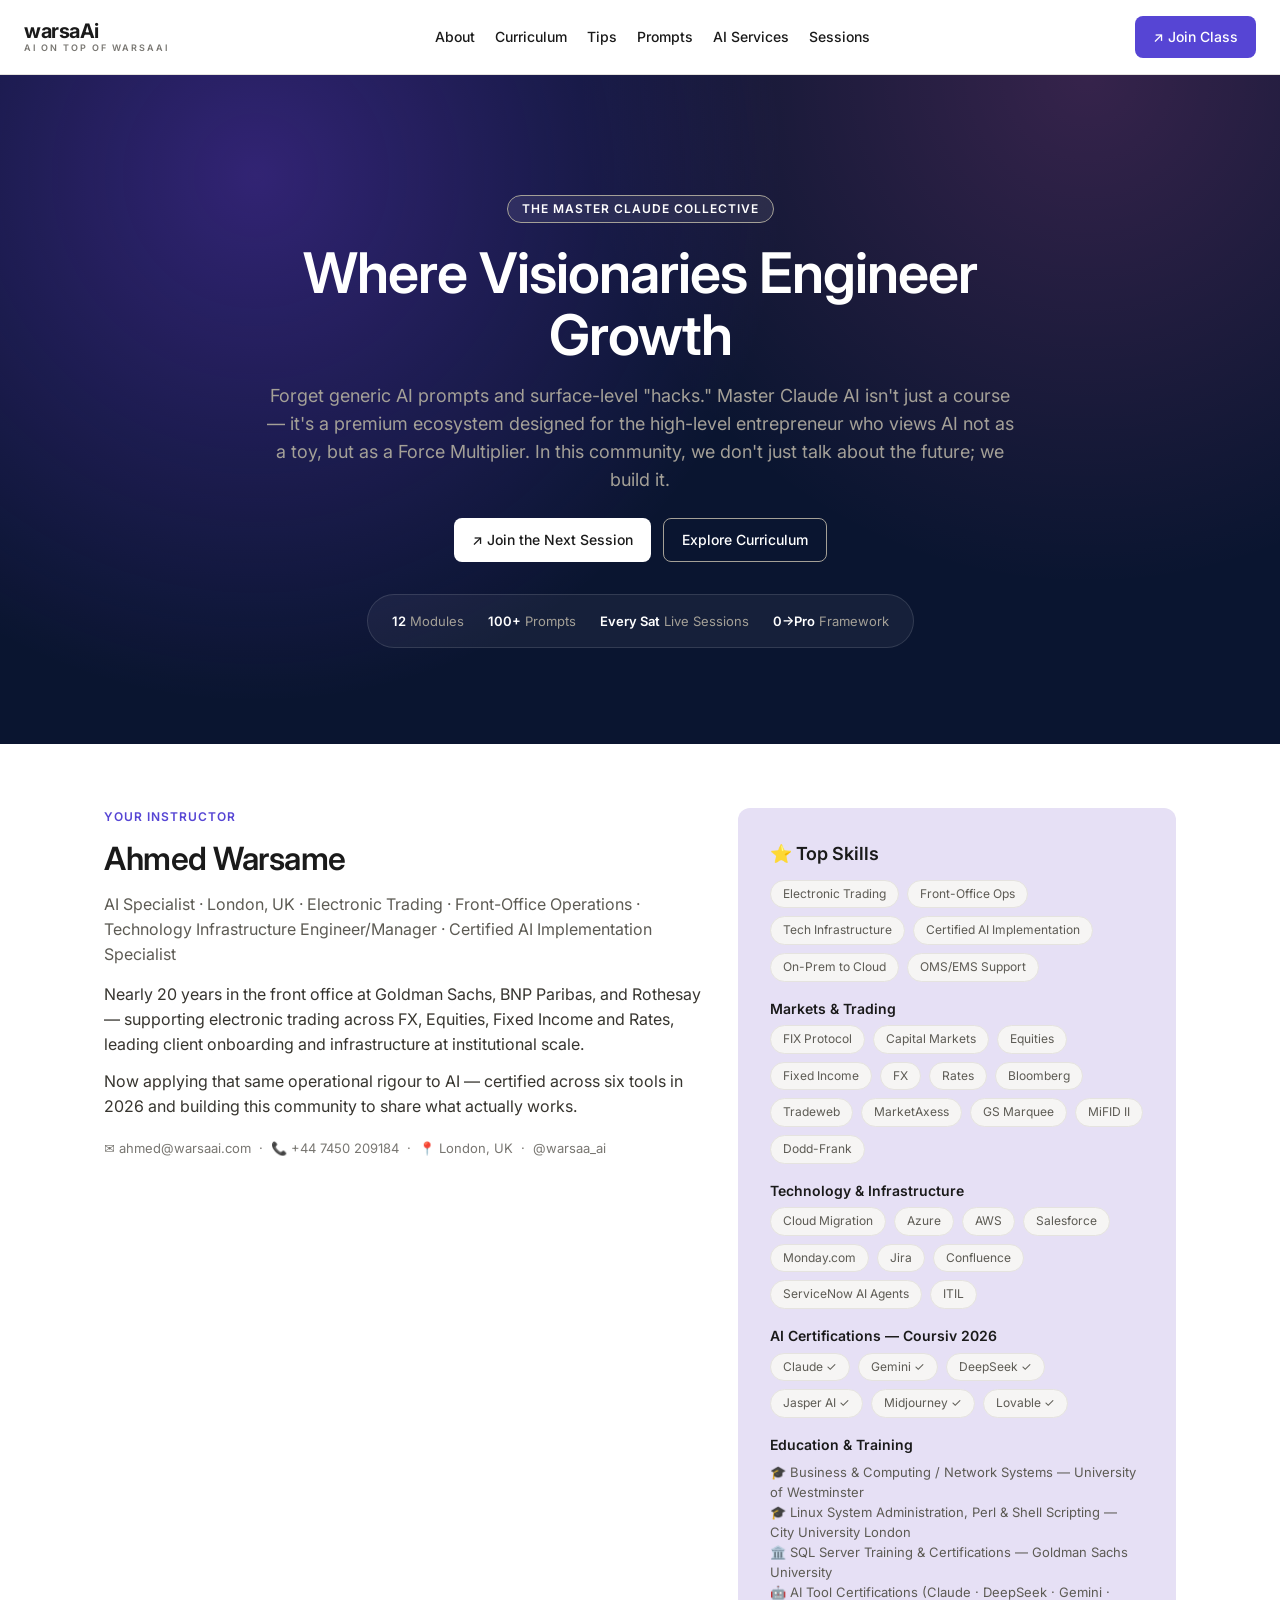
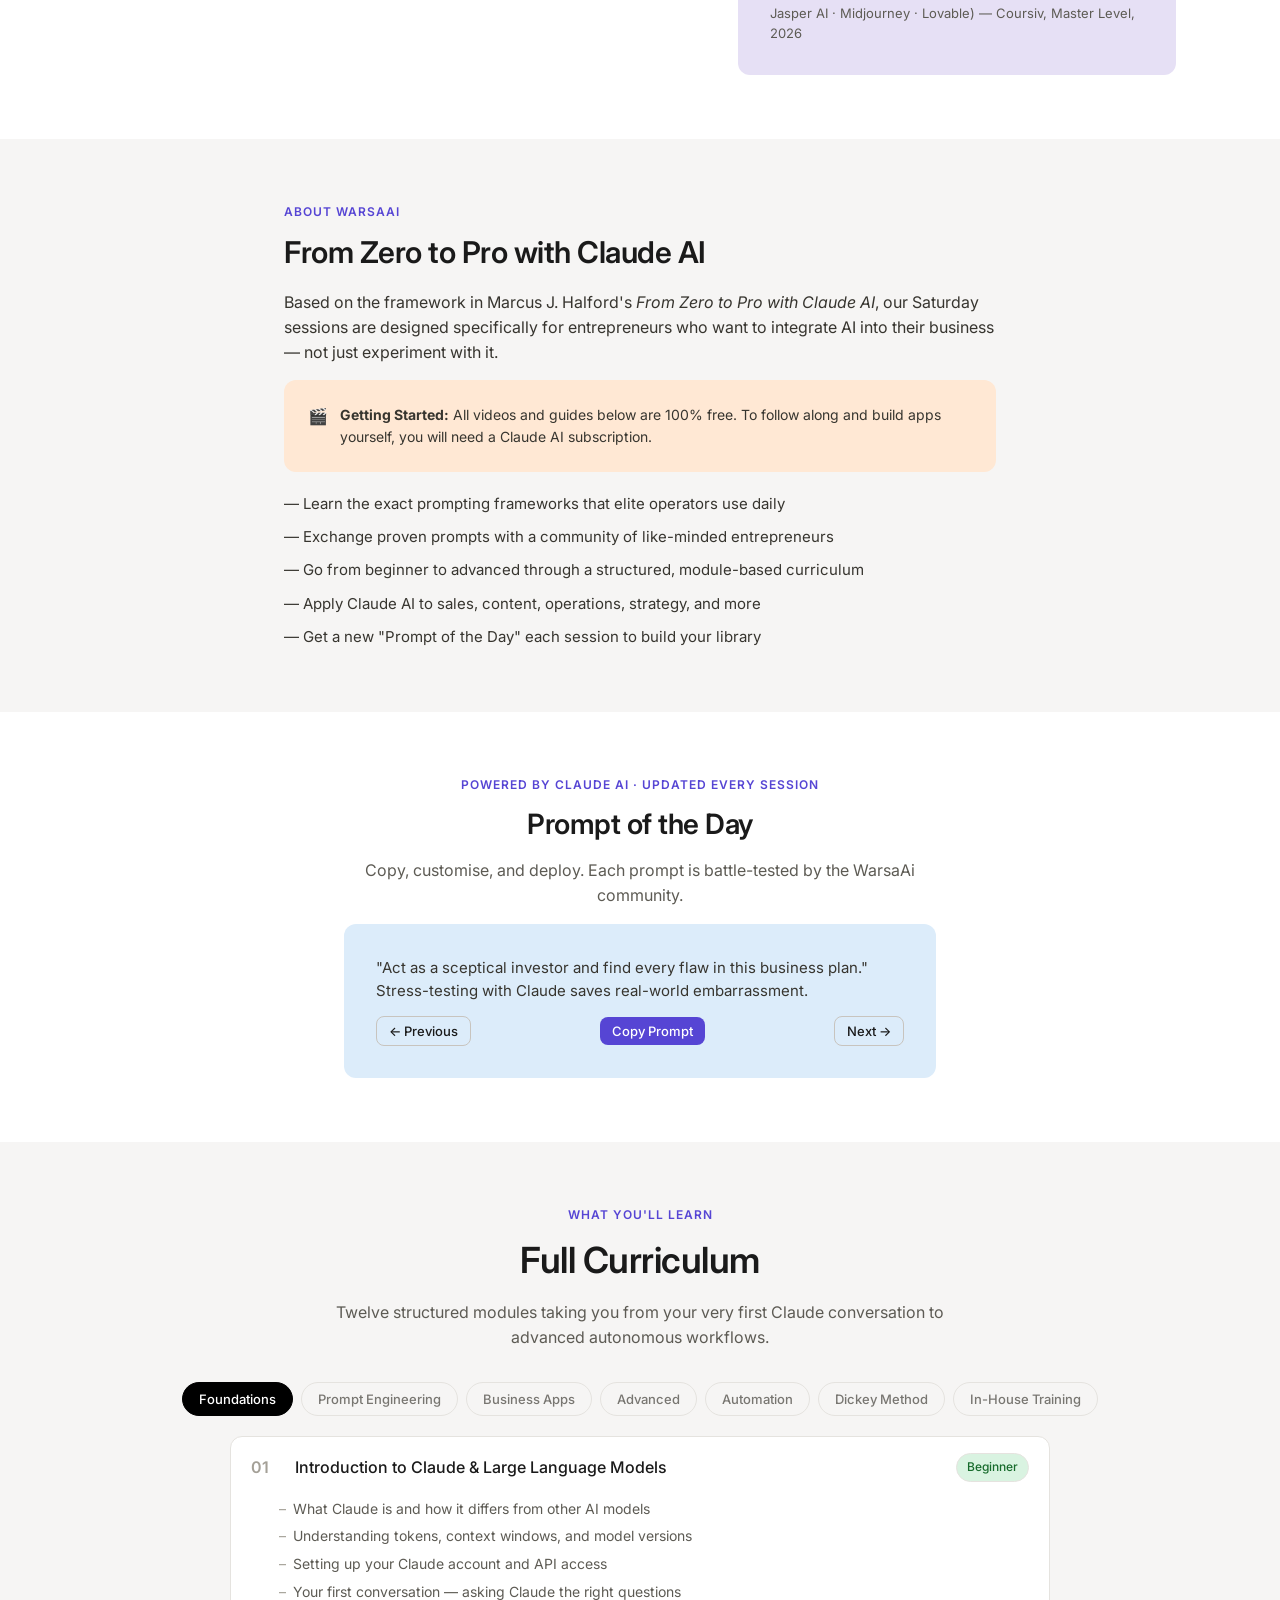
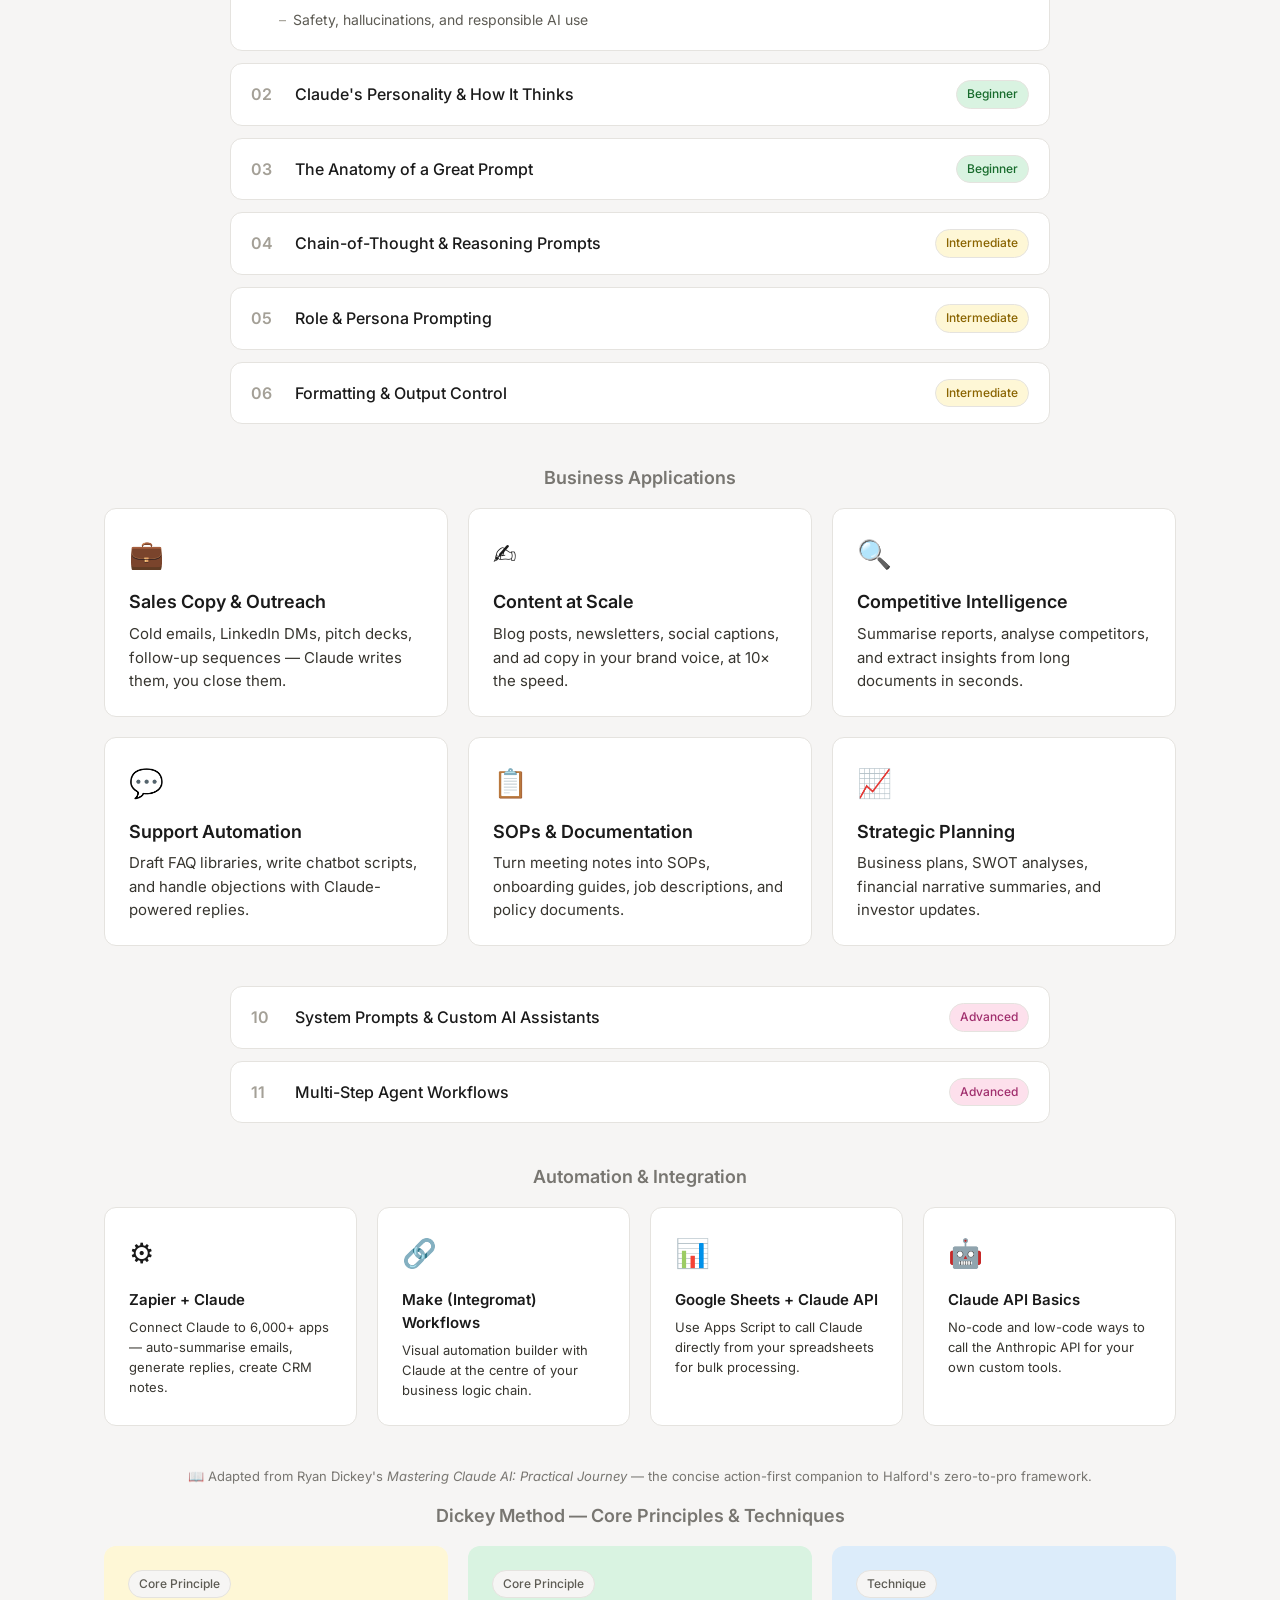
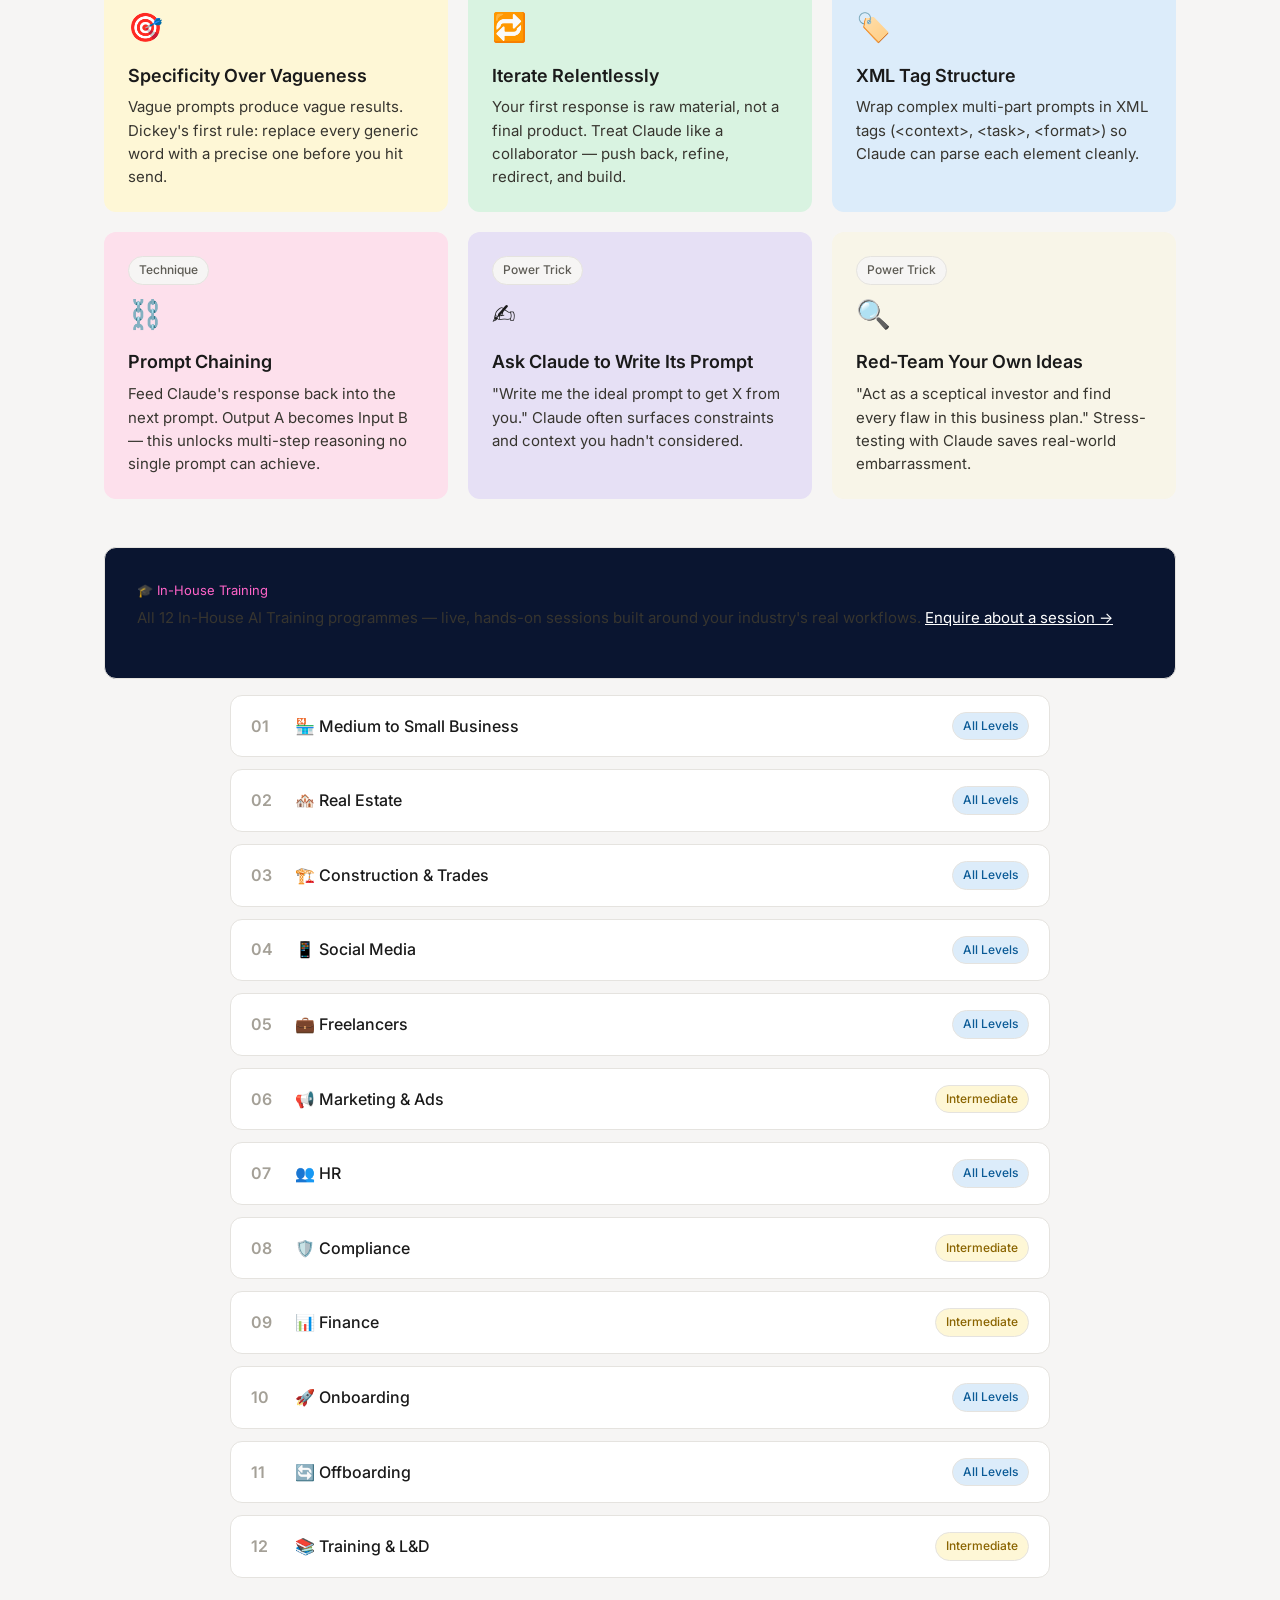
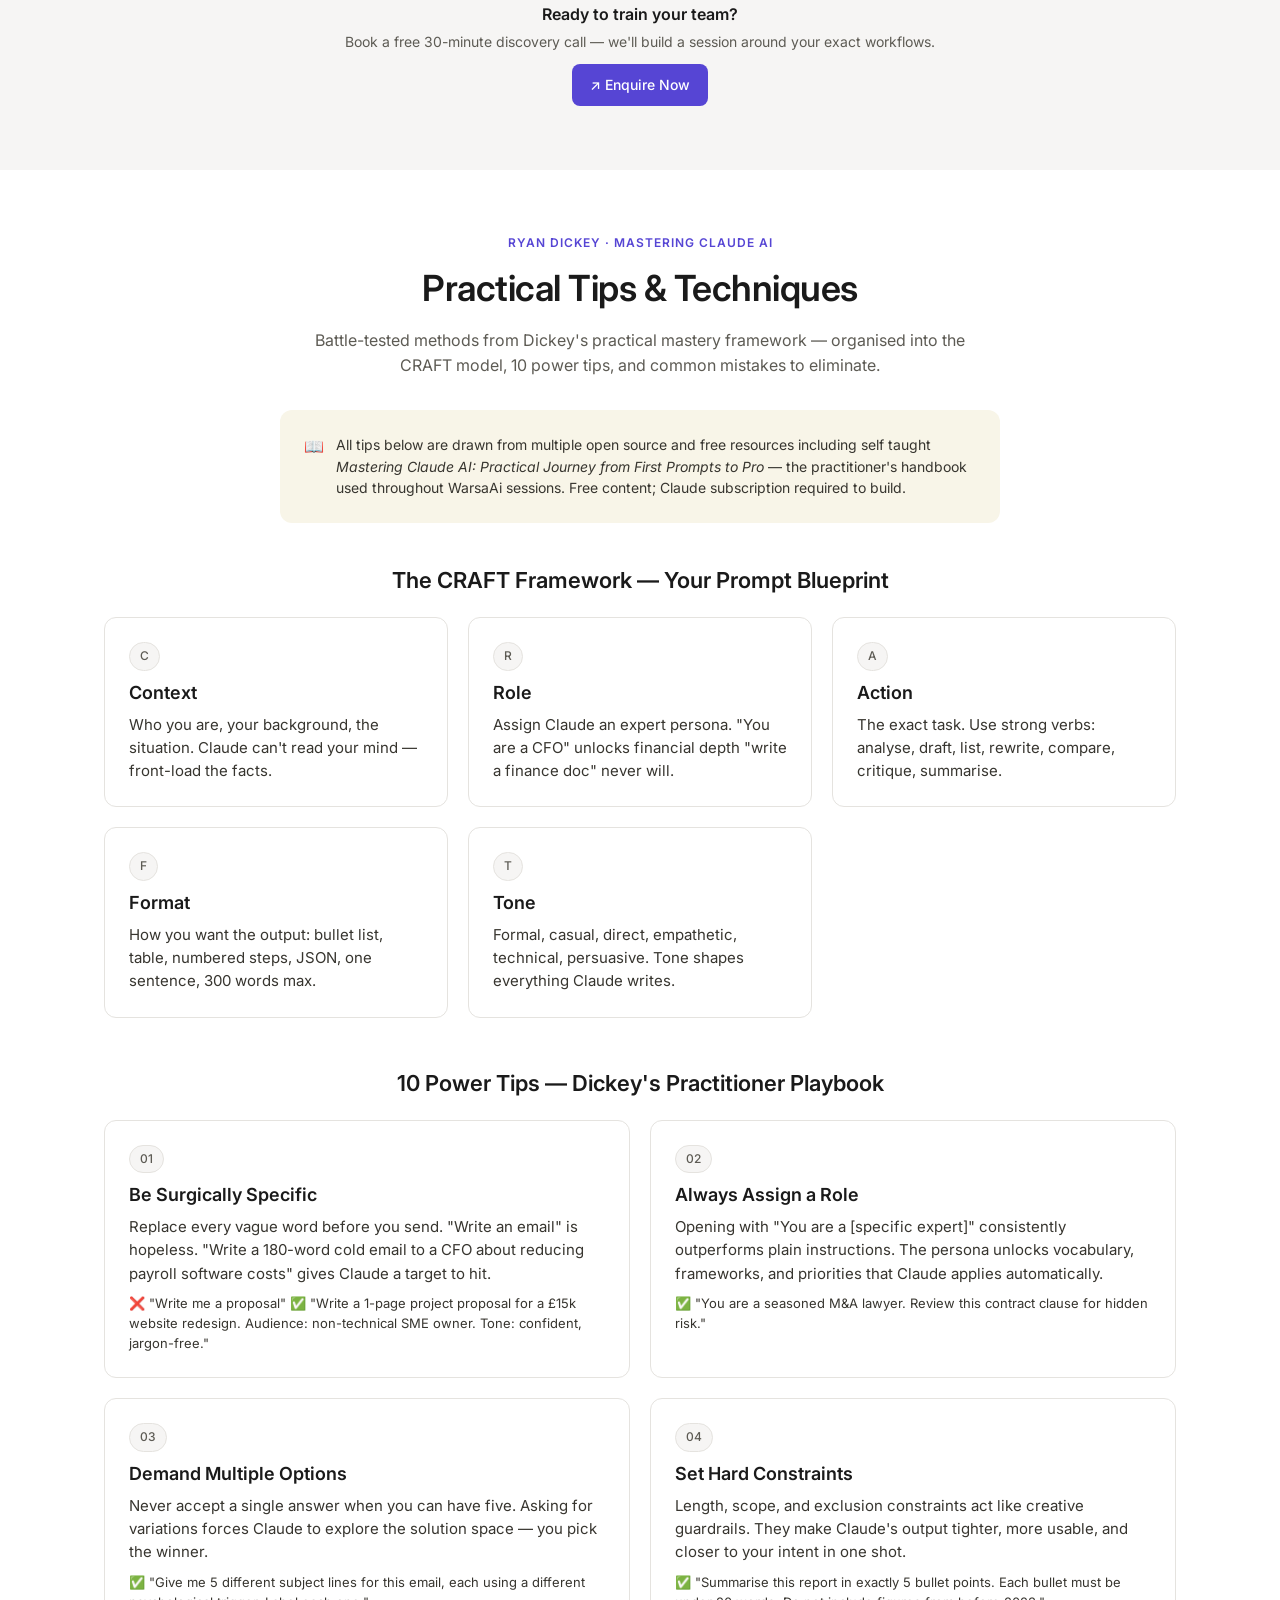
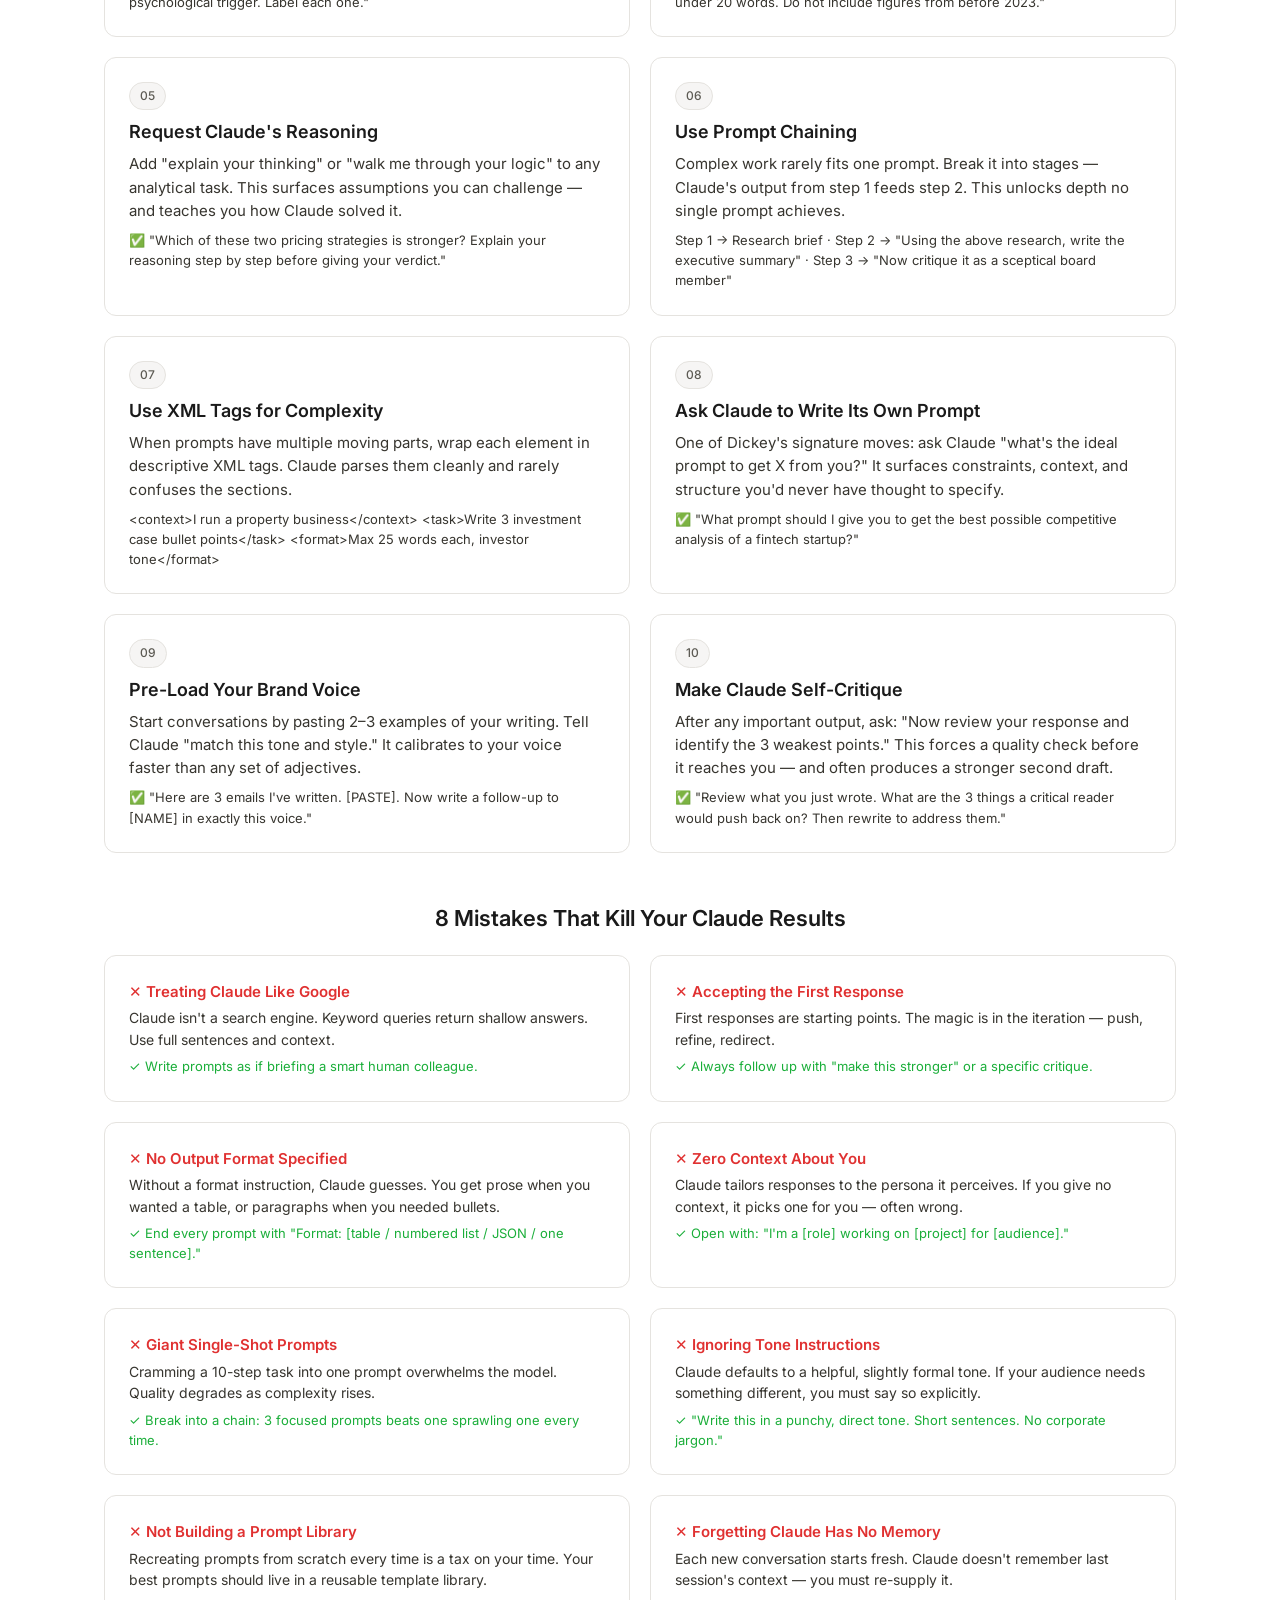
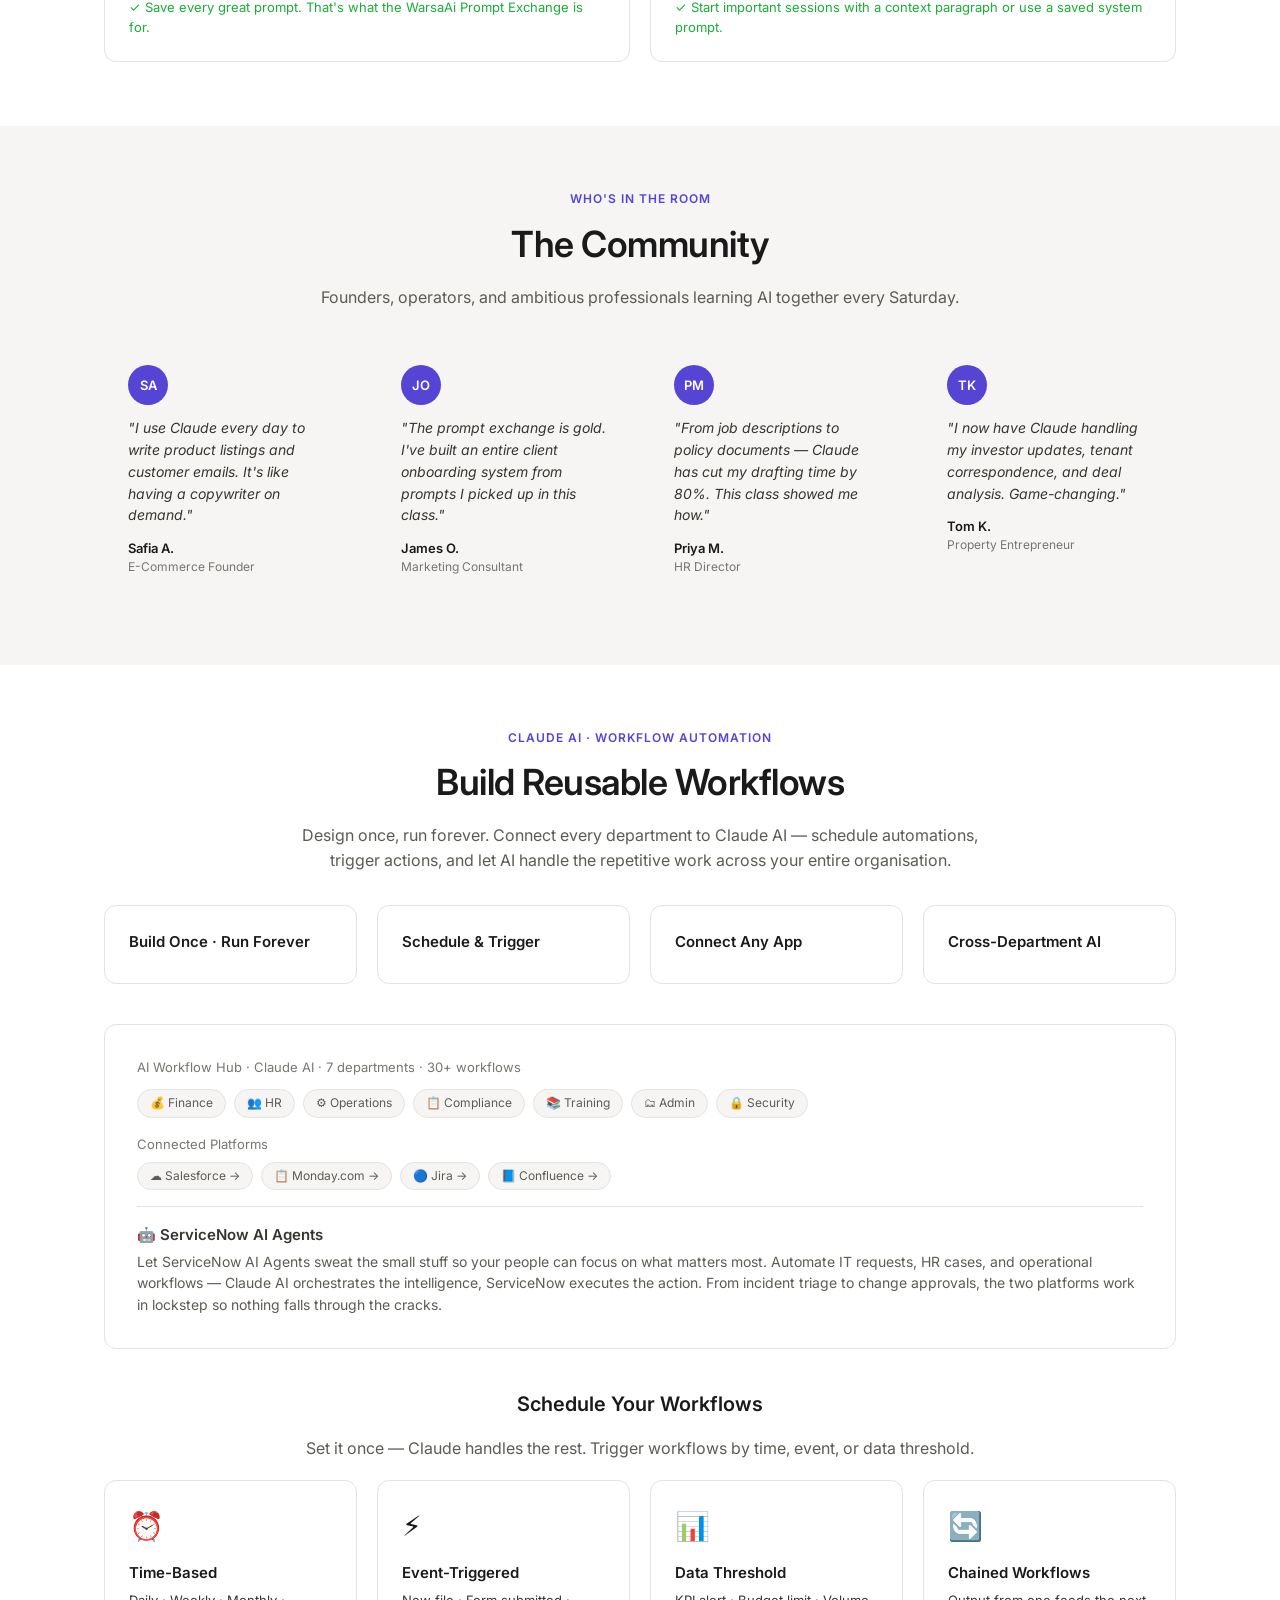
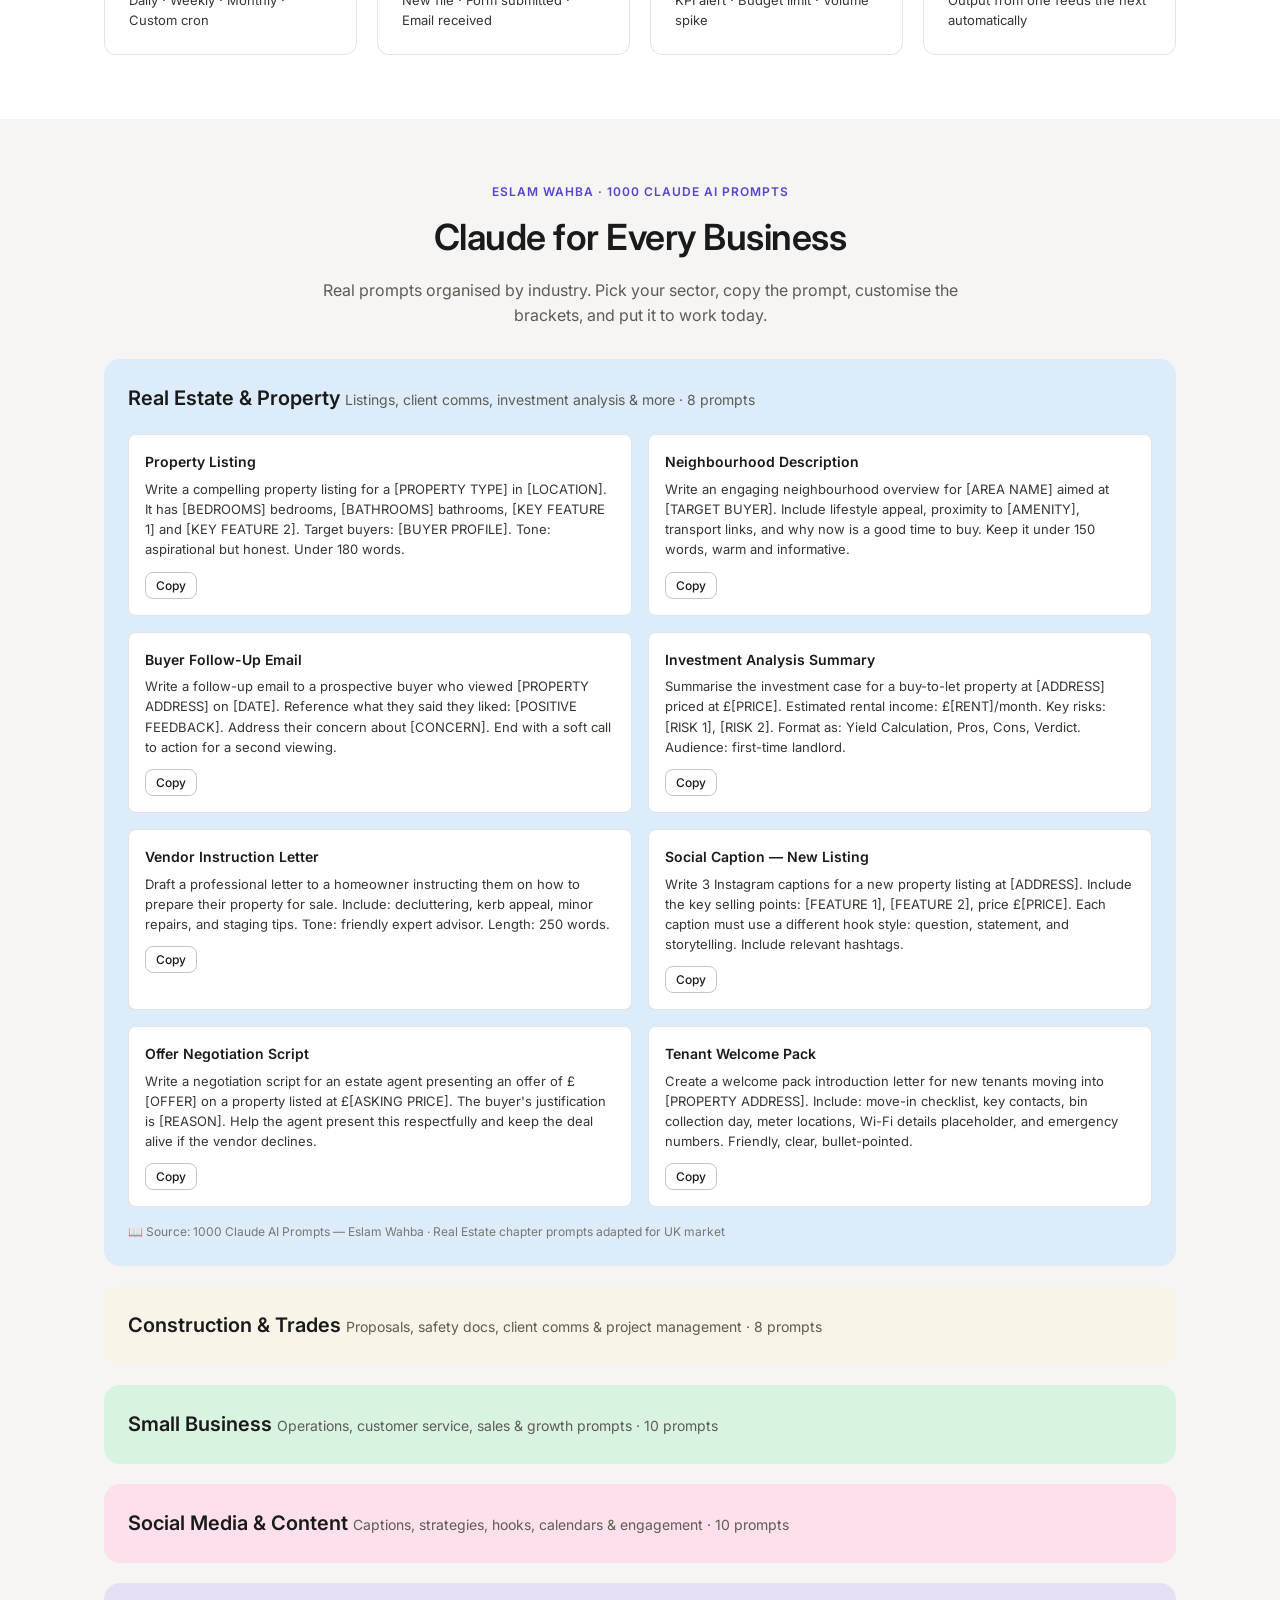
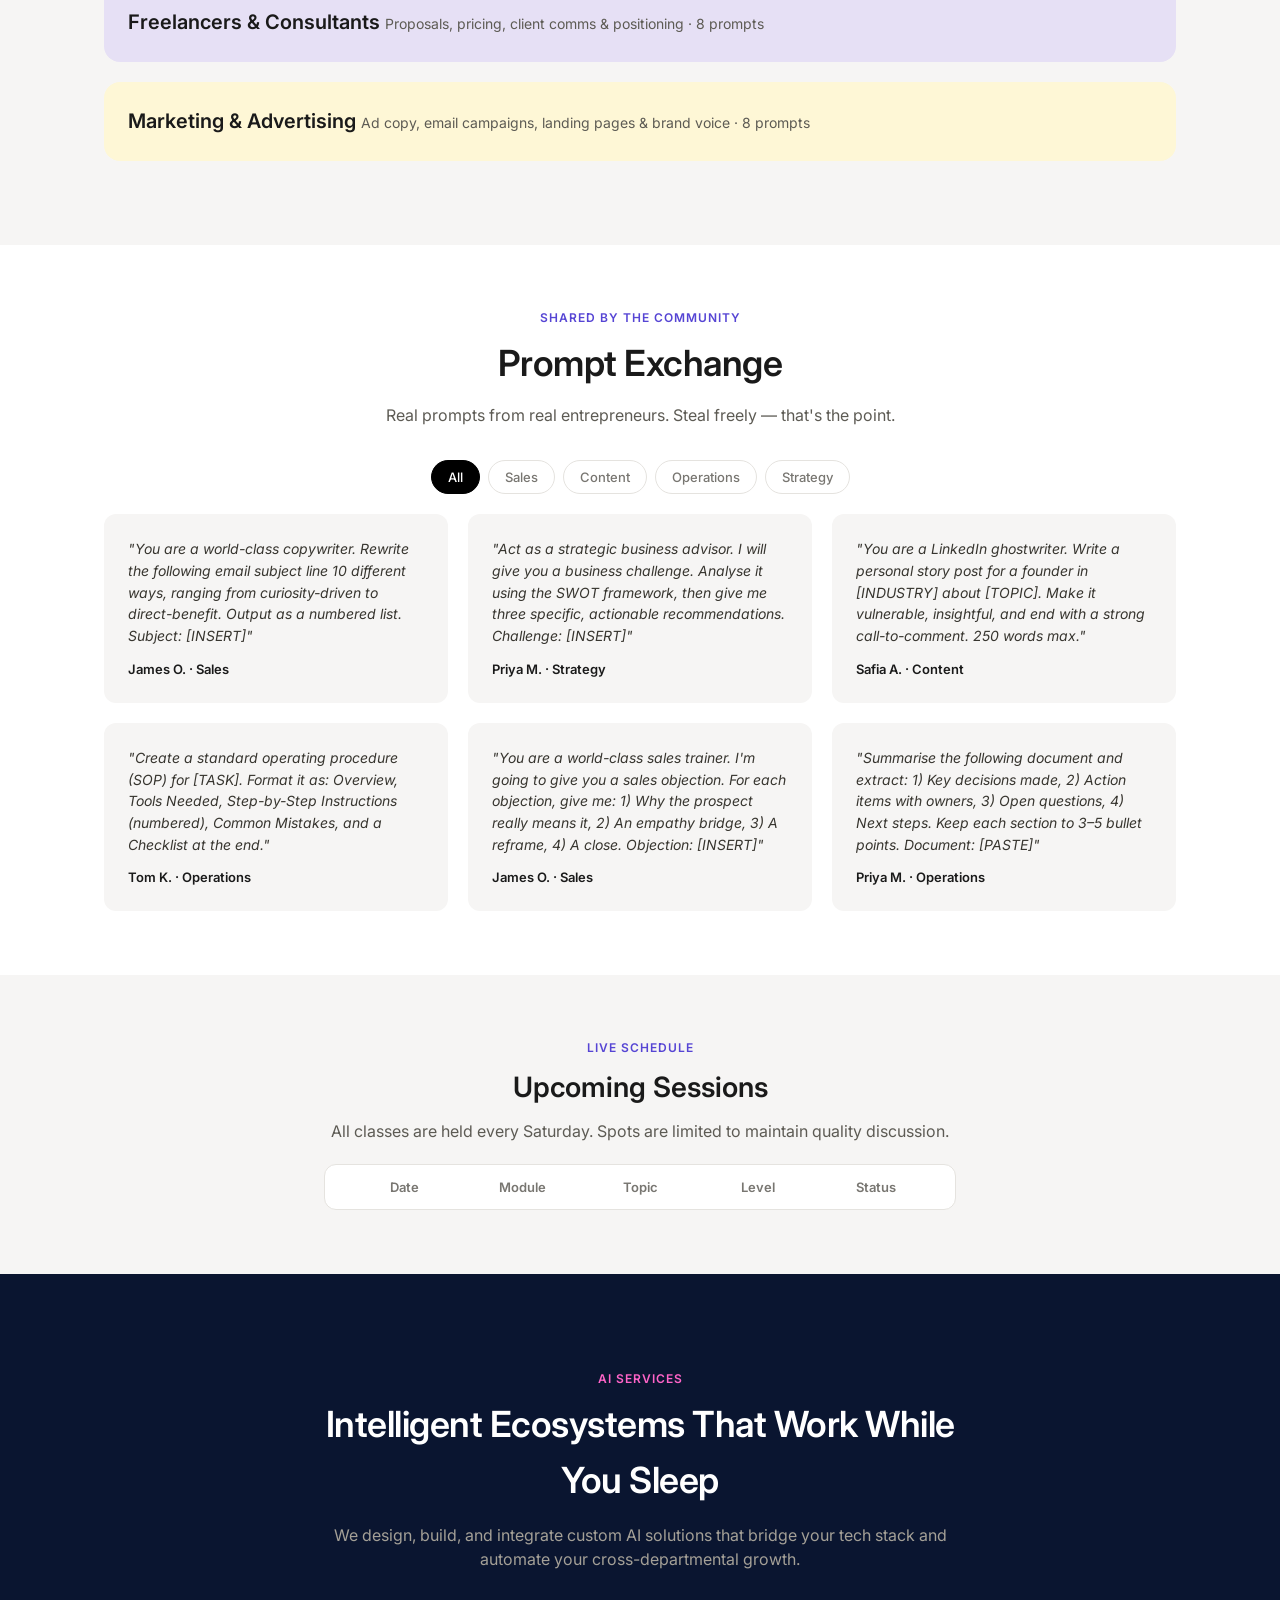
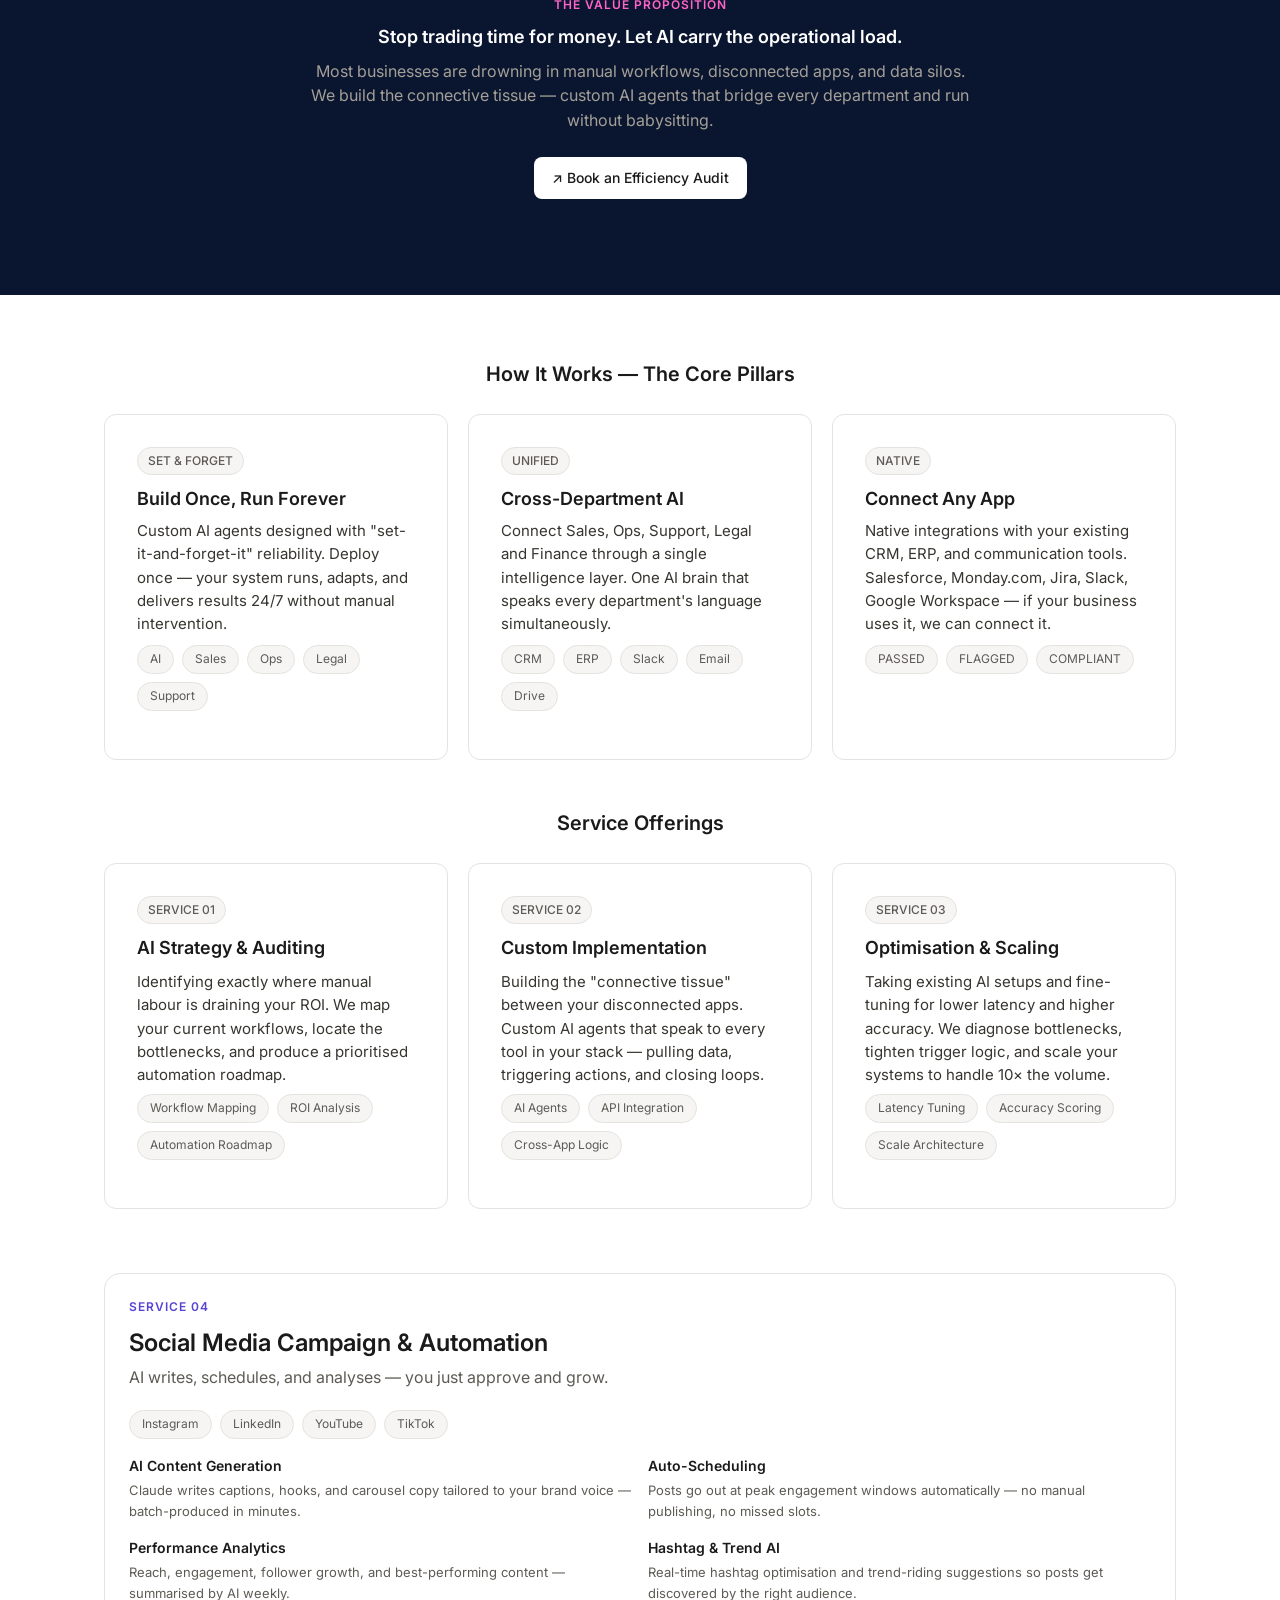
==== docs/index.html @ 32153e33 "Redesign test.warsaai.com against Notion DESIGN.md Full content-preserving redesign via the warsaai-" ====
<!DOCTYPE html>
<html lang="en">
<head>
<meta charset="UTF-8">
<meta name="viewport" content="width=device-width, initial-scale=1.0, viewport-fit=cover">
<link rel="preconnect" href="https://fonts.googleapis.com">
<link rel="preconnect" href="https://fonts.gstatic.com" crossorigin>
<link href="https://fonts.googleapis.com/css2?family=Inter:wght@400;500;600;700&display=swap" rel="stylesheet">
<title>WarsaAi — AI for Entrepreneurs (Notion redesign)</title>
<meta name="description" content="WarsaAi — live in-house AI training and custom automation services for entrepreneurs, small businesses, real estate, construction, HR, finance and more.">
<link rel="stylesheet" href="styles.css">
</head>
<body>

<nav class="nav">
  <div class="logo-lockup">
    <span class="l1">warsaAi</span>
    <span class="l2">AI on top of WarsaAi</span>
  </div>
  <div class="nav-links">
    <a href="#about">About</a>
    <a href="#curriculum">Curriculum</a>
    <a href="#tips">Tips</a>
    <a href="#usecases">Prompts</a>
    <a href="#aiservices">AI Services</a>
    <a href="#sessions">Sessions</a>
  </div>
  <div class="nav-right">
    <a href="#register" class="btn btn-primary">↗ Join Class</a>
  </div>
</nav>

<!-- HOME -->
<section id="home" class="hero">
  <div class="hero-inner">
    <span class="eyebrow-pill">The Master Claude Collective</span>
    <h1>Where Visionaries Engineer Growth</h1>
    <p class="subtitle">Forget generic AI prompts and surface-level "hacks." Master Claude AI isn't just a course — it's a premium ecosystem designed for the high-level entrepreneur who views AI not as a toy, but as a Force Multiplier. In this community, we don't just talk about the future; we build it.</p>
    <div class="hero-actions">
      <a href="#register" class="btn btn-on-dark">↗ Join the Next Session</a>
      <a href="#curriculum" class="btn btn-secondary-on-dark">Explore Curriculum</a>
    </div>
    <div class="stat-strip">
      <span><strong>12</strong> Modules</span>
      <span><strong>100+</strong> Prompts</span>
      <span><strong>Every Sat</strong> Live Sessions</span>
      <span><strong>0→Pro</strong> Framework</span>
    </div>
  </div>
</section>

<!-- MEET -->
<section id="meet" class="section">
  <div class="container grid grid-asym">
    <div>
      <div class="kicker">Your Instructor</div>
      <h2 style="font-size:32px;letter-spacing:-0.5px;margin-bottom:8px;">Ahmed Warsame</h2>
      <p style="color:var(--slate);margin-bottom:16px;">AI Specialist · London, UK · Electronic Trading · Front-Office Operations · Technology Infrastructure Engineer/Manager · Certified AI Implementation Specialist</p>
      <p style="color:var(--charcoal);margin-bottom:12px;">Nearly 20 years in the front office at Goldman Sachs, BNP Paribas, and Rothesay — supporting electronic trading across FX, Equities, Fixed Income and Rates, leading client onboarding and infrastructure at institutional scale.</p>
      <p style="color:var(--charcoal);margin-bottom:20px;">Now applying that same operational rigour to AI — certified across six tools in 2026 and building this community to share what actually works.</p>
      <p style="font-size:13px;color:var(--steel);">✉️ ahmed@warsaai.com &nbsp;·&nbsp; 📞 +44 7450 209184 &nbsp;·&nbsp; 📍 London, UK &nbsp;·&nbsp; @warsaa_ai</p>
    </div>
    <div class="card card-feature tint-lavender">
      <h3 style="margin-bottom:12px;">⭐ Top Skills</h3>
      <div class="chip-row">
        <span class="chip">Electronic Trading</span><span class="chip">Front-Office Ops</span>
        <span class="chip">Tech Infrastructure</span><span class="chip">Certified AI Implementation</span>
        <span class="chip">On-Prem to Cloud</span><span class="chip">OMS/EMS Support</span>
      </div>
      <h4 style="font-size:14px;margin:16px 0 6px;">Markets & Trading</h4>
      <div class="chip-row">
        <span class="chip">FIX Protocol</span><span class="chip">Capital Markets</span><span class="chip">Equities</span>
        <span class="chip">Fixed Income</span><span class="chip">FX</span><span class="chip">Rates</span>
        <span class="chip">Bloomberg</span><span class="chip">Tradeweb</span><span class="chip">MarketAxess</span>
        <span class="chip">GS Marquee</span><span class="chip">MiFID II</span><span class="chip">Dodd-Frank</span>
      </div>
      <h4 style="font-size:14px;margin:16px 0 6px;">Technology & Infrastructure</h4>
      <div class="chip-row">
        <span class="chip">Cloud Migration</span><span class="chip">Azure</span><span class="chip">AWS</span>
        <span class="chip">Salesforce</span><span class="chip">Monday.com</span><span class="chip">Jira</span>
        <span class="chip">Confluence</span><span class="chip">ServiceNow AI Agents</span><span class="chip">ITIL</span>
      </div>
      <h4 style="font-size:14px;margin:16px 0 6px;">AI Certifications — Coursiv 2026</h4>
      <div class="chip-row">
        <span class="chip">Claude ✓</span><span class="chip">Gemini ✓</span><span class="chip">DeepSeek ✓</span>
        <span class="chip">Jasper AI ✓</span><span class="chip">Midjourney ✓</span><span class="chip">Lovable ✓</span>
      </div>
      <h4 style="font-size:14px;margin:16px 0 6px;">Education & Training</h4>
      <p style="font-size:13px;color:var(--slate);">🎓 Business & Computing / Network Systems — University of Westminster<br>
      🎓 Linux System Administration, Perl & Shell Scripting — City University London<br>
      🏛️ SQL Server Training & Certifications — Goldman Sachs University<br>
      🤖 AI Tool Certifications (Claude · DeepSeek · Gemini · Jasper AI · Midjourney · Lovable) — Coursiv, Master Level, 2026</p>
    </div>
  </div>
</section>

<!-- ABOUT -->
<section id="about" class="section section-surface">
  <div class="container" style="max-width:760px;">
    <div class="kicker">About WarsaAi</div>
    <h2 style="font-size:30px;letter-spacing:-0.5px;margin-bottom:14px;">From Zero to Pro with Claude AI</h2>
    <p style="color:var(--charcoal);margin-bottom:16px;">Based on the framework in Marcus J. Halford's <em>From Zero to Pro with Claude AI</em>, our Saturday sessions are designed specifically for entrepreneurs who want to integrate AI into their business — not just experiment with it.</p>
    <div class="card tint-peach" style="margin-bottom:20px;display:flex;gap:12px;align-items:flex-start;">
      <span>🎬</span>
      <p style="font-size:14px;"><strong>Getting Started:</strong> All videos and guides below are 100% free. To follow along and build apps yourself, you will need a Claude AI subscription.</p>
    </div>
    <ul style="display:flex;flex-direction:column;gap:10px;font-size:15px;color:var(--charcoal);">
      <li>— Learn the exact prompting frameworks that elite operators use daily</li>
      <li>— Exchange proven prompts with a community of like-minded entrepreneurs</li>
      <li>— Go from beginner to advanced through a structured, module-based curriculum</li>
      <li>— Apply Claude AI to sales, content, operations, strategy, and more</li>
      <li>— Get a new "Prompt of the Day" each session to build your library</li>
    </ul>
  </div>
</section>

<!-- PROMPT OF THE DAY -->
<section id="prompt" class="section">
  <div class="container" style="max-width:640px;">
    <div class="section-head" style="margin-bottom:16px;">
      <div class="kicker">Powered by Claude AI · Updated Every Session</div>
      <h2 style="font-size:28px;">Prompt of the Day</h2>
      <p>Copy, customise, and deploy. Each prompt is battle-tested by the WarsaAi community.</p>
    </div>
    <div class="card card-feature tint-sky" id="potd-card">
      <p id="potd-text" style="font-size:15px;color:var(--charcoal);margin-bottom:14px;">"Act as a sceptical investor and find every flaw in this business plan." Stress-testing with Claude saves real-world embarrassment.</p>
      <div style="display:flex;justify-content:space-between;align-items:center;">
        <button class="btn btn-sm btn-secondary" onclick="potdShift(-1)">← Previous</button>
        <button class="btn btn-sm btn-primary copy-btn" data-copy="Act as a sceptical investor and find every flaw in this business plan.">Copy Prompt</button>
        <button class="btn btn-sm btn-secondary" onclick="potdShift(1)">Next →</button>
      </div>
    </div>
  </div>
</section>

<!-- CURRICULUM -->
<section id="curriculum" class="section section-surface">
  <div class="container">
    <div class="section-head">
      <div class="kicker">What You'll Learn</div>
      <h2>Full Curriculum</h2>
      <p>Twelve structured modules taking you from your very first Claude conversation to advanced autonomous workflows.</p>
    </div>
    <div class="tab-row">
      <span class="pill-tab active">Foundations</span><span class="pill-tab">Prompt Engineering</span>
      <span class="pill-tab">Business Apps</span><span class="pill-tab">Advanced</span>
      <span class="pill-tab">Automation</span><span class="pill-tab">Dickey Method</span>
      <span class="pill-tab">In-House Training</span>
    </div>

    <div class="module-list">
      <details class="module" open><summary><span class="num">01</span><span class="title">Introduction to Claude &amp; Large Language Models</span><span class="pill-tag level-beginner">Beginner</span></summary>
        <ul><li>What Claude is and how it differs from other AI models</li><li>Understanding tokens, context windows, and model versions</li><li>Setting up your Claude account and API access</li><li>Your first conversation — asking Claude the right questions</li><li>Safety, hallucinations, and responsible AI use</li></ul></details>
      <details class="module"><summary><span class="num">02</span><span class="title">Claude's Personality &amp; How It Thinks</span><span class="pill-tag level-beginner">Beginner</span></summary>
        <ul><li>Constitutional AI — Claude's values and guardrails explained</li><li>How Claude interprets ambiguity and fills in gaps</li><li>The role of tone, context, and persona in Claude's outputs</li><li>When Claude says "no" — and how to rephrase effectively</li></ul></details>
      <details class="module"><summary><span class="num">03</span><span class="title">The Anatomy of a Great Prompt</span><span class="pill-tag level-beginner">Beginner</span></summary>
        <ul><li>Role, task, context, format — the four building blocks</li><li>Why vague prompts produce vague results</li><li>Specificity drills — comparing weak vs. strong prompts</li><li>Giving Claude examples (few-shot prompting)</li></ul></details>
      <details class="module"><summary><span class="num">04</span><span class="title">Chain-of-Thought &amp; Reasoning Prompts</span><span class="pill-tag level-intermediate">Intermediate</span></summary>
        <ul><li>Asking Claude to "think step by step" and why it works</li><li>Decomposing complex problems into sequential tasks</li><li>Self-critique loops — making Claude check its own work</li><li>Tree-of-thought prompting for strategic decisions</li></ul></details>
      <details class="module"><summary><span class="num">05</span><span class="title">Role &amp; Persona Prompting</span><span class="pill-tag level-intermediate">Intermediate</span></summary>
        <ul><li>Assigning expert roles to unlock domain-specific depth</li><li>Creating custom AI advisors for your business</li><li>Maintaining persona consistency across long conversations</li><li>Red-team personas for stress-testing your strategy</li></ul></details>
      <details class="module"><summary><span class="num">06</span><span class="title">Formatting &amp; Output Control</span><span class="pill-tag level-intermediate">Intermediate</span></summary>
        <ul><li>Structuring outputs as tables, JSON, Markdown, or plain prose</li><li>Length control and response density</li><li>Asking Claude to produce templates you can reuse</li><li>Exporting and integrating Claude outputs into your workflow</li></ul></details>
    </div>

    <h3 style="text-align:center;font-size:18px;margin:40px 0 16px;color:var(--steel);">Business Applications</h3>
    <div class="grid grid-3" style="margin-bottom:40px;">
      <div class="card"><span class="card-icon">💼</span><h3>Sales Copy &amp; Outreach</h3><p>Cold emails, LinkedIn DMs, pitch decks, follow-up sequences — Claude writes them, you close them.</p></div>
      <div class="card"><span class="card-icon">✍️</span><h3>Content at Scale</h3><p>Blog posts, newsletters, social captions, and ad copy in your brand voice, at 10× the speed.</p></div>
      <div class="card"><span class="card-icon">🔍</span><h3>Competitive Intelligence</h3><p>Summarise reports, analyse competitors, and extract insights from long documents in seconds.</p></div>
      <div class="card"><span class="card-icon">💬</span><h3>Support Automation</h3><p>Draft FAQ libraries, write chatbot scripts, and handle objections with Claude-powered replies.</p></div>
      <div class="card"><span class="card-icon">📋</span><h3>SOPs &amp; Documentation</h3><p>Turn meeting notes into SOPs, onboarding guides, job descriptions, and policy documents.</p></div>
      <div class="card"><span class="card-icon">📈</span><h3>Strategic Planning</h3><p>Business plans, SWOT analyses, financial narrative summaries, and investor updates.</p></div>
    </div>

    <div class="module-list">
      <details class="module"><summary><span class="num">10</span><span class="title">System Prompts &amp; Custom AI Assistants</span><span class="pill-tag level-advanced">Advanced</span></summary>
        <ul><li>Writing system prompts that shape Claude's entire behaviour</li><li>Building your own branded AI assistant using the API</li><li>Injecting live data into prompts with retrieval patterns</li><li>Memory techniques — summarise and re-inject conversation history</li></ul></details>
      <details class="module"><summary><span class="num">11</span><span class="title">Multi-Step Agent Workflows</span><span class="pill-tag level-advanced">Advanced</span></summary>
        <ul><li>Agentic Claude — giving it tools and letting it plan</li><li>Tool use: web search, code execution, file reading</li><li>Orchestrating multiple Claude calls in sequence</li><li>Error handling and fallback strategies in agentic chains</li></ul></details>
    </div>

    <h3 style="text-align:center;font-size:18px;margin:40px 0 16px;color:var(--steel);">Automation &amp; Integration</h3>
    <div class="grid grid-4" style="margin-bottom:40px;">
      <div class="card"><span class="card-icon">⚙️</span><h3 style="font-size:15px;">Zapier + Claude</h3><p style="font-size:13px;">Connect Claude to 6,000+ apps — auto-summarise emails, generate replies, create CRM notes.</p></div>
      <div class="card"><span class="card-icon">🔗</span><h3 style="font-size:15px;">Make (Integromat) Workflows</h3><p style="font-size:13px;">Visual automation builder with Claude at the centre of your business logic chain.</p></div>
      <div class="card"><span class="card-icon">📊</span><h3 style="font-size:15px;">Google Sheets + Claude API</h3><p style="font-size:13px;">Use Apps Script to call Claude directly from your spreadsheets for bulk processing.</p></div>
      <div class="card"><span class="card-icon">🤖</span><h3 style="font-size:15px;">Claude API Basics</h3><p style="font-size:13px;">No-code and low-code ways to call the Anthropic API for your own custom tools.</p></div>
    </div>

    <p style="text-align:center;font-size:13px;color:var(--steel);margin-bottom:16px;">📖 Adapted from Ryan Dickey's <em>Mastering Claude AI: Practical Journey</em> — the concise action-first companion to Halford's zero-to-pro framework.</p>
    <h3 style="text-align:center;font-size:18px;margin-bottom:16px;color:var(--steel);">Dickey Method — Core Principles &amp; Techniques</h3>
    <div class="grid grid-3" style="margin-bottom:48px;">
      <div class="card tint-yellow"><div class="pill-tag" style="margin-bottom:8px;">Core Principle</div><span class="card-icon">🎯</span><h3>Specificity Over Vagueness</h3><p>Vague prompts produce vague results. Dickey's first rule: replace every generic word with a precise one before you hit send.</p></div>
      <div class="card tint-mint"><div class="pill-tag" style="margin-bottom:8px;">Core Principle</div><span class="card-icon">🔁</span><h3>Iterate Relentlessly</h3><p>Your first response is raw material, not a final product. Treat Claude like a collaborator — push back, refine, redirect, and build.</p></div>
      <div class="card tint-sky"><div class="pill-tag" style="margin-bottom:8px;">Technique</div><span class="card-icon">🏷️</span><h3>XML Tag Structure</h3><p>Wrap complex multi-part prompts in XML tags (&lt;context&gt;, &lt;task&gt;, &lt;format&gt;) so Claude can parse each element cleanly.</p></div>
      <div class="card tint-rose"><div class="pill-tag" style="margin-bottom:8px;">Technique</div><span class="card-icon">⛓️</span><h3>Prompt Chaining</h3><p>Feed Claude's response back into the next prompt. Output A becomes Input B — this unlocks multi-step reasoning no single prompt can achieve.</p></div>
      <div class="card tint-lavender"><div class="pill-tag" style="margin-bottom:8px;">Power Trick</div><span class="card-icon">✍️</span><h3>Ask Claude to Write Its Prompt</h3><p>"Write me the ideal prompt to get X from you." Claude often surfaces constraints and context you hadn't considered.</p></div>
      <div class="card tint-cream"><div class="pill-tag" style="margin-bottom:8px;">Power Trick</div><span class="card-icon">🔍</span><h3>Red-Team Your Own Ideas</h3><p>"Act as a sceptical investor and find every flaw in this business plan." Stress-testing with Claude saves real-world embarrassment.</p></div>
    </div>

    <div class="card card-feature" style="background:var(--brand-navy);color:var(--on-dark);margin-bottom:16px;">
      <p style="font-size:13px;color:var(--brand-pink);margin-bottom:6px;">🎓 In-House Training</p>
      <p style="margin-bottom:16px;">All 12 In-House AI Training programmes — live, hands-on sessions built around your industry's real workflows. <a href="#aiservices" style="color:var(--on-dark);text-decoration:underline;">Enquire about a session →</a></p>
    </div>
    <div class="module-list">
      <details class="module"><summary><span class="num">01</span><span class="title">🏪 Medium to Small Business</span><span class="pill-tag level-all">All Levels</span></summary>
        <ul><li>AI-powered customer reply and complaint handling</li><li>Quote, proposal and contract generation in minutes</li><li>Bookkeeping summary and cash-flow narration</li><li>Marketing copy — social posts, ads, newsletters</li><li>Competitor and pricing research using AI</li><li>Save 15+ hours per week on manual admin tasks</li></ul></details>
      <details class="module"><summary><span class="num">02</span><span class="title">🏘️ Real Estate</span><span class="pill-tag level-all">All Levels</span></summary>
        <ul><li>AI listing descriptions that convert — tailored per property</li><li>Market comp research and valuation narratives in minutes</li><li>Client communication drafts — follow-ups, offers, updates</li><li>Lead qualification and CRM automation workflows</li><li>Investment analysis and deal memo generation</li><li>Investor pitch decks and property report narration</li></ul></details>
      <details class="module"><summary><span class="num">03</span><span class="title">🏗️ Construction &amp; Trades</span><span class="pill-tag level-all">All Levels</span></summary>
        <ul><li>AI-assisted bid writing and cost estimation</li><li>RFP and subcontractor scope of work summaries</li><li>Safety checklist and compliance draft generation</li><li>Project update reports and client progress summaries</li><li>Supplier communication and purchase order automation</li><li>Punch list and snagging documentation in one click</li></ul></details>
      <details class="module"><summary><span class="num">04</span><span class="title">📱 Social Media</span><span class="pill-tag level-all">All Levels</span></summary>
        <ul><li>30-day content calendars — posts, captions, hashtags</li><li>DM and comment automation with context-aware AI replies</li><li>Viral hook and headline generation across platforms</li><li>Short-form video scripts for Reels, TikTok and Shorts</li><li>Brand voice training — teaching AI to sound like you</li><li>Trend research and competitor content analysis</li></ul></details>
      <details class="module"><summary><span class="num">05</span><span class="title">💼 Freelancers</span><span class="pill-tag level-all">All Levels</span></summary>
        <ul><li>Cold outreach emails that actually get replies</li><li>Tiered service package builder — Starter, Growth, Premium</li><li>Client onboarding automation and welcome pack generation</li><li>Project scoping and deliverable definition prompts</li><li>Invoice chasing and payment reminder sequences</li><li>Portfolio case study and testimonial writing</li></ul></details>
      <details class="module"><summary><span class="num">06</span><span class="title">📢 Marketing &amp; Ads</span><span class="pill-tag level-intermediate">Intermediate</span></summary>
        <ul><li>Meta, Google and LinkedIn ad copy — headlines, body, CTA</li><li>A/B creative testing framework and performance analysis</li><li>Landing page copy optimisation with AI</li><li>Campaign brief and creative direction documents</li><li>ROI reporting — turning numbers into clear narratives</li><li>Retargeting sequence and abandoned cart copy</li></ul></details>
      <details class="module"><summary><span class="num">07</span><span class="title">👥 HR</span><span class="pill-tag level-all">All Levels</span></summary>
        <ul><li>Job description generation — inclusive, compelling, precise</li><li>CV screening and candidate shortlisting with AI</li><li>Interview question banks and scoring rubrics per role</li><li>Employee survey analysis and sentiment summaries</li><li>Performance review frameworks and feedback drafts</li><li>HR policy drafting and employee handbook generation</li></ul></details>
      <details class="module"><summary><span class="num">08</span><span class="title">🛡️ Compliance</span><span class="pill-tag level-intermediate">Intermediate</span></summary>
        <ul><li>Policy and procedure drafting tailored to your sector</li><li>Regulatory change summaries — plain English, actionable</li><li>Risk assessment and control matrix generation</li><li>Audit checklist creation and evidence mapping</li><li>Incident report narration and root cause analysis</li><li>GDPR, ISO and sector-specific compliance document drafts</li></ul></details>
      <details class="module"><summary><span class="num">09</span><span class="title">📊 Finance</span><span class="pill-tag level-intermediate">Intermediate</span></summary>
        <ul><li>Financial report narration — turning data into insight</li><li>Variance and trend analysis explanations for non-finance teams</li><li>Board pack and executive summary generation</li><li>Budget commentary and forecast narrative drafts</li><li>Cash flow monitoring summaries and alert descriptions</li><li>Investor update and management accounts narration</li></ul></details>
      <details class="module"><summary><span class="num">10</span><span class="title">🚀 Onboarding</span><span class="pill-tag level-all">All Levels</span></summary>
        <ul><li>New hire welcome pack generation — personalised per role</li><li>First-week schedule and induction agenda creation</li><li>Role-specific guide and process documentation</li><li>30/60/90-day onboarding plan per department</li><li>Manager checklist and buddy programme guides</li><li>Automated welcome email sequence for new starters</li></ul></details>
      <details class="module"><summary><span class="num">11</span><span class="title">🔄 Offboarding</span><span class="pill-tag level-all">All Levels</span></summary>
        <ul><li>Handover document generation — structured, complete, fast</li><li>Exit interview analysis and insight summaries</li><li>Knowledge transfer pack creation per role</li><li>Process documentation from outgoing staff notes</li><li>Leaver checklist and system access revocation guide</li><li>Alumni communication and reference letter drafts</li></ul></details>
      <details class="module"><summary><span class="num">12</span><span class="title">📚 Training &amp; L&amp;D</span><span class="pill-tag level-intermediate">Intermediate</span></summary>
        <ul><li>Course and module content drafting at scale</li><li>Quiz bank and assessment generation per learning objective</li><li>Personalised learning path creation for different roles</li><li>Facilitator guide and trainer notes generation</li><li>Post-training evaluation and feedback form design</li><li>Skills gap analysis and training needs assessment</li></ul></details>
    </div>
    <div style="text-align:center;margin-top:24px;">
      <p style="font-weight:600;margin-bottom:4px;">Ready to train your team?</p>
      <p style="color:var(--slate);font-size:14px;margin-bottom:12px;">Book a free 30-minute discovery call — we'll build a session around your exact workflows.</p>
      <a href="#register" class="btn btn-primary">↗ Enquire Now</a>
    </div>
  </div>
</section>

<!-- TIPS -->
<section id="tips" class="section">
  <div class="container">
    <div class="section-head">
      <div class="kicker">Ryan Dickey · Mastering Claude AI</div>
      <h2>Practical Tips &amp; Techniques</h2>
      <p>Battle-tested methods from Dickey's practical mastery framework — organised into the CRAFT model, 10 power tips, and common mistakes to eliminate.</p>
    </div>
    <div class="card tint-cream" style="max-width:720px;margin:0 auto 40px;display:flex;gap:12px;">
      <span>📖</span>
      <p style="font-size:14px;">All tips below are drawn from multiple open source and free resources including self taught <em>Mastering Claude AI: Practical Journey from First Prompts to Pro</em> — the practitioner's handbook used throughout WarsaAi sessions. Free content; Claude subscription required to build.</p>
    </div>

    <h3 style="text-align:center;font-size:22px;margin-bottom:20px;">The CRAFT Framework — Your Prompt Blueprint</h3>
    <div class="grid grid-3" style="margin-bottom:48px;">
      <div class="card"><div class="pill-tag" style="margin-bottom:8px;">C</div><h3>Context</h3><p>Who you are, your background, the situation. Claude can't read your mind — front-load the facts.</p></div>
      <div class="card"><div class="pill-tag" style="margin-bottom:8px;">R</div><h3>Role</h3><p>Assign Claude an expert persona. "You are a CFO" unlocks financial depth "write a finance doc" never will.</p></div>
      <div class="card"><div class="pill-tag" style="margin-bottom:8px;">A</div><h3>Action</h3><p>The exact task. Use strong verbs: analyse, draft, list, rewrite, compare, critique, summarise.</p></div>
      <div class="card"><div class="pill-tag" style="margin-bottom:8px;">F</div><h3>Format</h3><p>How you want the output: bullet list, table, numbered steps, JSON, one sentence, 300 words max.</p></div>
      <div class="card"><div class="pill-tag" style="margin-bottom:8px;">T</div><h3>Tone</h3><p>Formal, casual, direct, empathetic, technical, persuasive. Tone shapes everything Claude writes.</p></div>
    </div>

    <h3 style="text-align:center;font-size:22px;margin-bottom:20px;">10 Power Tips — Dickey's Practitioner Playbook</h3>
    <div class="grid grid-2" style="margin-bottom:48px;">
      <div class="card"><div class="pill-tag" style="margin-bottom:8px;">01</div><h3>Be Surgically Specific</h3><p>Replace every vague word before you send. "Write an email" is hopeless. "Write a 180-word cold email to a CFO about reducing payroll software costs" gives Claude a target to hit.</p><p style="margin-top:8px;font-size:13px;">❌ "Write me a proposal" ✅ "Write a 1-page project proposal for a £15k website redesign. Audience: non-technical SME owner. Tone: confident, jargon-free."</p></div>
      <div class="card"><div class="pill-tag" style="margin-bottom:8px;">02</div><h3>Always Assign a Role</h3><p>Opening with "You are a [specific expert]" consistently outperforms plain instructions. The persona unlocks vocabulary, frameworks, and priorities that Claude applies automatically.</p><p style="margin-top:8px;font-size:13px;">✅ "You are a seasoned M&amp;A lawyer. Review this contract clause for hidden risk."</p></div>
      <div class="card"><div class="pill-tag" style="margin-bottom:8px;">03</div><h3>Demand Multiple Options</h3><p>Never accept a single answer when you can have five. Asking for variations forces Claude to explore the solution space — you pick the winner.</p><p style="margin-top:8px;font-size:13px;">✅ "Give me 5 different subject lines for this email, each using a different psychological trigger. Label each one."</p></div>
      <div class="card"><div class="pill-tag" style="margin-bottom:8px;">04</div><h3>Set Hard Constraints</h3><p>Length, scope, and exclusion constraints act like creative guardrails. They make Claude's output tighter, more usable, and closer to your intent in one shot.</p><p style="margin-top:8px;font-size:13px;">✅ "Summarise this report in exactly 5 bullet points. Each bullet must be under 20 words. Do not include figures from before 2023."</p></div>
      <div class="card"><div class="pill-tag" style="margin-bottom:8px;">05</div><h3>Request Claude's Reasoning</h3><p>Add "explain your thinking" or "walk me through your logic" to any analytical task. This surfaces assumptions you can challenge — and teaches you how Claude solved it.</p><p style="margin-top:8px;font-size:13px;">✅ "Which of these two pricing strategies is stronger? Explain your reasoning step by step before giving your verdict."</p></div>
      <div class="card"><div class="pill-tag" style="margin-bottom:8px;">06</div><h3>Use Prompt Chaining</h3><p>Complex work rarely fits one prompt. Break it into stages — Claude's output from step 1 feeds step 2. This unlocks depth no single prompt achieves.</p><p style="margin-top:8px;font-size:13px;">Step 1 → Research brief · Step 2 → "Using the above research, write the executive summary" · Step 3 → "Now critique it as a sceptical board member"</p></div>
      <div class="card"><div class="pill-tag" style="margin-bottom:8px;">07</div><h3>Use XML Tags for Complexity</h3><p>When prompts have multiple moving parts, wrap each element in descriptive XML tags. Claude parses them cleanly and rarely confuses the sections.</p><p style="margin-top:8px;font-size:13px;">&lt;context&gt;I run a property business&lt;/context&gt; &lt;task&gt;Write 3 investment case bullet points&lt;/task&gt; &lt;format&gt;Max 25 words each, investor tone&lt;/format&gt;</p></div>
      <div class="card"><div class="pill-tag" style="margin-bottom:8px;">08</div><h3>Ask Claude to Write Its Own Prompt</h3><p>One of Dickey's signature moves: ask Claude "what's the ideal prompt to get X from you?" It surfaces constraints, context, and structure you'd never have thought to specify.</p><p style="margin-top:8px;font-size:13px;">✅ "What prompt should I give you to get the best possible competitive analysis of a fintech startup?"</p></div>
      <div class="card"><div class="pill-tag" style="margin-bottom:8px;">09</div><h3>Pre-Load Your Brand Voice</h3><p>Start conversations by pasting 2–3 examples of your writing. Tell Claude "match this tone and style." It calibrates to your voice faster than any set of adjectives.</p><p style="margin-top:8px;font-size:13px;">✅ "Here are 3 emails I've written. [PASTE]. Now write a follow-up to [NAME] in exactly this voice."</p></div>
      <div class="card"><div class="pill-tag" style="margin-bottom:8px;">10</div><h3>Make Claude Self-Critique</h3><p>After any important output, ask: "Now review your response and identify the 3 weakest points." This forces a quality check before it reaches you — and often produces a stronger second draft.</p><p style="margin-top:8px;font-size:13px;">✅ "Review what you just wrote. What are the 3 things a critical reader would push back on? Then rewrite to address them."</p></div>
    </div>

    <h3 style="text-align:center;font-size:22px;margin-bottom:20px;">8 Mistakes That Kill Your Claude Results</h3>
    <div class="grid grid-2">
      <div class="card"><p style="color:var(--error);font-weight:600;margin-bottom:4px;">✕ Treating Claude Like Google</p><p style="font-size:14px;margin-bottom:6px;">Claude isn't a search engine. Keyword queries return shallow answers. Use full sentences and context.</p><p style="font-size:13px;color:var(--success);">✓ Write prompts as if briefing a smart human colleague.</p></div>
      <div class="card"><p style="color:var(--error);font-weight:600;margin-bottom:4px;">✕ Accepting the First Response</p><p style="font-size:14px;margin-bottom:6px;">First responses are starting points. The magic is in the iteration — push, refine, redirect.</p><p style="font-size:13px;color:var(--success);">✓ Always follow up with "make this stronger" or a specific critique.</p></div>
      <div class="card"><p style="color:var(--error);font-weight:600;margin-bottom:4px;">✕ No Output Format Specified</p><p style="font-size:14px;margin-bottom:6px;">Without a format instruction, Claude guesses. You get prose when you wanted a table, or paragraphs when you needed bullets.</p><p style="font-size:13px;color:var(--success);">✓ End every prompt with "Format: [table / numbered list / JSON / one sentence]."</p></div>
      <div class="card"><p style="color:var(--error);font-weight:600;margin-bottom:4px;">✕ Zero Context About You</p><p style="font-size:14px;margin-bottom:6px;">Claude tailors responses to the persona it perceives. If you give no context, it picks one for you — often wrong.</p><p style="font-size:13px;color:var(--success);">✓ Open with: "I'm a [role] working on [project] for [audience]."</p></div>
      <div class="card"><p style="color:var(--error);font-weight:600;margin-bottom:4px;">✕ Giant Single-Shot Prompts</p><p style="font-size:14px;margin-bottom:6px;">Cramming a 10-step task into one prompt overwhelms the model. Quality degrades as complexity rises.</p><p style="font-size:13px;color:var(--success);">✓ Break into a chain: 3 focused prompts beats one sprawling one every time.</p></div>
      <div class="card"><p style="color:var(--error);font-weight:600;margin-bottom:4px;">✕ Ignoring Tone Instructions</p><p style="font-size:14px;margin-bottom:6px;">Claude defaults to a helpful, slightly formal tone. If your audience needs something different, you must say so explicitly.</p><p style="font-size:13px;color:var(--success);">✓ "Write this in a punchy, direct tone. Short sentences. No corporate jargon."</p></div>
      <div class="card"><p style="color:var(--error);font-weight:600;margin-bottom:4px;">✕ Not Building a Prompt Library</p><p style="font-size:14px;margin-bottom:6px;">Recreating prompts from scratch every time is a tax on your time. Your best prompts should live in a reusable template library.</p><p style="font-size:13px;color:var(--success);">✓ Save every great prompt. That's what the WarsaAi Prompt Exchange is for.</p></div>
      <div class="card"><p style="color:var(--error);font-weight:600;margin-bottom:4px;">✕ Forgetting Claude Has No Memory</p><p style="font-size:14px;margin-bottom:6px;">Each new conversation starts fresh. Claude doesn't remember last session's context — you must re-supply it.</p><p style="font-size:13px;color:var(--success);">✓ Start important sessions with a context paragraph or use a saved system prompt.</p></div>
    </div>
  </div>
</section>

<!-- COMMUNITY -->
<section id="community" class="section section-surface">
  <div class="container">
    <div class="section-head">
      <div class="kicker">Who's In the Room</div>
      <h2>The Community</h2>
      <p>Founders, operators, and ambitious professionals learning AI together every Saturday.</p>
    </div>
    <div class="grid grid-4">
      <div class="quote-card"><div class="avatar">SA</div><p>"I use Claude every day to write product listings and customer emails. It's like having a copywriter on demand."</p><div class="who">Safia A.</div><div class="role">E-Commerce Founder</div></div>
      <div class="quote-card"><div class="avatar">JO</div><p>"The prompt exchange is gold. I've built an entire client onboarding system from prompts I picked up in this class."</p><div class="who">James O.</div><div class="role">Marketing Consultant</div></div>
      <div class="quote-card"><div class="avatar">PM</div><p>"From job descriptions to policy documents — Claude has cut my drafting time by 80%. This class showed me how."</p><div class="who">Priya M.</div><div class="role">HR Director</div></div>
      <div class="quote-card"><div class="avatar">TK</div><p>"I now have Claude handling my investor updates, tenant correspondence, and deal analysis. Game-changing."</p><div class="who">Tom K.</div><div class="role">Property Entrepreneur</div></div>
    </div>
  </div>
</section>

<!-- WORKFLOWS -->
<section id="workflows" class="section">
  <div class="container">
    <div class="section-head">
      <div class="kicker">Claude AI · Workflow Automation</div>
      <h2>Build Reusable Workflows</h2>
      <p>Design once, run forever. Connect every department to Claude AI — schedule automations, trigger actions, and let AI handle the repetitive work across your entire organisation.</p>
    </div>
    <div class="grid grid-4" style="margin-bottom:40px;">
      <div class="card"><h3 style="font-size:15px;">Build Once · Run Forever</h3></div>
      <div class="card"><h3 style="font-size:15px;">Schedule &amp; Trigger</h3></div>
      <div class="card"><h3 style="font-size:15px;">Connect Any App</h3></div>
      <div class="card"><h3 style="font-size:15px;">Cross-Department AI</h3></div>
    </div>
    <div class="card card-feature" style="margin-bottom:40px;">
      <p style="font-size:13px;color:var(--steel);margin-bottom:12px;">AI Workflow Hub · Claude AI · 7 departments · 30+ workflows</p>
      <div class="chip-row">
        <span class="chip">💰 Finance</span><span class="chip">👥 HR</span><span class="chip">⚙ Operations</span>
        <span class="chip">📋 Compliance</span><span class="chip">📚 Training</span><span class="chip">🗂 Admin</span><span class="chip">🔒 Security</span>
      </div>
      <p style="font-size:13px;color:var(--steel);margin:16px 0 8px;">Connected Platforms</p>
      <div class="chip-row">
        <span class="chip">☁️ Salesforce →</span><span class="chip">📋 Monday.com →</span><span class="chip">🔵 Jira →</span><span class="chip">📘 Confluence →</span>
      </div>
      <div style="margin-top:16px;padding-top:16px;border-top:1px solid var(--hairline);">
        <p style="font-weight:600;margin-bottom:4px;">🤖 ServiceNow AI Agents</p>
        <p style="font-size:14px;color:var(--slate);">Let ServiceNow AI Agents sweat the small stuff so your people can focus on what matters most. Automate IT requests, HR cases, and operational workflows — Claude AI orchestrates the intelligence, ServiceNow executes the action. From incident triage to change approvals, the two platforms work in lockstep so nothing falls through the cracks.</p>
      </div>
    </div>
    <h3 style="text-align:center;font-size:20px;margin-bottom:16px;">Schedule Your Workflows</h3>
    <p style="text-align:center;color:var(--slate);margin-bottom:20px;">Set it once — Claude handles the rest. Trigger workflows by time, event, or data threshold.</p>
    <div class="grid grid-4">
      <div class="card"><span class="card-icon">⏰</span><h3 style="font-size:15px;">Time-Based</h3><p style="font-size:13px;">Daily · Weekly · Monthly · Custom cron</p></div>
      <div class="card"><span class="card-icon">⚡</span><h3 style="font-size:15px;">Event-Triggered</h3><p style="font-size:13px;">New file · Form submitted · Email received</p></div>
      <div class="card"><span class="card-icon">📊</span><h3 style="font-size:15px;">Data Threshold</h3><p style="font-size:13px;">KPI alert · Budget limit · Volume spike</p></div>
      <div class="card"><span class="card-icon">🔄</span><h3 style="font-size:15px;">Chained Workflows</h3><p style="font-size:13px;">Output from one feeds the next automatically</p></div>
    </div>
  </div>
</section>

<!-- USECASES: prompt library by industry -->
<section id="usecases" class="section section-surface">
  <div class="container">
    <div class="section-head">
      <div class="kicker">Eslam Wahba · 1000 Claude AI Prompts</div>
      <h2>Claude for Every Business</h2>
      <p>Real prompts organised by industry. Pick your sector, copy the prompt, customise the brackets, and put it to work today.</p>
    </div>

    <details class="industry-block tint-sky" open>
      <summary>Real Estate &amp; Property <span class="industry-sub">Listings, client comms, investment analysis &amp; more · 8 prompts</span></summary>
      <div class="prompt-grid">
        <div class="prompt-card"><h4>Property Listing</h4><p>Write a compelling property listing for a [PROPERTY TYPE] in [LOCATION]. It has [BEDROOMS] bedrooms, [BATHROOMS] bathrooms, [KEY FEATURE 1] and [KEY FEATURE 2]. Target buyers: [BUYER PROFILE]. Tone: aspirational but honest. Under 180 words.</p><button class="btn btn-sm btn-secondary copy-btn" data-copy="Write a compelling property listing for a [PROPERTY TYPE] in [LOCATION]. It has [BEDROOMS] bedrooms, [BATHROOMS] bathrooms, [KEY FEATURE 1] and [KEY FEATURE 2]. Target buyers: [BUYER PROFILE]. Tone: aspirational but honest. Under 180 words.">Copy</button></div>
        <div class="prompt-card"><h4>Neighbourhood Description</h4><p>Write an engaging neighbourhood overview for [AREA NAME] aimed at [TARGET BUYER]. Include lifestyle appeal, proximity to [AMENITY], transport links, and why now is a good time to buy. Keep it under 150 words, warm and informative.</p><button class="btn btn-sm btn-secondary copy-btn" data-copy="Write an engaging neighbourhood overview for [AREA NAME] aimed at [TARGET BUYER]. Include lifestyle appeal, proximity to [AMENITY], transport links, and why now is a good time to buy. Keep it under 150 words, warm and informative.">Copy</button></div>
        <div class="prompt-card"><h4>Buyer Follow-Up Email</h4><p>Write a follow-up email to a prospective buyer who viewed [PROPERTY ADDRESS] on [DATE]. Reference what they said they liked: [POSITIVE FEEDBACK]. Address their concern about [CONCERN]. End with a soft call to action for a second viewing.</p><button class="btn btn-sm btn-secondary copy-btn" data-copy="Write a follow-up email to a prospective buyer who viewed [PROPERTY ADDRESS] on [DATE]. Reference what they said they liked: [POSITIVE FEEDBACK]. Address their concern about [CONCERN]. End with a soft call to action for a second viewing.">Copy</button></div>
        <div class="prompt-card"><h4>Investment Analysis Summary</h4><p>Summarise the investment case for a buy-to-let property at [ADDRESS] priced at £[PRICE]. Estimated rental income: £[RENT]/month. Key risks: [RISK 1], [RISK 2]. Format as: Yield Calculation, Pros, Cons, Verdict. Audience: first-time landlord.</p><button class="btn btn-sm btn-secondary copy-btn" data-copy="Summarise the investment case for a buy-to-let property at [ADDRESS] priced at £[PRICE]. Estimated rental income: £[RENT]/month. Key risks: [RISK 1], [RISK 2]. Format as: Yield Calculation, Pros, Cons, Verdict. Audience: first-time landlord.">Copy</button></div>
        <div class="prompt-card"><h4>Vendor Instruction Letter</h4><p>Draft a professional letter to a homeowner instructing them on how to prepare their property for sale. Include: decluttering, kerb appeal, minor repairs, and staging tips. Tone: friendly expert advisor. Length: 250 words.</p><button class="btn btn-sm btn-secondary copy-btn" data-copy="Draft a professional letter to a homeowner instructing them on how to prepare their property for sale. Include: decluttering, kerb appeal, minor repairs, and staging tips. Tone: friendly expert advisor. Length: 250 words.">Copy</button></div>
        <div class="prompt-card"><h4>Social Caption — New Listing</h4><p>Write 3 Instagram captions for a new property listing at [ADDRESS]. Include the key selling points: [FEATURE 1], [FEATURE 2], price £[PRICE]. Each caption must use a different hook style: question, statement, and storytelling. Include relevant hashtags.</p><button class="btn btn-sm btn-secondary copy-btn" data-copy="Write 3 Instagram captions for a new property listing at [ADDRESS]. Include the key selling points: [FEATURE 1], [FEATURE 2], price £[PRICE]. Each caption must use a different hook style: question, statement, and storytelling. Include relevant hashtags.">Copy</button></div>
        <div class="prompt-card"><h4>Offer Negotiation Script</h4><p>Write a negotiation script for an estate agent presenting an offer of £[OFFER] on a property listed at £[ASKING PRICE]. The buyer's justification is [REASON]. Help the agent present this respectfully and keep the deal alive if the vendor declines.</p><button class="btn btn-sm btn-secondary copy-btn" data-copy="Write a negotiation script for an estate agent presenting an offer of £[OFFER] on a property listed at £[ASKING PRICE]. The buyer's justification is [REASON]. Help the agent present this respectfully and keep the deal alive if the vendor declines.">Copy</button></div>
        <div class="prompt-card"><h4>Tenant Welcome Pack</h4><p>Create a welcome pack introduction letter for new tenants moving into [PROPERTY ADDRESS]. Include: move-in checklist, key contacts, bin collection day, meter locations, Wi-Fi details placeholder, and emergency numbers. Friendly, clear, bullet-pointed.</p><button class="btn btn-sm btn-secondary copy-btn" data-copy="Create a welcome pack introduction letter for new tenants moving into [PROPERTY ADDRESS]. Include: move-in checklist, key contacts, bin collection day, meter locations, Wi-Fi details placeholder, and emergency numbers. Friendly, clear, bullet-pointed.">Copy</button></div>
      </div>
      <p class="industry-source">📖 Source: 1000 Claude AI Prompts — Eslam Wahba · Real Estate chapter prompts adapted for UK market</p>
    </details>

    <details class="industry-block tint-cream">
      <summary>Construction &amp; Trades <span class="industry-sub">Proposals, safety docs, client comms &amp; project management · 8 prompts</span></summary>
      <div class="prompt-grid">
        <div class="prompt-card"><h4>Project Proposal</h4><p>Write a professional project proposal for a [TYPE OF WORK] at [CLIENT ADDRESS]. Scope: [SCOPE SUMMARY]. Timeline: [X weeks]. Quote: £[AMOUNT]. Include: overview, what's included, what's excluded, payment terms, and a call to action. Client name: [NAME].</p><button class="btn btn-sm btn-secondary copy-btn" data-copy="Write a professional project proposal for a [TYPE OF WORK] at [CLIENT ADDRESS]. Scope: [SCOPE SUMMARY]. Timeline: [X weeks]. Quote: £[AMOUNT]. Include: overview, what's included, what's excluded, payment terms, and a call to action. Client name: [NAME].">Copy</button></div>
        <div class="prompt-card"><h4>Site Safety Briefing</h4><p>Write a daily site safety briefing for a [TYPE OF PROJECT] site. Include: PPE requirements, hazards for today ([HAZARD 1], [HAZARD 2]), emergency procedures, and a reminder of the welfare facilities. Short, clear, suitable for reading aloud at 7am.</p><button class="btn btn-sm btn-secondary copy-btn" data-copy="Write a daily site safety briefing for a [TYPE OF PROJECT] site. Include: PPE requirements, hazards for today ([HAZARD 1], [HAZARD 2]), emergency procedures, and a reminder of the welfare facilities. Short, clear, suitable for reading aloud at 7am.">Copy</button></div>
        <div class="prompt-card"><h4>Delay Notification Letter</h4><p>Draft a professional letter to a client explaining a project delay caused by [REASON]. Original completion date: [DATE]. New estimated date: [DATE]. Include an apology, the cause, what we're doing to recover, and a commitment to keep them updated weekly.</p><button class="btn btn-sm btn-secondary copy-btn" data-copy="Draft a professional letter to a client explaining a project delay caused by [REASON]. Original completion date: [DATE]. New estimated date: [DATE]. Include an apology, the cause, what we're doing to recover, and a commitment to keep them updated weekly.">Copy</button></div>
        <div class="prompt-card"><h4>Subcontractor Brief</h4><p>Write a clear subcontractor work brief for [TRADE] on site at [ADDRESS]. Their scope: [TASK]. Start date: [DATE]. Key contacts: [NAME/ROLE]. Site rules: [RULE 1], [RULE 2]. Deliverables and sign-off process. Professional, no jargon.</p><button class="btn btn-sm btn-secondary copy-btn" data-copy="Write a clear subcontractor work brief for [TRADE] on site at [ADDRESS]. Their scope: [TASK]. Start date: [DATE]. Key contacts: [NAME/ROLE]. Site rules: [RULE 1], [RULE 2]. Deliverables and sign-off process. Professional, no jargon.">Copy</button></div>
        <div class="prompt-card"><h4>Client Progress Update</h4><p>Write a weekly client progress update for [PROJECT NAME]. Completed this week: [TASKS]. In progress: [TASKS]. Issues encountered: [ISSUE] — resolved by [SOLUTION]. Next week's plan: [PLAN]. Reassure the client that the project is on track. Friendly, professional.</p><button class="btn btn-sm btn-secondary copy-btn" data-copy="Write a weekly client progress update for [PROJECT NAME]. Completed this week: [TASKS]. In progress: [TASKS]. Issues encountered: [ISSUE] — resolved by [SOLUTION]. Next week's plan: [PLAN]. Reassure the client that the project is on track. Friendly, professional.">Copy</button></div>
        <div class="prompt-card"><h4>Google Review Response</h4><p>Write a professional reply to a [POSITIVE / NEGATIVE] Google review left by [CUSTOMER NAME] about our [TRADE] services. Their comment: "[REVIEW TEXT]". Thank them, address any concerns raised, and invite them to contact us directly at [PHONE/EMAIL].</p><button class="btn btn-sm btn-secondary copy-btn" data-copy="Write a professional reply to a [POSITIVE / NEGATIVE] Google review left by [CUSTOMER NAME] about our [TRADE] services. Their comment: [REVIEW TEXT]. Thank them, address any concerns raised, and invite them to contact us directly at [PHONE/EMAIL].">Copy</button></div>
        <div class="prompt-card"><h4>Quote Follow-Up</h4><p>Write a follow-up email to a client who received our quote for [JOB TYPE] 5 days ago and hasn't responded. Politely check in, reiterate our key differentiators ([DIFFERENTIATOR 1], [DIFFERENTIATOR 2]), and offer to answer any questions. Keep it under 120 words.</p><button class="btn btn-sm btn-secondary copy-btn" data-copy="Write a follow-up email to a client who received our quote for [JOB TYPE] 5 days ago and hasn't responded. Politely check in, reiterate our key differentiators ([DIFFERENTIATOR 1], [DIFFERENTIATOR 2]), and offer to answer any questions. Keep it under 120 words.">Copy</button></div>
        <div class="prompt-card"><h4>Method Statement</h4><p>Write a basic method statement for [TASK, e.g. flat roof replacement] at [ADDRESS]. Include: sequence of work, plant and equipment needed, hazards and controls, competency requirements, and waste disposal plan. Plain English, structured with numbered steps.</p><button class="btn btn-sm btn-secondary copy-btn" data-copy="Write a basic method statement for [TASK] at [ADDRESS]. Include: sequence of work, plant and equipment needed, hazards and controls, competency requirements, and waste disposal plan. Plain English, structured with numbered steps.">Copy</button></div>
      </div>
      <p class="industry-source">📖 Source: 1000 Claude AI Prompts — Eslam Wahba · Construction &amp; Operations chapter</p>
    </details>

    <details class="industry-block tint-mint">
      <summary>Small Business <span class="industry-sub">Operations, customer service, sales &amp; growth prompts · 10 prompts</span></summary>
      <div class="prompt-grid">
        <div class="prompt-card"><h4>Business Plan Executive Summary</h4><p>Write a 300-word executive summary for a business plan for [BUSINESS NAME], a [BUSINESS TYPE] based in [LOCATION]. We serve [TARGET CUSTOMER]. Revenue model: [MODEL]. Our key differentiator is [USP]. Current stage: [STAGE]. Seeking £[AMOUNT] in funding for [PURPOSE].</p><button class="btn btn-sm btn-secondary copy-btn" data-copy="Write a 300-word executive summary for a business plan for [BUSINESS NAME], a [BUSINESS TYPE] based in [LOCATION]. We serve [TARGET CUSTOMER]. Revenue model: [MODEL]. Our key differentiator is [USP]. Current stage: [STAGE]. Seeking £[AMOUNT] in funding for [PURPOSE].">Copy</button></div>
        <div class="prompt-card"><h4>Customer Complaint Response</h4><p>Write a professional email response to a customer complaint about [ISSUE]. Customer name: [NAME]. Their complaint: [COMPLAINT SUMMARY]. Our position: [RESPONSE]. Resolution offered: [RESOLUTION]. Tone: empathetic, calm, solution-focused. End with a retention offer if appropriate.</p><button class="btn btn-sm btn-secondary copy-btn" data-copy="Write a professional email response to a customer complaint about [ISSUE]. Customer name: [NAME]. Their complaint: [COMPLAINT SUMMARY]. Our position: [RESPONSE]. Resolution offered: [RESOLUTION]. Tone: empathetic, calm, solution-focused. End with a retention offer if appropriate.">Copy</button></div>
        <div class="prompt-card"><h4>FAQ Page Content</h4><p>Create 10 FAQs and clear answers for a [BUSINESS TYPE] business. Topics to cover: pricing, delivery/turnaround time, refund policy, how to get started, and what makes us different from [COMPETITOR TYPE]. Write in a friendly, conversational tone. Format: Q&amp;A pairs.</p><button class="btn btn-sm btn-secondary copy-btn" data-copy="Create 10 FAQs and clear answers for a [BUSINESS TYPE] business. Topics to cover: pricing, delivery/turnaround time, refund policy, how to get started, and what makes us different from [COMPETITOR TYPE]. Write in a friendly, conversational tone. Format: Q&A pairs.">Copy</button></div>
        <div class="prompt-card"><h4>Product / Service Description</h4><p>Write a persuasive product description for [PRODUCT/SERVICE NAME] priced at £[PRICE]. Key benefits: [BENEFIT 1], [BENEFIT 2], [BENEFIT 3]. Target customer: [PROFILE]. Include a headline, 3-sentence body, and a call-to-action. Tone: confident and benefit-led.</p><button class="btn btn-sm btn-secondary copy-btn" data-copy="Write a persuasive product description for [PRODUCT/SERVICE NAME] priced at £[PRICE]. Key benefits: [BENEFIT 1], [BENEFIT 2], [BENEFIT 3]. Target customer: [PROFILE]. Include a headline, 3-sentence body, and a call-to-action. Tone: confident and benefit-led.">Copy</button></div>
        <div class="prompt-card"><h4>Referral Programme Script</h4><p>Write an email to existing customers introducing our new referral programme. For every friend they refer who makes a purchase, they get [REWARD]. Their friend gets [FRIEND REWARD]. Include: how it works in 3 steps, the incentive, and a referral link placeholder. Warm, enthusiastic tone.</p><button class="btn btn-sm btn-secondary copy-btn" data-copy="Write an email to existing customers introducing our new referral programme. For every friend they refer who makes a purchase, they get [REWARD]. Their friend gets [FRIEND REWARD]. Include: how it works in 3 steps, the incentive, and a referral link placeholder. Warm, enthusiastic tone.">Copy</button></div>
        <div class="prompt-card"><h4>SOP Template</h4><p>Write a standard operating procedure (SOP) for [TASK, e.g. handling a new customer enquiry]. Format: Purpose, Who This Applies To, Step-by-Step Process (numbered), Common Mistakes, and a Checklist. Plain English. Suitable for onboarding a new staff member with no experience.</p><button class="btn btn-sm btn-secondary copy-btn" data-copy="Write a standard operating procedure (SOP) for [TASK]. Format: Purpose, Who This Applies To, Step-by-Step Process (numbered), Common Mistakes, and a Checklist. Plain English. Suitable for onboarding a new staff member with no experience.">Copy</button></div>
        <div class="prompt-card"><h4>Pricing Increase Announcement</h4><p>Write a customer email announcing a price increase from £[OLD PRICE] to £[NEW PRICE] for [PRODUCT/SERVICE], effective [DATE]. Explain the reason (rising costs, investment in quality). Offer a grace period for existing customers to lock in current pricing until [DATE]. Honest, respectful tone.</p><button class="btn btn-sm btn-secondary copy-btn" data-copy="Write a customer email announcing a price increase from £[OLD PRICE] to £[NEW PRICE] for [PRODUCT/SERVICE], effective [DATE]. Explain the reason (rising costs, investment in quality). Offer a grace period for existing customers to lock in current pricing until [DATE]. Honest, respectful tone.">Copy</button></div>
        <div class="prompt-card"><h4>Competitor Comparison</h4><p>I run a [BUSINESS TYPE]. My three main competitors are [COMPETITOR 1], [COMPETITOR 2], [COMPETITOR 3]. Analyse their likely strengths and weaknesses, then identify 3 specific gaps in the market I could exploit. Format as a table followed by 3 strategic recommendations.</p><button class="btn btn-sm btn-secondary copy-btn" data-copy="I run a [BUSINESS TYPE]. My three main competitors are [COMPETITOR 1], [COMPETITOR 2], [COMPETITOR 3]. Analyse their likely strengths and weaknesses, then identify 3 specific gaps in the market I could exploit. Format as a table followed by 3 strategic recommendations.">Copy</button></div>
        <div class="prompt-card"><h4>Job Description</h4><p>Write a job description for a [JOB TITLE] at [COMPANY NAME], a [BUSINESS TYPE]. Salary: £[RANGE]. Location: [LOCATION / Remote]. Key responsibilities: [3-5 bullet points]. Requirements: [SKILLS/EXPERIENCE]. Include a short company culture paragraph. Tone: welcoming and professional.</p><button class="btn btn-sm btn-secondary copy-btn" data-copy="Write a job description for a [JOB TITLE] at [COMPANY NAME], a [BUSINESS TYPE]. Salary: £[RANGE]. Location: [LOCATION / Remote]. Key responsibilities: [3-5 bullet points]. Requirements: [SKILLS/EXPERIENCE]. Include a short company culture paragraph. Tone: welcoming and professional.">Copy</button></div>
        <div class="prompt-card"><h4>Newsletter — Monthly Roundup</h4><p>Write a monthly email newsletter for [BUSINESS NAME]. This month's news: [UPDATE 1], [UPDATE 2]. Featured product/service: [NAME]. Customer spotlight: [BRIEF]. Upcoming offer: [OFFER]. Sign-off from [OWNER NAME]. Friendly, 300 words, with a clear CTA button text.</p><button class="btn btn-sm btn-secondary copy-btn" data-copy="Write a monthly email newsletter for [BUSINESS NAME]. This month's news: [UPDATE 1], [UPDATE 2]. Featured product/service: [NAME]. Customer spotlight: [BRIEF]. Upcoming offer: [OFFER]. Sign-off from [OWNER NAME]. Friendly, 300 words, with a clear CTA button text.">Copy</button></div>
      </div>
      <p class="industry-source">📖 Source: 1000 Claude AI Prompts — Eslam Wahba · Small Business &amp; Operations chapter</p>
    </details>

    <details class="industry-block tint-rose">
      <summary>Social Media &amp; Content <span class="industry-sub">Captions, strategies, hooks, calendars &amp; engagement · 10 prompts</span></summary>
      <div class="prompt-grid">
        <div class="prompt-card"><h4>LinkedIn Post — Thought Leadership</h4><p>Write a LinkedIn thought leadership post from the perspective of a [JOB TITLE] in [INDUSTRY] on the topic of [TOPIC]. Hook: a bold or surprising statement. Body: 3 short insights. Ending: a question to drive comments. 200 words max. No hashtag spam — max 3 relevant tags.</p><button class="btn btn-sm btn-secondary copy-btn" data-copy="Write a LinkedIn thought leadership post from the perspective of a [JOB TITLE] in [INDUSTRY] on the topic of [TOPIC]. Hook: a bold or surprising statement. Body: 3 short insights. Ending: a question to drive comments. 200 words max. No hashtag spam — max 3 relevant tags.">Copy</button></div>
        <div class="prompt-card"><h4>30-Day Content Calendar</h4><p>Create a 30-day social media content calendar for a [BUSINESS TYPE] on [PLATFORM]. Mix of content types: educational (40%), promotional (20%), behind-the-scenes (20%), testimonials (10%), personal/story (10%). Format as a table: Day | Content Type | Caption Idea | Hashtag Theme.</p><button class="btn btn-sm btn-secondary copy-btn" data-copy="Create a 30-day social media content calendar for a [BUSINESS TYPE] on [PLATFORM]. Mix of content types: educational (40%), promotional (20%), behind-the-scenes (20%), testimonials (10%), personal/story (10%). Format as a table: Day | Content Type | Caption Idea | Hashtag Theme.">Copy</button></div>
        <div class="prompt-card"><h4>Instagram Caption — Product Launch</h4><p>Write 3 Instagram captions for the launch of [PRODUCT/SERVICE NAME] by [BRAND NAME]. Each caption uses a different style: 1) storytelling, 2) problem-solution, 3) social proof. Include relevant emojis, a CTA, and 5 targeted hashtags per caption.</p><button class="btn btn-sm btn-secondary copy-btn" data-copy="Write 3 Instagram captions for the launch of [PRODUCT/SERVICE NAME] by [BRAND NAME]. Each caption uses a different style: 1) storytelling, 2) problem-solution, 3) social proof. Include relevant emojis, a CTA, and 5 targeted hashtags per caption.">Copy</button></div>
        <div class="prompt-card"><h4>Comment Reply Templates</h4><p>Write 10 short, friendly reply templates for common social media comments on a [BUSINESS TYPE] page. Cover: thank you, question about price, complaint, compliment, asking for DM, off-topic comment, competitor mention, spam, delivery question, and a general enquiry. Keep each under 40 words.</p><button class="btn btn-sm btn-secondary copy-btn" data-copy="Write 10 short, friendly reply templates for common social media comments on a [BUSINESS TYPE] page. Cover: thank you, question about price, complaint, compliment, asking for DM, off-topic comment, competitor mention, spam, delivery question, and a general enquiry. Keep each under 40 words.">Copy</button></div>
        <div class="prompt-card"><h4>Viral Hook Generator</h4><p>Generate 10 scroll-stopping opening hooks for social media posts about [TOPIC] aimed at [AUDIENCE]. Use a different format for each: question, bold claim, statistic, controversy, personal story opener, "most people don't know...", "here's what [X] won't tell you...", and three more.</p><button class="btn btn-sm btn-secondary copy-btn" data-copy="Generate 10 scroll-stopping opening hooks for social media posts about [TOPIC] aimed at [AUDIENCE]. Use a different format for each: question, bold claim, statistic, controversy, personal story opener, most people don't know..., here's what [X] won't tell you..., and three more.">Copy</button></div>
        <div class="prompt-card"><h4>Bio Rewrite</h4><p>Rewrite my [PLATFORM] bio for maximum impact. Current bio: [PASTE CURRENT BIO]. My audience is [TARGET AUDIENCE]. My main goal from this platform is [GOAL]. Make it clear what I do, who I help, and end with a CTA. Keep it under [CHARACTER LIMIT] characters.</p><button class="btn btn-sm btn-secondary copy-btn" data-copy="Rewrite my [PLATFORM] bio for maximum impact. Current bio: [PASTE CURRENT BIO]. My audience is [TARGET AUDIENCE]. My main goal from this platform is [GOAL]. Make it clear what I do, who I help, and end with a CTA. Keep it under [CHARACTER LIMIT] characters.">Copy</button></div>
        <div class="prompt-card"><h4>Reel / TikTok Script</h4><p>Write a 60-second script for a [PLATFORM] video on the topic [TOPIC] for [AUDIENCE]. Structure: hook (0–5s), main content with 3 quick points (5–50s), CTA (50–60s). Include on-screen text suggestions and speaking notes separately. Energy: [TONE].</p><button class="btn btn-sm btn-secondary copy-btn" data-copy="Write a 60-second script for a [PLATFORM] video on the topic [TOPIC] for [AUDIENCE]. Structure: hook (0-5s), main content with 3 quick points (5-50s), CTA (50-60s). Include on-screen text suggestions and speaking notes separately. Energy: [TONE].">Copy</button></div>
        <div class="prompt-card"><h4>Hashtag Strategy</h4><p>Build a hashtag strategy for a [BUSINESS TYPE] on [PLATFORM]. Provide: 5 broad awareness hashtags, 10 niche community hashtags, 5 branded hashtag ideas, and 5 location-specific hashtags for [CITY/REGION]. Explain the mix strategy and recommended hashtags per post.</p><button class="btn btn-sm btn-secondary copy-btn" data-copy="Build a hashtag strategy for a [BUSINESS TYPE] on [PLATFORM]. Provide: 5 broad awareness hashtags, 10 niche community hashtags, 5 branded hashtag ideas, and 5 location-specific hashtags for [CITY/REGION]. Explain the mix strategy and recommended hashtags per post.">Copy</button></div>
        <div class="prompt-card"><h4>DM Outreach — Collaboration</h4><p>Write a DM to [INFLUENCER/BRAND] proposing a collaboration. Our brand: [BRAND NAME], [BRIEF DESCRIPTION]. What we're offering: [OFFER]. What we'd like from them: [ASK]. Keep it under 100 words, genuine and specific — not a copy-paste blast. Make them feel it's personal.</p><button class="btn btn-sm btn-secondary copy-btn" data-copy="Write a DM to [INFLUENCER/BRAND] proposing a collaboration. Our brand: [BRAND NAME], [BRIEF DESCRIPTION]. What we're offering: [OFFER]. What we'd like from them: [ASK]. Keep it under 100 words, genuine and specific — not a copy-paste blast. Make them feel it's personal.">Copy</button></div>
        <div class="prompt-card"><h4>Weekly Analytics Review</h4><p>Act as a social media analyst. I'll give you last week's metrics: [PASTE METRICS]. Identify: top performing content and why, underperforming content and why, 3 actionable improvements for next week, and whether I'm on track for my goal of [GOAL]. Format as a concise report.</p><button class="btn btn-sm btn-secondary copy-btn" data-copy="Act as a social media analyst. I'll give you last week's metrics: [PASTE METRICS]. Identify: top performing content and why, underperforming content and why, 3 actionable improvements for next week, and whether I'm on track for my goal of [GOAL]. Format as a concise report.">Copy</button></div>
      </div>
      <p class="industry-source">📖 Source: 1000 Claude AI Prompts — Eslam Wahba · Social Media &amp; Content Marketing chapter</p>
    </details>

    <details class="industry-block tint-lavender">
      <summary>Freelancers &amp; Consultants <span class="industry-sub">Proposals, pricing, client comms &amp; positioning · 8 prompts</span></summary>
      <div class="prompt-grid">
        <div class="prompt-card"><h4>Project Proposal</h4><p>Write a freelance project proposal for [CLIENT NAME] for [PROJECT TYPE]. Scope: [SCOPE]. Timeline: [DURATION]. Rate: £[AMOUNT] — [FIXED / HOURLY]. Deliverables: [LIST]. Include: my approach, why I'm the right fit, payment milestones, and a clear acceptance call-to-action.</p><button class="btn btn-sm btn-secondary copy-btn" data-copy="Write a freelance project proposal for [CLIENT NAME] for [PROJECT TYPE]. Scope: [SCOPE]. Timeline: [DURATION]. Rate: £[AMOUNT] — [FIXED / HOURLY]. Deliverables: [LIST]. Include: my approach, why I'm the right fit, payment milestones, and a clear acceptance call-to-action.">Copy</button></div>
        <div class="prompt-card"><h4>Rate Increase Email</h4><p>Write a professional email to an existing client informing them my rate is increasing from £[OLD] to £[NEW] per [hour/day/project] from [DATE]. Give a clear rationale, acknowledge the relationship, offer them a transition arrangement, and keep the tone warm and confident — not apologetic.</p><button class="btn btn-sm btn-secondary copy-btn" data-copy="Write a professional email to an existing client informing them my rate is increasing from £[OLD] to £[NEW] per [hour/day/project] from [DATE]. Give a clear rationale, acknowledge the relationship, offer them a transition arrangement, and keep the tone warm and confident — not apologetic.">Copy</button></div>
        <div class="prompt-card"><h4>Difficult Client Boundary Email</h4><p>Write a professional email setting a boundary with a client who has been [ISSUE]. Firm but relationship-preserving. No blame, just clarity and a path forward.</p><button class="btn btn-sm btn-secondary copy-btn" data-copy="Write a professional email setting a boundary with a client who has been [ISSUE]. Firm but relationship-preserving. No blame, just clarity and a path forward.">Copy</button></div>
        <div class="prompt-card"><h4>Case Study</h4><p>Write a freelance case study for my portfolio about a project for [CLIENT TYPE] in [INDUSTRY]. The challenge was [PROBLEM]. My approach: [APPROACH]. The outcome: [RESULT]. Format: Challenge → Approach → Result → Testimonial placeholder. 250 words, confident and specific.</p><button class="btn btn-sm btn-secondary copy-btn" data-copy="Write a freelance case study for my portfolio about a project for [CLIENT TYPE] in [INDUSTRY]. The challenge was [PROBLEM]. My approach: [APPROACH]. The outcome: [RESULT]. Format: Challenge -> Approach -> Result -> Testimonial placeholder. 250 words, confident and specific.">Copy</button></div>
        <div class="prompt-card"><h4>Cold Outreach — New Lead</h4><p>Write a cold outreach email to [COMPANY TYPE] offering my [SERVICE] freelance services. My specialism: [NICHE]. One relevant result I've achieved: [PROOF]. I've noticed they might need help with [SPECIFIC OBSERVATION]. CTA: a 20-min call. Under 120 words. Personalised, not salesy.</p><button class="btn btn-sm btn-secondary copy-btn" data-copy="Write a cold outreach email to [COMPANY TYPE] offering my [SERVICE] freelance services. My specialism: [NICHE]. One relevant result I've achieved: [PROOF]. I've noticed they might need help with [SPECIFIC OBSERVATION]. CTA: a 20-min call. Under 120 words. Personalised, not salesy.">Copy</button></div>
        <div class="prompt-card"><h4>Service Package Builder</h4><p>Help me build 3 tiered service packages for a freelance [SERVICE TYPE] business. Target client: [CLIENT PROFILE]. Create Starter, Growth, and Premium packages. For each: name, price point, what's included, who it's for, and a one-line value statement. Make the middle tier the most attractive.</p><button class="btn btn-sm btn-secondary copy-btn" data-copy="Help me build 3 tiered service packages for a freelance [SERVICE TYPE] business. Target client: [CLIENT PROFILE]. Create Starter, Growth, and Premium packages. For each: name, price point, what's included, who it's for, and a one-line value statement. Make the middle tier the most attractive.">Copy</button></div>
        <div class="prompt-card"><h4>LinkedIn About Section</h4><p>Rewrite my LinkedIn About section as a freelance [JOB TITLE]. My specialism: [NICHE]. Clients I've worked with: [CLIENT TYPES]. A key result: [RESULT]. What I'm looking for now: [GOAL]. Write in first person, conversational but professional. End with a clear CTA. Under 300 words.</p><button class="btn btn-sm btn-secondary copy-btn" data-copy="Rewrite my LinkedIn About section as a freelance [JOB TITLE]. My specialism: [NICHE]. Clients I've worked with: [CLIENT TYPES]. A key result: [RESULT]. What I'm looking for now: [GOAL]. Write in first person, conversational but professional. End with a clear CTA. Under 300 words.">Copy</button></div>
        <div class="prompt-card"><h4>Testimonial Request Email</h4><p>Write a short, friendly email to a happy client asking for a LinkedIn recommendation or Google review. Project: [PROJECT NAME]. Reference what they said they were pleased with: [FEEDBACK]. Keep it easy for them — offer a draft or bullet points they can edit. Under 80 words.</p><button class="btn btn-sm btn-secondary copy-btn" data-copy="Write a short, friendly email to a happy client asking for a LinkedIn recommendation or Google review. Project: [PROJECT NAME]. Reference what they said they were pleased with: [FEEDBACK]. Keep it easy for them — offer a draft or bullet points they can edit. Under 80 words.">Copy</button></div>
      </div>
      <p class="industry-source">📖 Source: 1000 Claude AI Prompts — Eslam Wahba · Freelance &amp; Consulting chapter</p>
    </details>

    <details class="industry-block tint-yellow">
      <summary>Marketing &amp; Advertising <span class="industry-sub">Ad copy, email campaigns, landing pages &amp; brand voice · 8 prompts</span></summary>
      <div class="prompt-grid">
        <div class="prompt-card"><h4>Google Ad Copy</h4><p>Write 5 Google Search ad variations for [PRODUCT/SERVICE] targeting the keyword "[KEYWORD]". For each ad: Headline 1 (30 chars), Headline 2 (30 chars), Headline 3 (30 chars), Description 1 (90 chars), Description 2 (90 chars). Include at least one with a price, one with urgency, one with social proof.</p><button class="btn btn-sm btn-secondary copy-btn" data-copy="Write 5 Google Search ad variations for [PRODUCT/SERVICE] targeting the keyword [KEYWORD]. For each ad: Headline 1 (30 chars), Headline 2 (30 chars), Headline 3 (30 chars), Description 1 (90 chars), Description 2 (90 chars). Include at least one with a price, one with urgency, one with social proof.">Copy</button></div>
        <div class="prompt-card"><h4>Email Campaign Sequence</h4><p>Write a 5-email welcome sequence for new subscribers of [BRAND NAME], a [BUSINESS TYPE]. Email 1: Welcome + what to expect. Email 2: Brand story. Email 3: Most popular product/service + social proof. Email 4: Overcome top objection. Email 5: Limited offer CTA. Friendly, value-first tone throughout.</p><button class="btn btn-sm btn-secondary copy-btn" data-copy="Write a 5-email welcome sequence for new subscribers of [BRAND NAME], a [BUSINESS TYPE]. Email 1: Welcome + what to expect. Email 2: Brand story. Email 3: Most popular product/service + social proof. Email 4: Overcome top objection. Email 5: Limited offer CTA. Friendly, value-first tone throughout.">Copy</button></div>
        <div class="prompt-card"><h4>Landing Page Copy</h4><p>Write a high-converting landing page for [PRODUCT/SERVICE] aimed at [TARGET AUDIENCE]. Structure: Hero headline + subheadline, Problem statement, Solution overview, 3 key benefits, Social proof section (placeholder), FAQ (3 questions), and CTA. Conversion-focused, clear hierarchy, no fluff.</p><button class="btn btn-sm btn-secondary copy-btn" data-copy="Write a high-converting landing page for [PRODUCT/SERVICE] aimed at [TARGET AUDIENCE]. Structure: Hero headline + subheadline, Problem statement, Solution overview, 3 key benefits, Social proof section (placeholder), FAQ (3 questions), and CTA. Conversion-focused, clear hierarchy, no fluff.">Copy</button></div>
        <div class="prompt-card"><h4>Brand Voice Guide</h4><p>Create a brand voice guide for [BRAND NAME]. Audience: [AUDIENCE]. What we are: [3 adjectives]. What we are not: [3 adjectives]. Tone examples: take [PHRASE] and rewrite it in our voice. Include: do's, don'ts, 5 example phrases, and guidance on emoji and punctuation use.</p><button class="btn btn-sm btn-secondary copy-btn" data-copy="Create a brand voice guide for [BRAND NAME]. Audience: [AUDIENCE]. What we are: [3 adjectives]. What we are not: [3 adjectives]. Tone examples: take [PHRASE] and rewrite it in our voice. Include: do's, don'ts, 5 example phrases, and guidance on emoji and punctuation use.">Copy</button></div>
        <div class="prompt-card"><h4>Meta / Facebook Ad</h4><p>Write 3 Facebook/Instagram ad variations for [PRODUCT/SERVICE] with a budget of £[DAILY BUDGET]. Target audience: [AUDIENCE DESCRIPTION]. For each: Primary text (125 chars), Headline (40 chars), Description (30 chars), and a recommended CTA button. Use pain point, benefit, and curiosity angles respectively.</p><button class="btn btn-sm btn-secondary copy-btn" data-copy="Write 3 Facebook/Instagram ad variations for [PRODUCT/SERVICE] with a budget of £[DAILY BUDGET]. Target audience: [AUDIENCE DESCRIPTION]. For each: Primary text (125 chars), Headline (40 chars), Description (30 chars), and a recommended CTA button. Use pain point, benefit, and curiosity angles respectively.">Copy</button></div>
        <div class="prompt-card"><h4>Abandoned Cart Email</h4><p>Write an abandoned cart recovery email for [BRAND NAME]. The customer left [PRODUCT NAME] in their cart. Include: a friendly subject line, acknowledgement of what they left behind, a compelling reason to return (value reminder), a limited-time incentive: [OFFER], and a clear CTA. 150 words max.</p><button class="btn btn-sm btn-secondary copy-btn" data-copy="Write an abandoned cart recovery email for [BRAND NAME]. The customer left [PRODUCT NAME] in their cart. Include: a friendly subject line, acknowledgement of what they left behind, a compelling reason to return (value reminder), a limited-time incentive: [OFFER], and a clear CTA. 150 words max.">Copy</button></div>
        <div class="prompt-card"><h4>Press Release</h4><p>Write a press release for [COMPANY NAME] announcing [NEWS]. Include: headline, dateline, opening paragraph (who, what, where, when, why), quote from [SPOKESPERSON NAME, TITLE], supporting detail, boilerplate about the company, and contact info placeholder.</p><button class="btn btn-sm btn-secondary copy-btn" data-copy="Write a press release for [COMPANY NAME] announcing [NEWS]. Include: headline, dateline, opening paragraph (who, what, where, when, why), quote from [SPOKESPERSON NAME, TITLE], supporting detail, boilerplate about the company, and contact info placeholder.">Copy</button></div>
        <div class="prompt-card"><h4>Offer / Promotion Copy</h4><p>Write promotional copy for a [% or £ DISCOUNT] offer on [PRODUCT/SERVICE] running from [START DATE] to [END DATE]. Create: 1 email subject line, 1 SMS (under 160 chars), 1 social media caption, and 1 website banner headline. Use urgency, value, and clarity. Brand tone: [TONE].</p><button class="btn btn-sm btn-secondary copy-btn" data-copy="Write promotional copy for a [% or £ DISCOUNT] offer on [PRODUCT/SERVICE] running from [START DATE] to [END DATE]. Create: 1 email subject line, 1 SMS (under 160 chars), 1 social media caption, and 1 website banner headline. Use urgency, value, and clarity. Brand tone: [TONE].">Copy</button></div>
      </div>
      <p class="industry-source">📖 Source: 1000 Claude AI Prompts — Eslam Wahba · Marketing, Copywriting &amp; Advertising chapter</p>
    </details>
  </div>
</section>

<!-- EXCHANGE -->
<section id="exchange" class="section">
  <div class="container">
    <div class="section-head">
      <div class="kicker">Shared by the Community</div>
      <h2>Prompt Exchange</h2>
      <p>Real prompts from real entrepreneurs. Steal freely — that's the point.</p>
    </div>
    <div class="tab-row">
      <span class="pill-tab active">All</span><span class="pill-tab">Sales</span><span class="pill-tab">Content</span>
      <span class="pill-tab">Operations</span><span class="pill-tab">Strategy</span>
    </div>
    <div class="grid grid-3">
      <div class="quote-card"><p>"You are a world-class copywriter. Rewrite the following email subject line 10 different ways, ranging from curiosity-driven to direct-benefit. Output as a numbered list. Subject: [INSERT]"</p><div class="who">James O. · Sales</div></div>
      <div class="quote-card"><p>"Act as a strategic business advisor. I will give you a business challenge. Analyse it using the SWOT framework, then give me three specific, actionable recommendations. Challenge: [INSERT]"</p><div class="who">Priya M. · Strategy</div></div>
      <div class="quote-card"><p>"You are a LinkedIn ghostwriter. Write a personal story post for a founder in [INDUSTRY] about [TOPIC]. Make it vulnerable, insightful, and end with a strong call-to-comment. 250 words max."</p><div class="who">Safia A. · Content</div></div>
      <div class="quote-card"><p>"Create a standard operating procedure (SOP) for [TASK]. Format it as: Overview, Tools Needed, Step-by-Step Instructions (numbered), Common Mistakes, and a Checklist at the end."</p><div class="who">Tom K. · Operations</div></div>
      <div class="quote-card"><p>"You are a world-class sales trainer. I'm going to give you a sales objection. For each objection, give me: 1) Why the prospect really means it, 2) An empathy bridge, 3) A reframe, 4) A close. Objection: [INSERT]"</p><div class="who">James O. · Sales</div></div>
      <div class="quote-card"><p>"Summarise the following document and extract: 1) Key decisions made, 2) Action items with owners, 3) Open questions, 4) Next steps. Keep each section to 3–5 bullet points. Document: [PASTE]"</p><div class="who">Priya M. · Operations</div></div>
    </div>
  </div>
</section>

<!-- SESSIONS -->
<section id="sessions" class="section section-surface">
  <div class="container" style="max-width:680px;text-align:center;">
    <div class="kicker">Live Schedule</div>
    <h2 style="font-size:28px;margin-bottom:10px;">Upcoming Sessions</h2>
    <p style="color:var(--slate);margin-bottom:20px;">All classes are held every Saturday. Spots are limited to maintain quality discussion.</p>
    <div class="card" style="display:grid;grid-template-columns:1fr 1fr 1fr 1fr 1fr;font-size:13px;color:var(--steel);font-weight:600;padding:12px 20px;">
      <span>Date</span><span>Module</span><span>Topic</span><span>Level</span><span>Status</span>
    </div>
  </div>
</section>

<!-- AI SERVICES -->
<section id="aiservices" class="section-dark section-lg">
  <div class="container" style="max-width:720px;text-align:center;">
    <div class="kicker">AI Services</div>
    <h2 style="font-size:36px;letter-spacing:-0.5px;margin-bottom:14px;">Intelligent Ecosystems That Work While You Sleep</h2>
    <p style="color:var(--on-dark-muted);margin-bottom:24px;">We design, build, and integrate custom AI solutions that bridge your tech stack and automate your cross-departmental growth.</p>
    <div class="kicker" style="color:var(--brand-pink);">The Value Proposition</div>
    <p style="font-size:18px;font-weight:600;margin-bottom:8px;">Stop trading time for money. Let AI carry the operational load.</p>
    <p style="color:var(--on-dark-muted);margin-bottom:24px;">Most businesses are drowning in manual workflows, disconnected apps, and data silos. We build the connective tissue — custom AI agents that bridge every department and run without babysitting.</p>
    <a href="#register" class="btn btn-on-dark">↗ Book an Efficiency Audit</a>
  </div>
</section>

<section class="section">
  <div class="container">
    <h3 style="text-align:center;font-size:20px;margin-bottom:24px;">How It Works — The Core Pillars</h3>
    <div class="grid grid-3" style="margin-bottom:48px;">
      <div class="card card-feature"><div class="pill-tag" style="margin-bottom:10px;">SET &amp; FORGET</div><h3>Build Once, Run Forever</h3><p style="margin-top:6px;">Custom AI agents designed with "set-it-and-forget-it" reliability. Deploy once — your system runs, adapts, and delivers results 24/7 without manual intervention.</p><div class="chip-row" style="margin-top:10px;"><span class="chip">AI</span><span class="chip">Sales</span><span class="chip">Ops</span><span class="chip">Legal</span><span class="chip">Support</span></div></div>
      <div class="card card-feature"><div class="pill-tag" style="margin-bottom:10px;">UNIFIED</div><h3>Cross-Department AI</h3><p style="margin-top:6px;">Connect Sales, Ops, Support, Legal and Finance through a single intelligence layer. One AI brain that speaks every department's language simultaneously.</p><div class="chip-row" style="margin-top:10px;"><span class="chip">CRM</span><span class="chip">ERP</span><span class="chip">Slack</span><span class="chip">Email</span><span class="chip">Drive</span></div></div>
      <div class="card card-feature"><div class="pill-tag" style="margin-bottom:10px;">NATIVE</div><h3>Connect Any App</h3><p style="margin-top:6px;">Native integrations with your existing CRM, ERP, and communication tools. Salesforce, Monday.com, Jira, Slack, Google Workspace — if your business uses it, we can connect it.</p><div class="chip-row" style="margin-top:10px;"><span class="chip">PASSED</span><span class="chip">FLAGGED</span><span class="chip">COMPLIANT</span></div></div>
    </div>

    <h3 style="text-align:center;font-size:20px;margin-bottom:24px;">Service Offerings</h3>
    <div class="grid grid-3" style="margin-bottom:64px;">
      <div class="card card-feature"><div class="pill-tag" style="margin-bottom:10px;">SERVICE 01</div><h3>AI Strategy &amp; Auditing</h3><p style="margin:8px 0;">Identifying exactly where manual labour is draining your ROI. We map your current workflows, locate the bottlenecks, and produce a prioritised automation roadmap.</p><div class="chip-row"><span class="chip">Workflow Mapping</span><span class="chip">ROI Analysis</span><span class="chip">Automation Roadmap</span></div></div>
      <div class="card card-feature"><div class="pill-tag" style="margin-bottom:10px;">SERVICE 02</div><h3>Custom Implementation</h3><p style="margin:8px 0;">Building the "connective tissue" between your disconnected apps. Custom AI agents that speak to every tool in your stack — pulling data, triggering actions, and closing loops.</p><div class="chip-row"><span class="chip">AI Agents</span><span class="chip">API Integration</span><span class="chip">Cross-App Logic</span></div></div>
      <div class="card card-feature"><div class="pill-tag" style="margin-bottom:10px;">SERVICE 03</div><h3>Optimisation &amp; Scaling</h3><p style="margin:8px 0;">Taking existing AI setups and fine-tuning for lower latency and higher accuracy. We diagnose bottlenecks, tighten trigger logic, and scale your systems to handle 10× the volume.</p><div class="chip-row"><span class="chip">Latency Tuning</span><span class="chip">Accuracy Scoring</span><span class="chip">Scale Architecture</span></div></div>
    </div>

    <div class="service-row" style="margin-bottom:64px;">
      <div class="feature-detail">
        <div class="service-label">Service 04</div>
        <h3>Social Media Campaign &amp; Automation</h3>
        <p class="desc">AI writes, schedules, and analyses — you just approve and grow.</p>
        <div class="chip-row"><span class="chip">Instagram</span><span class="chip">LinkedIn</span><span class="chip">YouTube</span><span class="chip">TikTok</span></div>
        <div class="subfeature-grid">
          <div class="sf"><h5>AI Content Generation</h5><p>Claude writes captions, hooks, and carousel copy tailored to your brand voice — batch-produced in minutes.</p></div>
          <div class="sf"><h5>Auto-Scheduling</h5><p>Posts go out at peak engagement windows automatically — no manual publishing, no missed slots.</p></div>
          <div class="sf"><h5>Performance Analytics</h5><p>Reach, engagement, follower growth, and best-performing content — summarised by AI weekly.</p></div>
          <div class="sf"><h5>Hashtag &amp; Trend AI</h5><p>Real-time hashtag optimisation and trend-riding suggestions so posts get discovered by the right audience.</p></div>
          <div class="sf"><h5>Cross-Platform Posting</h5><p>One piece of content, auto-reformatted for Instagram, LinkedIn, TikTok, and YouTube Shorts.</p></div>
          <div class="sf"><h5>DM &amp; Comment Automation</h5><p>Auto-respond to common DMs and comments with context-aware AI replies.</p></div>
          <div class="sf"><h5>Audience Growth Agent</h5><p>AI identifies and engages with your ideal followers — growing your presence organically.</p></div>
        </div>
      </div>
      <div class="feature-detail">
        <div class="service-label">Service 05</div>
        <h3>Email Campaign &amp; Client Outreach</h3>
        <p class="desc">Hyper-personalised sequences that land in inboxes, not spam — and follow up automatically until they respond.</p>
        <div class="chip-row"><span class="chip">Personalised</span><span class="chip">Automated</span><span class="chip">CRM-Connected</span></div>
        <div class="subfeature-grid">
          <div class="sf"><h5>Hyper-Personalisation</h5><p>Every email addressed by first name, company, and specific pain point — pulled straight from CRM data.</p></div>
          <div class="sf"><h5>Drip Sequences</h5><p>Multi-step outreach that triggers automatically — intro, follow-up day 3, value day 7, close day 14.</p></div>
          <div class="sf"><h5>A/B Subject Testing</h5><p>AI tests subject lines, send times, and CTAs — automatically promotes the winner to the full list.</p></div>
          <div class="sf"><h5>CRM Integration</h5><p>Syncs with Salesforce, HubSpot, or Monday.com — new leads auto-enter the sequence.</p></div>
          <div class="sf"><h5>Deliverability Optimisation</h5><p>AI monitors bounce rates and spam scores — warming domains and rotating senders.</p></div>
          <div class="sf"><h5>Smart Follow-Up Timing</h5><p>AI reads open signals to trigger follow-ups at exactly the right moment.</p></div>
          <div class="sf"><h5>Conversion Reporting</h5><p>Open, click, reply, and booked-call rates — tracked weekly and summarised automatically.</p></div>
        </div>
      </div>
    </div>

    <div class="feature-detail" style="margin-bottom:48px;">
      <div class="service-label">Service 06</div>
      <h3>🎓 In-House AI Training</h3>
      <p class="desc">Wall Street-grade AI training brought to your team — live, hands-on sessions built around your real workflows, documents, and industry. Your counterparties and competitors are already using AI. Let's help you get there smartly and compliantly.</p>
      <div class="chip-row"><span class="chip">📅 Live Sessions</span><span class="chip">✦ 8 Prompts Included</span><span class="chip">🏭 12 Industries</span></div>
      <div class="stat-tiles">
        <div class="stat-tile"><strong>12</strong><span>Industries</span></div>
        <div class="stat-tile"><strong>8</strong><span>Prompts / Session</span></div>
        <div class="stat-tile"><strong>10×</strong><span>Faster Workflows</span></div>
        <div class="stat-tile"><strong>100%</strong><span>Hands-On</span></div>
      </div>
      <h4 style="text-align:center;margin:28px 0 16px;">How a Training Session Works</h4>
      <div class="step-row" style="margin-bottom:28px;">
        <div class="step-card"><div class="num">01</div><h4>Discovery Call</h4><div class="meta">30 minutes · Free</div><p>We learn your business, your team's tech comfort, and where you're losing the most time. No pitch — just listening.</p></div>
        <div class="step-card"><div class="num">02</div><h4>Custom Curriculum</h4><div class="meta">Built around your workflows</div><p>We build a training day using your real documents, your actual processes — not generic demos. Every example is yours.</p></div>
        <div class="step-card"><div class="num">03</div><h4>Live Training Day</h4><div class="meta">On-site or virtual · Hands-on</div><p>Every attendee walks away with AI tools they can use the next morning. No theory-only slides — real outputs, real results.</p></div>
        <div class="step-card"><div class="num">04</div><h4>Follow-Up System</h4><div class="meta">30-day prompt library included</div><p>30-day prompt library + check-in call included. We measure what changed and outline what to tackle next.</p></div>
      </div>
      <div class="chip-row" style="justify-content:center;">
        <span class="chip">🏢 On-Site — We come to you</span><span class="chip">💻 Virtual — Zoom/Teams/Meet</span>
        <span class="chip">⏱️ 4–8 Hours</span><span class="chip">👥 1–20 People</span>
      </div>

      <h4 style="text-align:center;margin:28px 0 16px;">8 Prompts Included — Every Full Day Workshop</h4>
      <div class="grid grid-4">
        <div class="card"><span class="card-icon">✉️</span><h3 style="font-size:14px;">Customer Reply</h3><p style="font-size:12px;">Professional, on-brand responses to any customer message.</p></div>
        <div class="card"><span class="card-icon">📄</span><h3 style="font-size:14px;">Proposal Generator</h3><p style="font-size:12px;">Full client proposals including scope, timeline and investment.</p></div>
        <div class="card"><span class="card-icon">🔍</span><h3 style="font-size:14px;">Market Research</h3><p style="font-size:12px;">Competitor analysis as a ready-to-share comparison table.</p></div>
        <div class="card"><span class="card-icon">📱</span><h3 style="font-size:14px;">Content Calendar</h3><p style="font-size:12px;">A full 30-day social media plan with captions and hashtags.</p></div>
        <div class="card"><span class="card-icon">📧</span><h3 style="font-size:14px;">Email Sequence</h3><p style="font-size:12px;">5-email welcome or nurture sequence that converts.</p></div>
        <div class="card"><span class="card-icon">📝</span><h3 style="font-size:14px;">Meeting Summary</h3><p style="font-size:12px;">Turns raw meeting notes into action items and next steps.</p></div>
        <div class="card"><span class="card-icon">👤</span><h3 style="font-size:14px;">Job Description</h3><p style="font-size:12px;">Compelling, bias-aware job descriptions at scale.</p></div>
        <div class="card"><span class="card-icon">📊</span><h3 style="font-size:14px;">Report Narration</h3><p style="font-size:12px;">Turns raw numbers into a clear executive summary.</p></div>
      </div>
    </div>

    <h3 style="text-align:center;font-size:20px;margin-bottom:24px;">Industries We Train</h3>
    <div class="grid grid-3" style="margin-bottom:48px;">
      <div class="card"><span class="card-icon">🏪</span><h3>Medium to Small Business</h3><p style="font-weight:600;font-size:14px;margin:4px 0;">Stop Doing Everything Manually</p><p>AI-powered replies, proposals, bookkeeping summaries &amp; marketing copy — save 15+ hours every week.</p></div>
      <div class="card"><span class="card-icon">🏘️</span><h3>Real Estate</h3><p style="font-weight:600;font-size:14px;margin:4px 0;">Close Faster. Research Smarter.</p><p>Listings, client comms, investment analysis &amp; more — agents who use AI correctly win more deals, faster.</p></div>
      <div class="card"><span class="card-icon">🏗️</span><h3>Construction &amp; Trades</h3><p style="font-weight:600;font-size:14px;margin:4px 0;">Win More Bids. Waste Less Time.</p><p>AI-assisted bids, RFP summaries, safety checklists &amp; project reports — built around your real projects.</p></div>
      <div class="card"><span class="card-icon">📱</span><h3>Social Media</h3><p style="font-weight:600;font-size:14px;margin:4px 0;">Content That Converts, Automatically</p><p>AI-generated posts, captions, DM automation &amp; trend-aligned content calendars across every platform.</p></div>
      <div class="card"><span class="card-icon">💼</span><h3>Freelancers</h3><p style="font-weight:600;font-size:14px;margin:4px 0;">Charge More. Deliver Faster.</p><p>Build service packages, automate client onboarding, write cold outreach &amp; deliver higher-quality work in less time.</p></div>
      <div class="card"><span class="card-icon">📢</span><h3>Marketing &amp; Ads</h3><p style="font-weight:600;font-size:14px;margin:4px 0;">Ad Copy That Actually Converts</p><p>Meta, Google &amp; LinkedIn ad copy, A/B testing frameworks, landing page optimisation &amp; campaign analysis.</p></div>
      <div class="card"><span class="card-icon">👥</span><h3>HR</h3><p style="font-weight:600;font-size:14px;margin:4px 0;">Hire Smarter. Retain Better.</p><p>AI-powered job descriptions, CV screening, interview question generation &amp; employee feedback drafting at scale.</p></div>
      <div class="card"><span class="card-icon">🛡️</span><h3>Compliance</h3><p style="font-weight:600;font-size:14px;margin:4px 0;">Stay Audit-Ready, Always.</p><p>AI-drafted policies, regulatory summaries, risk assessments &amp; audit checklists tailored to your sector.</p></div>
      <div class="card"><span class="card-icon">📊</span><h3>Finance</h3><p style="font-weight:600;font-size:14px;margin:4px 0;">Analyse Faster. Report Smarter.</p><p>AI-generated financial summaries, variance analysis, board reports &amp; forecasting narratives in minutes.</p></div>
      <div class="card"><span class="card-icon">🚀</span><h3>Onboarding</h3><p style="font-weight:600;font-size:14px;margin:4px 0;">First Day Ready, Every Time.</p><p>Automate new hire packs, welcome sequences, role guides &amp; first-week schedules — personalised per role.</p></div>
      <div class="card"><span class="card-icon">🔄</span><h3>Offboarding</h3><p style="font-weight:600;font-size:14px;margin:4px 0;">Clean Exits. Zero Knowledge Loss.</p><p>AI-generated handover documents, exit interview summaries &amp; knowledge transfer packs.</p></div>
      <div class="card"><span class="card-icon">📚</span><h3>Training</h3><p style="font-weight:600;font-size:14px;margin:4px 0;">Build Skills at Scale.</p><p>AI-generated training materials, quiz banks, learning paths &amp; post-training assessments — for any skill level.</p></div>
    </div>

    <div class="quote-card" style="max-width:600px;margin:0 auto 48px;text-align:center;">
      <p>"The training completely changed how we operate. We're saving hours daily on comms and proposals alone — genuinely transformative."</p>
      <div class="who">Wahba</div><div class="role">★★★★★★★★★★ 10 / 10</div>
    </div>

    <h3 style="text-align:center;font-size:20px;margin-bottom:24px;">Training Packages</h3>
    <div class="pricing-grid" style="margin-bottom:64px;">
      <div class="pricing-card"><h4>Starter Session</h4><p class="meta">1–5 people · 4 hours</p><a href="#register" class="btn btn-secondary">Enquire →</a></div>
      <div class="pricing-card featured"><div class="badge">MOST POPULAR</div><h4>Full Day Workshop</h4><p class="meta">Up to 20 people · 8 hours · 8 curated industry prompts included</p><a href="#register" class="btn btn-primary">Enquire →</a></div>
      <div class="pricing-card"><h4>Monthly Retainer</h4><p class="meta">Ongoing AI strategy · Monthly sessions</p><a href="#register" class="btn btn-secondary">Enquire →</a></div>
      <div class="pricing-card"><h4>Enterprise Custom</h4><p class="meta">Multi-location · Custom curriculum</p><a href="#register" class="btn btn-secondary">Enquire →</a></div>
    </div>
    <p style="text-align:center;color:var(--slate);margin-bottom:64px;">↗ <a href="#register">Book a Free Discovery Call</a> &nbsp;·&nbsp; ✉ ahmed@warsaai.com</p>

    <h3 style="text-align:center;font-size:20px;margin-bottom:16px;">Live Business Intelligence — Your Business Dashboard</h3>
    <p style="text-align:center;color:var(--slate);max-width:600px;margin:0 auto 24px;">See revenue trends, pipeline value, lead flow, and recent transactions at a glance. Know exactly where your business stands — every morning.</p>
    <div class="dash-mockup" style="margin-bottom:64px;">
      <p style="font-size:12px;color:var(--on-dark-muted);margin-bottom:12px;">Business Overview · app.warsaai.co.uk/dashboard · Last updated: just now</p>
      <div class="dash-kpis">
        <div class="dash-kpi"><strong>0</strong><span>Contacts</span><div class="delta">▲ 12% vs prev period</div></div>
        <div class="dash-kpi"><strong>0</strong><span>New Leads</span><div class="delta">▲ 24% vs prev period</div></div>
        <div class="dash-kpi"><strong>£0</strong><span>Pipeline</span><div class="delta">▲ 8% vs prev period</div></div>
        <div class="dash-kpi"><strong>£0</strong><span>Revenue</span><div class="delta">▲ 31% vs prev period</div></div>
      </div>
      <p style="font-size:12px;color:var(--on-dark-muted);margin-bottom:8px;">Rolling 90-Day Revenue — this period vs. prior period (0 / 5k / 10k / 15k)</p>
      <div class="dash-funnel">
        <div><strong>Content Engine</strong>0 posts published</div>
        <div><strong>&nbsp;</strong>0 emails sent</div>
        <div><strong>&nbsp;</strong>0% open rate</div>
        <div><strong>&nbsp;</strong>0% click rate</div>
      </div>
      <p style="font-size:12px;color:var(--on-dark-muted);margin:16px 0 8px;">Conversion Funnel</p>
      <div class="dash-funnel">
        <div><strong>100%</strong>Visitors</div><div><strong>38%</strong>Leads</div><div><strong>21%</strong>Qualified</div><div><strong>14%</strong>Proposals</div><div><strong>7%</strong>Closed</div>
      </div>
    </div>

    <h3 style="text-align:center;font-size:20px;margin-bottom:8px;">Technical Peace of Mind</h3>
    <p style="text-align:center;color:var(--slate);max-width:600px;margin:0 auto 24px;">Businesses are often scared of AI because it feels like a "black box." Every system we build addresses this head-on — full transparency, precision logic, and humans always in control.</p>
    <div class="trust-grid">
      <div class="card card-feature"><h3>Security First</h3><p style="margin-top:6px;">Enterprise-grade encryption for all data handling. Your workflows, credentials, and client data are protected at every layer of the stack.</p></div>
      <div class="card card-feature"><h3>Trigger-Based Logic <span style="color:var(--steel);font-size:12px;font-weight:400;">(Event-Driven Intelligence)</span></h3><p style="margin-top:6px;">High-precision scheduling so AI only fires when needed. Event-driven intelligence — no wasted compute, no false triggers, no runaway automation.</p></div>
      <div class="card card-feature"><h3>Human-in-the-Loop</h3><p style="margin-top:6px;">Systems flag complex cases for human review, ensuring 100% accuracy on decisions that matter. AI handles volume; humans handle judgement.</p></div>
    </div>
  </div>
</section>

<!-- REGISTER -->
<section id="register" class="section section-dark" style="text-align:center;">
  <div class="container" style="max-width:480px;">
    <div class="kicker" style="color:var(--brand-pink);">Secure Your Spot</div>
    <h2 style="margin-bottom:10px;">Secure Your Spot</h2>
    <p style="color:var(--on-dark-muted);margin-bottom:8px;">Classes fill up fast. Enter your email and we'll send you a registration link for the next available Saturday session.</p>
    <form class="register-form" onsubmit="event.preventDefault();alert('Thanks — check your inbox for the registration link.');">
      <input type="email" placeholder="Your email address" required>
      <button type="submit" class="btn btn-on-dark">↗ Register</button>
    </form>
    <p style="font-size:12px;color:var(--on-dark-muted);margin-top:14px;">Every Saturday · Limited to 20 seats · Free intro session available</p>
  </div>
</section>

<footer class="footer">
  <div class="logo-lockup" style="align-items:center;margin:0 auto 8px;">
    <span class="l1">warsaAi</span>
  </div>
  <div class="footer-links">
    <a href="#meet">Meet Ahmed</a><a href="#about">About</a><a href="#curriculum">Curriculum</a>
    <a href="#tips">Practical Tips</a><a href="#usecases">Use Cases</a><a href="#exchange">Prompt Exchange</a>
    <a href="#sessions">Sessions</a><a href="#register">Register</a>
  </div>
  <small>© 2025 WarsaAi · warsaai.co.uk · This is a redesigned test build at test.warsaai.com (Notion DESIGN.md) — not the production site.</small>
</footer>

<script>
  document.querySelectorAll('.copy-btn').forEach(function(btn){
    btn.addEventListener('click', function(){
      var text = btn.getAttribute('data-copy');
      navigator.clipboard && navigator.clipboard.writeText(text).then(function(){
        var original = btn.textContent;
        btn.textContent = 'Copied!';
        setTimeout(function(){ btn.textContent = original; }, 1500);
      });
    });
  });

  var potdPrompts = [
    "Act as a sceptical investor and find every flaw in this business plan.",
    "Write me the ideal prompt to get X from you.",
    "You are a world-class copywriter. Rewrite the following email subject line 10 different ways, ranging from curiosity-driven to direct-benefit. Output as a numbered list. Subject: [INSERT]",
    "Act as a strategic business advisor. Analyse this challenge using the SWOT framework, then give me three specific, actionable recommendations. Challenge: [INSERT]",
    "Summarise this report in exactly 5 bullet points. Each bullet must be under 20 words."
  ];
  var potdIndex = 0;
  function potdShift(delta){
    potdIndex = (potdIndex + delta + potdPrompts.length) % potdPrompts.length;
    var text = potdPrompts[potdIndex];
    document.getElementById('potd-text').textContent = '"' + text + '"';
    var copyBtn = document.querySelector('#potd-card .copy-btn');
    copyBtn.setAttribute('data-copy', text);
  }
</script>

</body>
</html>
---- docs/styles.css ----
:root {
  --primary: #5645d4;
  --primary-pressed: #4534b3;
  --primary-deep: #3a2a99;
  --on-primary: #ffffff;
  --brand-navy: #0a1530;
  --brand-navy-deep: #070f24;
  --brand-navy-mid: #1a2a52;
  --link-blue: #0075de;
  --brand-orange: #dd5b00;
  --brand-pink: #ff64c8;
  --brand-purple: #7b3ff2;
  --brand-teal: #2a9d99;
  --brand-green: #1aae39;
  --brand-yellow: #f5d75e;

  --tint-peach: #ffe8d4;
  --tint-rose: #fde0ec;
  --tint-mint: #d9f3e1;
  --tint-lavender: #e6e0f5;
  --tint-sky: #dcecfa;
  --tint-yellow: #fef7d6;
  --tint-yellow-bold: #f9e79f;
  --tint-cream: #f8f5e8;
  --tint-gray: #f0eeec;

  --canvas: #ffffff;
  --surface: #f6f5f4;
  --surface-soft: #fafaf9;
  --hairline: #e5e3df;
  --hairline-soft: #ede9e4;
  --hairline-strong: #c8c4be;

  --ink-deep: #000000;
  --ink: #1a1a1a;
  --charcoal: #37352f;
  --slate: #5d5b54;
  --steel: #787671;
  --stone: #a4a097;
  --on-dark: #ffffff;
  --on-dark-muted: #a4a097;

  --success: #1aae39;
  --warning: #dd5b00;
  --error: #e03131;

  --r-xs: 4px; --r-sm: 6px; --r-md: 8px; --r-lg: 12px; --r-xl: 16px; --r-xxl: 20px; --r-full: 9999px;

  --sp-xxs: 4px; --sp-xs: 8px; --sp-sm: 12px; --sp-md: 16px; --sp-lg: 20px;
  --sp-xl: 24px; --sp-xxl: 32px; --sp-xxxl: 40px;
  --sp-section-sm: 48px; --sp-section: 64px; --sp-section-lg: 96px; --sp-hero: 120px;
}

* { box-sizing: border-box; }
html, body { margin: 0; padding: 0; }
body {
  background: var(--canvas);
  color: var(--ink);
  font-family: "Inter", "Notion Sans", system-ui, -apple-system, sans-serif;
  font-size: 16px;
  line-height: 1.55;
}
a { color: var(--link-blue); text-decoration: none; }
.container { max-width: 1120px; margin: 0 auto; padding: 0 var(--sp-xl); }

h1, h2, h3, h4, h5 { margin: 0; font-weight: 600; }
p { margin: 0; }
ul { margin: 0; padding: 0; list-style: none; }

/* Buttons */
.btn {
  display: inline-flex;
  align-items: center;
  gap: 6px;
  font-size: 14px;
  font-weight: 500;
  padding: 10px 18px;
  border-radius: var(--r-md);
  border: none;
  cursor: pointer;
  font-family: inherit;
}
.btn-primary { background: var(--primary); color: var(--on-primary); }
.btn-primary:hover { background: var(--primary-pressed); }
.btn-dark { background: var(--ink-deep); color: var(--on-dark); }
.btn-secondary { background: transparent; color: var(--ink); border: 1px solid var(--hairline-strong); }
.btn-on-dark { background: var(--on-dark); color: var(--ink); }
.btn-secondary-on-dark { background: transparent; color: var(--on-dark); border: 1px solid var(--on-dark-muted); }
.btn-ghost { background: transparent; color: var(--ink); border-radius: var(--r-sm); padding: 8px 12px; }
.btn-sm { padding: 6px 12px; font-size: 13px; }

/* Nav */
.nav {
  display: flex;
  align-items: center;
  justify-content: space-between;
  padding: var(--sp-md) var(--sp-xl);
  border-bottom: 1px solid var(--hairline);
  position: sticky;
  top: 0;
  background: rgba(255,255,255,0.92);
  backdrop-filter: blur(6px);
  z-index: 10;
}
.logo-lockup {
  display: flex;
  flex-direction: column;
  align-items: flex-start;
  line-height: 1;
}
.logo-lockup .l1 { font-size: 20px; font-weight: 700; letter-spacing: -0.5px; color: var(--ink); }
.logo-lockup .l2 { font-size: 9px; font-weight: 600; letter-spacing: 2px; color: var(--steel); text-transform: uppercase; margin-top: 2px; }
.nav-links { display: flex; gap: var(--sp-lg); font-size: 14px; font-weight: 500; }
.nav-links a { color: var(--ink); }
.nav-right { display: flex; align-items: center; gap: var(--sp-sm); }

/* Hero */
.hero {
  background: var(--brand-navy);
  color: var(--on-dark);
  padding: var(--sp-hero) var(--sp-xl) var(--sp-section-lg);
  position: relative;
  overflow: hidden;
}
.hero::before {
  content: "";
  position: absolute;
  inset: 0;
  background:
    radial-gradient(circle at 20% 15%, rgba(123,63,242,0.35), transparent 45%),
    radial-gradient(circle at 85% 0%, rgba(255,100,200,0.18), transparent 40%);
}
.hero-inner { position: relative; z-index: 1; max-width: 760px; margin: 0 auto; text-align: center; }
.eyebrow-pill {
  display: inline-block;
  background: rgba(255,255,255,0.08);
  border: 1px solid var(--on-dark-muted);
  color: var(--on-dark);
  font-size: 12px;
  font-weight: 600;
  letter-spacing: 1px;
  text-transform: uppercase;
  padding: 4px 14px;
  border-radius: var(--r-full);
  margin-bottom: var(--sp-lg);
}
.hero h1 {
  font-size: 56px;
  font-weight: 600;
  line-height: 1.1;
  letter-spacing: -1px;
  margin-bottom: var(--sp-md);
}
.hero .subtitle { font-size: 18px; color: var(--on-dark-muted); margin-bottom: var(--sp-xl); }
.hero-actions { display: flex; gap: var(--sp-sm); justify-content: center; flex-wrap: wrap; margin-bottom: var(--sp-xxl); }
.stat-strip {
  display: flex;
  justify-content: center;
  gap: var(--sp-xl);
  flex-wrap: wrap;
  padding: var(--sp-md) var(--sp-xl);
  background: rgba(255,255,255,0.05);
  border: 1px solid rgba(255,255,255,0.12);
  border-radius: var(--r-full);
  width: fit-content;
  margin: 0 auto;
}
.stat-strip span { font-size: 13px; color: var(--on-dark-muted); }
.stat-strip strong { color: var(--on-dark); font-weight: 600; }

/* Sections */
.section { padding: var(--sp-section) var(--sp-xl); }
.section-lg { padding: var(--sp-section-lg) var(--sp-xl); }
.section-sm { padding: var(--sp-section-sm) var(--sp-xl); }
.section-dark { background: var(--brand-navy); color: var(--on-dark); }
.section-surface { background: var(--surface); }
.section-head { max-width: 680px; margin: 0 auto var(--sp-xxl); text-align: center; }
.kicker { font-size: 12px; font-weight: 600; letter-spacing: 1px; text-transform: uppercase; color: var(--primary); margin-bottom: var(--sp-xs); }
.section-dark .kicker { color: var(--brand-pink); }
.section-head h2 { font-size: 36px; letter-spacing: -0.5px; margin-bottom: var(--sp-sm); }
.section-head p { color: var(--slate); font-size: 16px; }
.section-dark .section-head p { color: var(--on-dark-muted); }

/* Grids */
.grid { display: grid; gap: var(--sp-lg); }
.grid-2 { grid-template-columns: repeat(2, 1fr); }
.grid-3 { grid-template-columns: repeat(3, 1fr); }
.grid-4 { grid-template-columns: repeat(4, 1fr); }
.grid-asym { grid-template-columns: 1.4fr 1fr; }

/* Cards */
.card {
  background: var(--canvas);
  border-radius: var(--r-lg);
  border: 1px solid var(--hairline);
  padding: var(--sp-xl);
}
.card-feature { padding: var(--sp-xxl); }
.tint-peach { background: var(--tint-peach); border: none; }
.tint-rose { background: var(--tint-rose); border: none; }
.tint-mint { background: var(--tint-mint); border: none; }
.tint-lavender { background: var(--tint-lavender); border: none; }
.tint-sky { background: var(--tint-sky); border: none; }
.tint-yellow { background: var(--tint-yellow); border: none; }
.tint-cream { background: var(--tint-cream); border: none; }
.card h3 { font-size: 18px; margin-bottom: 6px; }
.card .meta { font-size: 13px; color: var(--steel); margin-bottom: var(--sp-sm); }
.card p { color: var(--charcoal); font-size: 15px; }
.card-icon { font-size: 28px; margin-bottom: var(--sp-sm); display: block; }

/* Pills / tags */
.pill-tag {
  display: inline-block;
  background: var(--surface);
  color: var(--slate);
  font-size: 12px;
  font-weight: 500;
  padding: 4px 10px;
  border-radius: var(--r-full);
  border: 1px solid var(--hairline);
}
.level-beginner { background: var(--tint-mint); color: #176b2c; }
.level-intermediate { background: var(--tint-yellow); color: #8a6400; }
.level-advanced { background: var(--tint-rose); color: #a02e6d; }
.level-all { background: var(--tint-sky); color: #0a5a96; }

/* Curriculum */
.module-list { display: flex; flex-direction: column; gap: var(--sp-sm); max-width: 820px; margin: 0 auto; }
.module { border: 1px solid var(--hairline); border-radius: var(--r-lg); background: var(--canvas); overflow: hidden; }
.module summary {
  display: flex;
  align-items: center;
  gap: var(--sp-md);
  padding: var(--sp-md) var(--sp-lg);
  cursor: pointer;
  list-style: none;
  font-weight: 500;
}
.module summary::-webkit-details-marker { display: none; }
.module .num { color: var(--stone); font-weight: 600; width: 28px; }
.module .title { flex: 1; }
.module ul { padding: 0 var(--sp-lg) var(--sp-lg) calc(var(--sp-lg) + 28px); display: flex; flex-direction: column; gap: 6px; }
.module li { font-size: 14px; color: var(--slate); position: relative; padding-left: 14px; }
.module li::before { content: "–"; position: absolute; left: 0; color: var(--stone); }

/* Industry prompt library */
.industry-block { border-radius: var(--r-xl); padding: var(--sp-xl); margin-bottom: var(--sp-lg); }
.industry-block summary { cursor: pointer; list-style: none; font-size: 20px; font-weight: 600; }
.industry-block summary::-webkit-details-marker { display: none; }
.industry-block .industry-sub { font-size: 14px; color: var(--slate); font-weight: 400; margin-top: 4px; }
.prompt-grid { display: grid; grid-template-columns: repeat(2, 1fr); gap: var(--sp-md); margin-top: var(--sp-lg); }
.prompt-card { background: var(--canvas); border-radius: var(--r-md); padding: var(--sp-md); border: 1px solid var(--hairline); }
.prompt-card h4 { font-size: 14px; margin-bottom: 6px; }
.prompt-card p { font-size: 13px; color: var(--charcoal); margin-bottom: var(--sp-sm); }
.prompt-card button { font-size: 12px; padding: 5px 10px; }
.industry-source { font-size: 12px; color: var(--steel); margin-top: var(--sp-md); }

/* Tabs */
.tab-row { display: flex; gap: var(--sp-xs); margin-bottom: var(--sp-lg); flex-wrap: wrap; justify-content: center; }
.pill-tab { background: transparent; color: var(--steel); font-size: 13px; font-weight: 500; border-radius: var(--r-full); padding: 6px 16px; border: 1px solid var(--hairline); cursor: pointer; }
.pill-tab.active { background: var(--ink-deep); color: var(--on-dark); border-color: var(--ink-deep); }

/* Community quotes */
.quote-card { background: var(--surface); border-radius: var(--r-lg); padding: var(--sp-xl); }
.quote-card .avatar { width: 40px; height: 40px; border-radius: 50%; background: var(--primary); color: var(--on-primary); display: flex; align-items: center; justify-content: center; font-weight: 600; font-size: 13px; margin-bottom: var(--sp-sm); }
.quote-card p { font-size: 14px; color: var(--charcoal); margin-bottom: var(--sp-sm); font-style: italic; }
.quote-card .who { font-size: 13px; font-weight: 600; }
.quote-card .role { font-size: 12px; color: var(--steel); }

/* Services */
.service-row { display: flex; flex-direction: column; gap: var(--sp-xxxl); }
.service-item { display: grid; grid-template-columns: 1fr 1fr; gap: var(--sp-xxl); align-items: center; }
.service-item.reverse { direction: rtl; }
.service-item.reverse > * { direction: ltr; }
.service-label { font-size: 12px; font-weight: 600; color: var(--primary); letter-spacing: 1px; text-transform: uppercase; margin-bottom: var(--sp-xs); }
.service-item h3 { font-size: 26px; margin-bottom: var(--sp-sm); }
.service-item p.desc { color: var(--slate); margin-bottom: var(--sp-md); }
.chip-row { display: flex; gap: 8px; flex-wrap: wrap; margin-bottom: var(--sp-md); }
.chip { background: var(--surface); border: 1px solid var(--hairline); border-radius: var(--r-full); padding: 4px 12px; font-size: 12px; color: var(--slate); }
.service-visual { background: var(--surface); border-radius: var(--r-xl); padding: var(--sp-xl); border: 1px solid var(--hairline); min-height: 180px; display: flex; align-items: center; justify-content: center; font-size: 13px; color: var(--steel); text-align: center; }

.feature-detail { border: 1px solid var(--hairline); border-radius: var(--r-xl); padding: var(--sp-xl); background: var(--canvas); }
.feature-detail h3 { font-size: 24px; margin-bottom: 4px; }
.feature-detail .desc { color: var(--slate); margin-bottom: var(--sp-lg); }
.subfeature-grid { display: grid; grid-template-columns: repeat(2, 1fr); gap: var(--sp-md); }
.subfeature-grid .sf h5 { font-size: 14px; margin-bottom: 4px; }
.subfeature-grid .sf p { font-size: 13px; color: var(--slate); }

/* Stat tiles */
.stat-tiles { display: grid; grid-template-columns: repeat(4, 1fr); gap: var(--sp-md); margin: var(--sp-xl) 0; }
.stat-tile { text-align: center; padding: var(--sp-lg); background: var(--surface); border-radius: var(--r-lg); }
.stat-tile strong { display: block; font-size: 28px; color: var(--primary); }
.stat-tile span { font-size: 13px; color: var(--steel); }

/* How it works steps */
.step-row { display: grid; grid-template-columns: repeat(4, 1fr); gap: var(--sp-md); }
.step-card { padding: var(--sp-lg); border: 1px solid var(--hairline); border-radius: var(--r-lg); }
.step-card .num { font-size: 13px; color: var(--primary); font-weight: 600; margin-bottom: var(--sp-xs); }
.step-card h4 { font-size: 16px; margin-bottom: 4px; }
.step-card .meta { font-size: 12px; color: var(--steel); margin-bottom: var(--sp-sm); }
.step-card p { font-size: 13px; color: var(--slate); }

/* Pricing */
.pricing-grid { display: grid; grid-template-columns: repeat(4, 1fr); gap: var(--sp-md); }
.pricing-card { background: var(--canvas); border: 1px solid var(--hairline); border-radius: var(--r-lg); padding: var(--sp-xl); display: flex; flex-direction: column; }
.pricing-card.featured { border: 2px solid var(--primary); background: var(--surface); position: relative; }
.pricing-card .badge { position: absolute; top: -12px; left: 50%; transform: translateX(-50%); background: var(--primary); color: var(--on-primary); font-size: 11px; font-weight: 600; padding: 3px 10px; border-radius: var(--r-full); }
.pricing-card h4 { font-size: 17px; margin-bottom: 4px; }
.pricing-card .meta { font-size: 13px; color: var(--steel); margin-bottom: var(--sp-md); flex: 1; }

/* Dashboard mockup */
.dash-mockup { background: var(--ink-deep); color: var(--on-dark); border-radius: var(--r-xl); padding: var(--sp-xl); }
.dash-kpis { display: grid; grid-template-columns: repeat(4, 1fr); gap: var(--sp-md); margin-bottom: var(--sp-lg); }
.dash-kpi strong { display: block; font-size: 22px; }
.dash-kpi span { font-size: 12px; color: var(--on-dark-muted); }
.dash-kpi .delta { font-size: 11px; color: var(--success); }
.dash-funnel { display: flex; gap: var(--sp-sm); justify-content: space-between; margin-top: var(--sp-lg); }
.dash-funnel div { text-align: center; font-size: 12px; color: var(--on-dark-muted); }
.dash-funnel strong { display: block; color: var(--on-dark); font-size: 16px; }

/* Trust pillars */
.trust-grid { display: grid; grid-template-columns: repeat(3, 1fr); gap: var(--sp-lg); }

/* Register / footer */
.register-form { display: flex; gap: var(--sp-sm); max-width: 420px; margin: var(--sp-lg) auto 0; }
.register-form input { flex: 1; padding: 10px 14px; border-radius: var(--r-md); border: 1px solid var(--hairline-strong); font-size: 14px; }
.footer { border-top: 1px solid var(--hairline); padding: var(--sp-xxl) var(--sp-xl); text-align: center; }
.footer-links { display: flex; gap: var(--sp-lg); justify-content: center; flex-wrap: wrap; font-size: 13px; margin: var(--sp-md) 0; }
.footer-links a { color: var(--slate); }
.footer small { color: var(--steel); }

@media (max-width: 960px) {
  .grid-2, .grid-3, .grid-4, .grid-asym, .service-item, .subfeature-grid, .step-row, .pricing-grid, .dash-kpis, .trust-grid, .prompt-grid, .stat-tiles { grid-template-columns: repeat(2, 1fr); }
}
@media (max-width: 640px) {
  .nav-links { display: none; }
  .hero h1 { font-size: 36px; }
  .grid-2, .grid-3, .grid-4, .grid-asym, .service-item, .subfeature-grid, .step-row, .pricing-grid, .dash-kpis, .trust-grid, .prompt-grid, .stat-tiles { grid-template-columns: 1fr; }
}
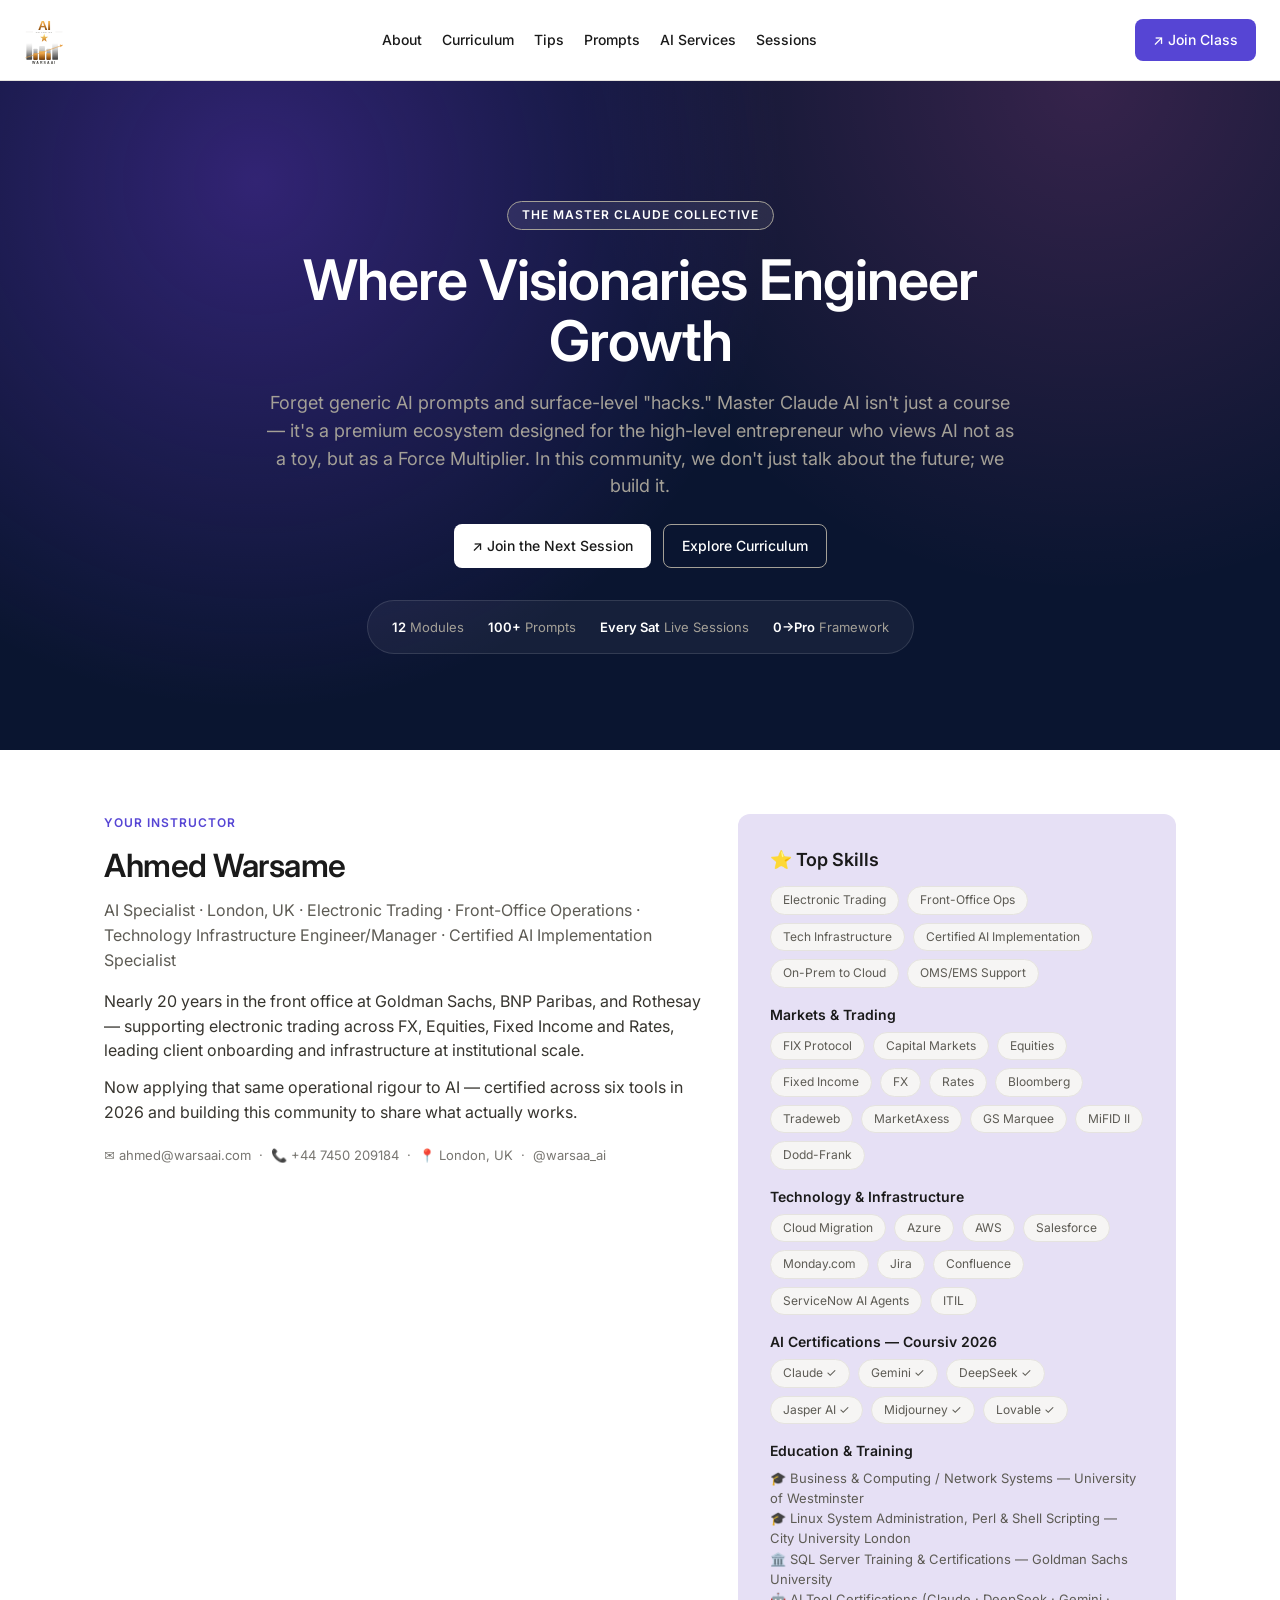
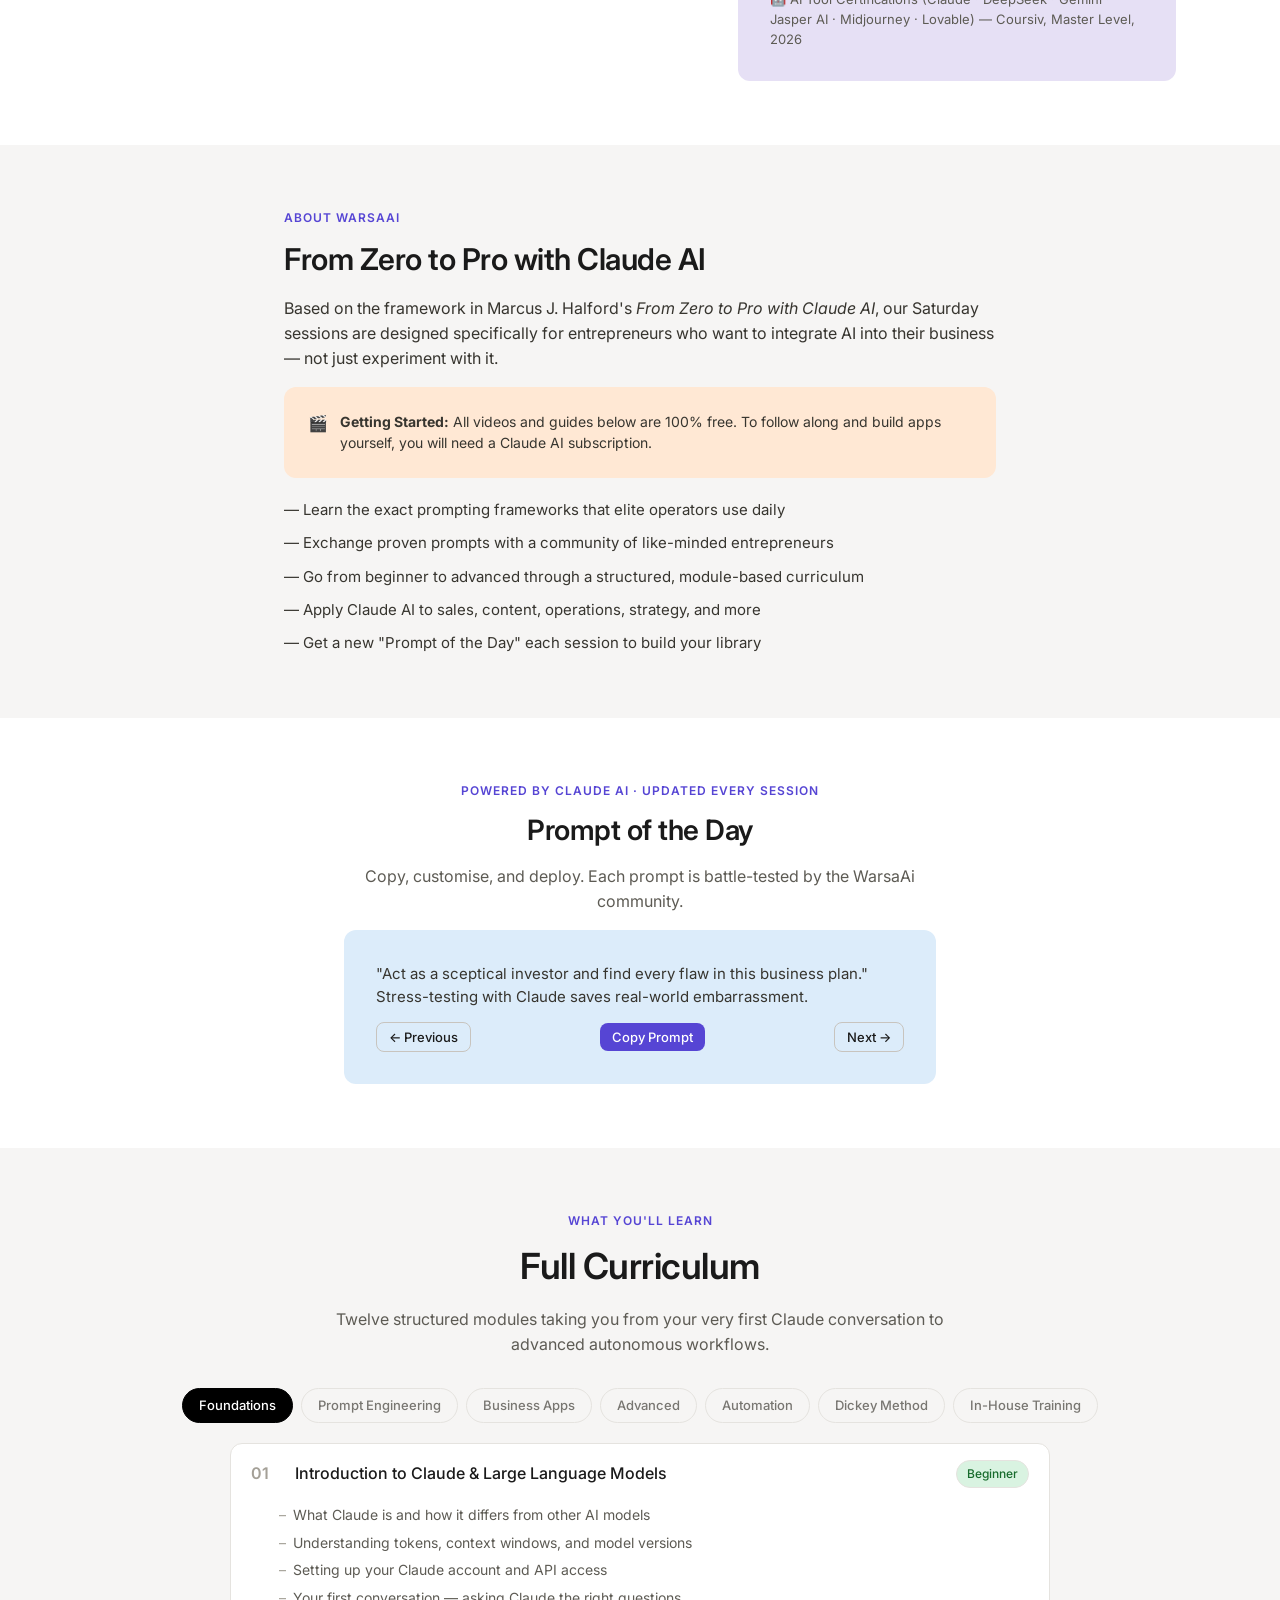
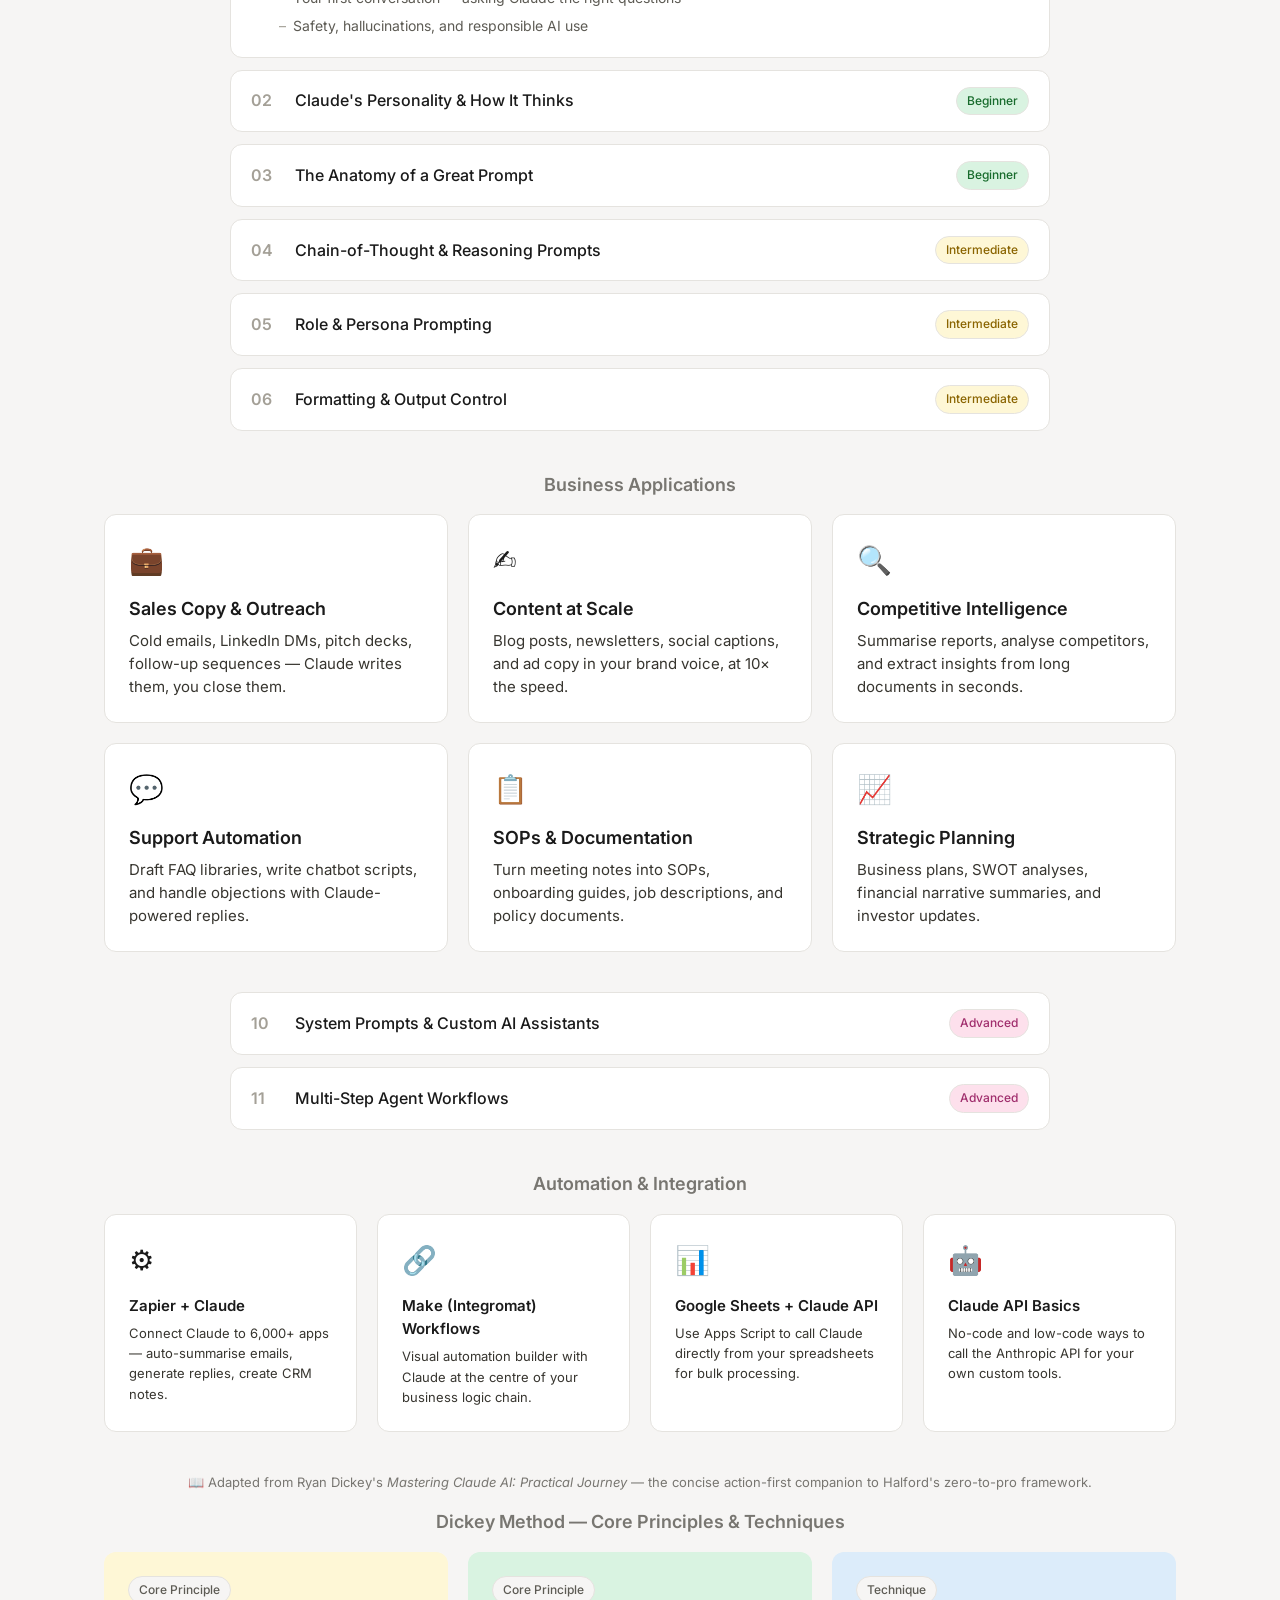
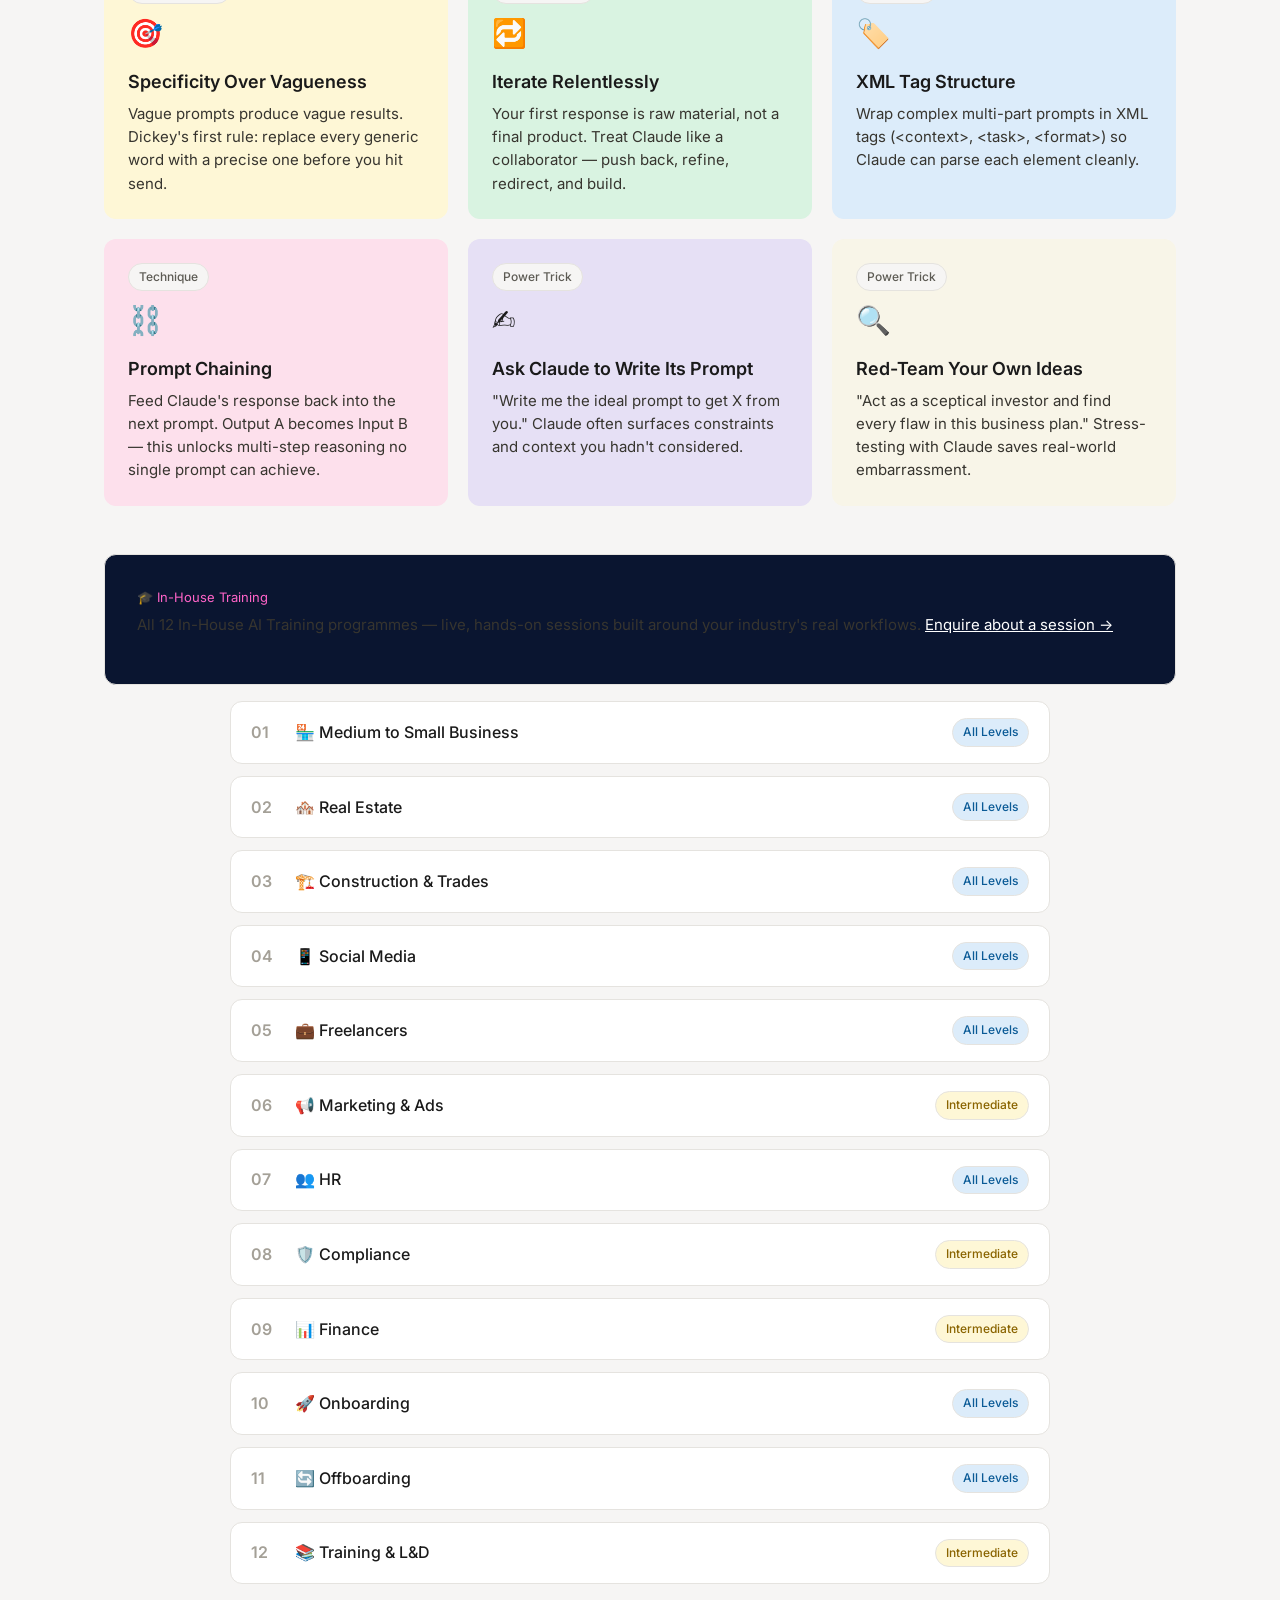
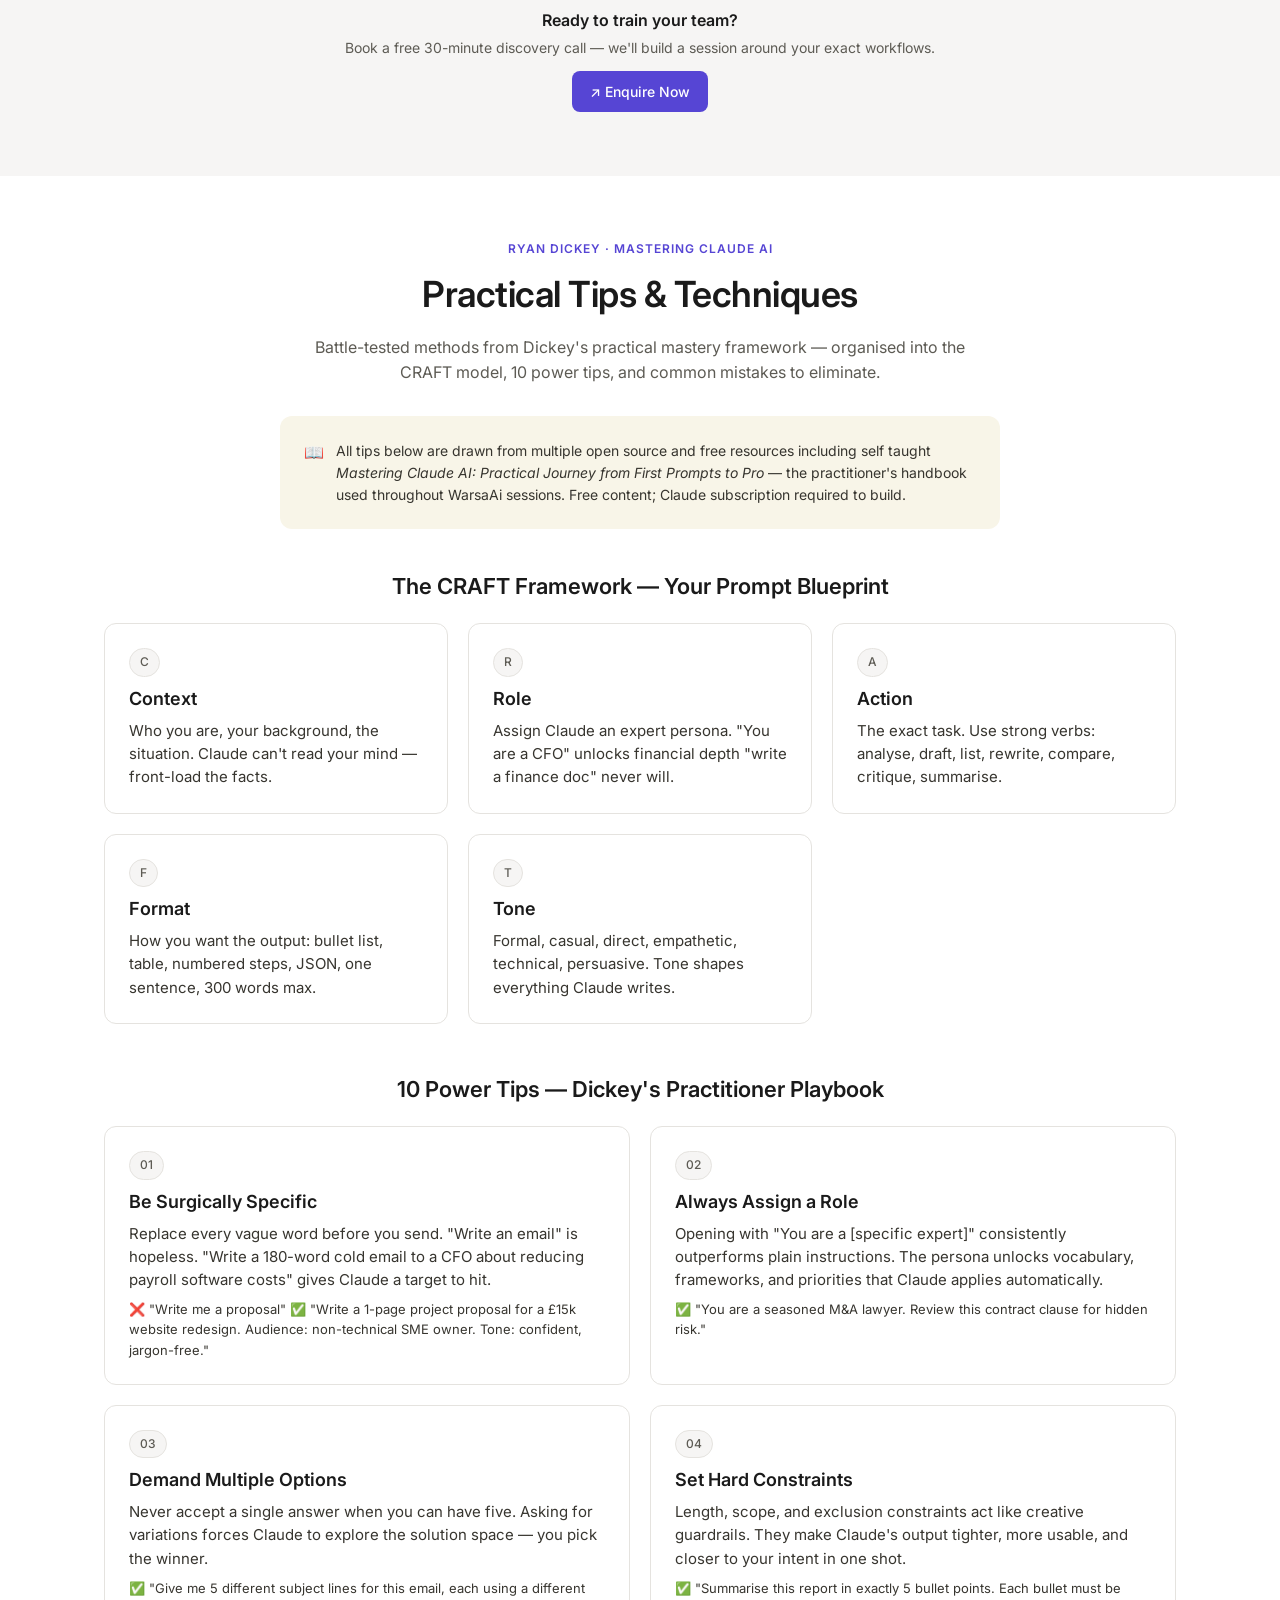
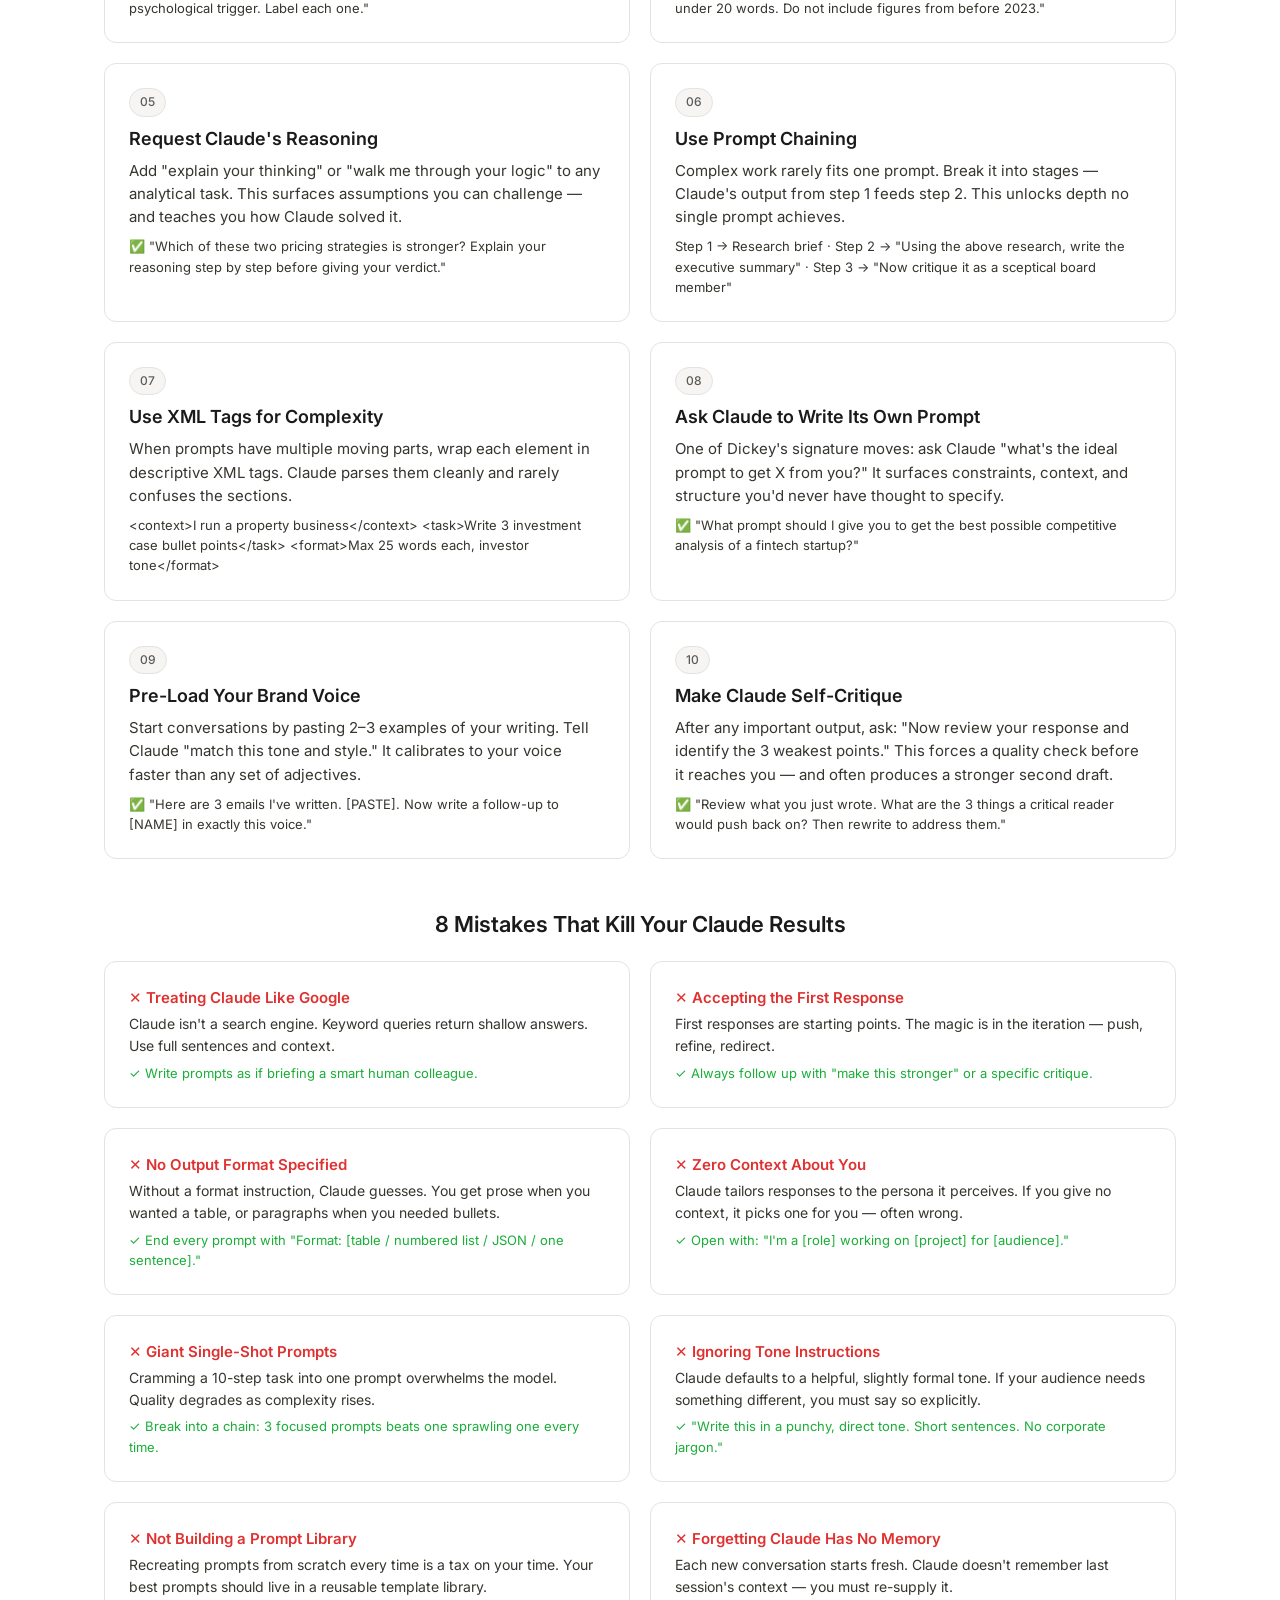
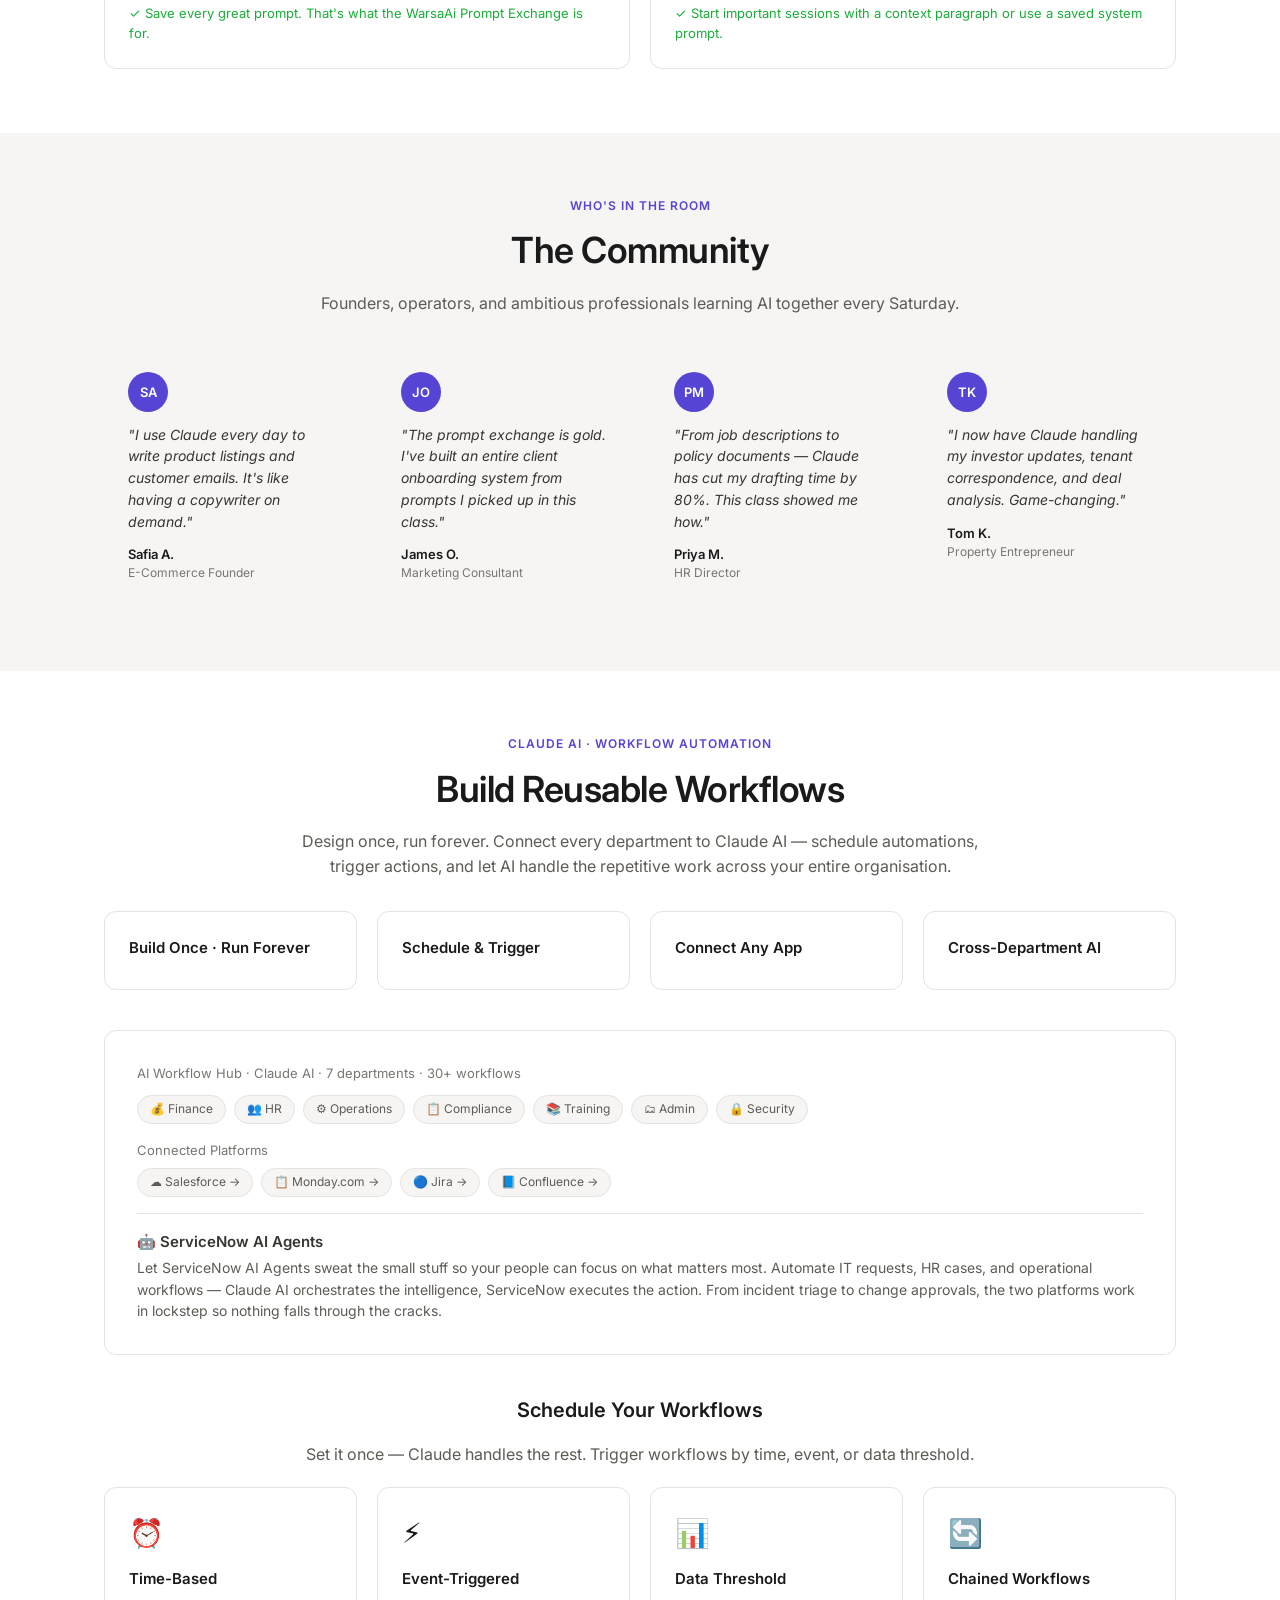
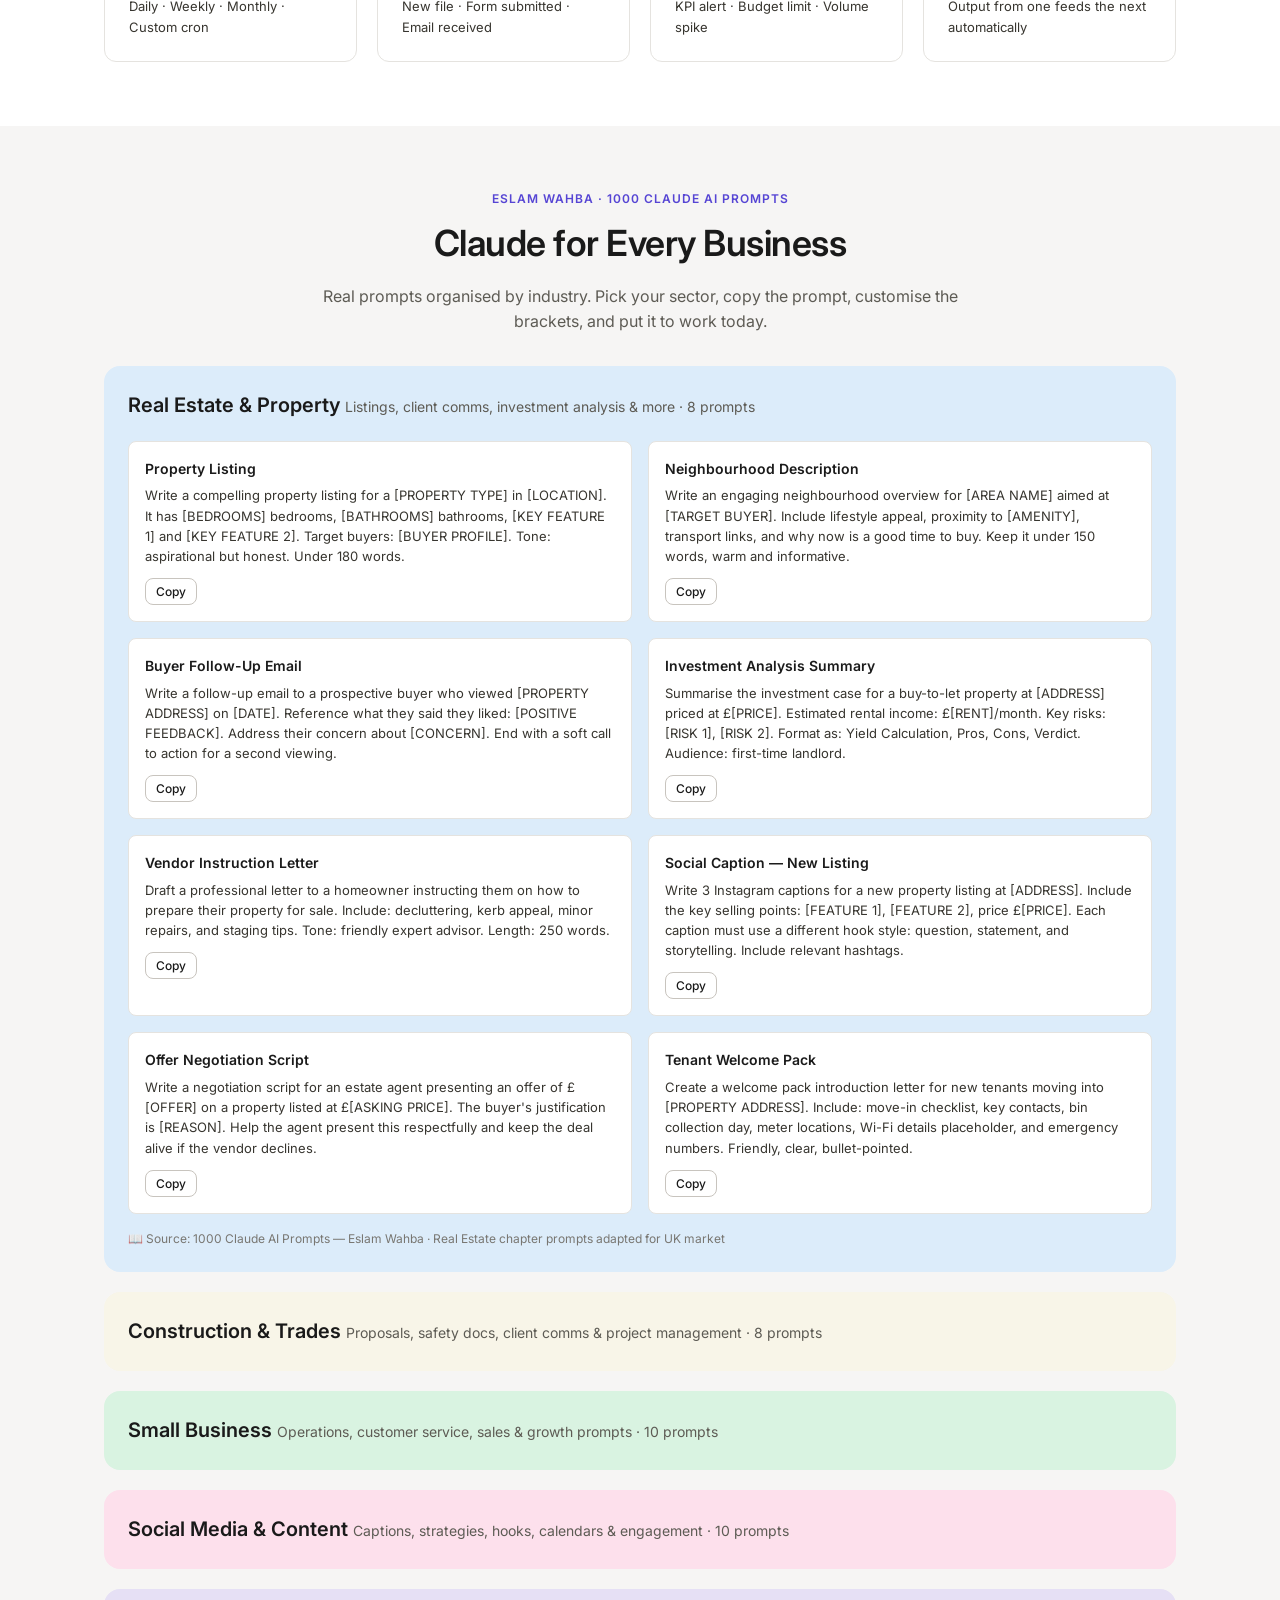
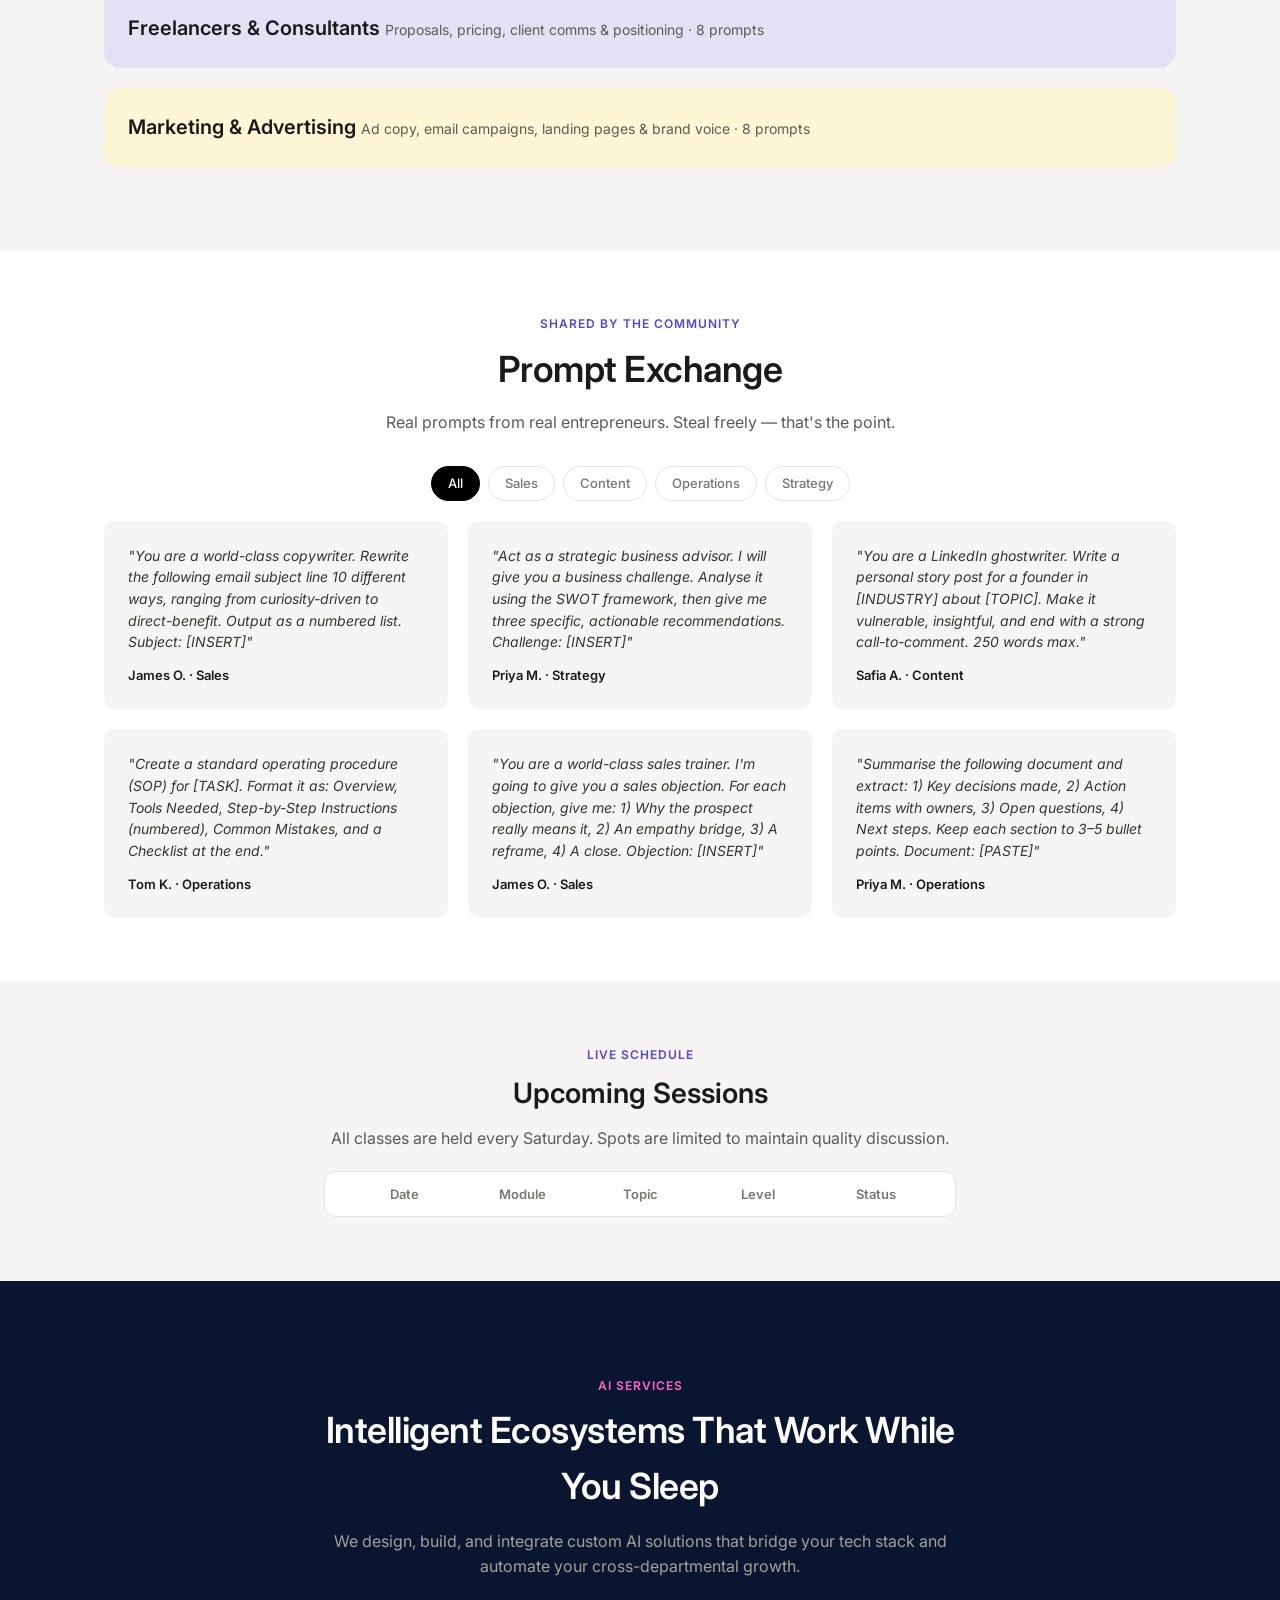
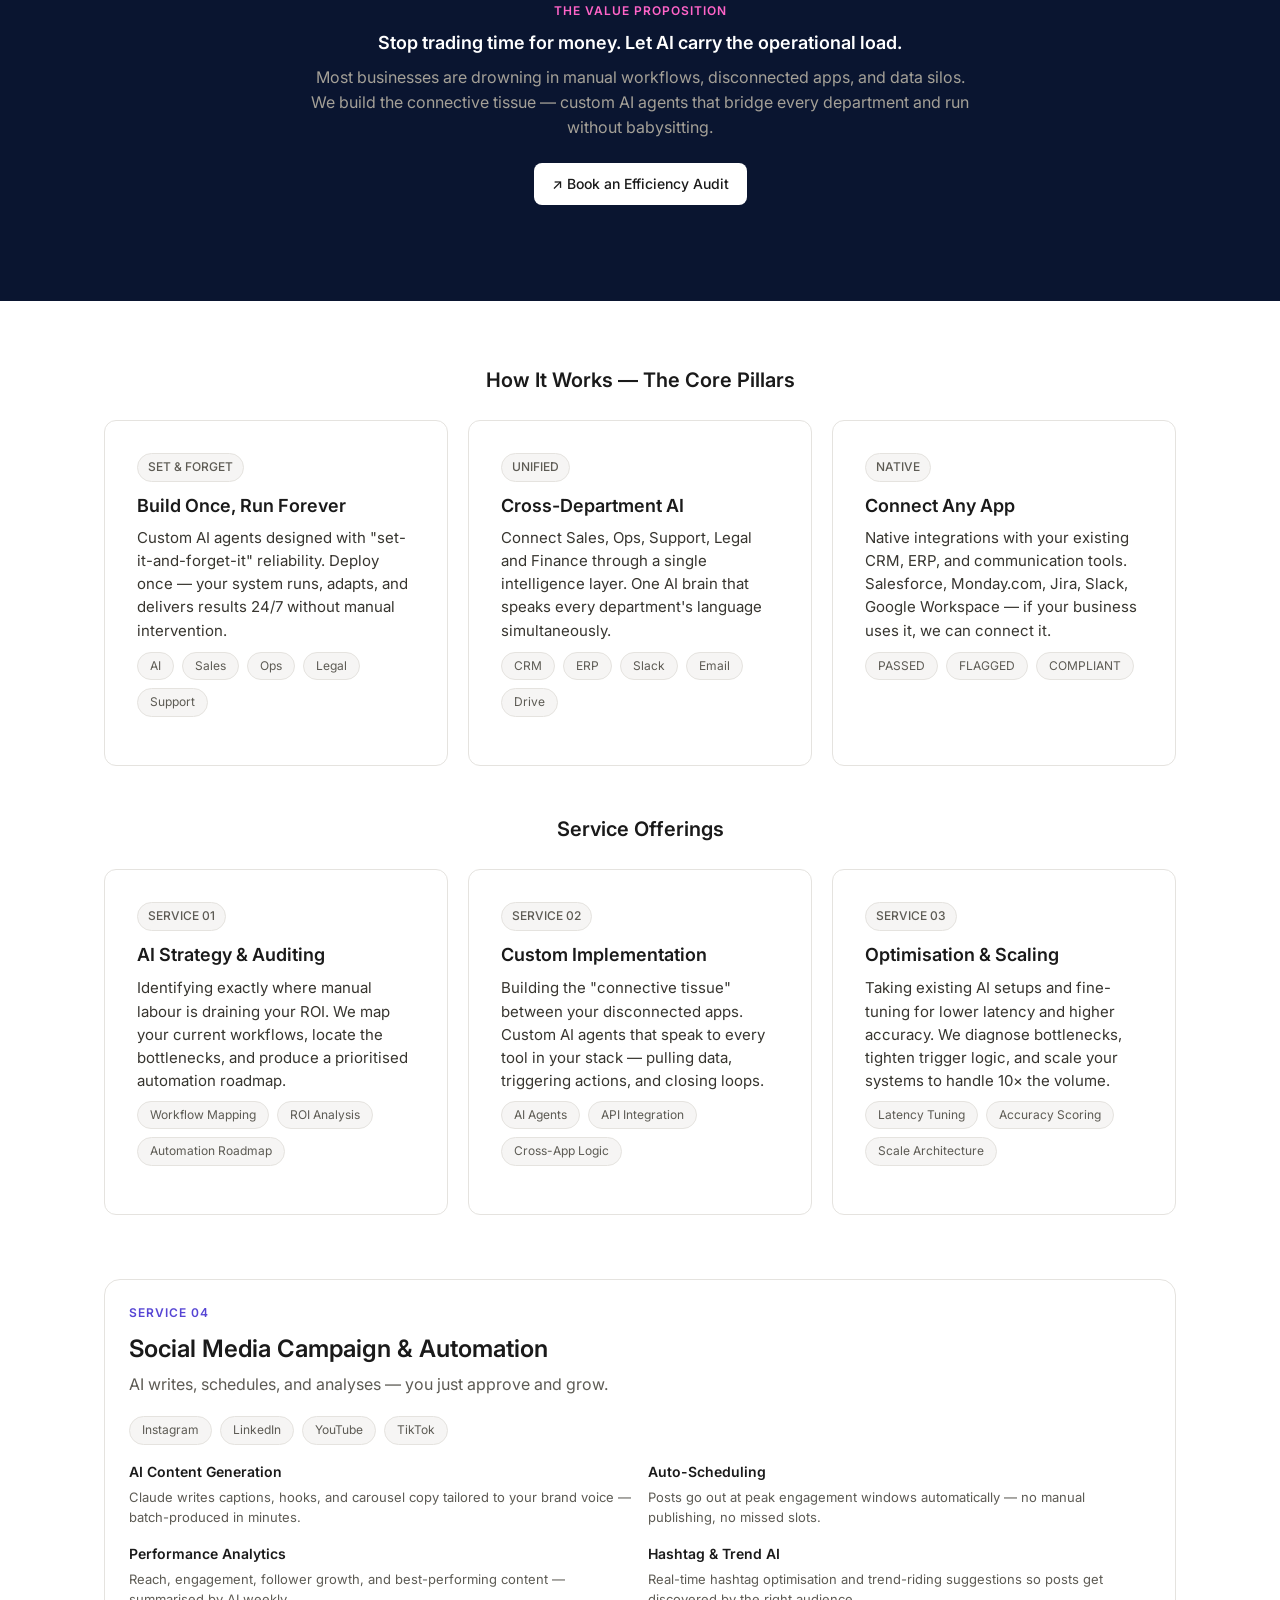
==== commit f2d94a33: "Restore real WARSAAI brand mark (compact SVG) in nav and footer The production logo is actually a le" ====
--- a/docs/index.html
+++ b/docs/index.html
@@ -13,10 +13,33 @@
 <body>
 
 <nav class="nav">
-  <div class="logo-lockup">
-    <span class="l1">warsaAi</span>
-    <span class="l2">AI on top of WarsaAi</span>
-  </div>
+  <a href="#home" class="logo-lockup">
+    <svg class="brand-mark" viewBox="0 0 170 202" fill="none" xmlns="http://www.w3.org/2000/svg">
+      <defs>
+        <linearGradient id="nav-ai" x1="0" y1="5" x2="0" y2="62" gradientUnits="userSpaceOnUse"><stop offset="0%" stop-color="#FFE87A"/><stop offset="48%" stop-color="#E8A045"/><stop offset="100%" stop-color="#7A3C00"/></linearGradient>
+        <linearGradient id="nav-star" x1="0" y1="75" x2="0" y2="112" gradientUnits="userSpaceOnUse"><stop offset="0%" stop-color="#FFE87A"/><stop offset="100%" stop-color="#C46B1A"/></linearGradient>
+        <linearGradient id="nav-silver" x1="0" y1="114" x2="0" y2="184" gradientUnits="userSpaceOnUse"><stop offset="0%" stop-color="#FFFFFF"/><stop offset="38%" stop-color="#CCCCCC"/><stop offset="100%" stop-color="#3A3A3A"/></linearGradient>
+        <linearGradient id="nav-gold" x1="0" y1="130" x2="0" y2="184" gradientUnits="userSpaceOnUse"><stop offset="0%" stop-color="#FFE87A"/><stop offset="52%" stop-color="#E8A045"/><stop offset="100%" stop-color="#7A3C00"/></linearGradient>
+        <linearGradient id="nav-wtext" x1="0" y1="187" x2="0" y2="202" gradientUnits="userSpaceOnUse"><stop offset="0%" stop-color="#1a1a1a"/><stop offset="100%" stop-color="#5d5b54"/></linearGradient>
+      </defs>
+      <text x="85" y="58" text-anchor="middle" font-family="'Arial Black',Impact,'Helvetica Neue',sans-serif" font-size="56" font-weight="900" fill="url(#nav-ai)" letter-spacing="-2">AI</text>
+      <line x1="8" y1="67" x2="38" y2="67" stroke="#c8c4be" stroke-width="0.8"/>
+      <text x="85" y="71" text-anchor="middle" font-family="Arial,sans-serif" font-size="9" fill="#787671" letter-spacing="2.5">ON TOP OF</text>
+      <line x1="132" y1="67" x2="162" y2="67" stroke="#c8c4be" stroke-width="0.8"/>
+      <polygon points="85,74 89,87 102,87 92,95 95,108 85,101 75,108 78,95 68,87 81,87" fill="url(#nav-star)"/>
+      <rect x="10" y="114" width="24" height="70" rx="2" fill="url(#nav-silver)"/>
+      <rect x="40" y="138" width="17" height="46" rx="2" fill="url(#nav-silver)"/>
+      <rect x="64" y="126" width="24" height="58" rx="2" fill="url(#nav-silver)"/>
+      <rect x="95" y="138" width="17" height="46" rx="2" fill="url(#nav-silver)"/>
+      <rect x="119" y="114" width="24" height="70" rx="2" fill="url(#nav-silver)"/>
+      <rect x="40" y="157" width="17" height="27" rx="1.5" fill="url(#nav-gold)"/>
+      <rect x="64" y="148" width="24" height="36" rx="1.5" fill="url(#nav-gold)"/>
+      <rect x="95" y="157" width="17" height="27" rx="1.5" fill="url(#nav-gold)"/>
+      <path d="M8,175 Q85,151 162,123" stroke="#E8A045" stroke-width="2.5" stroke-linecap="round"/>
+      <polygon points="162,123 151,120 154,131" fill="#E8A045"/>
+      <text x="85" y="200" text-anchor="middle" font-family="'Arial Black',Impact,'Helvetica Neue',sans-serif" font-size="15" font-weight="900" fill="url(#nav-wtext)" letter-spacing="4.5">WARSAAI</text>
+    </svg>
+  </a>
   <div class="nav-links">
     <a href="#about">About</a>
     <a href="#curriculum">Curriculum</a>
@@ -660,9 +683,33 @@
 </section>
 
 <footer class="footer">
-  <div class="logo-lockup" style="align-items:center;margin:0 auto 8px;">
-    <span class="l1">warsaAi</span>
-  </div>
+  <a href="#home" class="logo-lockup" style="align-items:center;margin:0 auto 8px;justify-content:center;">
+    <svg class="brand-mark" viewBox="0 0 170 202" fill="none" xmlns="http://www.w3.org/2000/svg">
+      <defs>
+        <linearGradient id="ftr-ai" x1="0" y1="5" x2="0" y2="62" gradientUnits="userSpaceOnUse"><stop offset="0%" stop-color="#FFE87A"/><stop offset="48%" stop-color="#E8A045"/><stop offset="100%" stop-color="#7A3C00"/></linearGradient>
+        <linearGradient id="ftr-star" x1="0" y1="75" x2="0" y2="112" gradientUnits="userSpaceOnUse"><stop offset="0%" stop-color="#FFE87A"/><stop offset="100%" stop-color="#C46B1A"/></linearGradient>
+        <linearGradient id="ftr-silver" x1="0" y1="114" x2="0" y2="184" gradientUnits="userSpaceOnUse"><stop offset="0%" stop-color="#FFFFFF"/><stop offset="38%" stop-color="#CCCCCC"/><stop offset="100%" stop-color="#3A3A3A"/></linearGradient>
+        <linearGradient id="ftr-gold" x1="0" y1="130" x2="0" y2="184" gradientUnits="userSpaceOnUse"><stop offset="0%" stop-color="#FFE87A"/><stop offset="52%" stop-color="#E8A045"/><stop offset="100%" stop-color="#7A3C00"/></linearGradient>
+        <linearGradient id="ftr-wtext" x1="0" y1="187" x2="0" y2="202" gradientUnits="userSpaceOnUse"><stop offset="0%" stop-color="#1a1a1a"/><stop offset="100%" stop-color="#5d5b54"/></linearGradient>
+      </defs>
+      <text x="85" y="58" text-anchor="middle" font-family="'Arial Black',Impact,'Helvetica Neue',sans-serif" font-size="56" font-weight="900" fill="url(#ftr-ai)" letter-spacing="-2">AI</text>
+      <line x1="8" y1="67" x2="38" y2="67" stroke="#c8c4be" stroke-width="0.8"/>
+      <text x="85" y="71" text-anchor="middle" font-family="Arial,sans-serif" font-size="9" fill="#787671" letter-spacing="2.5">ON TOP OF</text>
+      <line x1="132" y1="67" x2="162" y2="67" stroke="#c8c4be" stroke-width="0.8"/>
+      <polygon points="85,74 89,87 102,87 92,95 95,108 85,101 75,108 78,95 68,87 81,87" fill="url(#ftr-star)"/>
+      <rect x="10" y="114" width="24" height="70" rx="2" fill="url(#ftr-silver)"/>
+      <rect x="40" y="138" width="17" height="46" rx="2" fill="url(#ftr-silver)"/>
+      <rect x="64" y="126" width="24" height="58" rx="2" fill="url(#ftr-silver)"/>
+      <rect x="95" y="138" width="17" height="46" rx="2" fill="url(#ftr-silver)"/>
+      <rect x="119" y="114" width="24" height="70" rx="2" fill="url(#ftr-silver)"/>
+      <rect x="40" y="157" width="17" height="27" rx="1.5" fill="url(#ftr-gold)"/>
+      <rect x="64" y="148" width="24" height="36" rx="1.5" fill="url(#ftr-gold)"/>
+      <rect x="95" y="157" width="17" height="27" rx="1.5" fill="url(#ftr-gold)"/>
+      <path d="M8,175 Q85,151 162,123" stroke="#E8A045" stroke-width="2.5" stroke-linecap="round"/>
+      <polygon points="162,123 151,120 154,131" fill="#E8A045"/>
+      <text x="85" y="200" text-anchor="middle" font-family="'Arial Black',Impact,'Helvetica Neue',sans-serif" font-size="15" font-weight="900" fill="url(#ftr-wtext)" letter-spacing="4.5">WARSAAI</text>
+    </svg>
+  </a>
   <div class="footer-links">
     <a href="#meet">Meet Ahmed</a><a href="#about">About</a><a href="#curriculum">Curriculum</a>
     <a href="#tips">Practical Tips</a><a href="#usecases">Use Cases</a><a href="#exchange">Prompt Exchange</a>
--- a/docs/styles.css
+++ b/docs/styles.css
@@ -104,12 +104,11 @@
 }
 .logo-lockup {
   display: flex;
-  flex-direction: column;
-  align-items: flex-start;
+  align-items: center;
   line-height: 1;
 }
-.logo-lockup .l1 { font-size: 20px; font-weight: 700; letter-spacing: -0.5px; color: var(--ink); }
-.logo-lockup .l2 { font-size: 9px; font-weight: 600; letter-spacing: 2px; color: var(--steel); text-transform: uppercase; margin-top: 2px; }
+.brand-mark { height: 48px; width: auto; display: block; }
+.footer .brand-mark { height: 84px; }
 .nav-links { display: flex; gap: var(--sp-lg); font-size: 14px; font-weight: 500; }
 .nav-links a { color: var(--ink); }
 .nav-right { display: flex; align-items: center; gap: var(--sp-sm); }
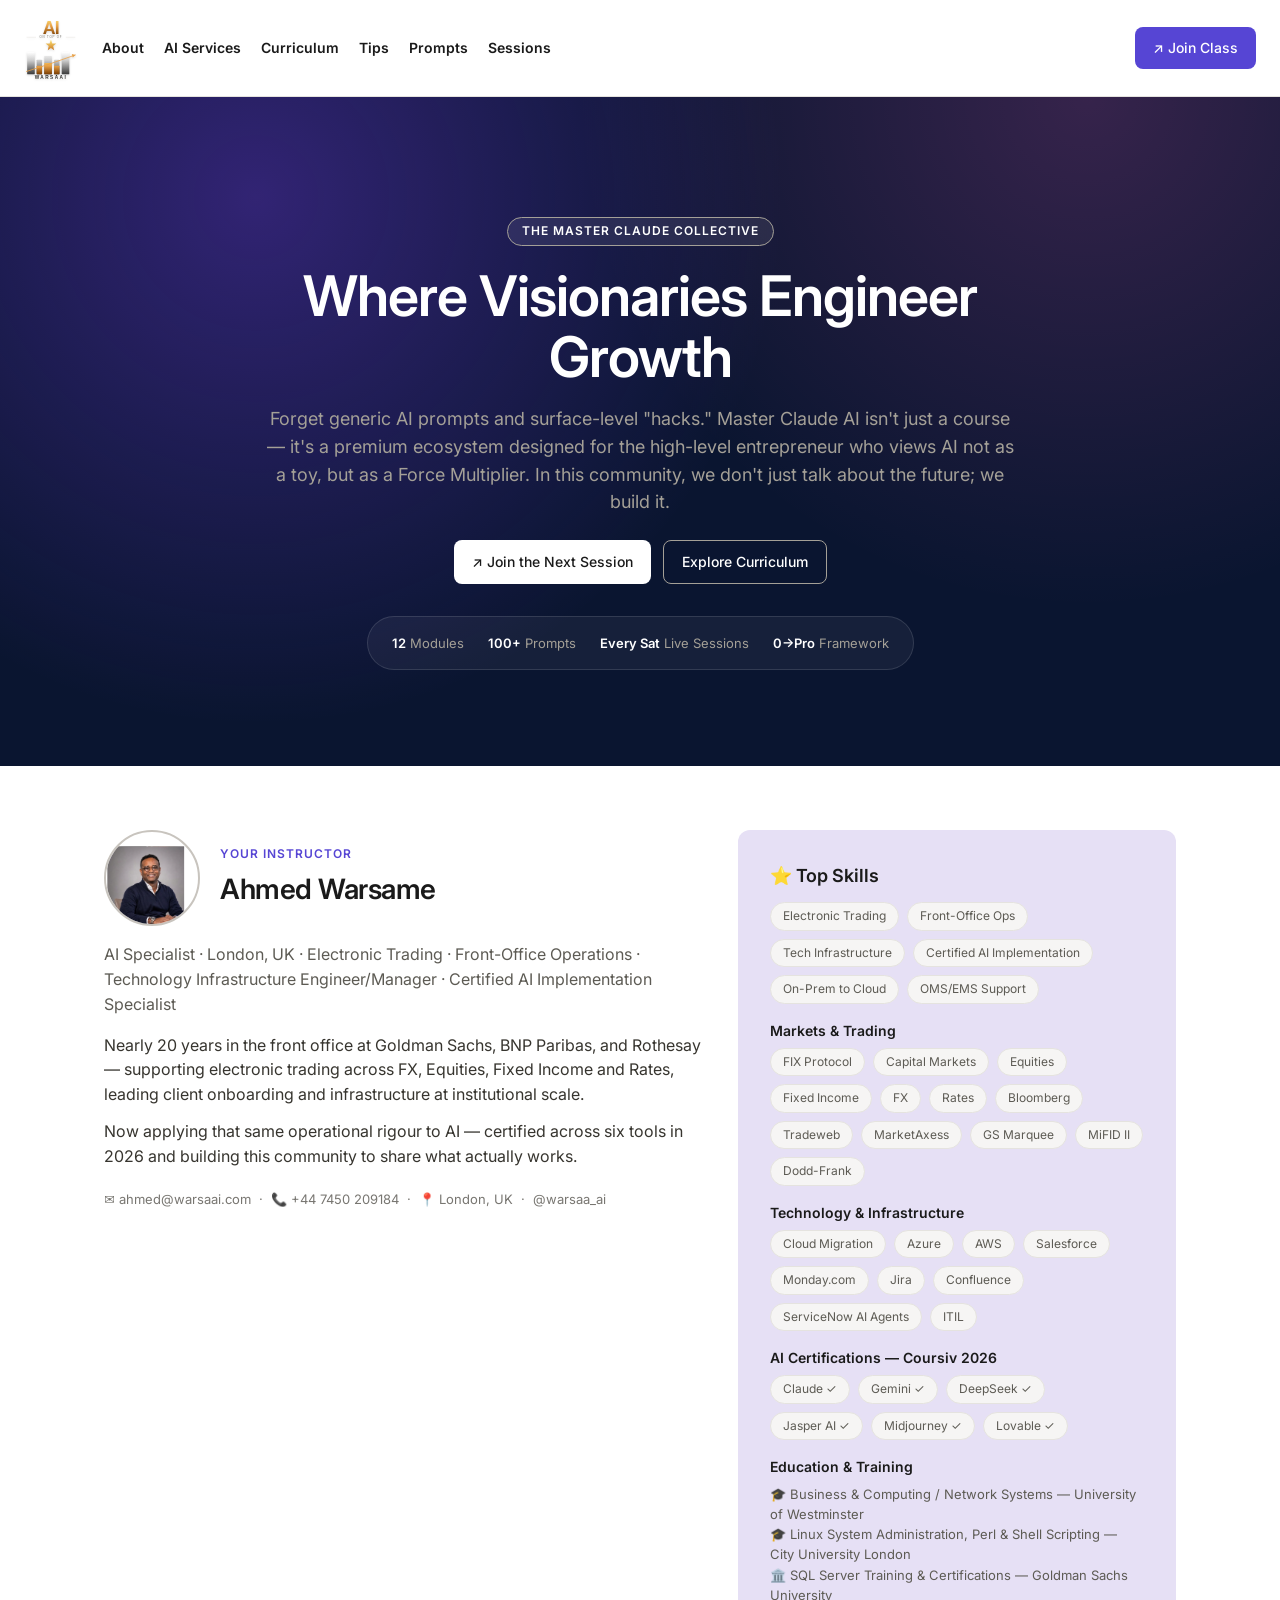
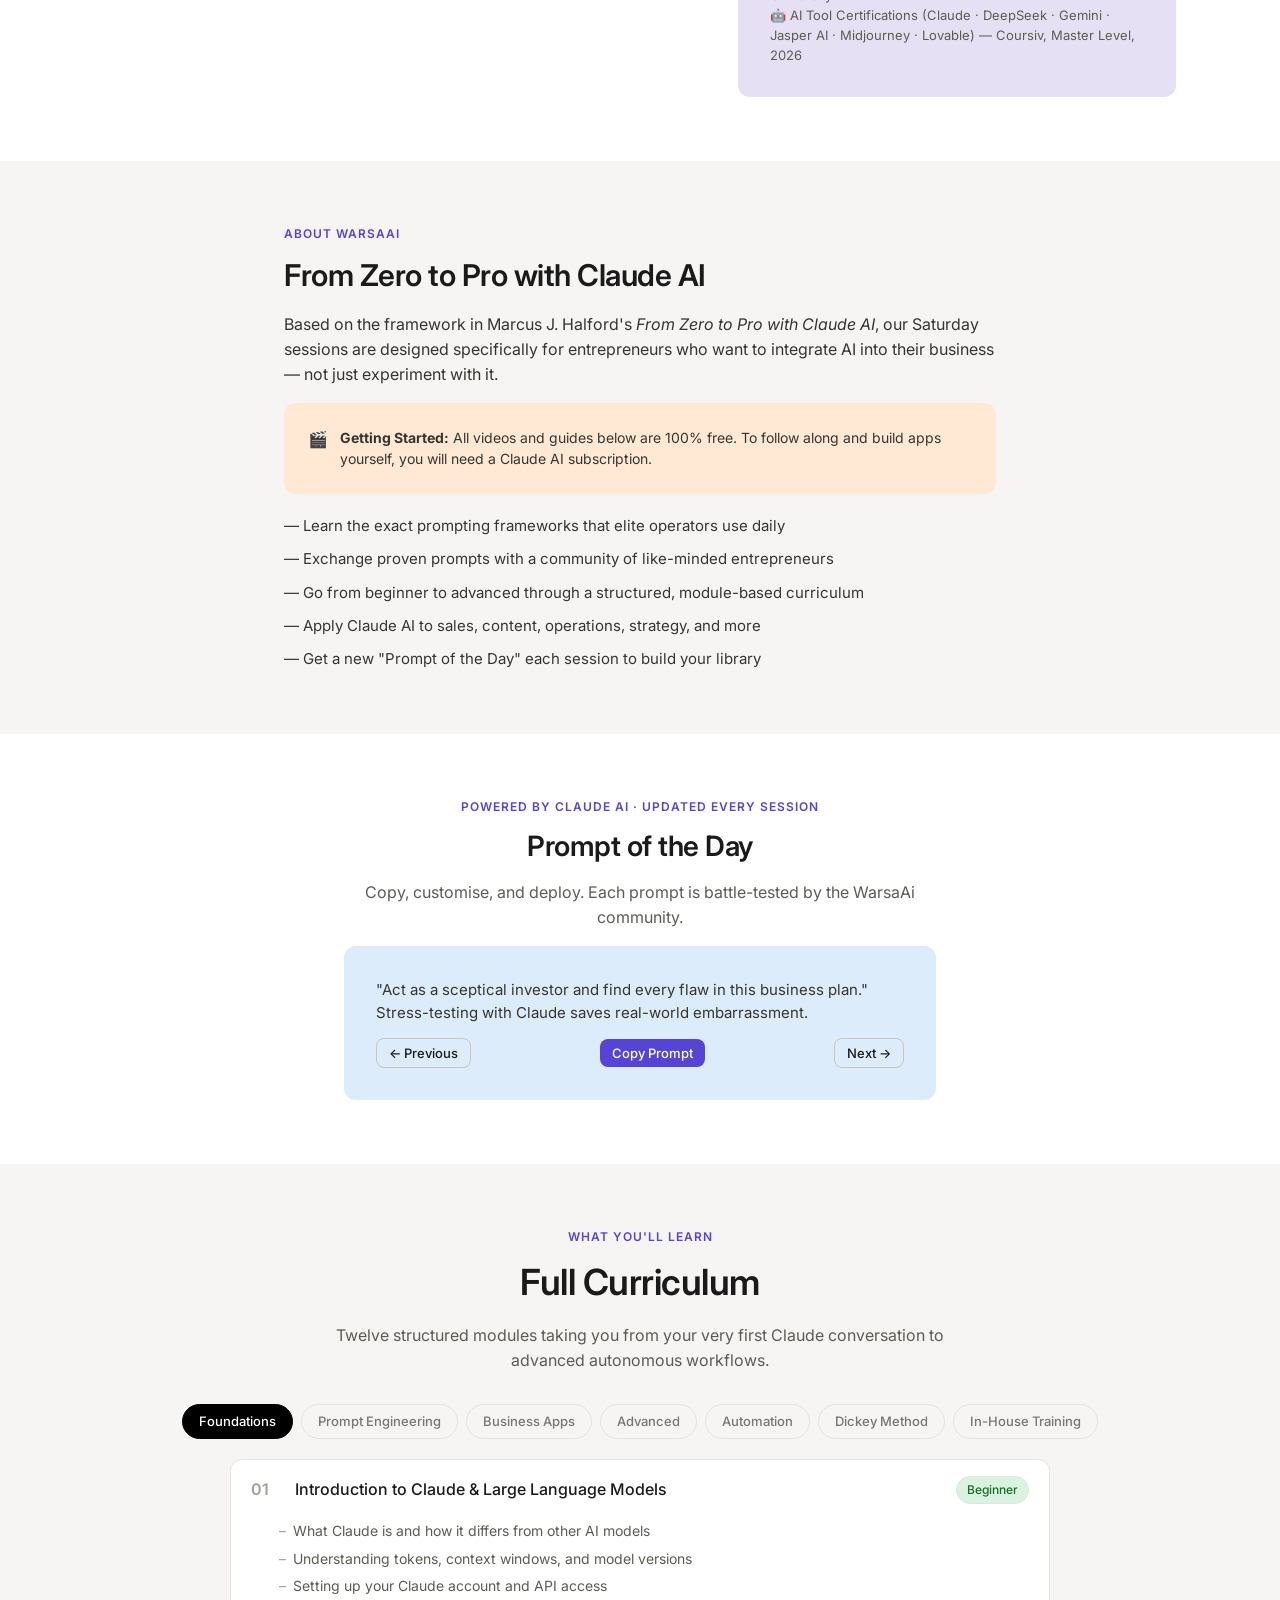
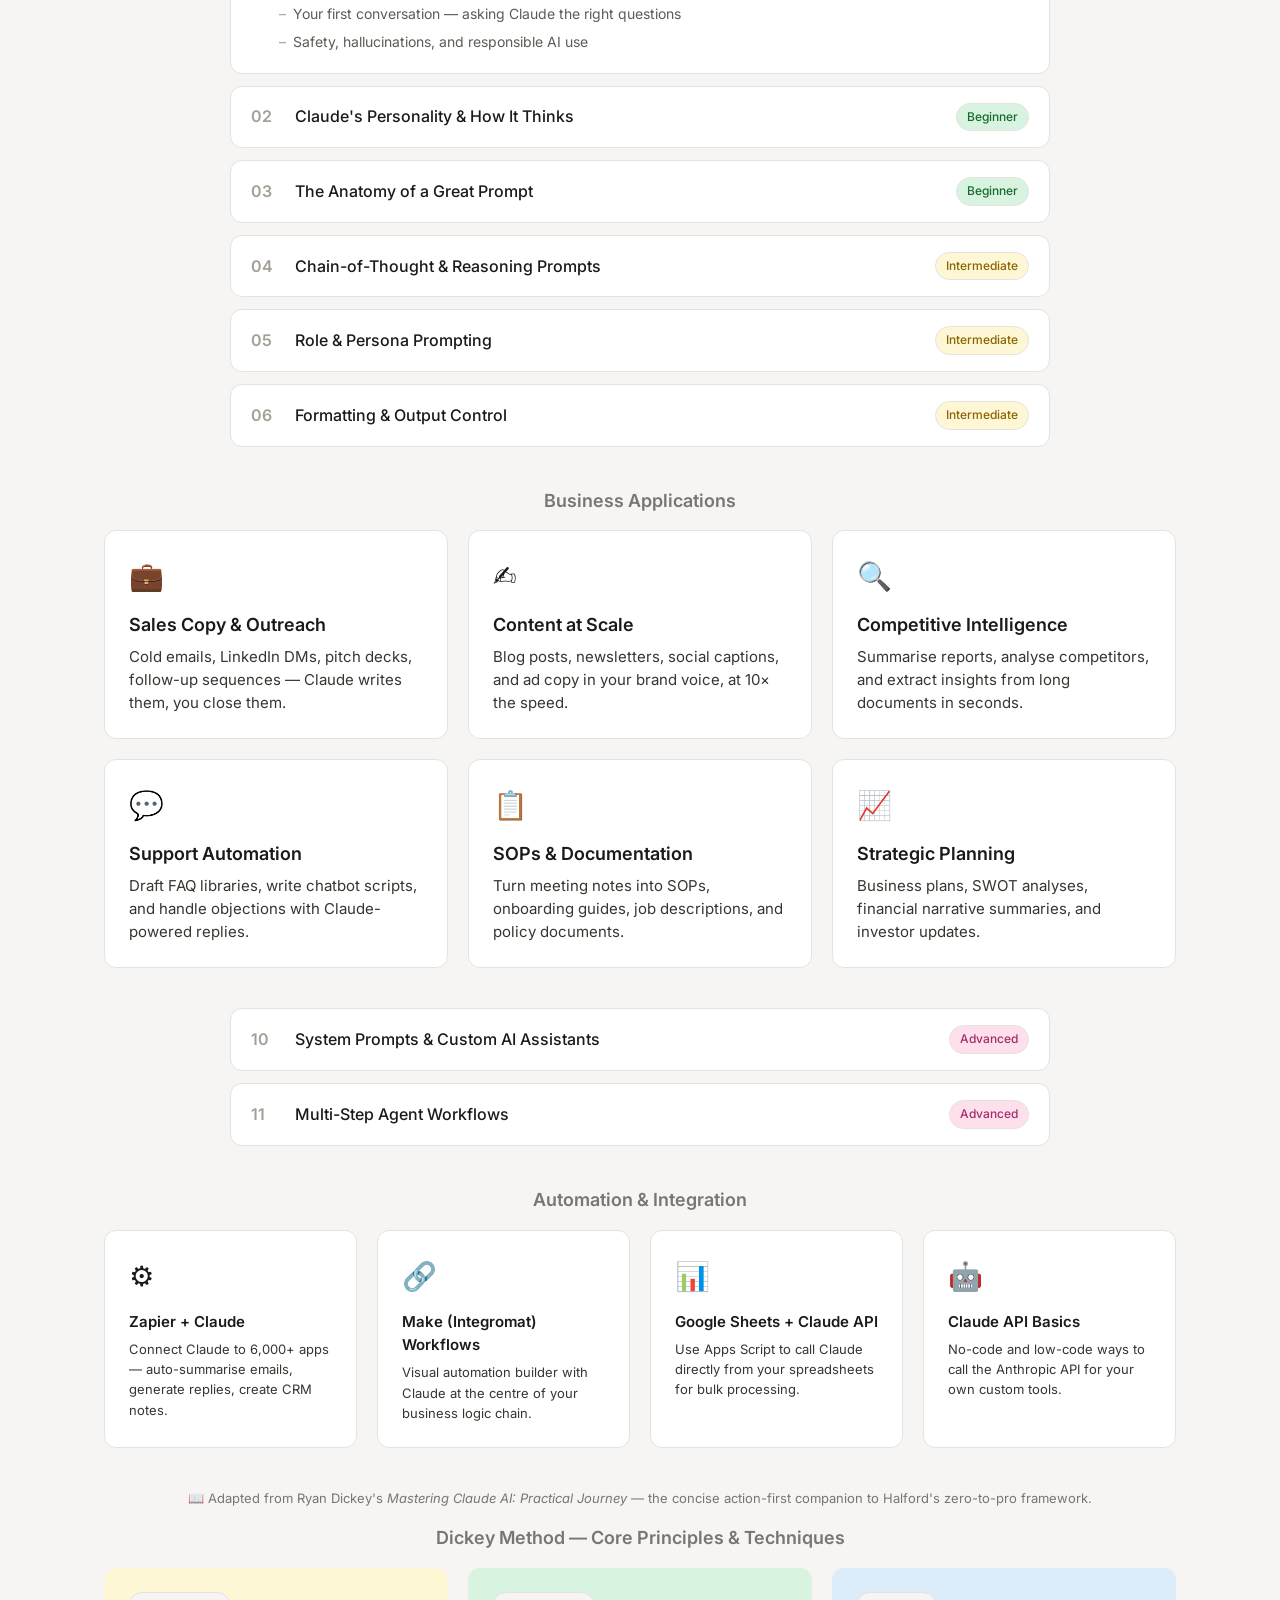
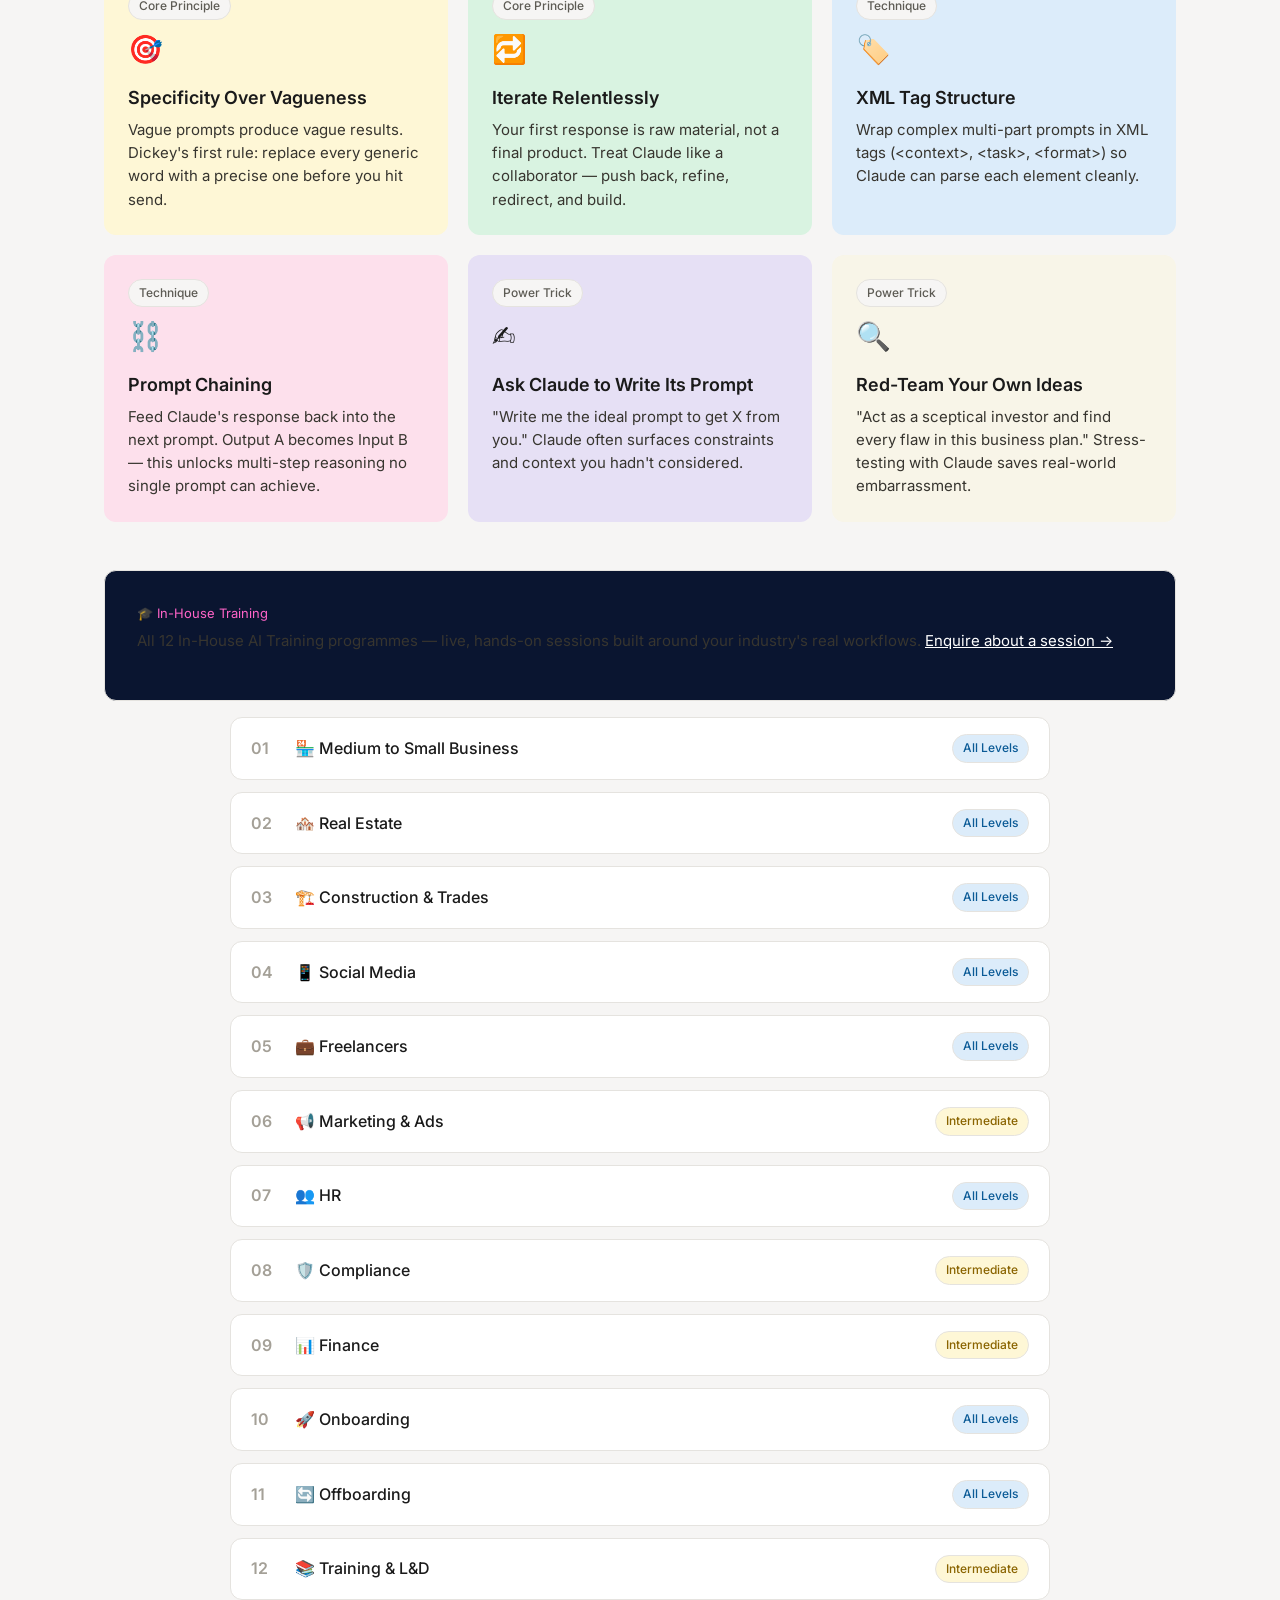
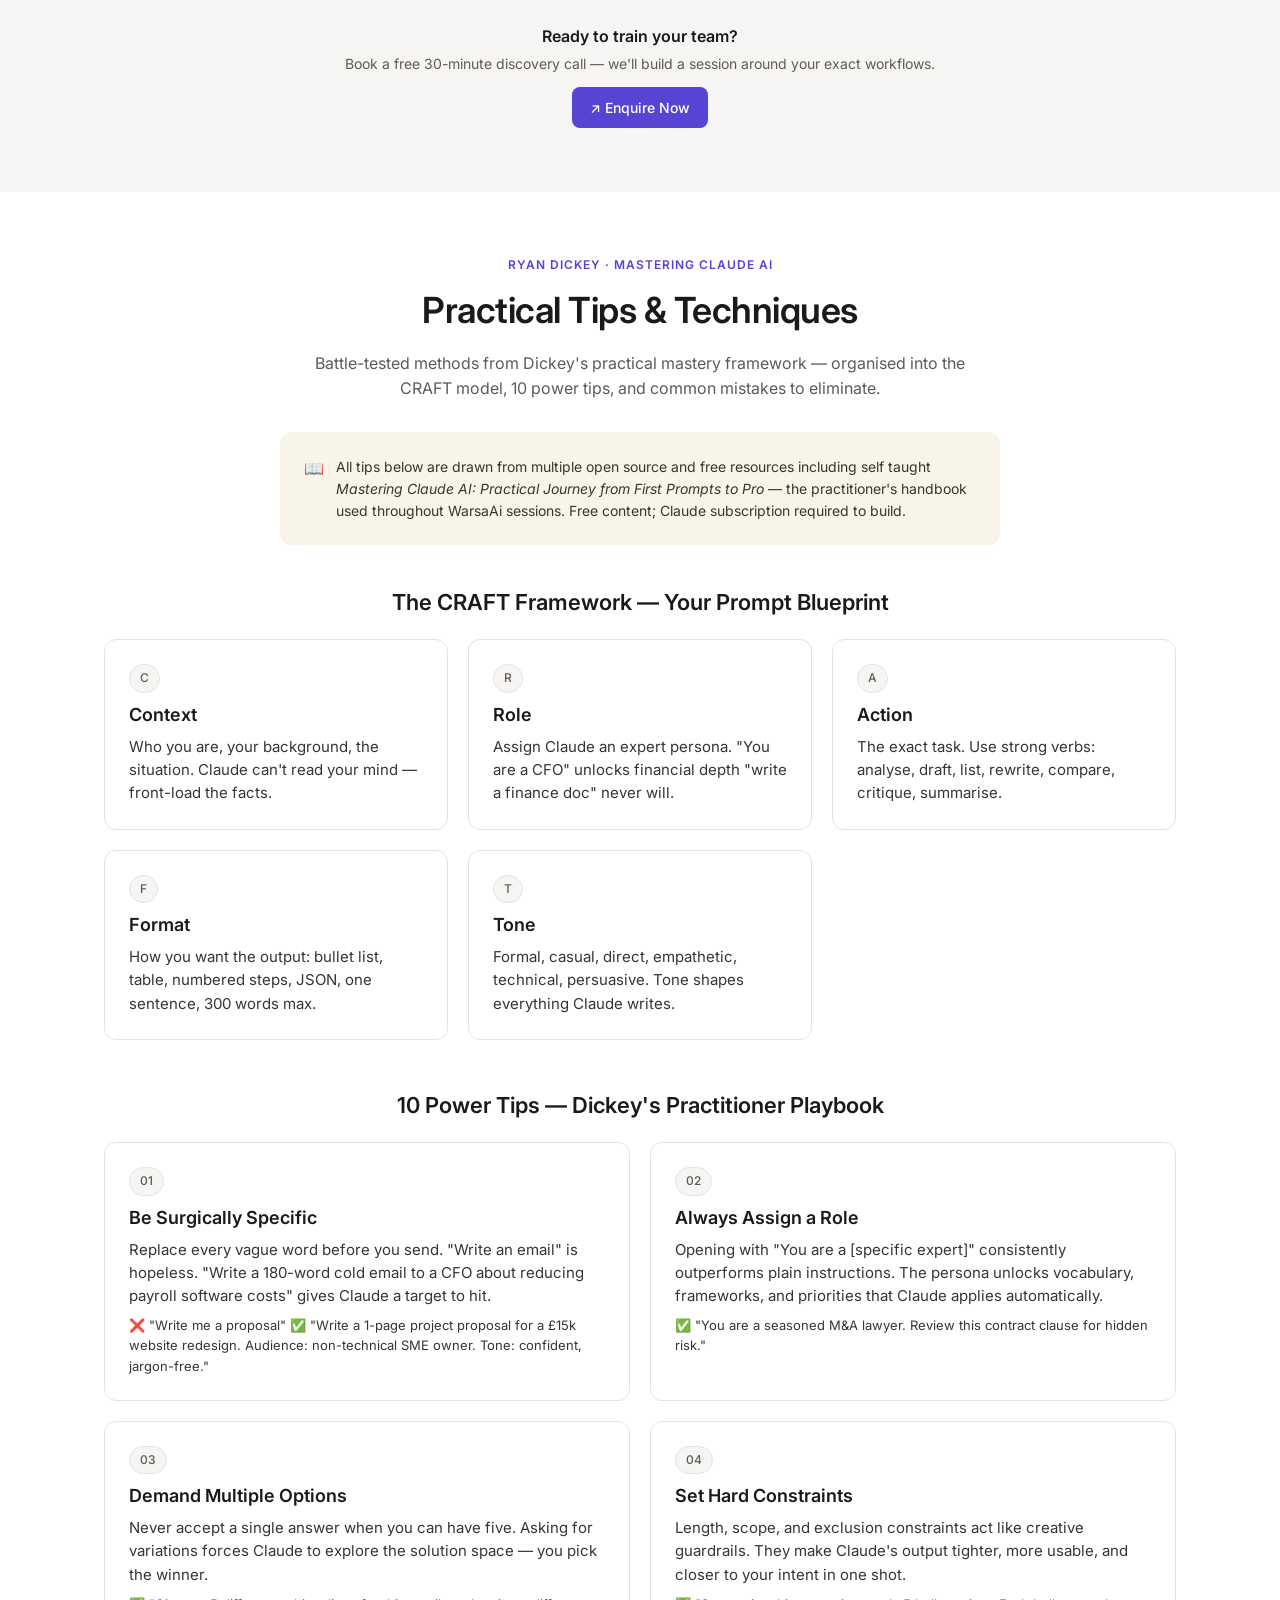
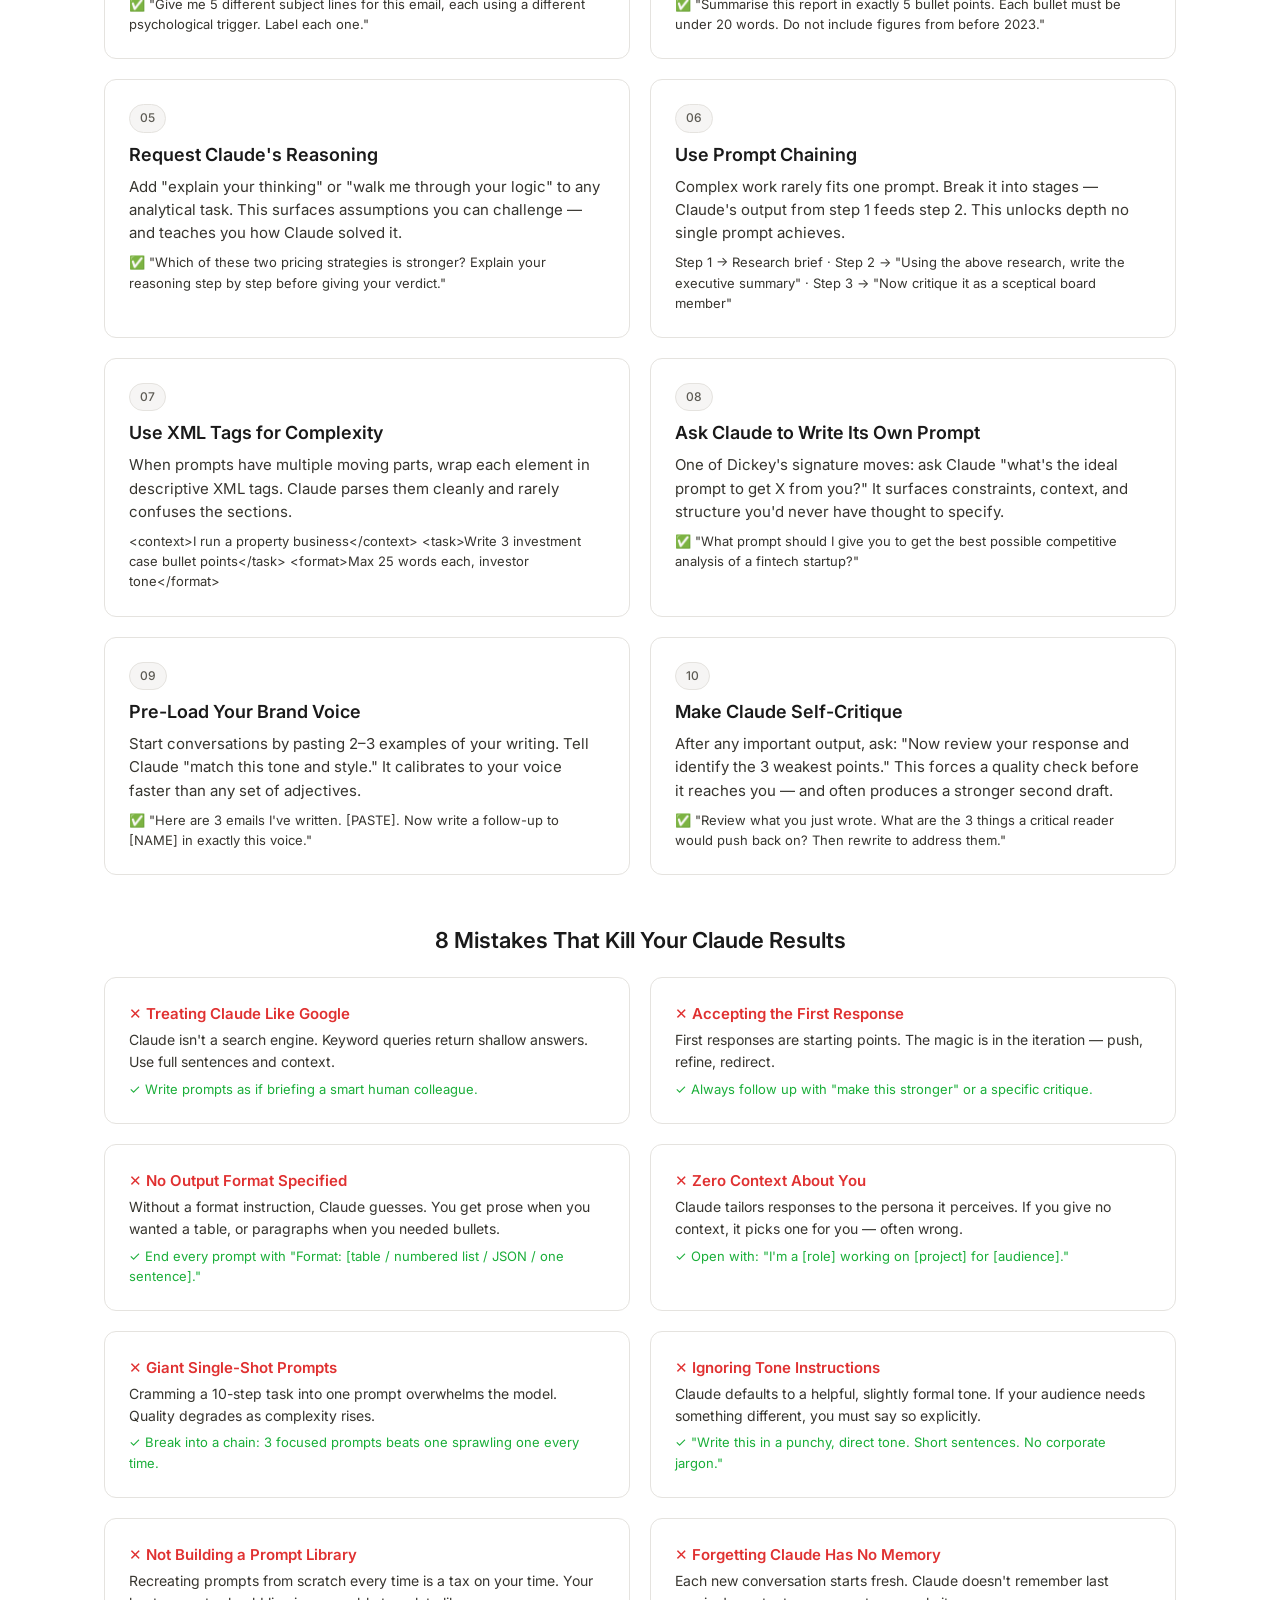
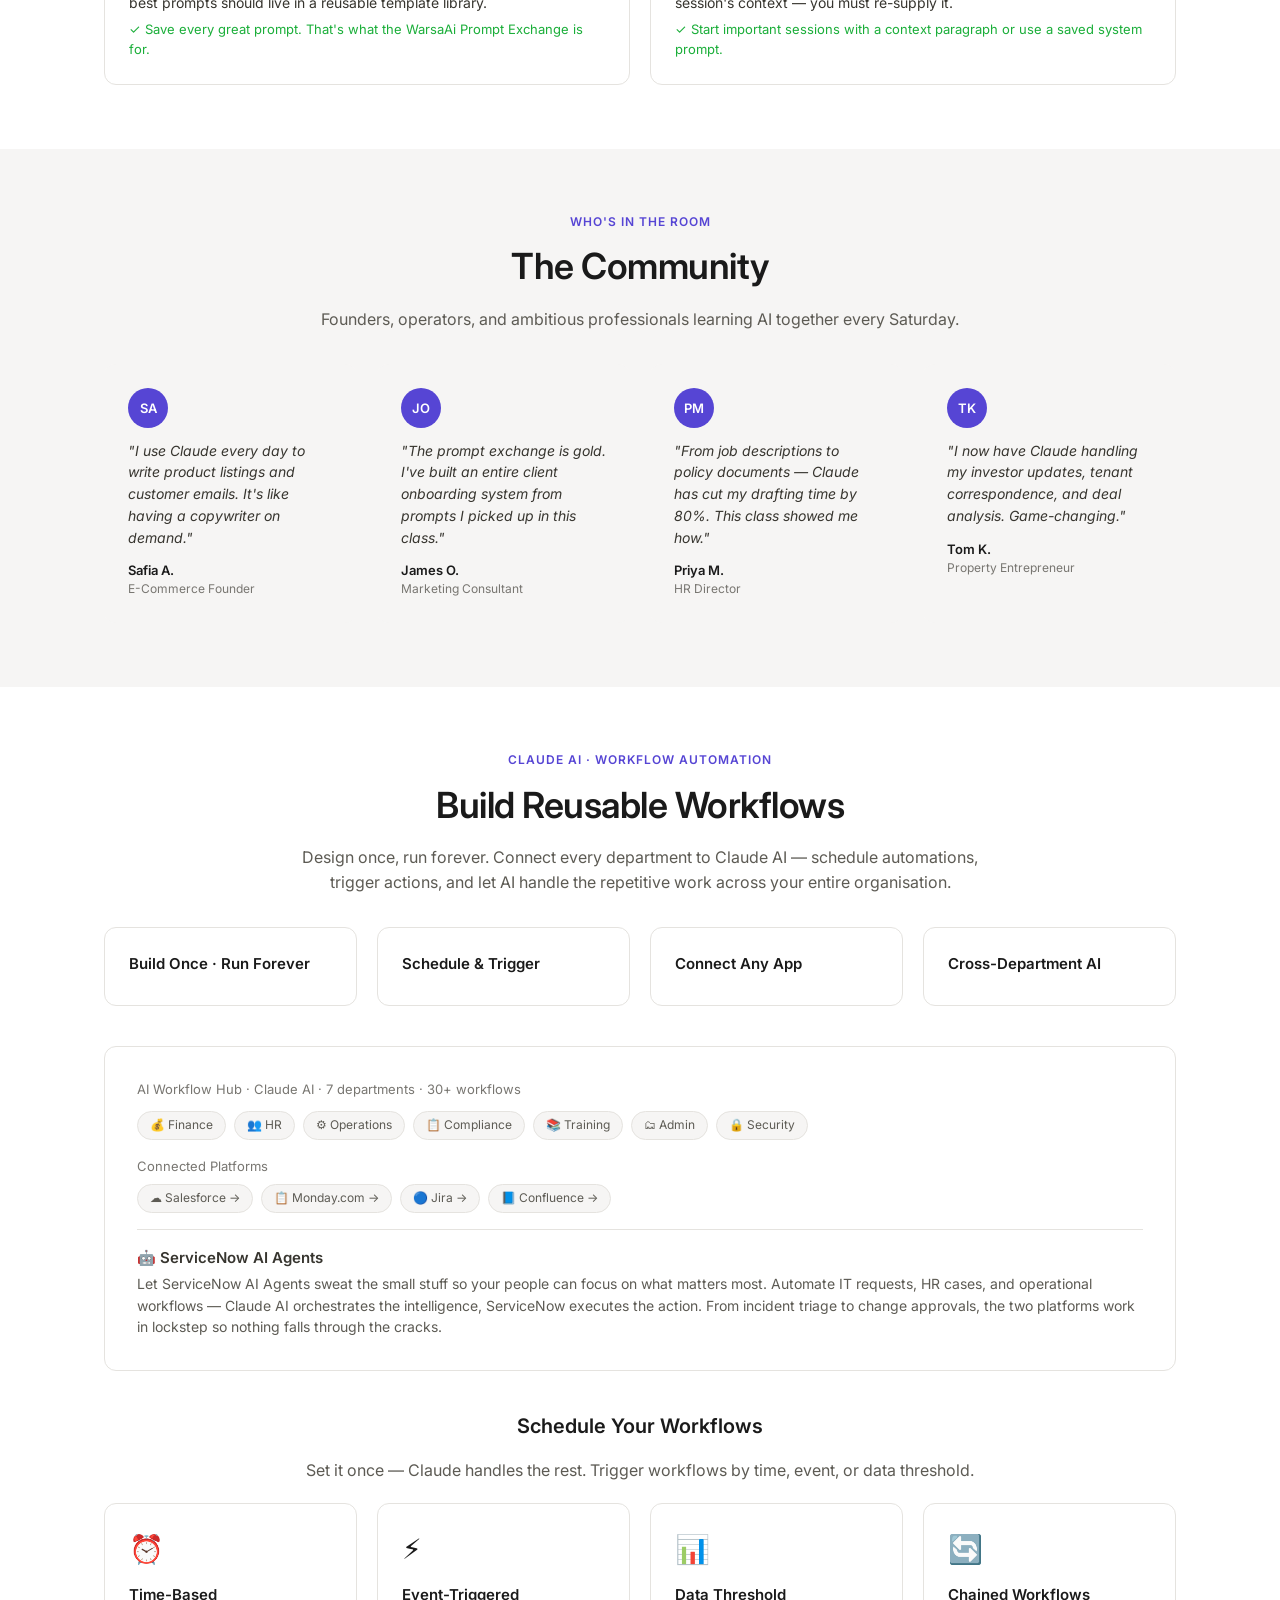
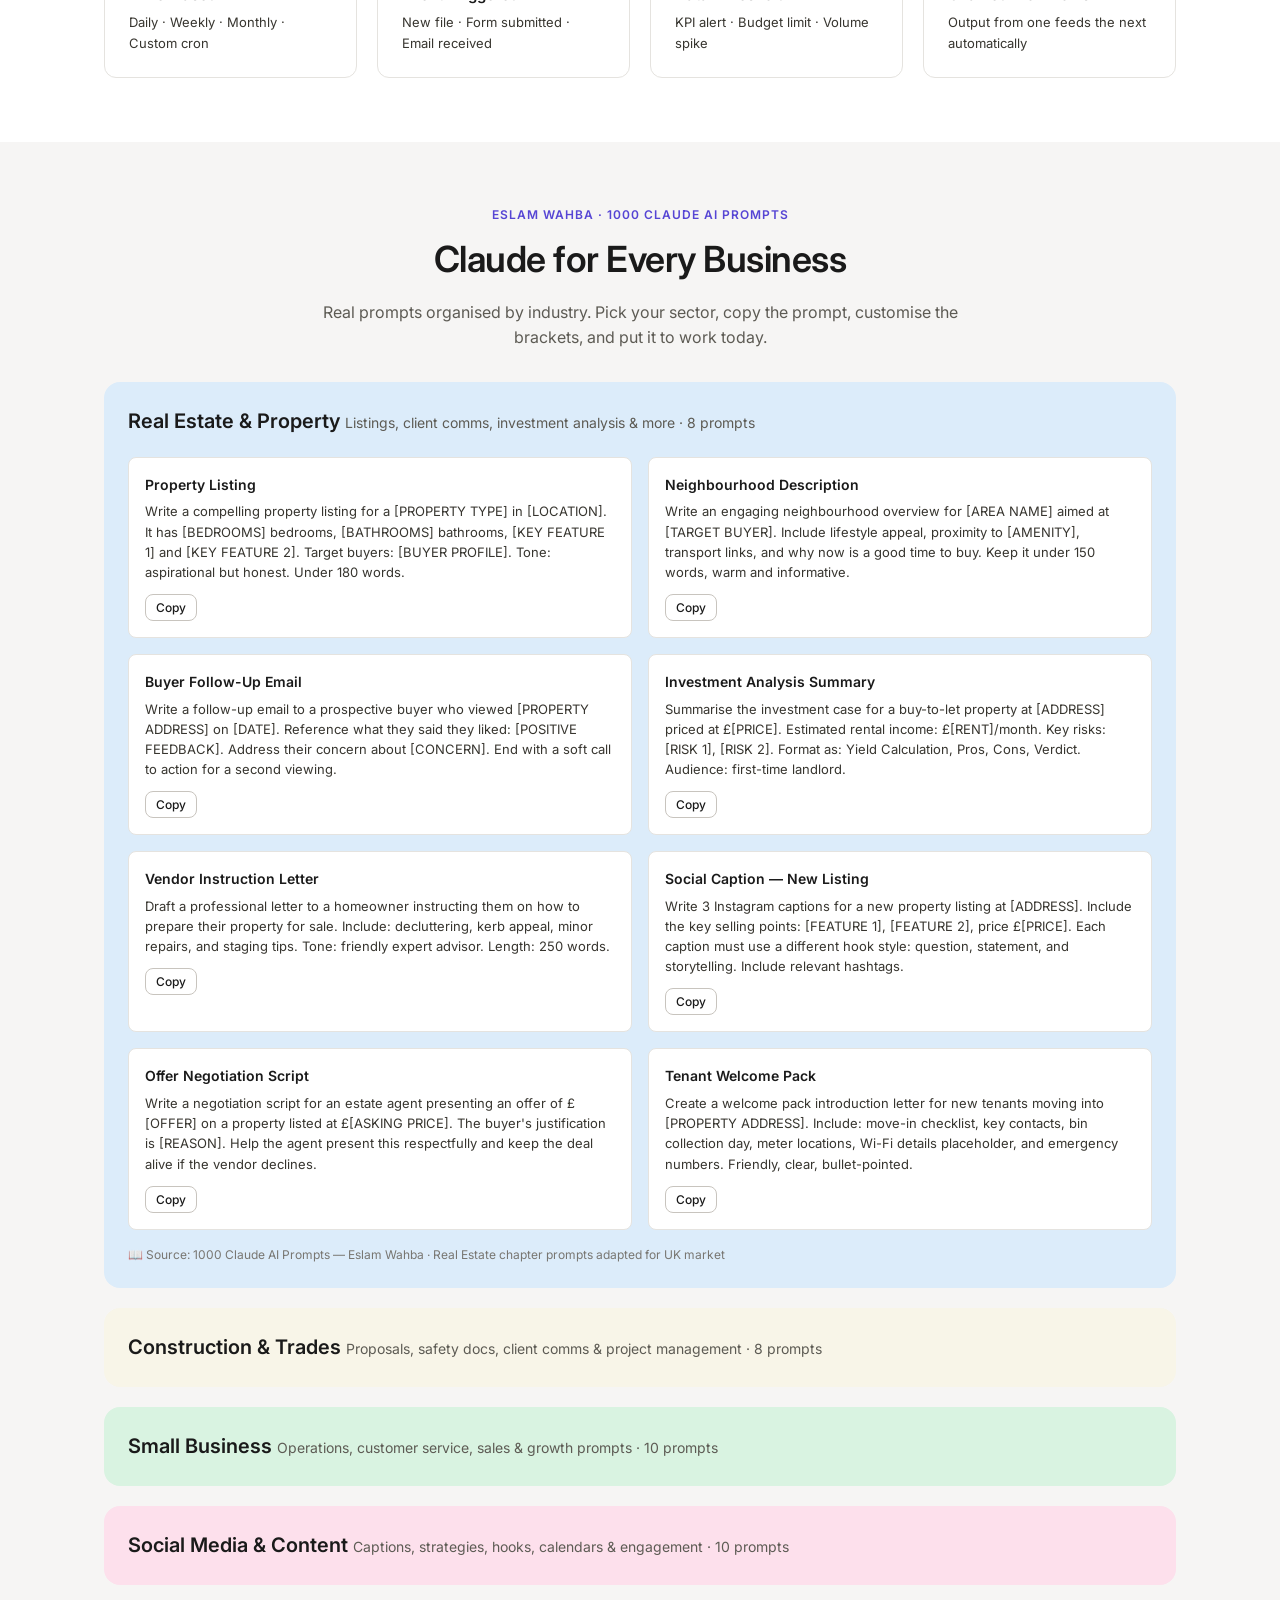
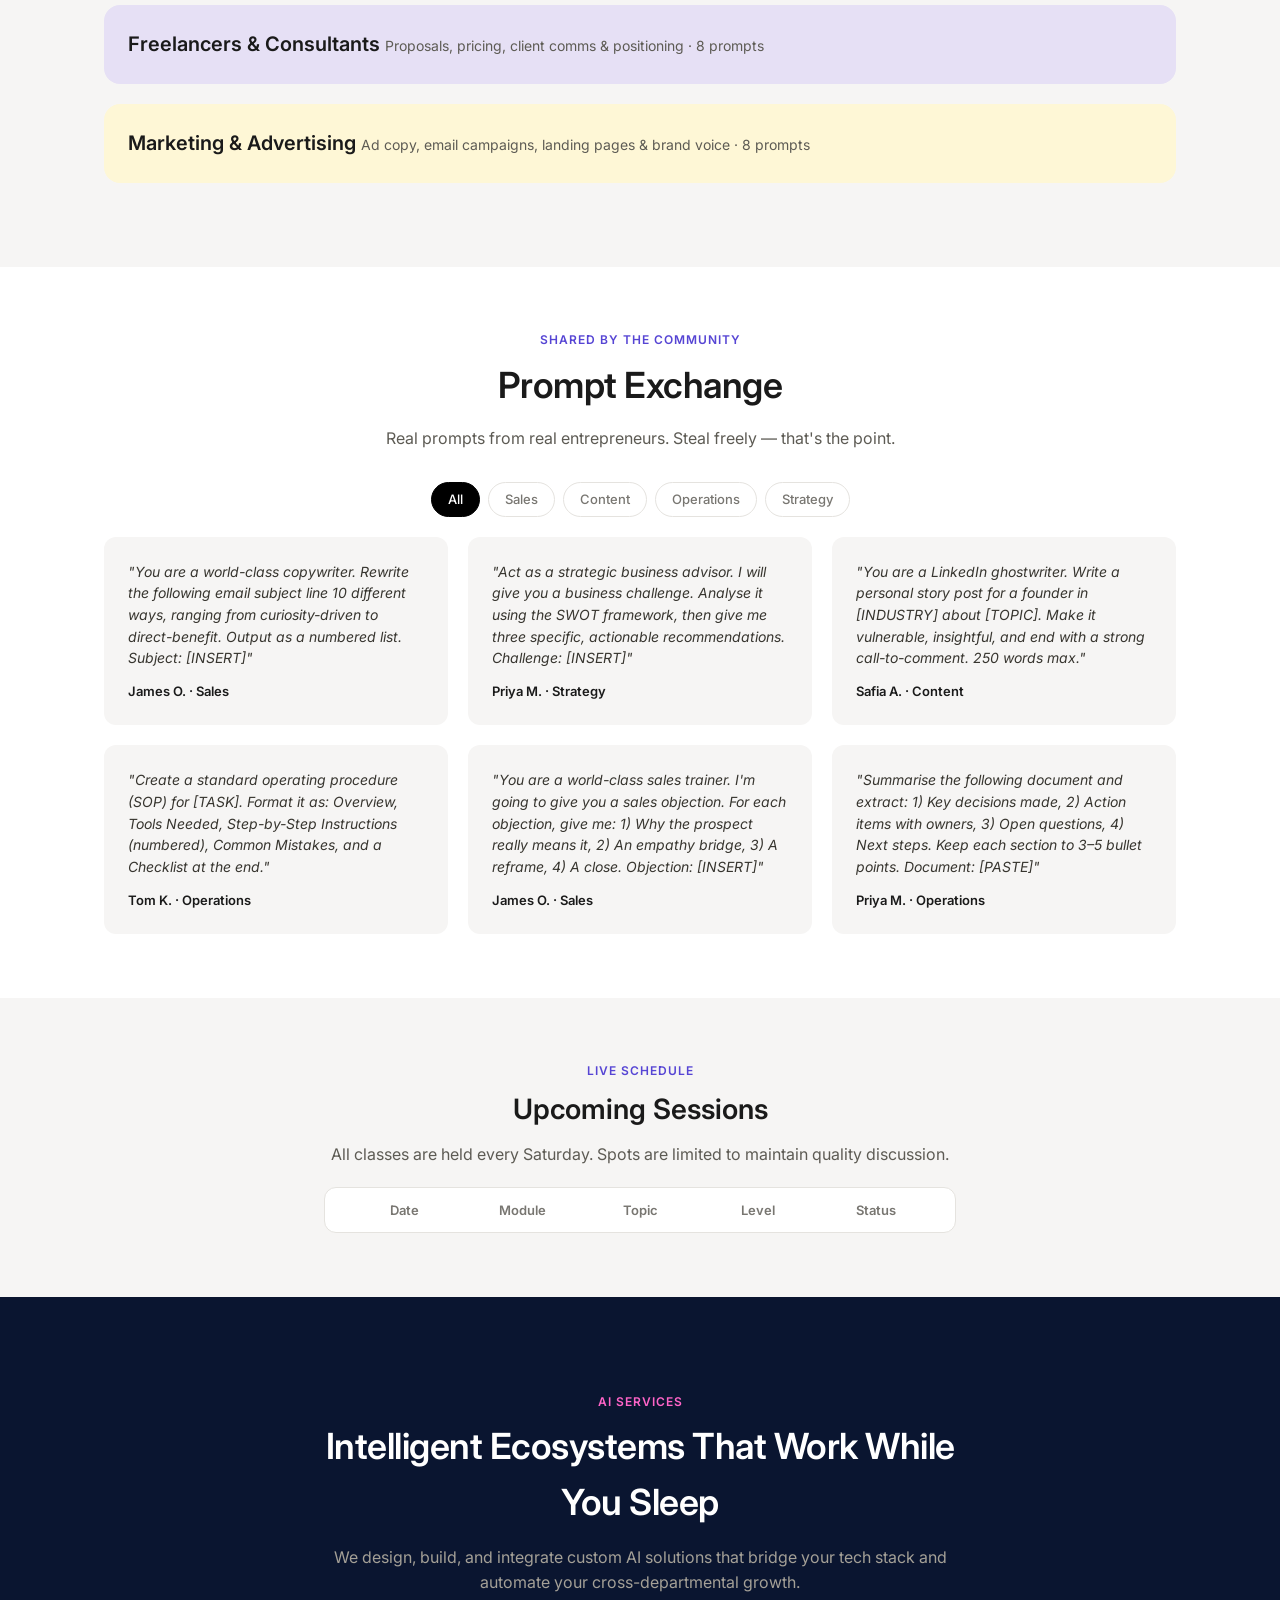
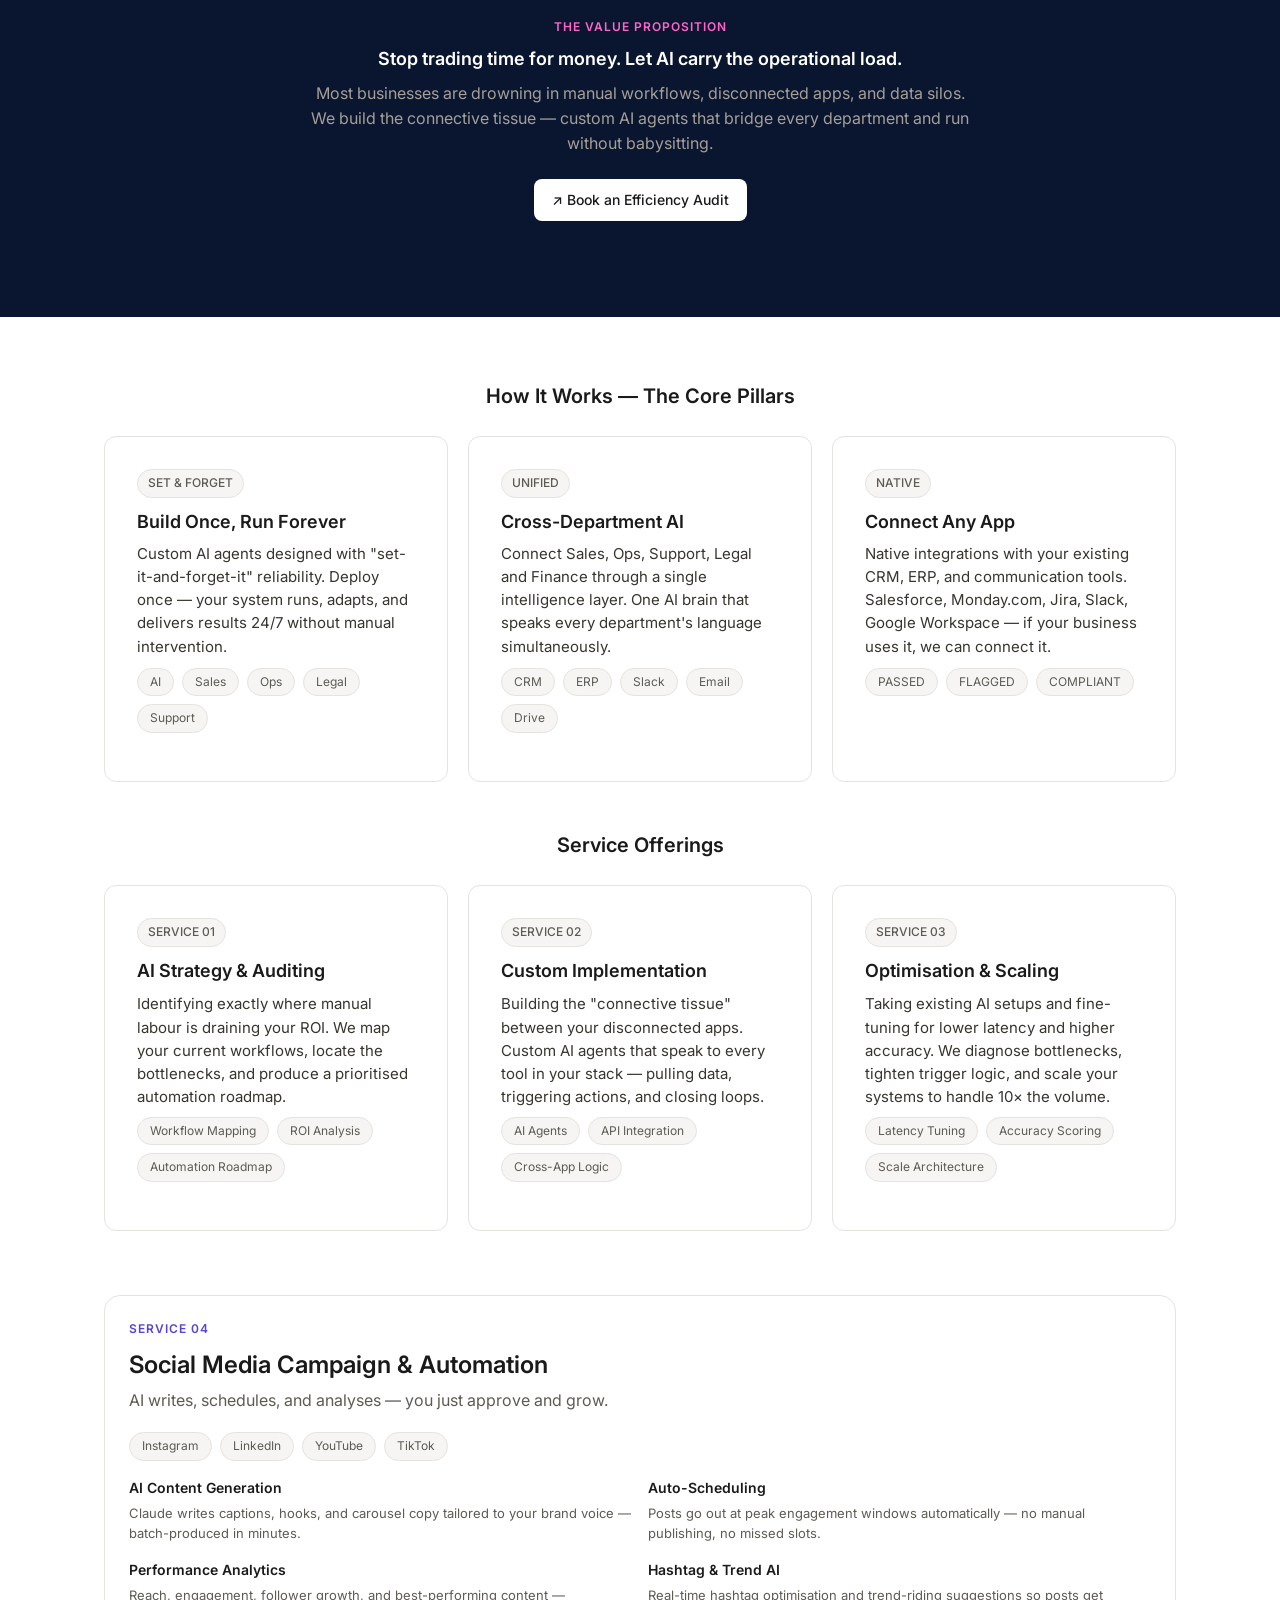
==== commit eff807bd: "Sharpen logo, add Ahmed's real photo, reorder/reposition nav links - brand-mark enlarged 48->64px wi" ====
--- a/docs/index.html
+++ b/docs/index.html
@@ -42,10 +42,10 @@
   </a>
   <div class="nav-links">
     <a href="#about">About</a>
+    <a href="#aiservices">AI Services</a>
     <a href="#curriculum">Curriculum</a>
     <a href="#tips">Tips</a>
     <a href="#usecases">Prompts</a>
-    <a href="#aiservices">AI Services</a>
     <a href="#sessions">Sessions</a>
   </div>
   <div class="nav-right">
@@ -76,8 +76,13 @@
 <section id="meet" class="section">
   <div class="container grid grid-asym">
     <div>
-      <div class="kicker">Your Instructor</div>
-      <h2 style="font-size:32px;letter-spacing:-0.5px;margin-bottom:8px;">Ahmed Warsame</h2>
+      <div style="display:flex;align-items:center;gap:20px;margin-bottom:16px;">
+        <img src="ahmed-warsame.png" alt="Ahmed Warsame — Founder of WarsaAi" style="width:96px;height:96px;border-radius:50%;object-fit:cover;object-position:top center;border:2px solid var(--hairline-strong);flex-shrink:0;">
+        <div>
+          <div class="kicker" style="margin-bottom:4px;">Your Instructor</div>
+          <h2 style="font-size:28px;letter-spacing:-0.5px;">Ahmed Warsame</h2>
+        </div>
+      </div>
       <p style="color:var(--slate);margin-bottom:16px;">AI Specialist · London, UK · Electronic Trading · Front-Office Operations · Technology Infrastructure Engineer/Manager · Certified AI Implementation Specialist</p>
       <p style="color:var(--charcoal);margin-bottom:12px;">Nearly 20 years in the front office at Goldman Sachs, BNP Paribas, and Rothesay — supporting electronic trading across FX, Equities, Fixed Income and Rates, leading client onboarding and infrastructure at institutional scale.</p>
       <p style="color:var(--charcoal);margin-bottom:20px;">Now applying that same operational rigour to AI — certified across six tools in 2026 and building this community to share what actually works.</p>
--- a/docs/styles.css
+++ b/docs/styles.css
@@ -107,11 +107,11 @@
   align-items: center;
   line-height: 1;
 }
-.brand-mark { height: 48px; width: auto; display: block; }
+.brand-mark { height: 64px; width: auto; display: block; filter: drop-shadow(0 1px 1px rgba(0,0,0,0.15)); }
 .footer .brand-mark { height: 84px; }
-.nav-links { display: flex; gap: var(--sp-lg); font-size: 14px; font-weight: 500; }
+.nav-links { display: flex; align-items: center; gap: var(--sp-lg); font-size: 14px; font-weight: 600; margin-left: var(--sp-xl); }
 .nav-links a { color: var(--ink); }
-.nav-right { display: flex; align-items: center; gap: var(--sp-sm); }
+.nav-right { display: flex; align-items: center; gap: var(--sp-sm); margin-left: auto; }
 
 /* Hero */
 .hero {
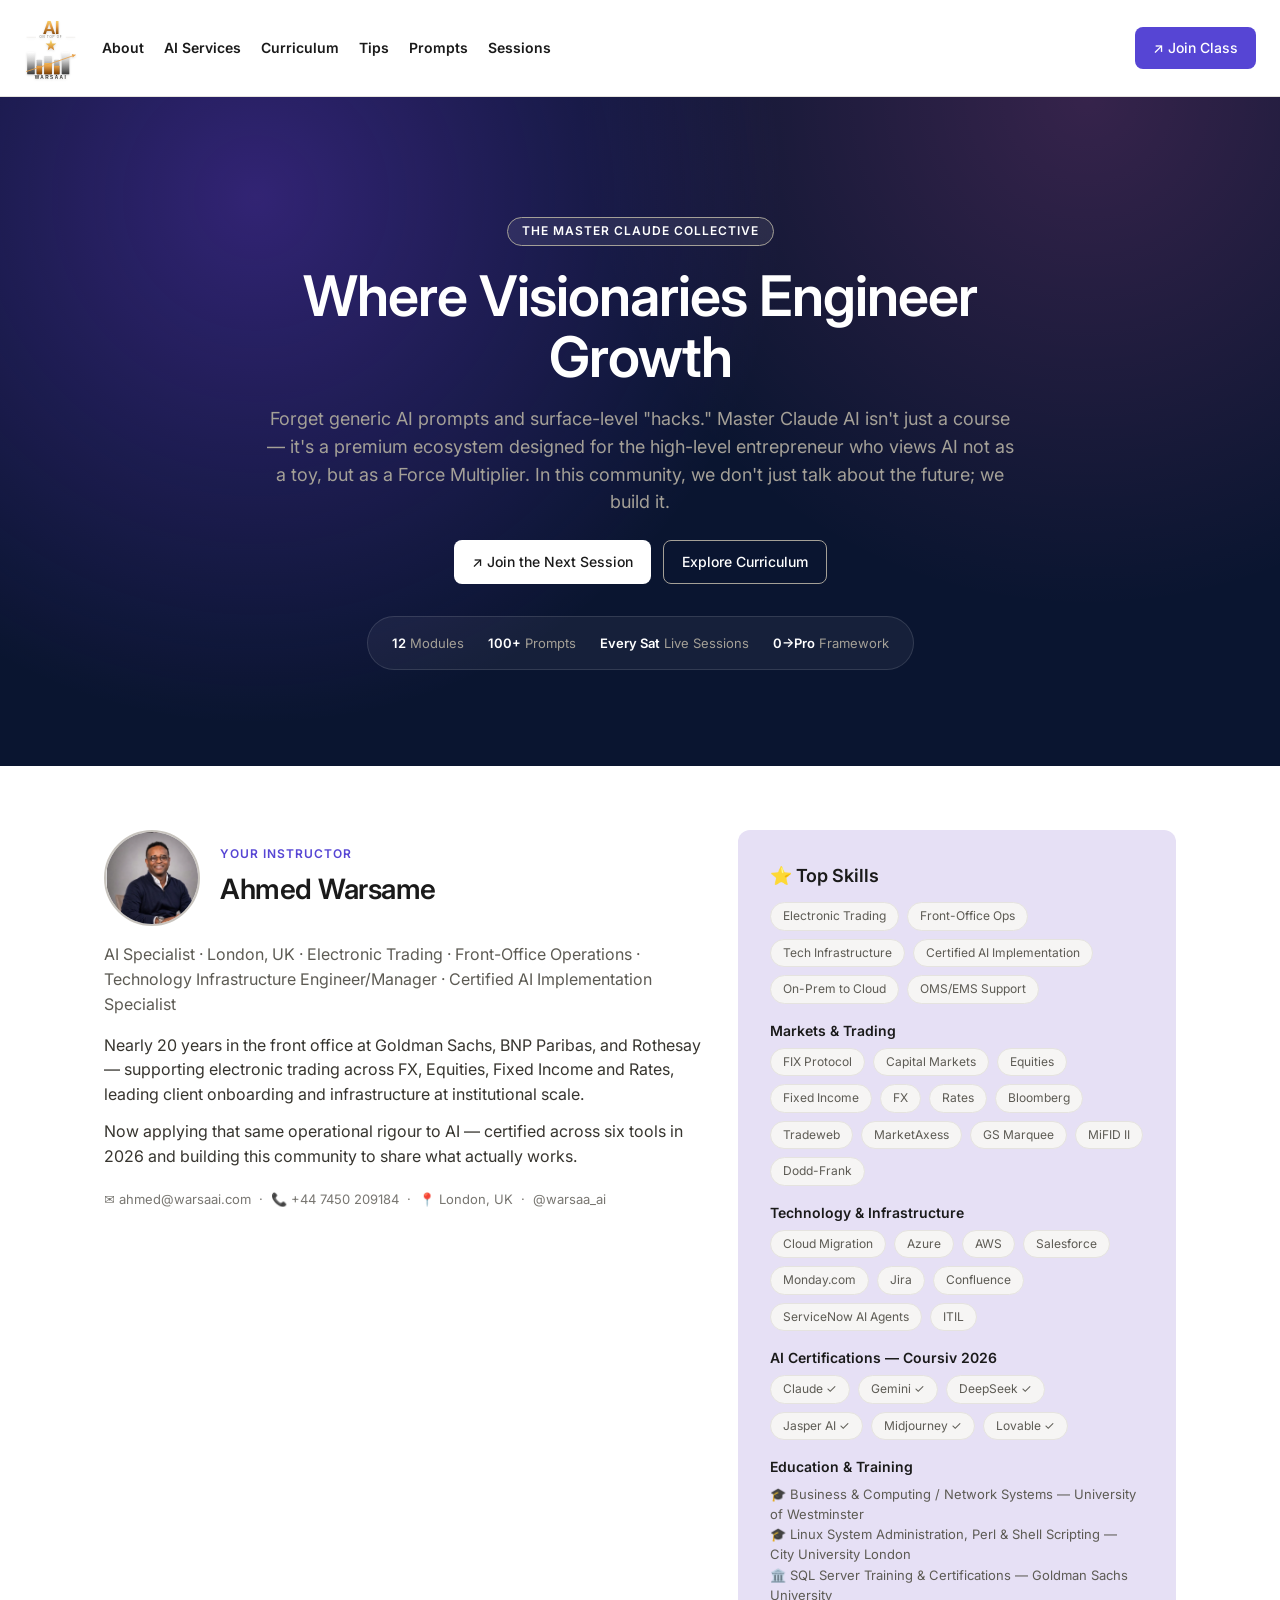
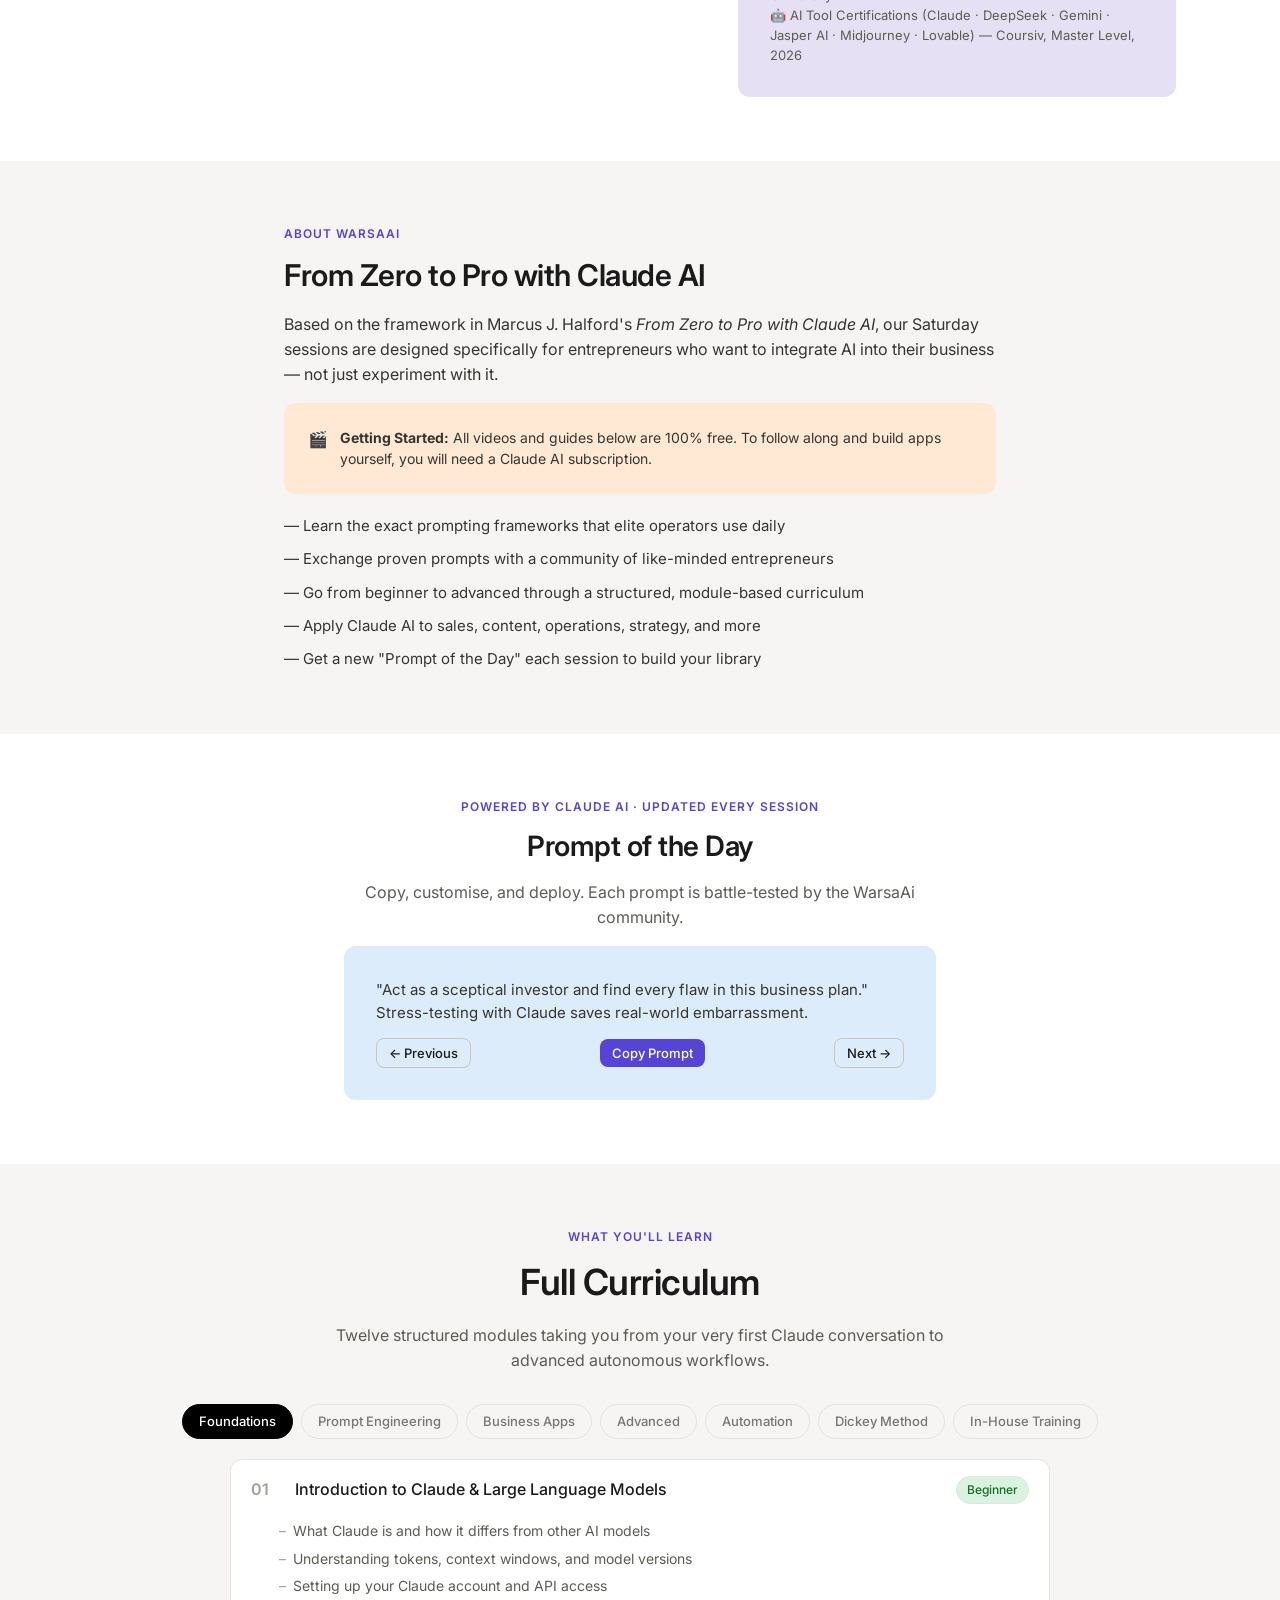
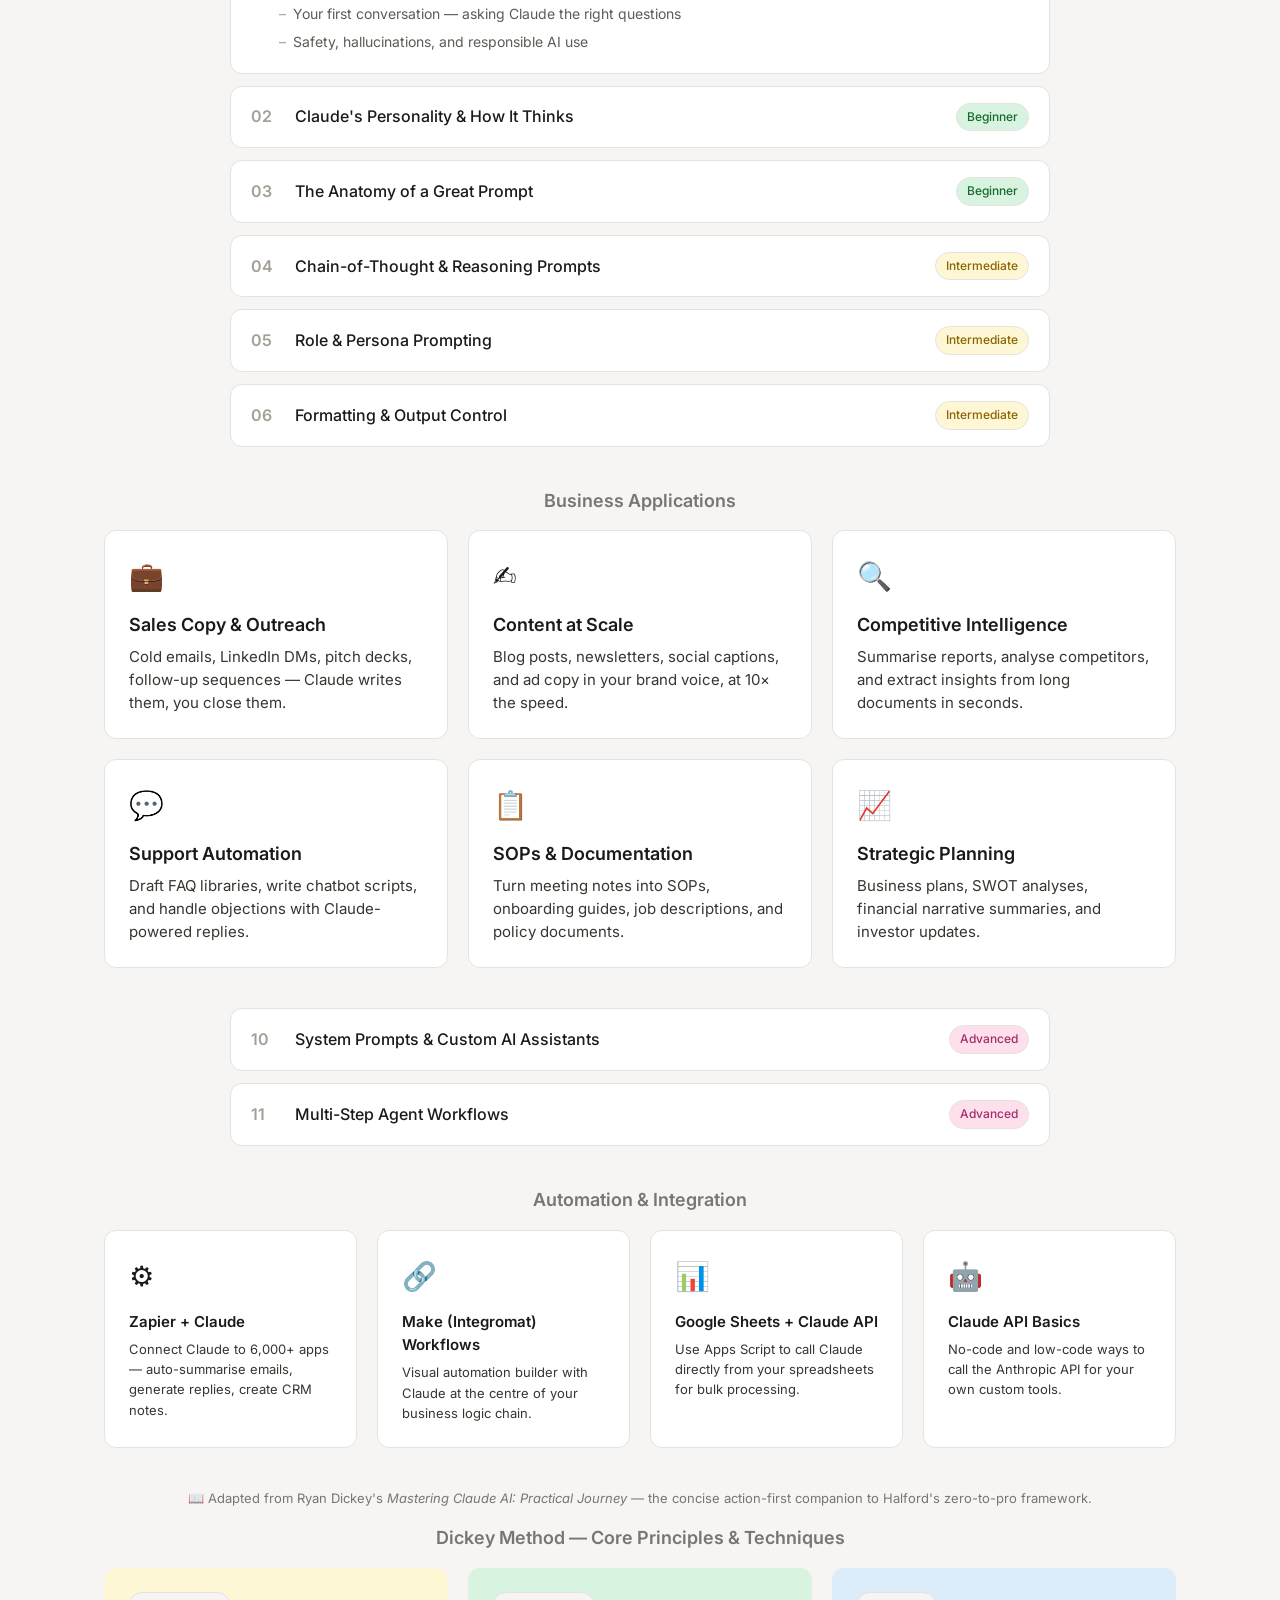
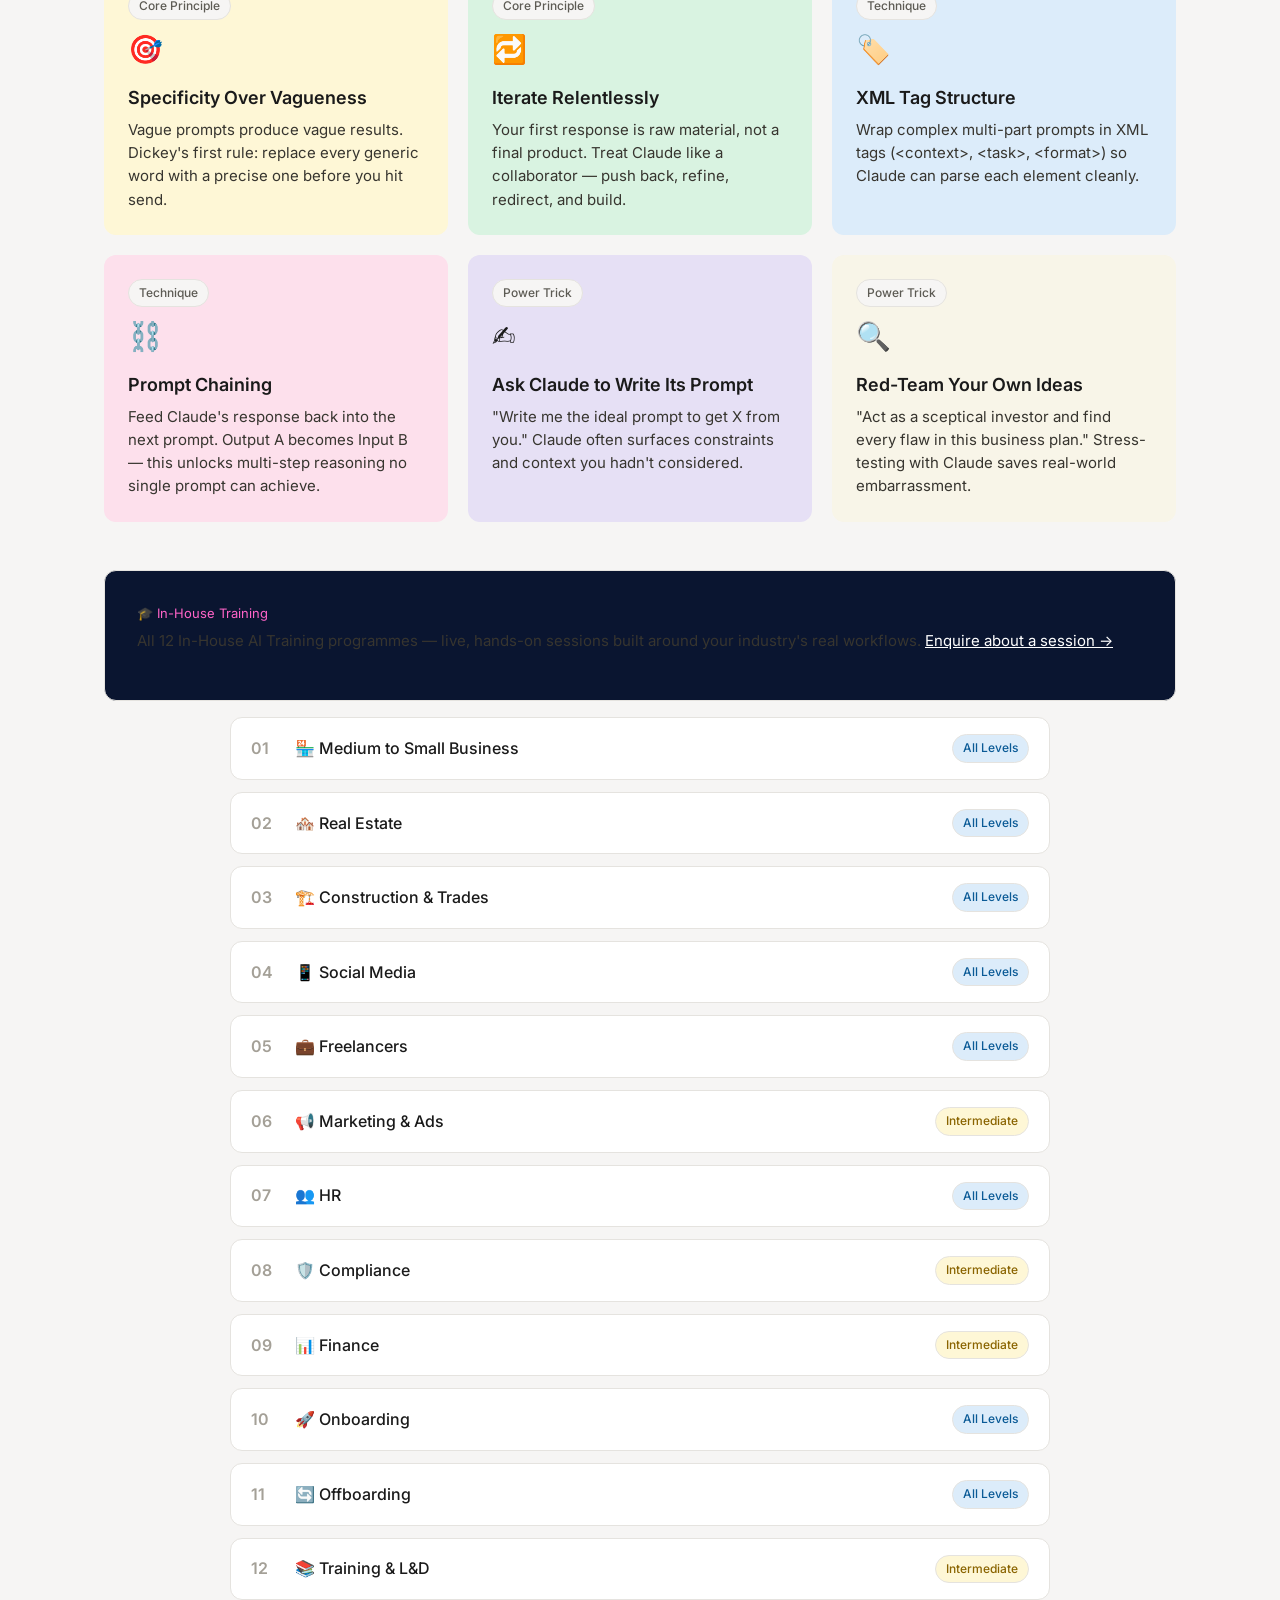
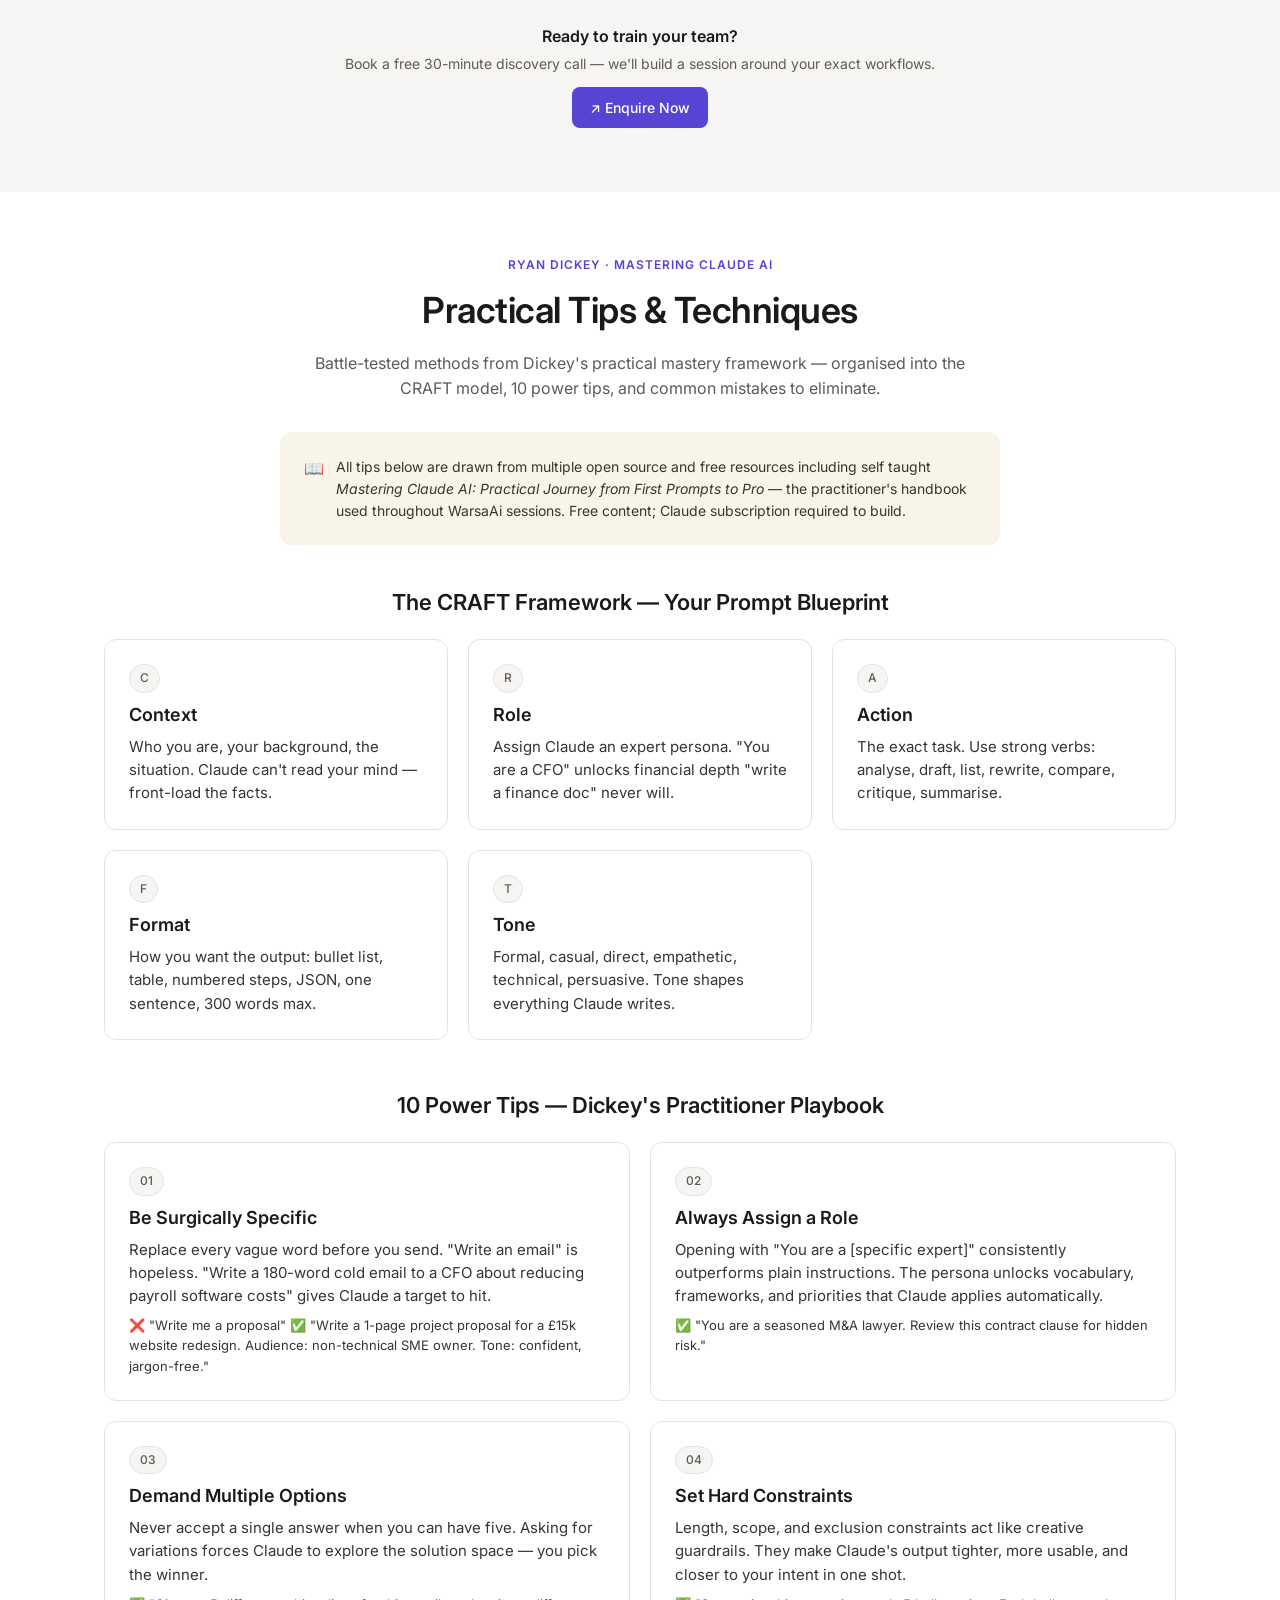
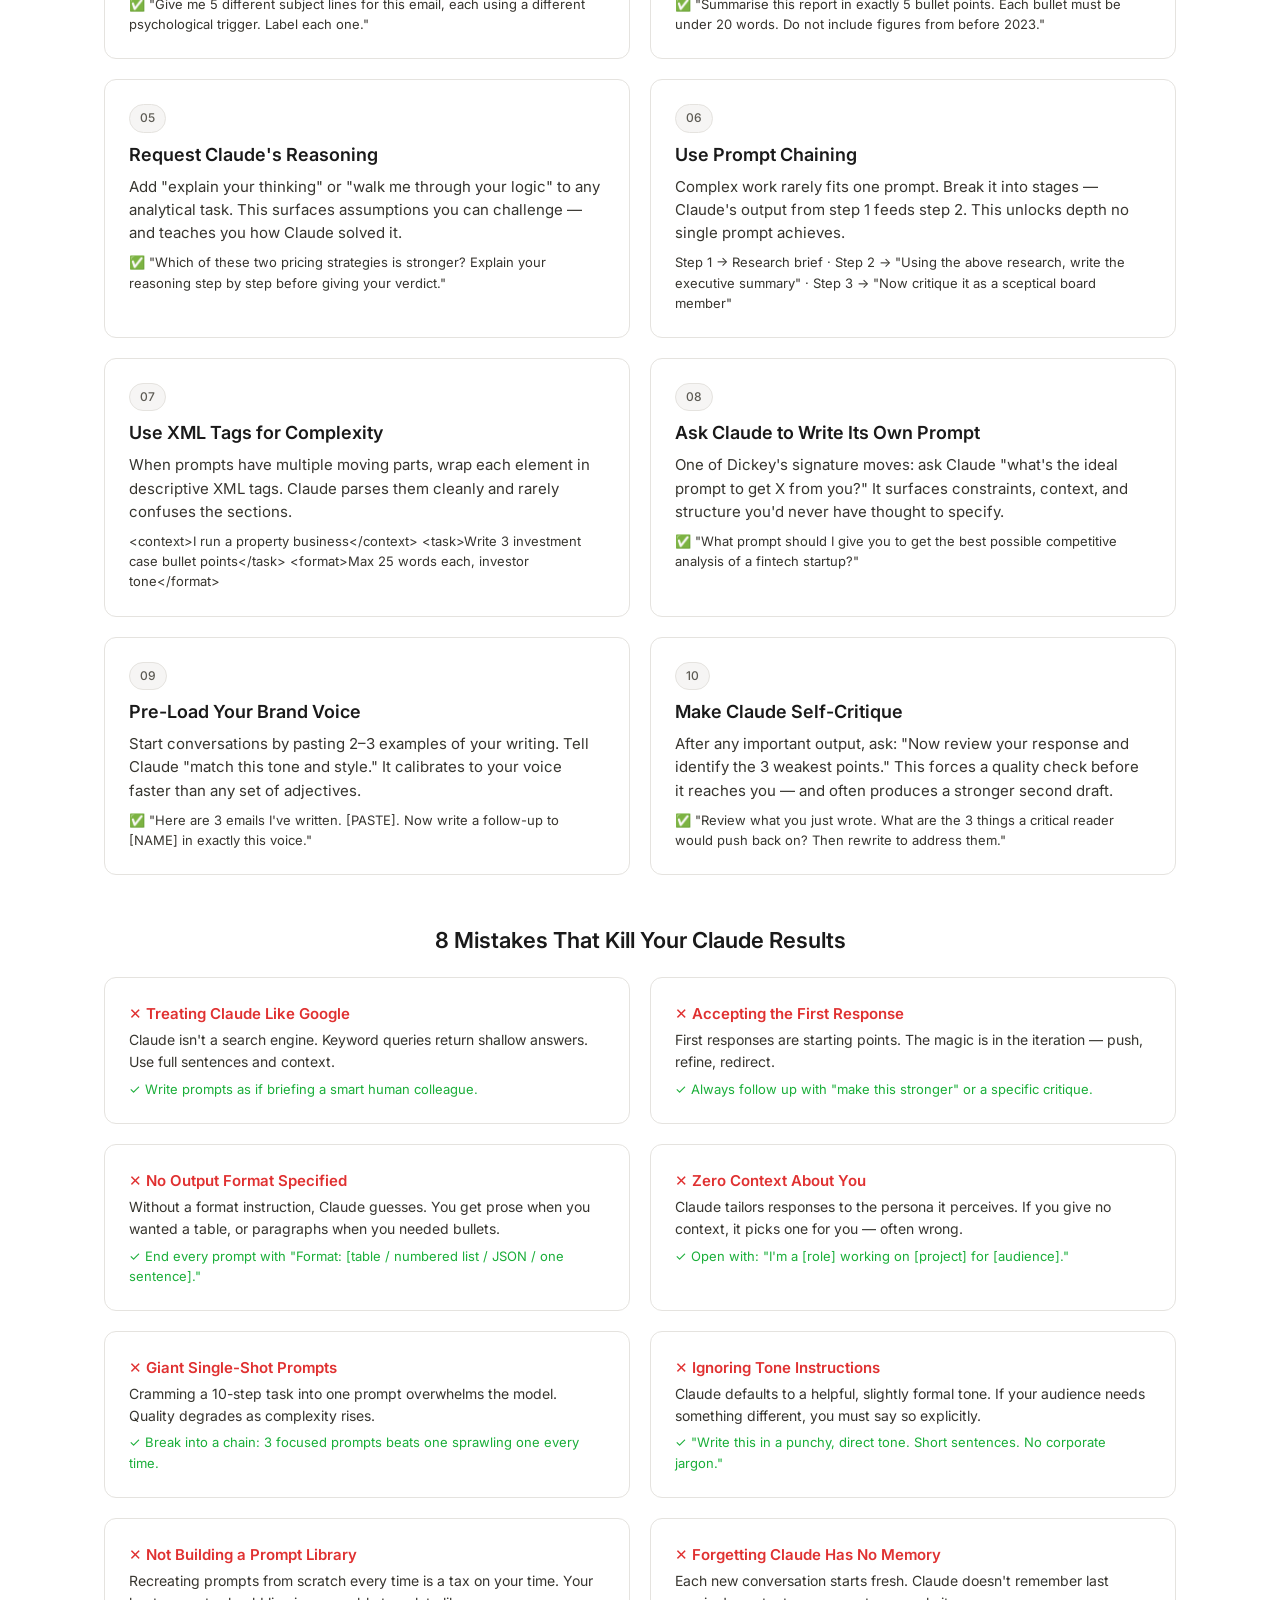
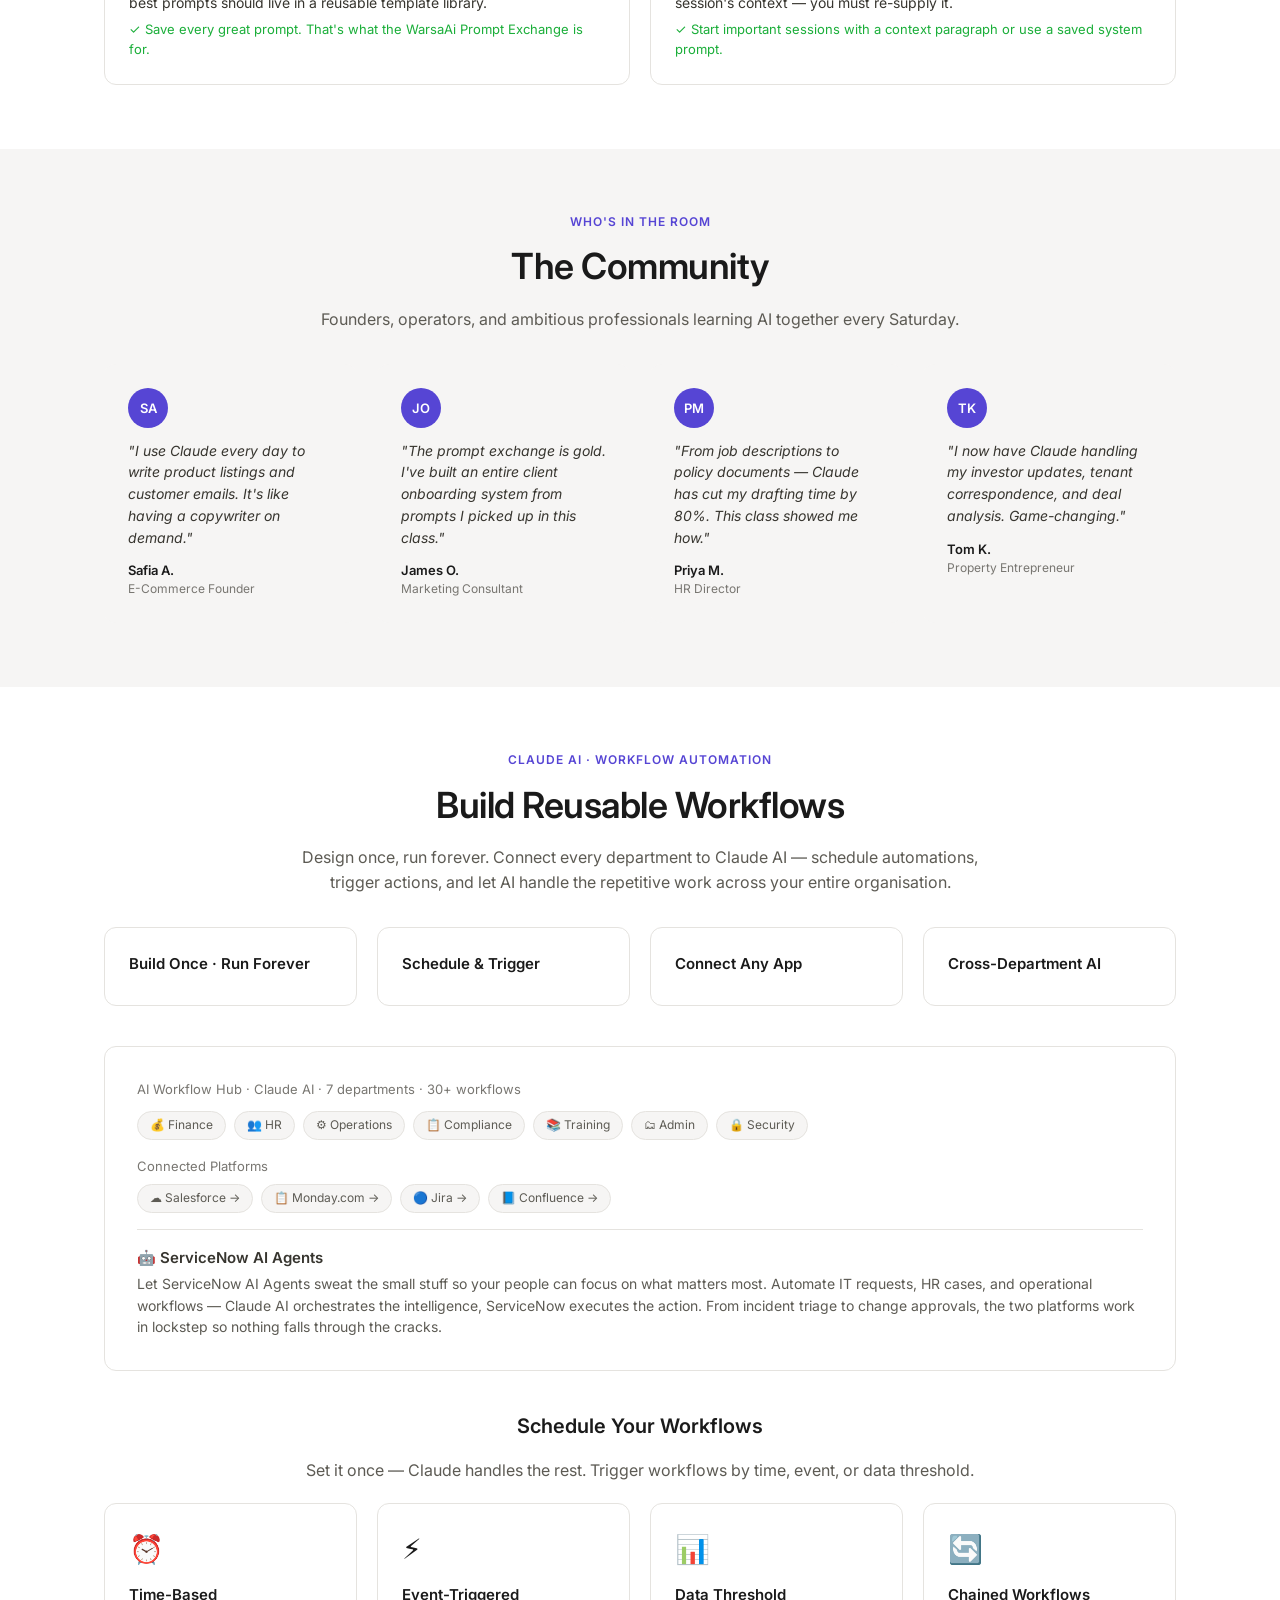
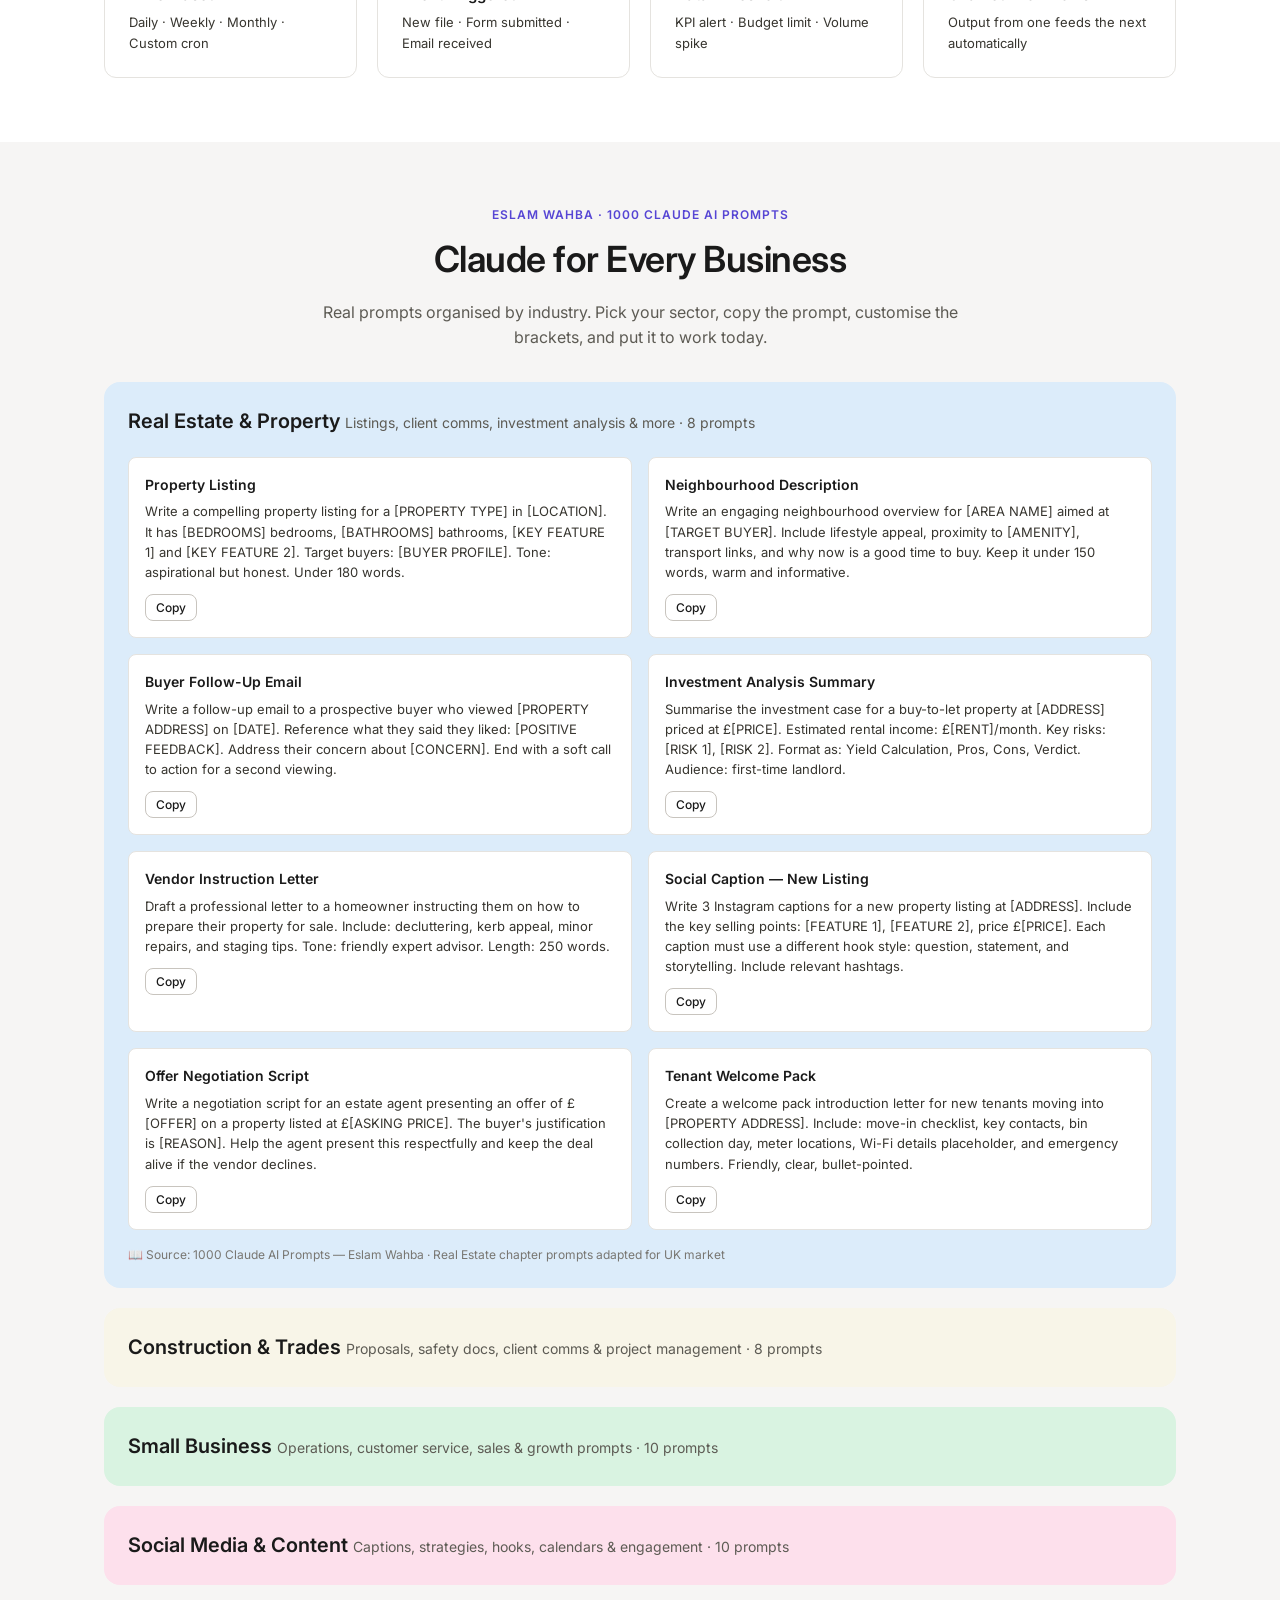
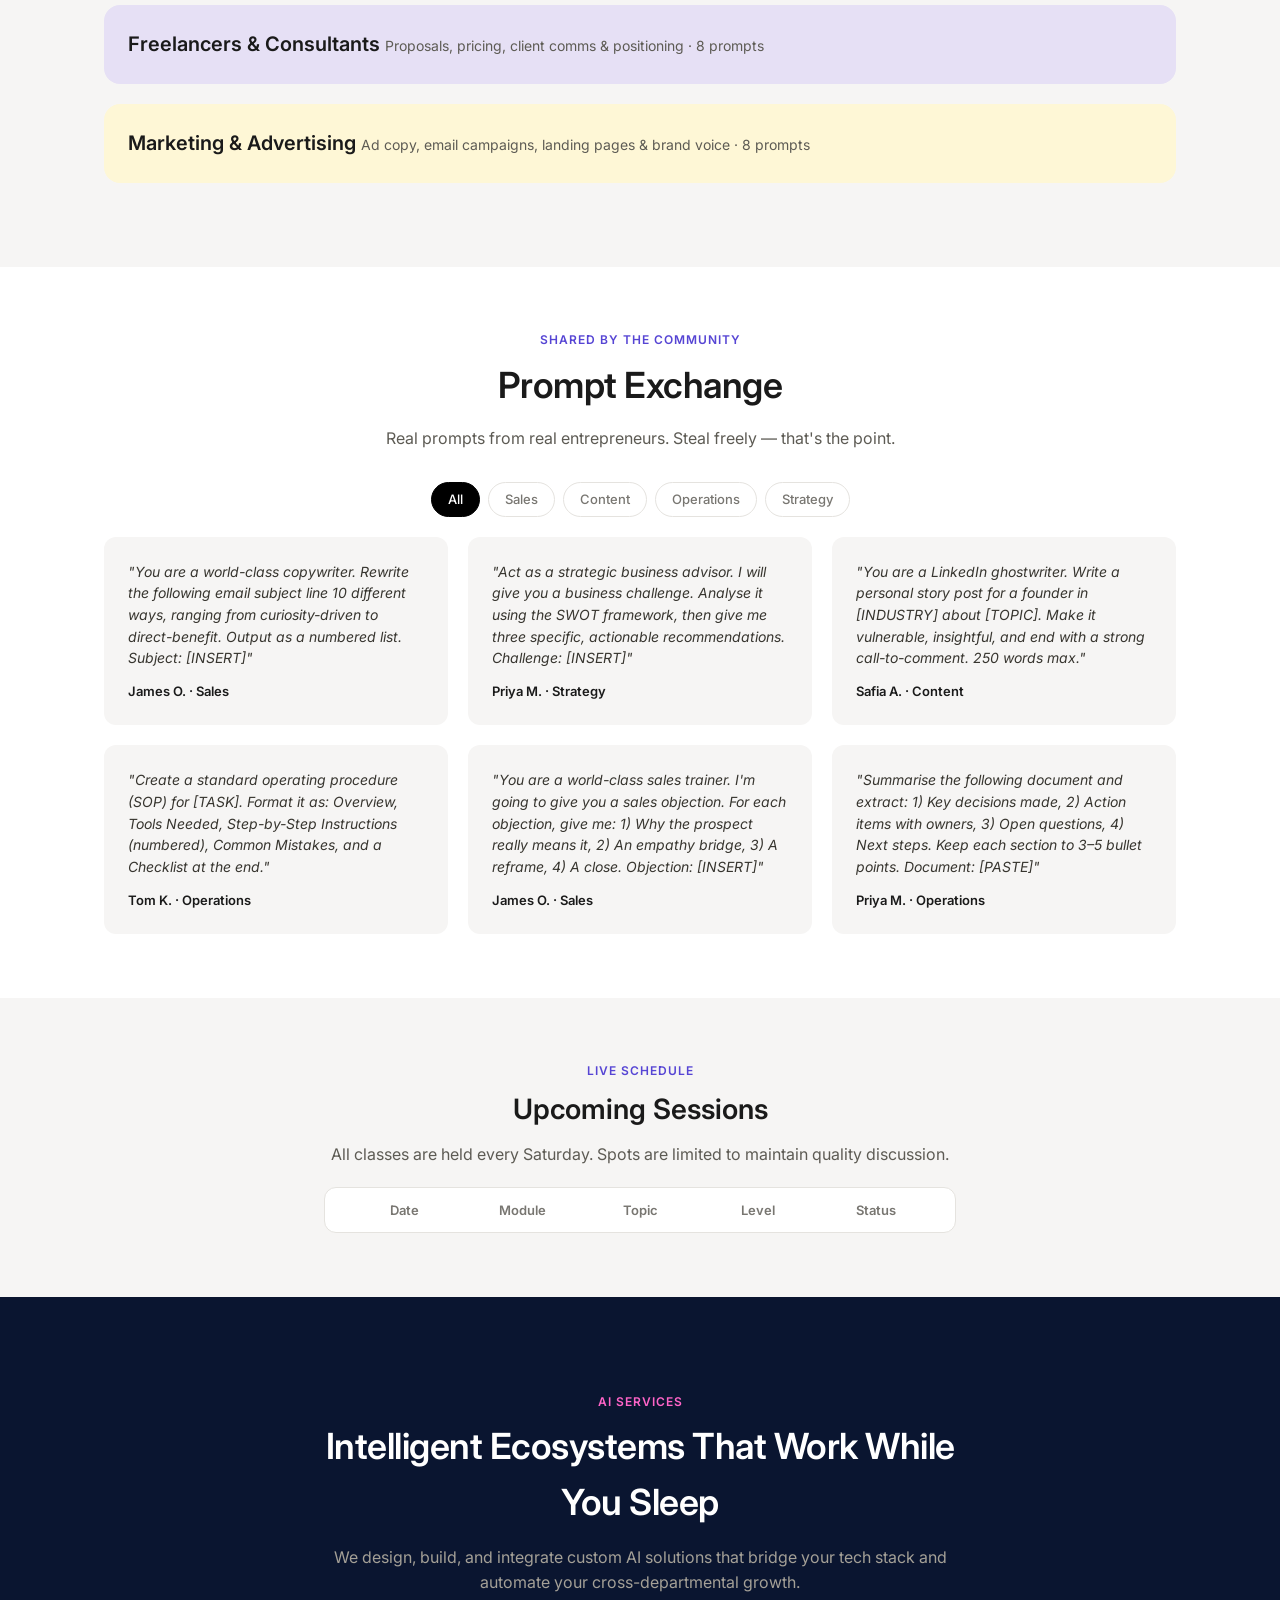
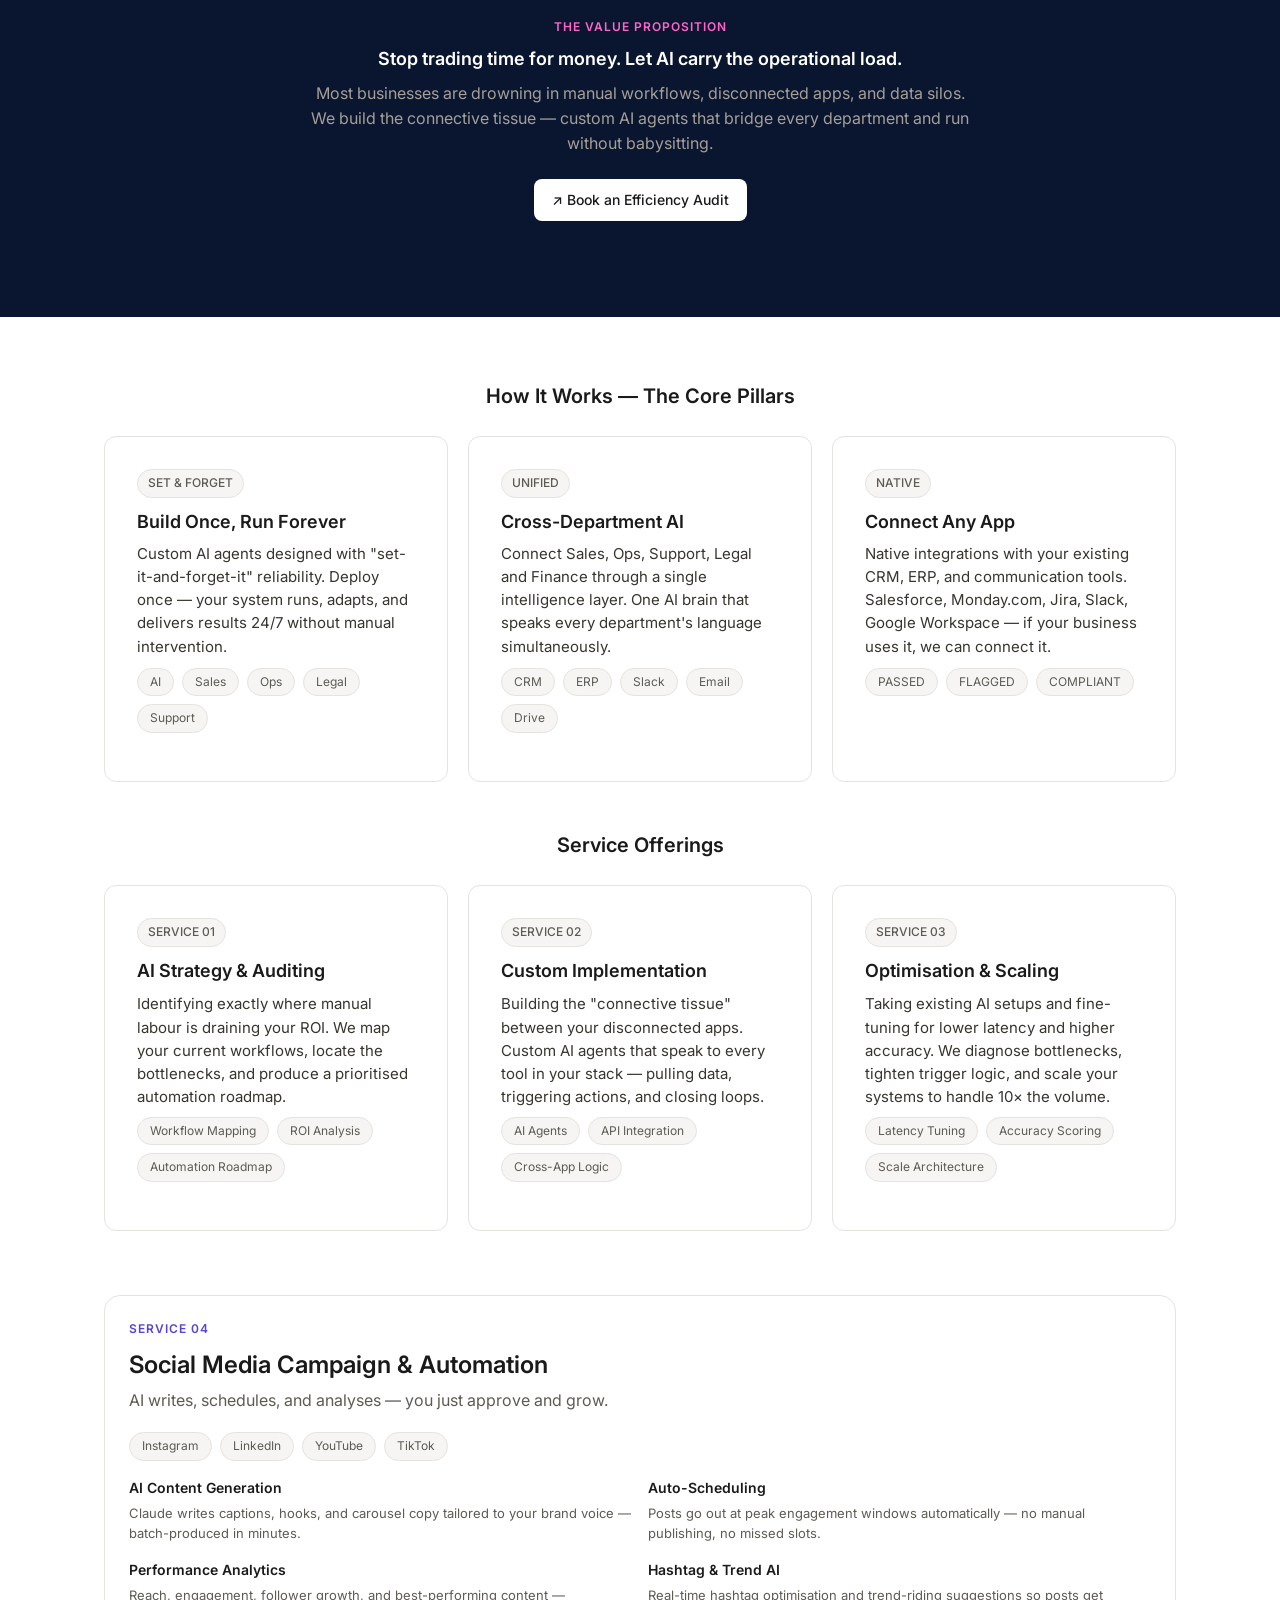
==== commit 1cf4fe94: "Fix Ahmed's photo crop for the circular avatar The extracted PNG was a 1005x499 transparent canvas w" ====
--- a/docs/index.html
+++ b/docs/index.html
@@ -77,7 +77,7 @@
   <div class="container grid grid-asym">
     <div>
       <div style="display:flex;align-items:center;gap:20px;margin-bottom:16px;">
-        <img src="ahmed-warsame.png" alt="Ahmed Warsame — Founder of WarsaAi" style="width:96px;height:96px;border-radius:50%;object-fit:cover;object-position:top center;border:2px solid var(--hairline-strong);flex-shrink:0;">
+        <img src="ahmed-warsame.png" alt="Ahmed Warsame — Founder of WarsaAi" style="width:96px;height:96px;border-radius:50%;object-fit:cover;object-position:center;border:2px solid var(--hairline-strong);flex-shrink:0;">
         <div>
           <div class="kicker" style="margin-bottom:4px;">Your Instructor</div>
           <h2 style="font-size:28px;letter-spacing:-0.5px;">Ahmed Warsame</h2>
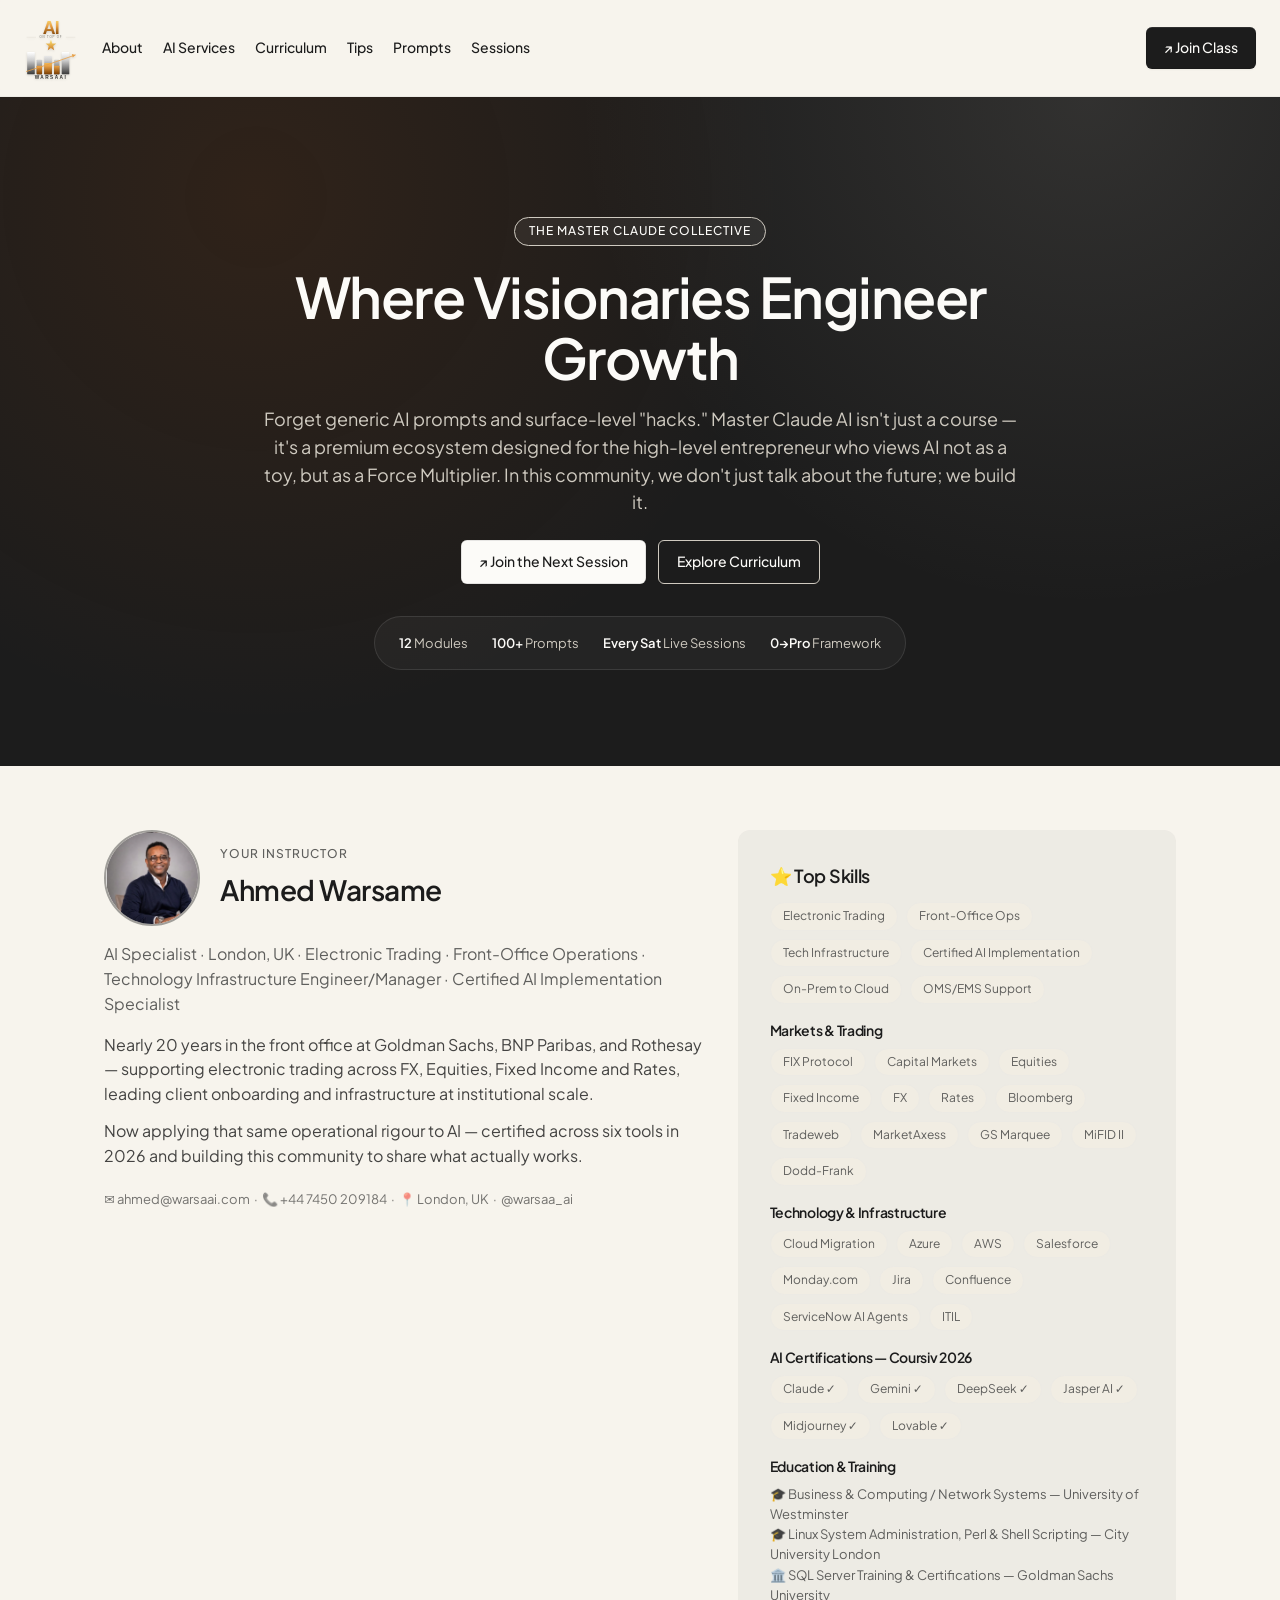
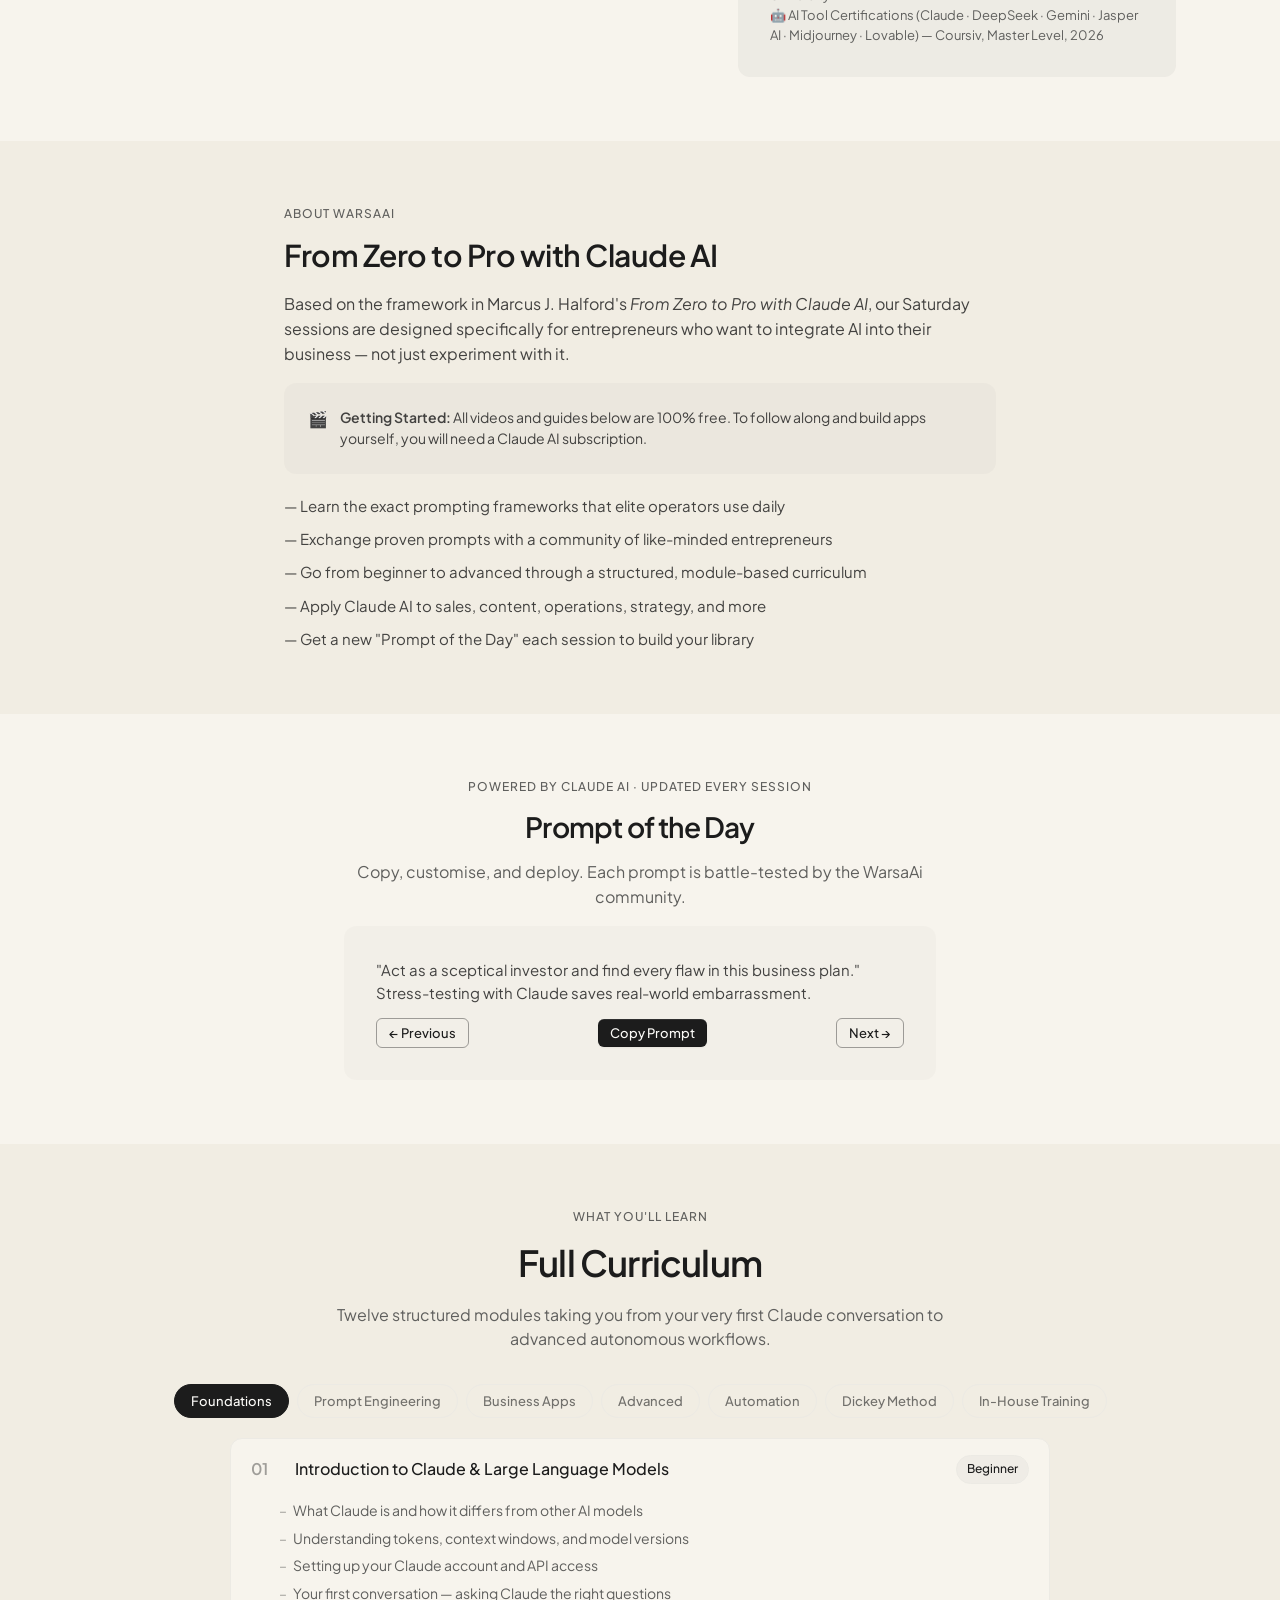
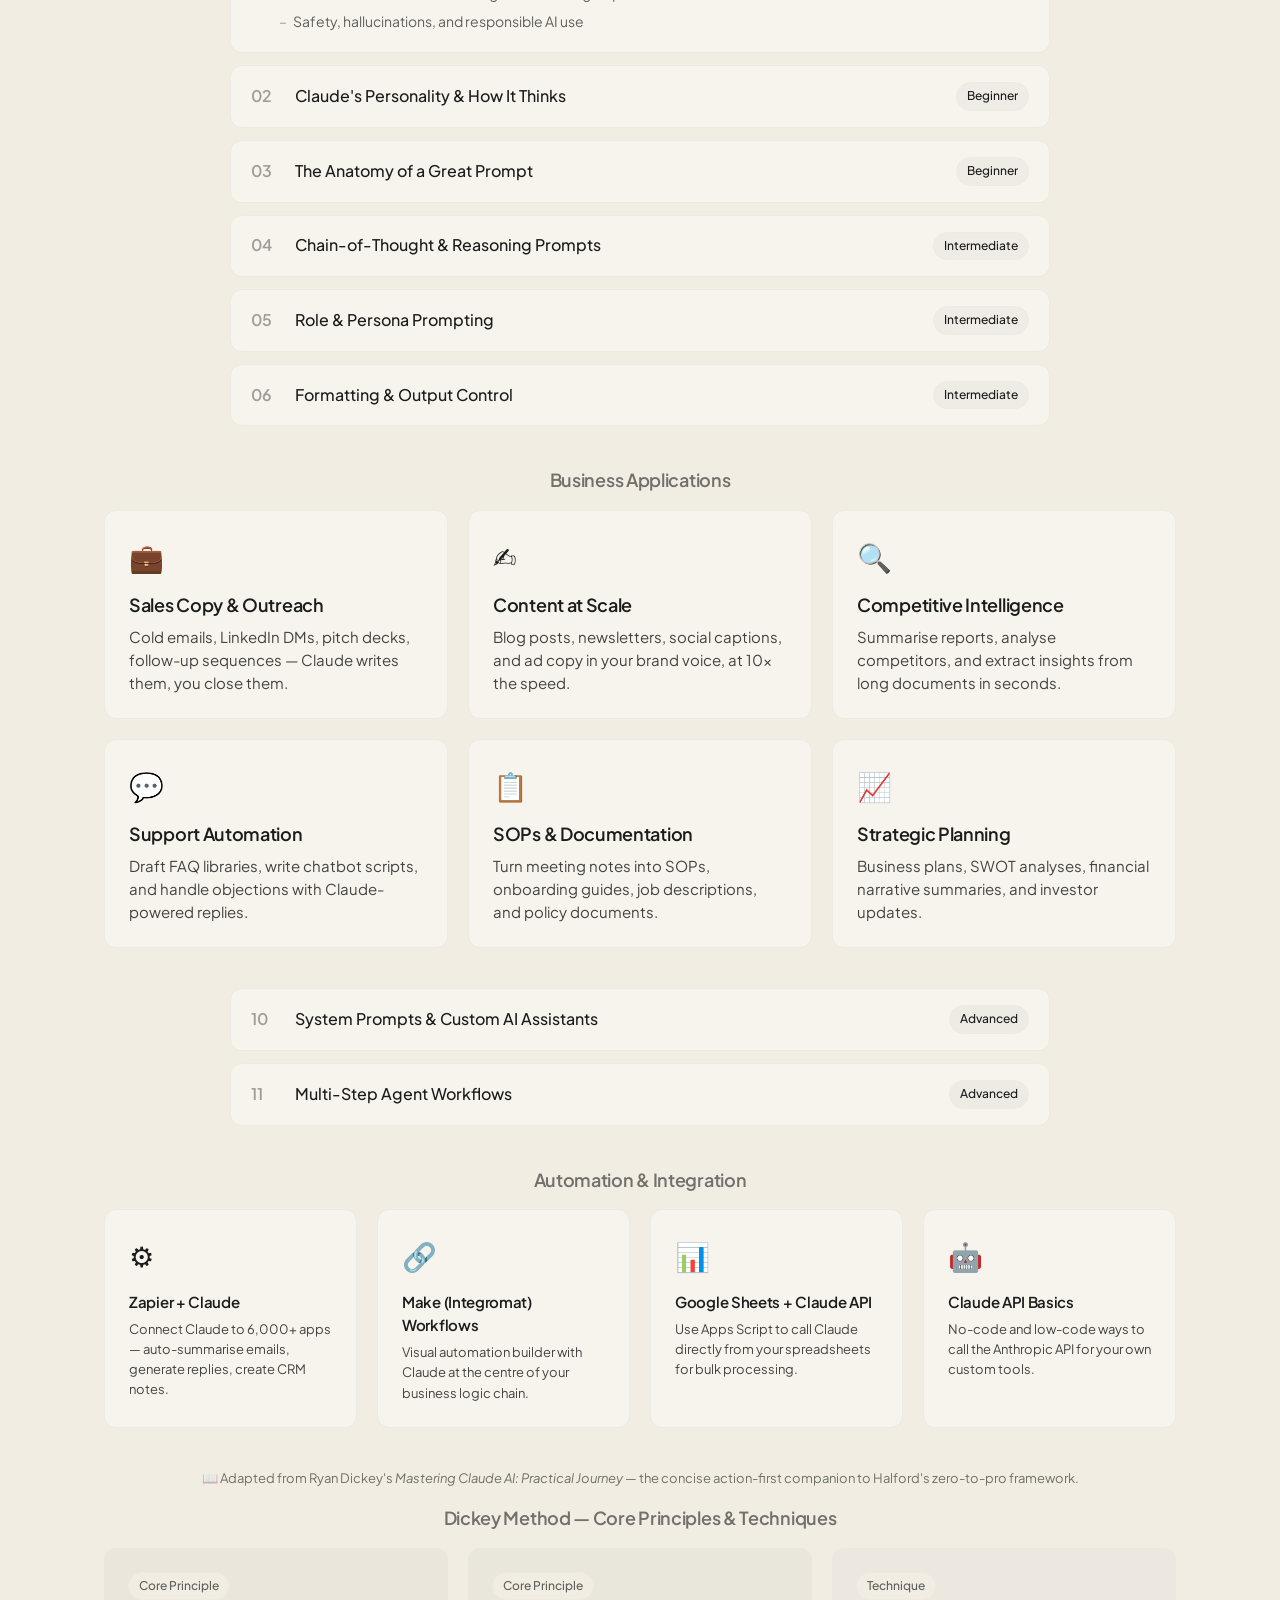
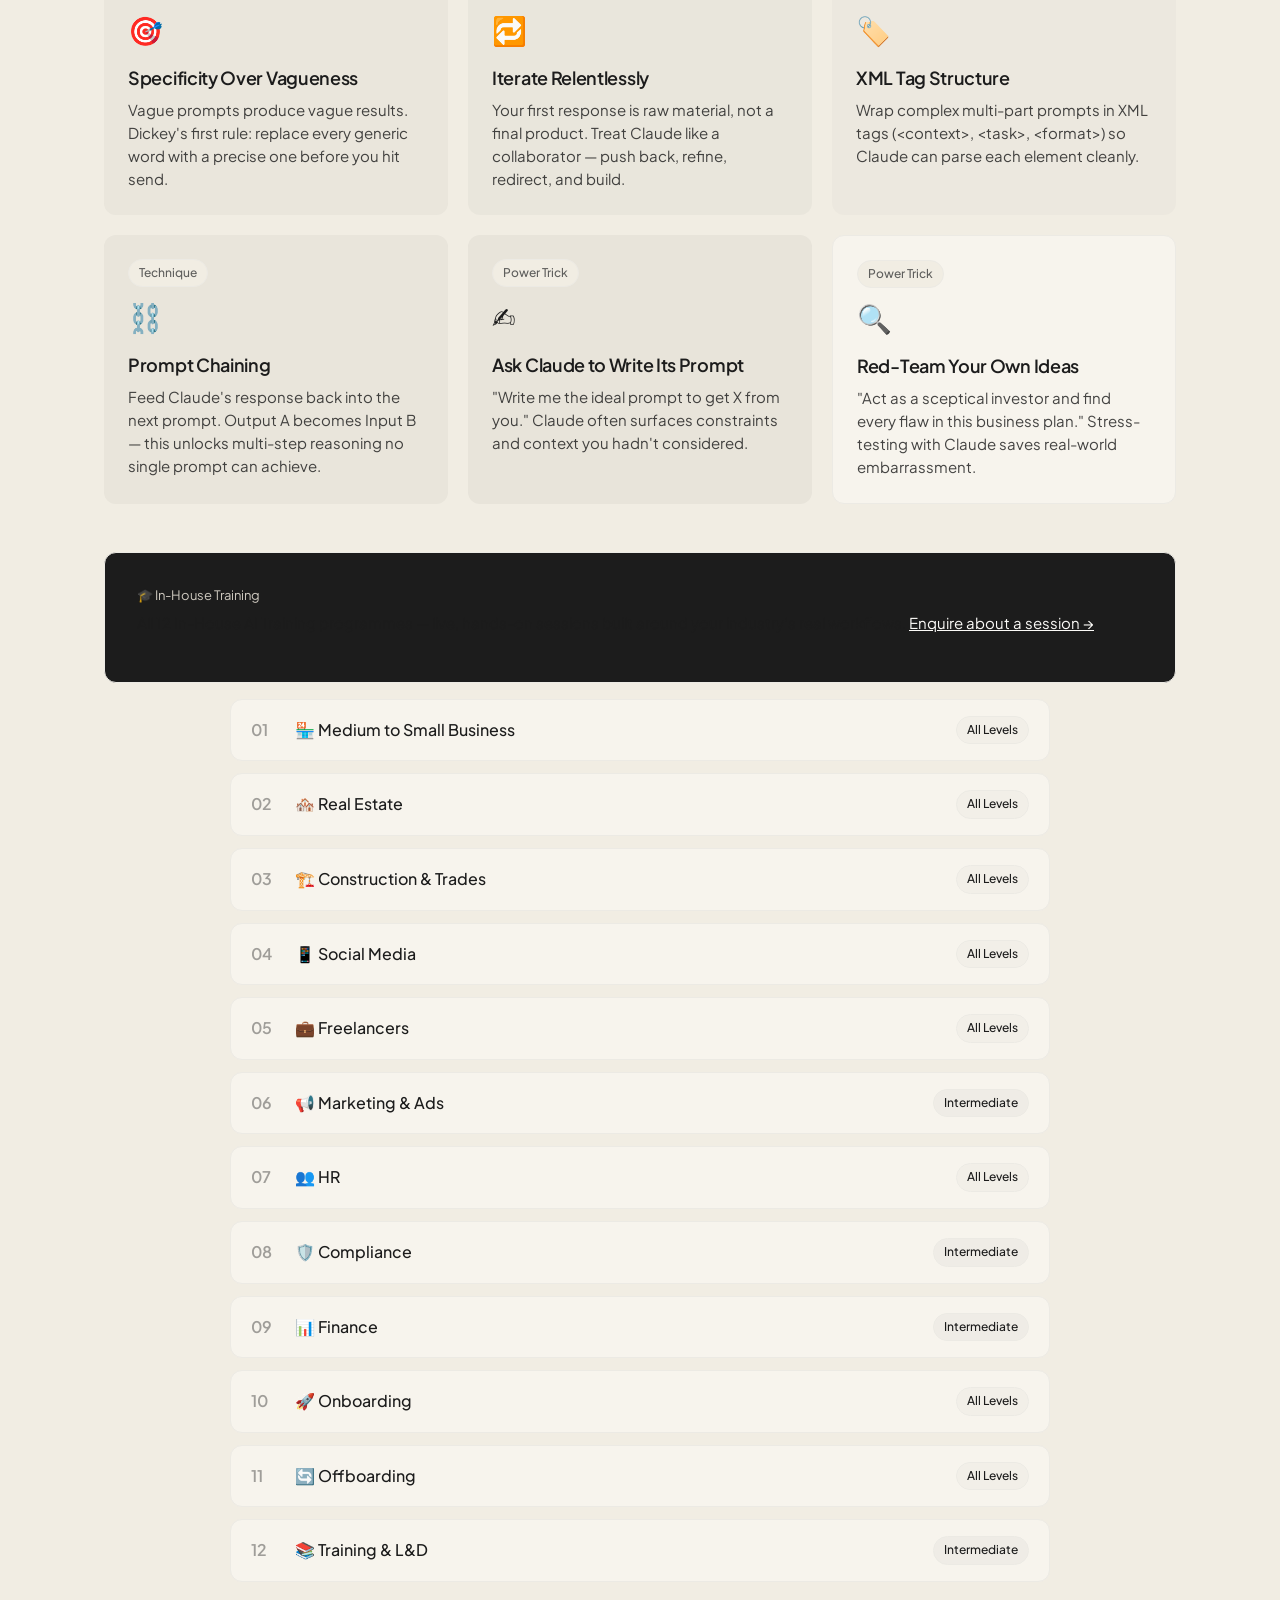
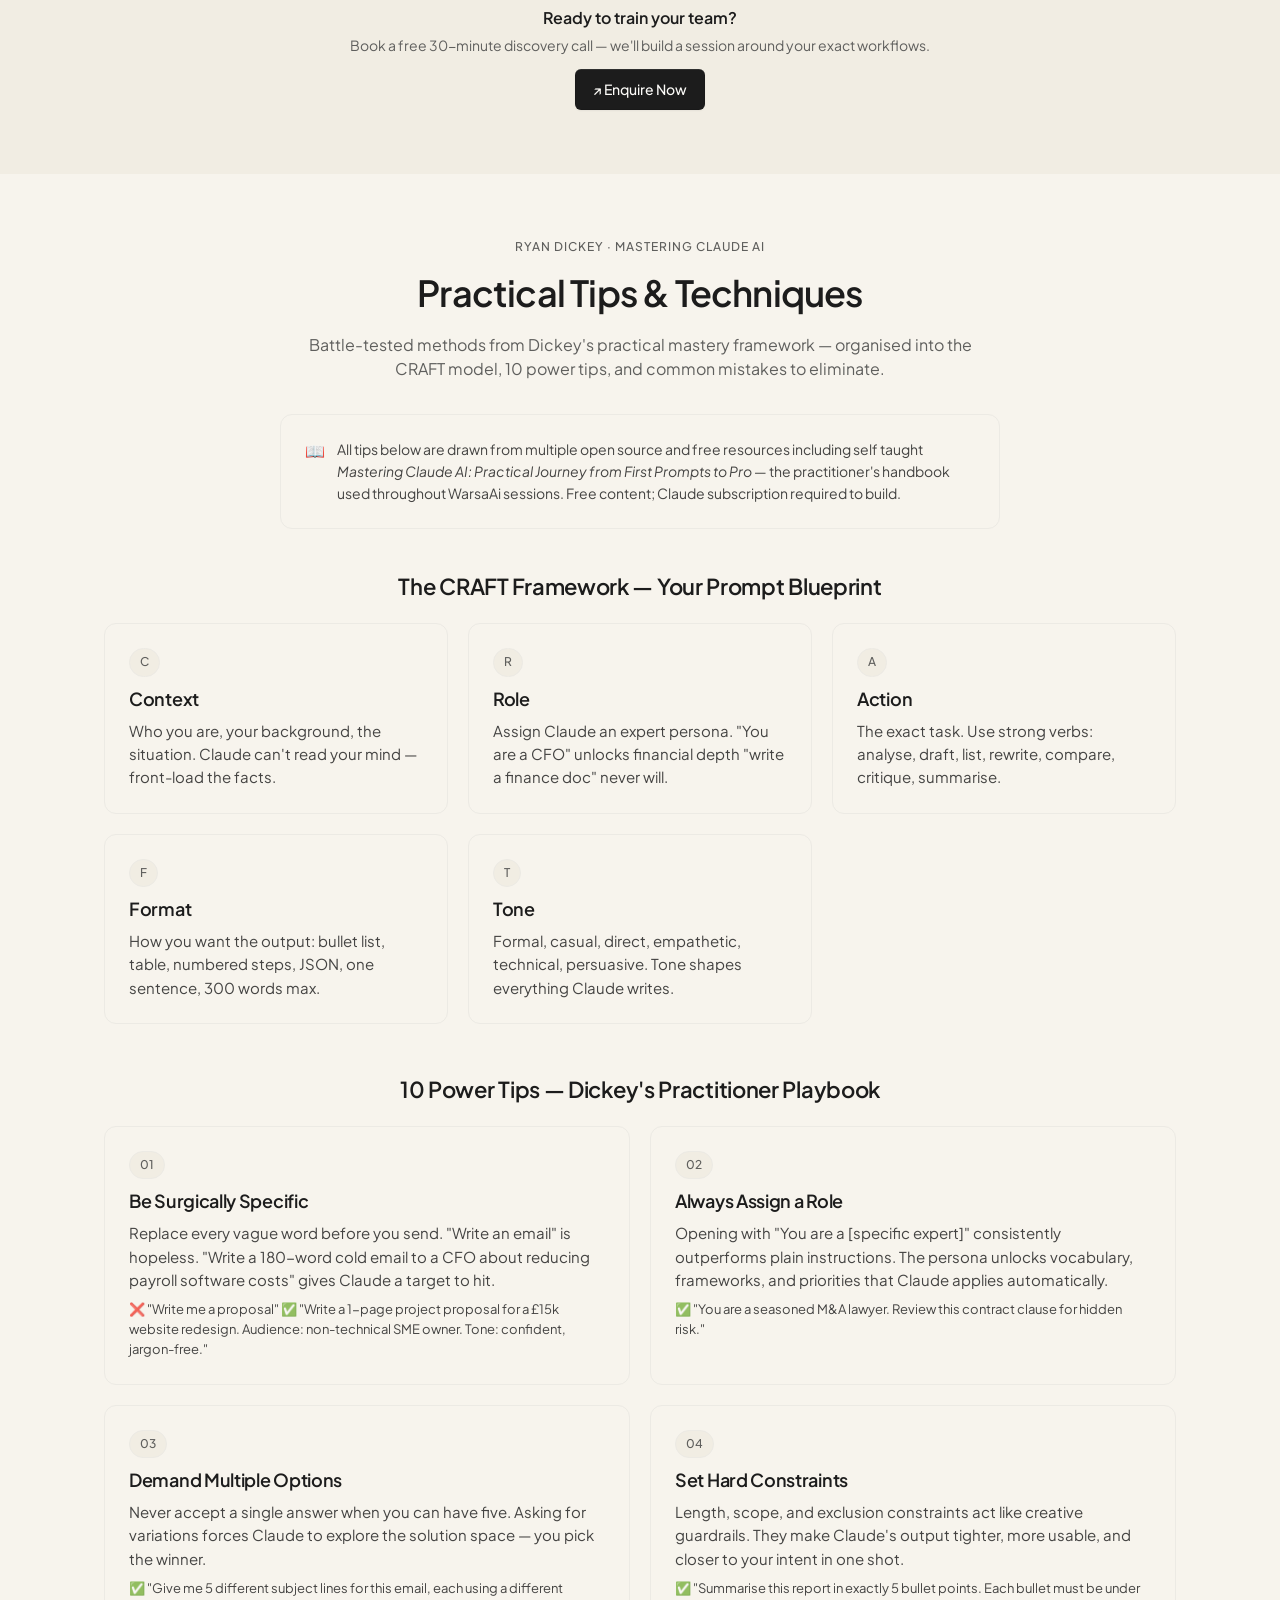
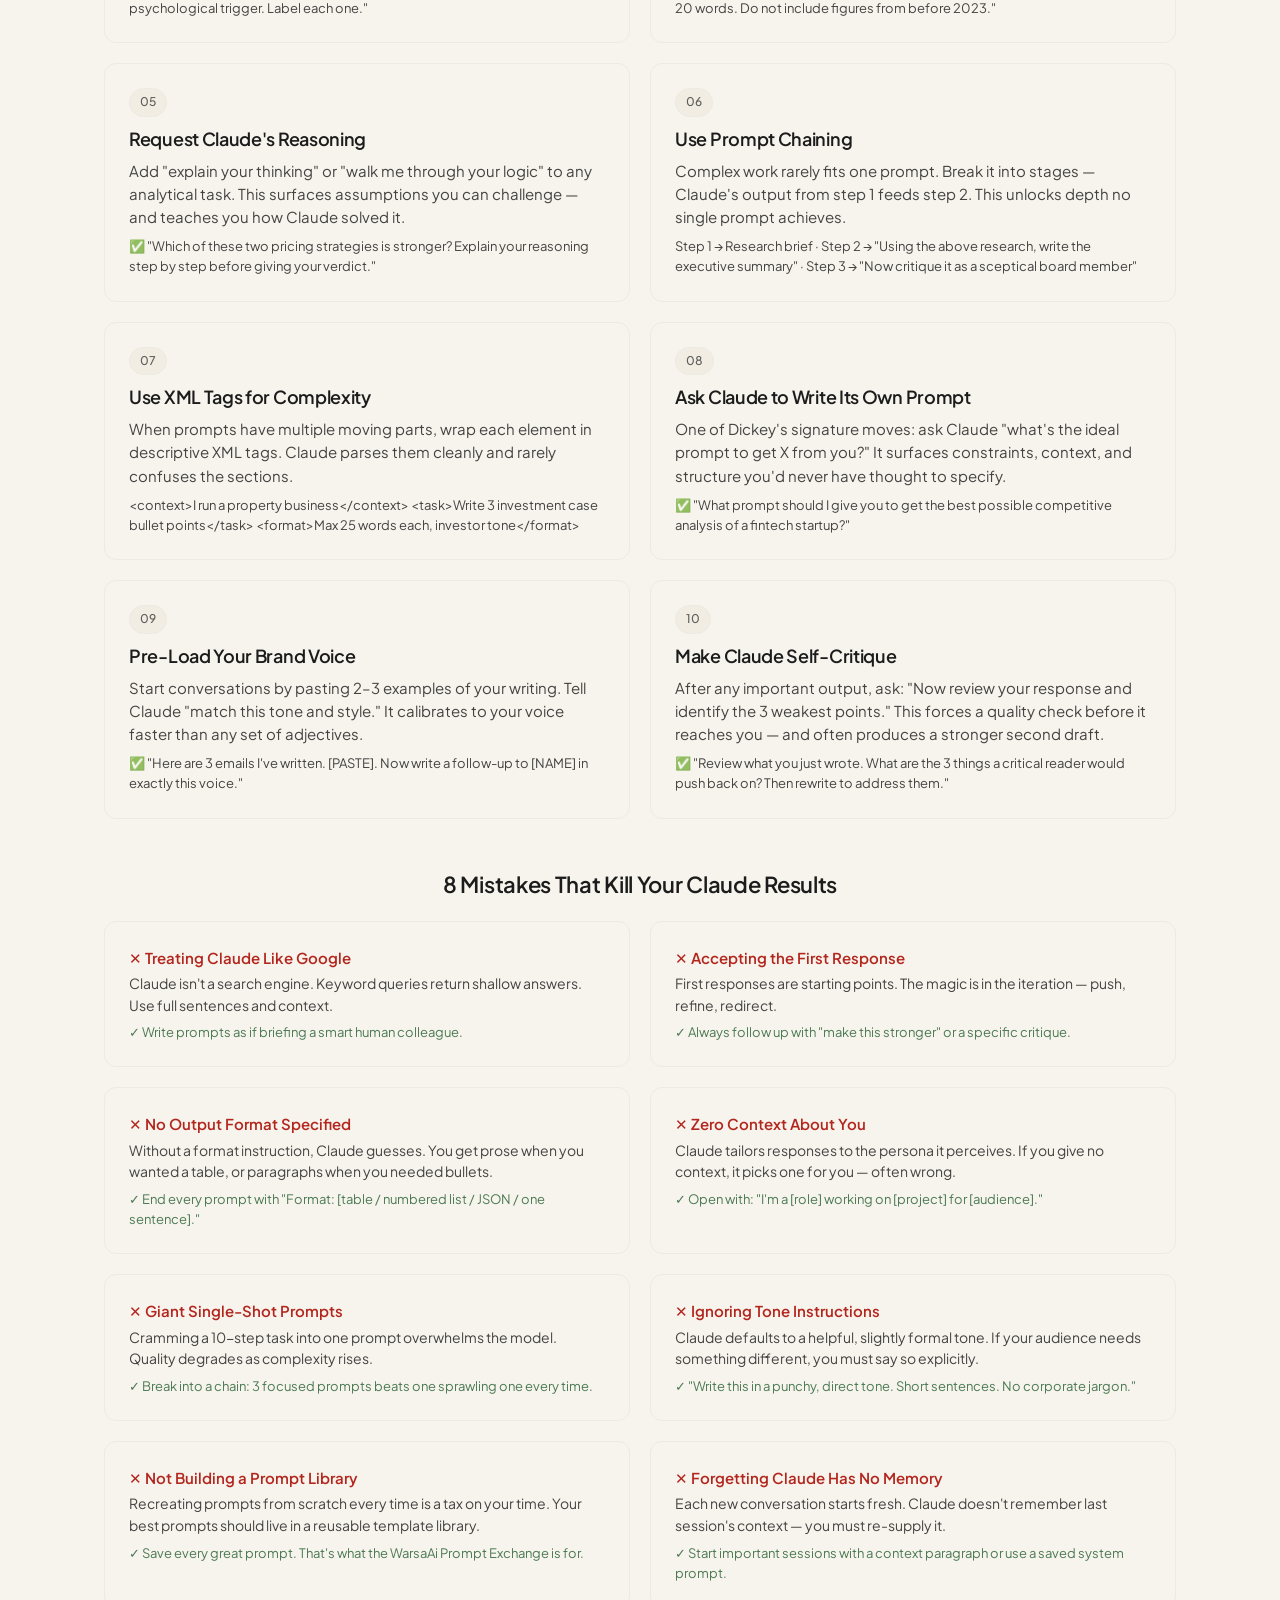
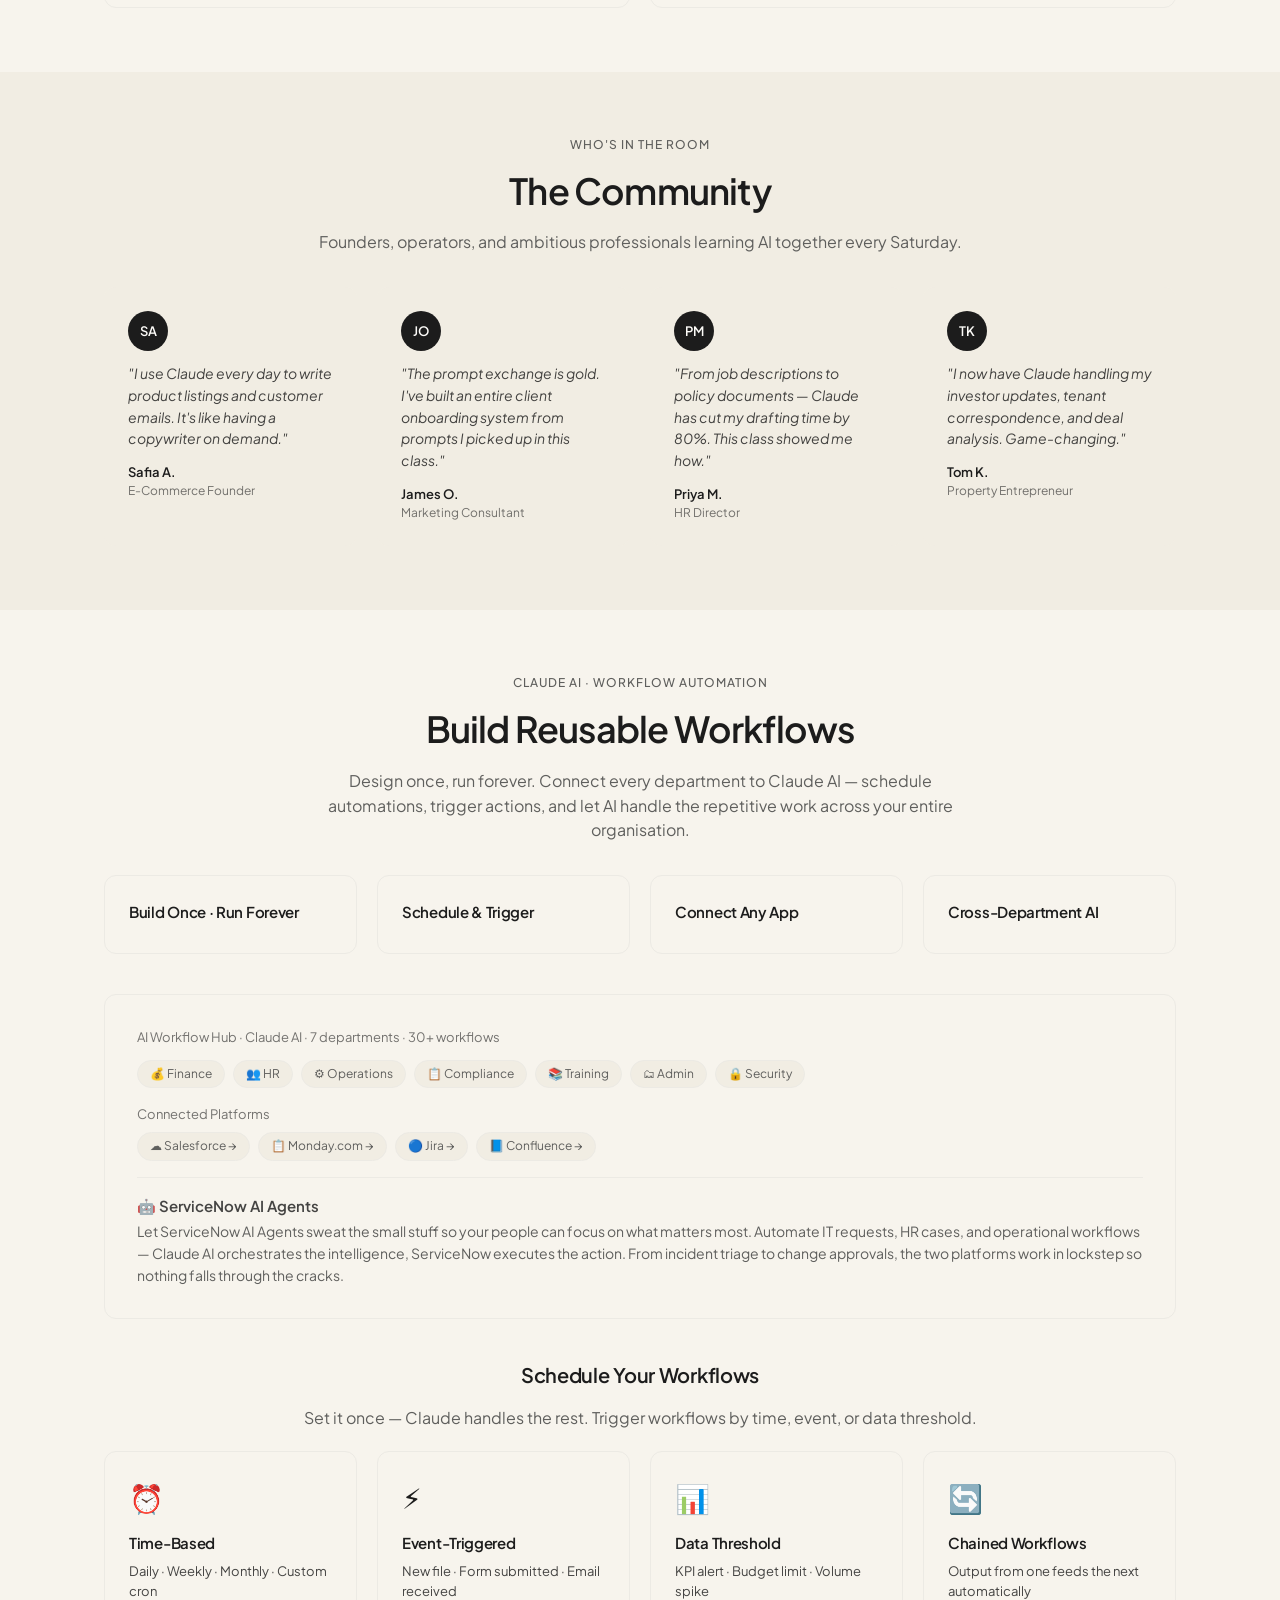
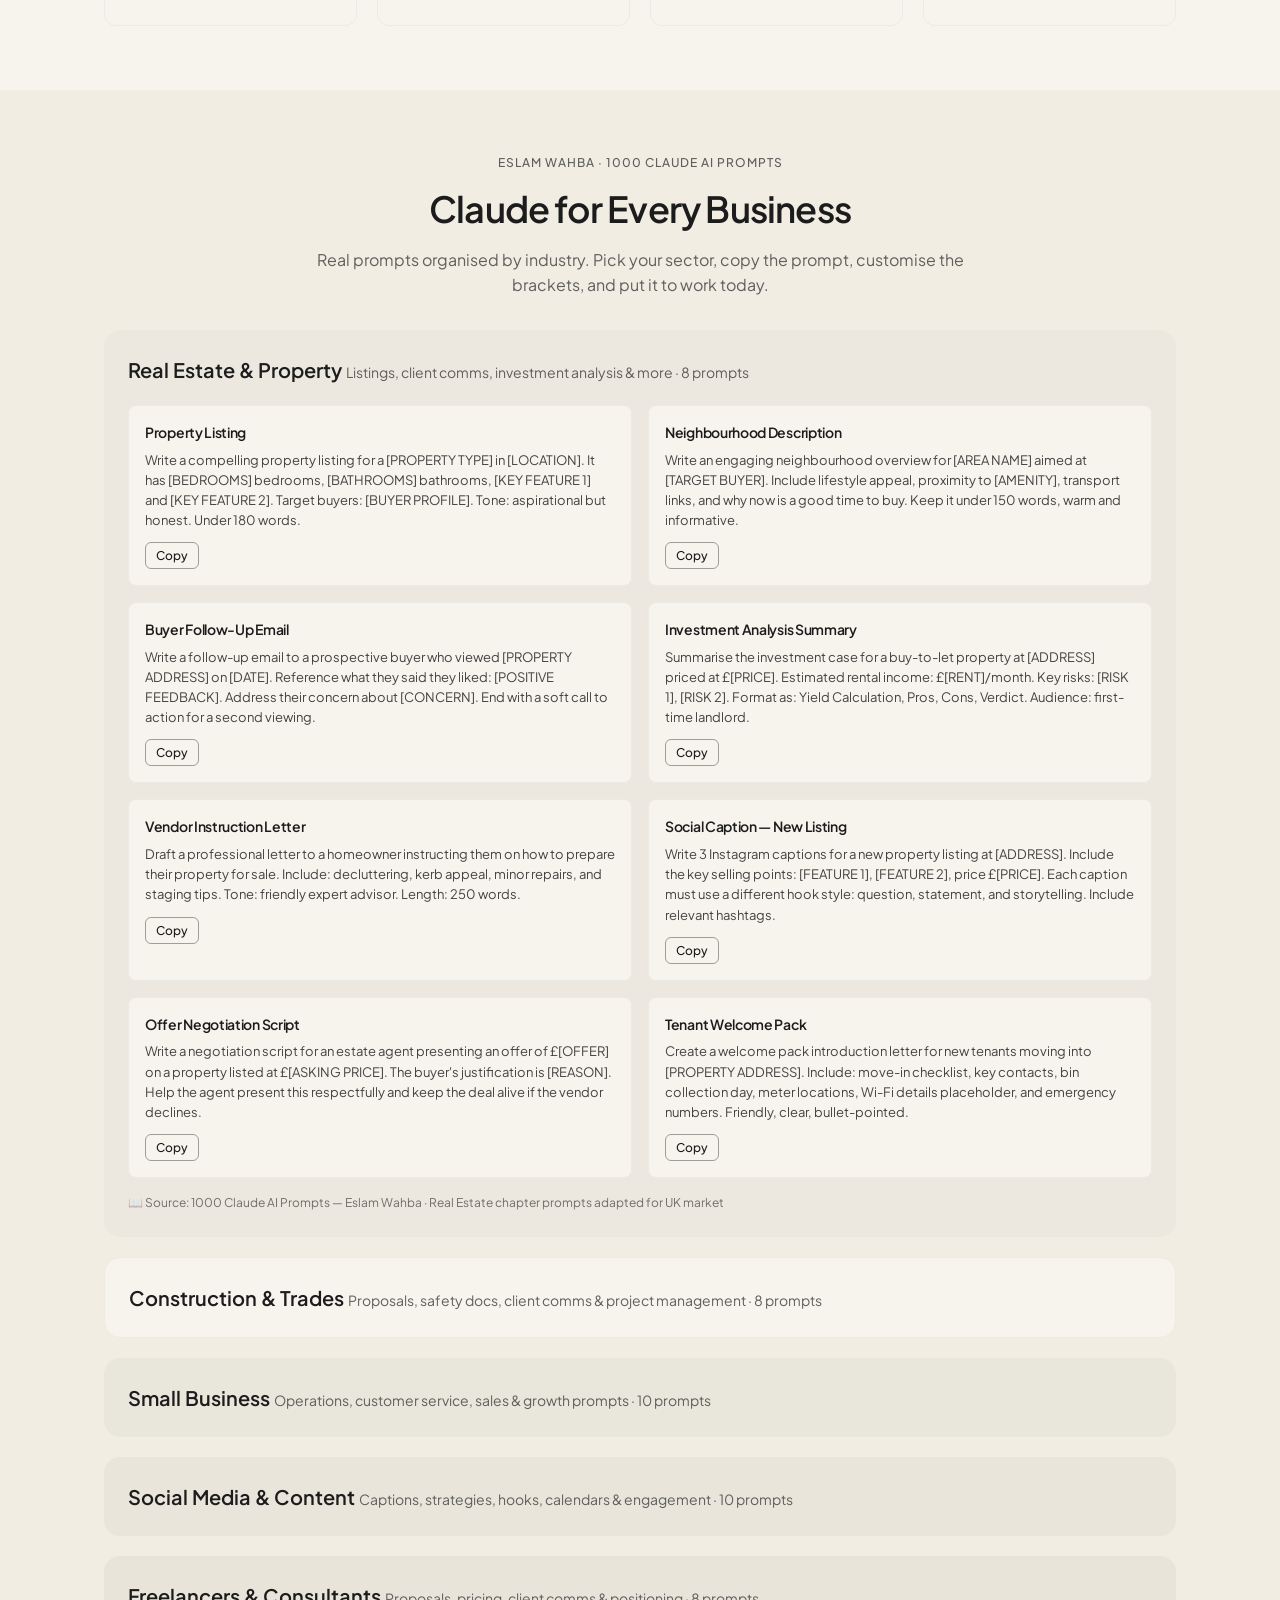
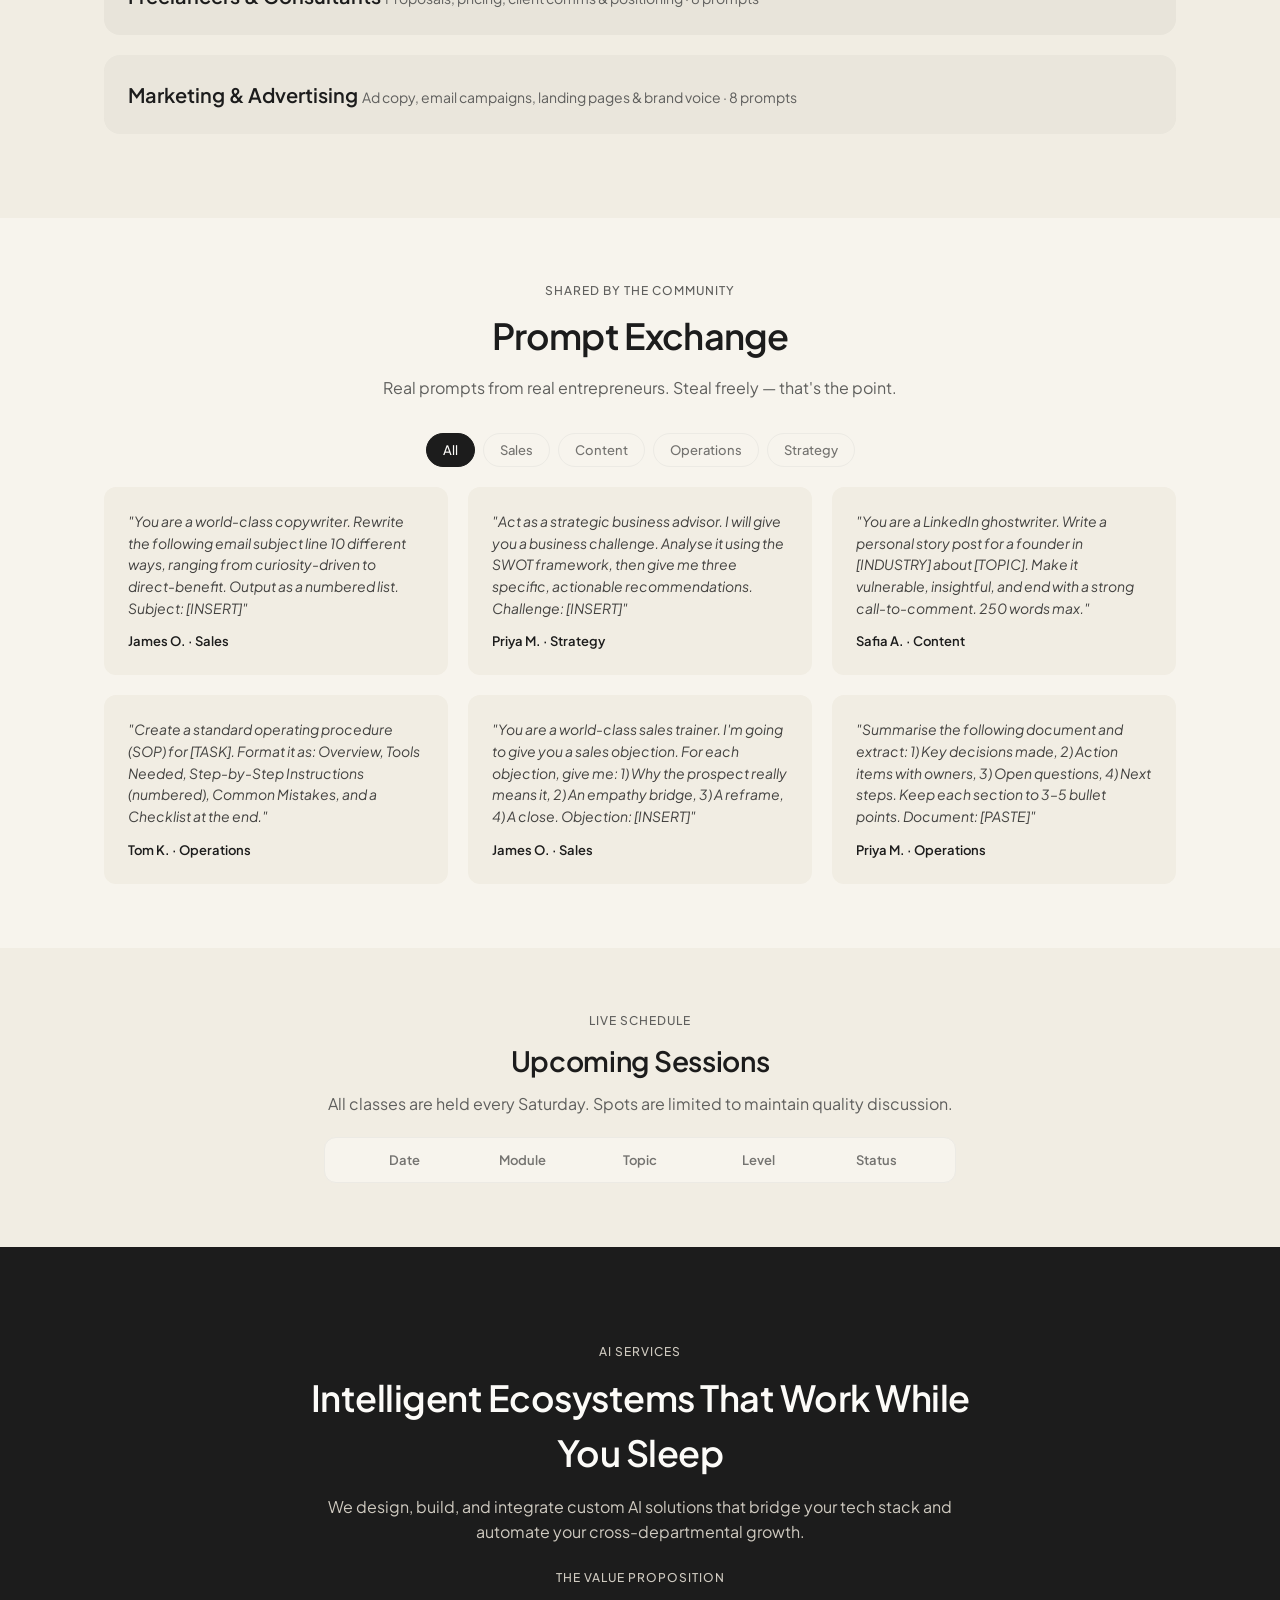
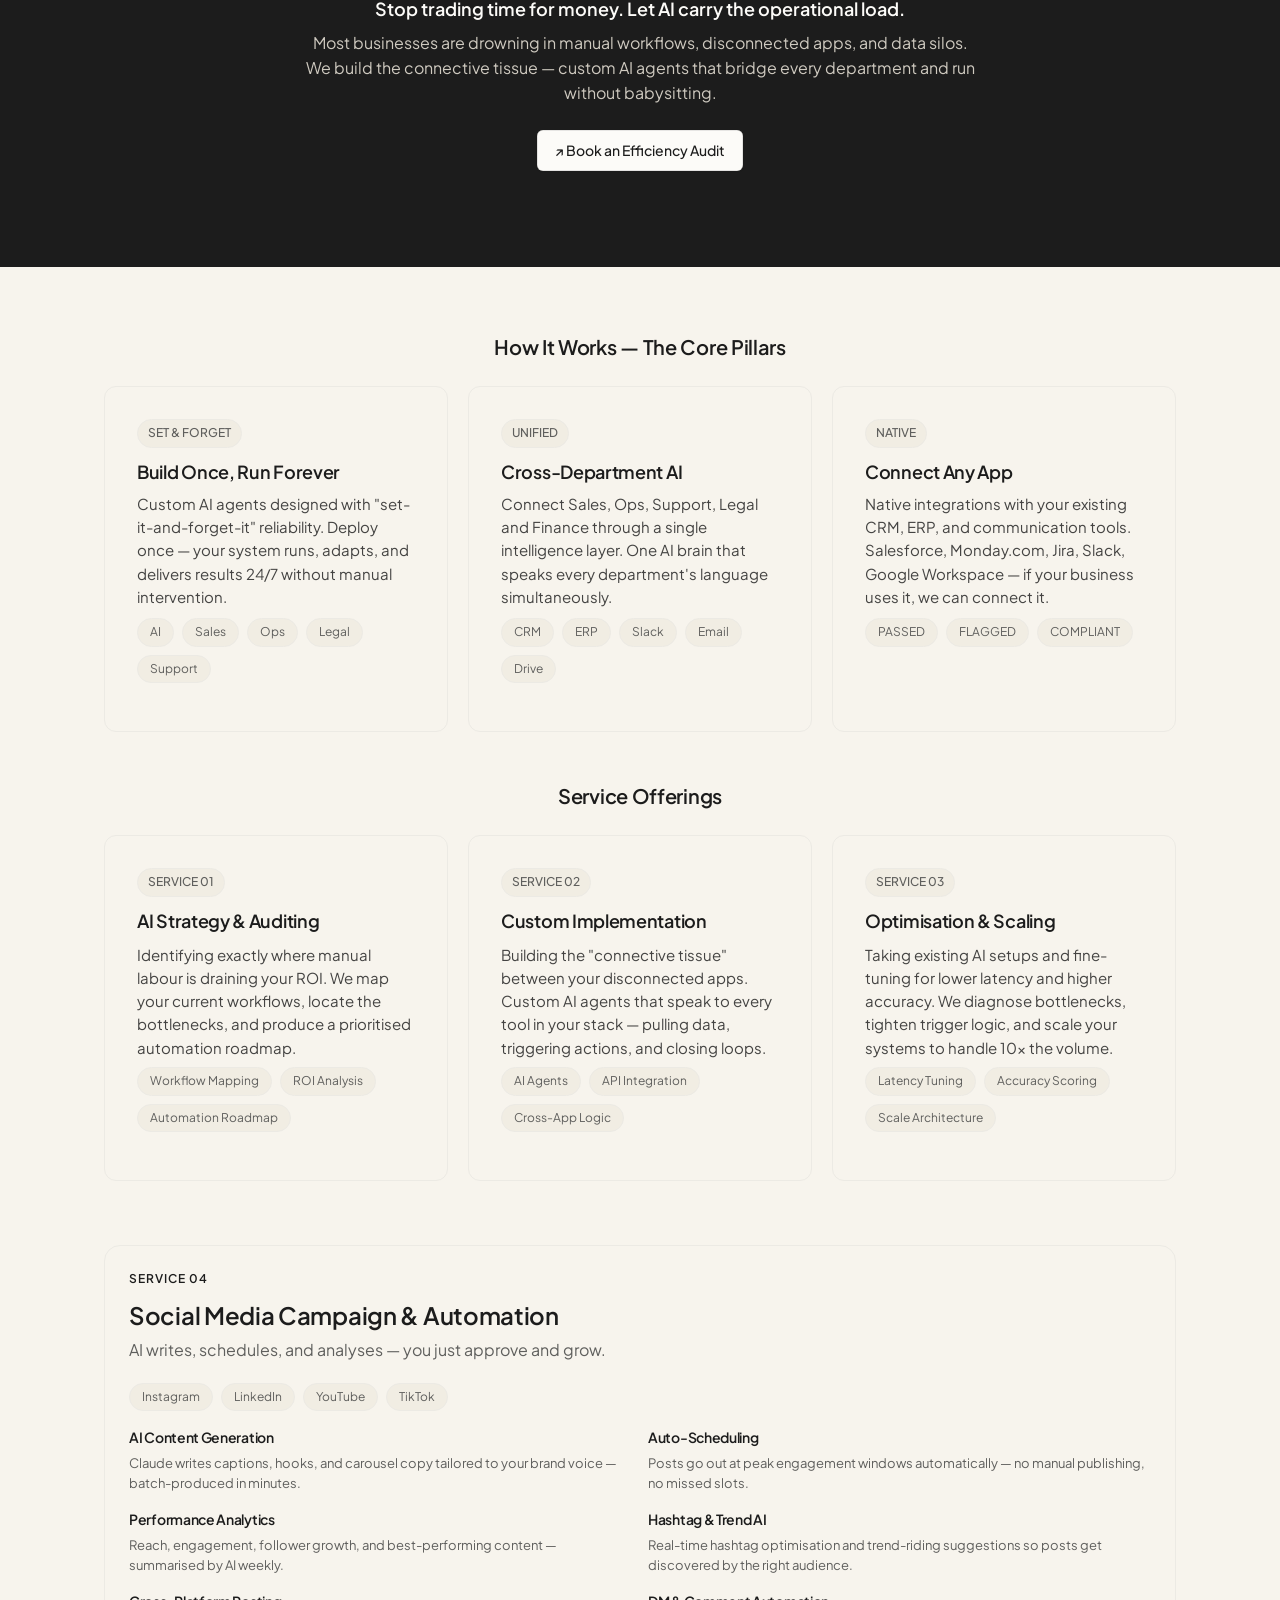
==== commit c69d7c42: "Re-skin test.warsaai.com with Lovable-inspired design system Swap the Notion-style white/purple pale" ====
--- a/docs/index.html
+++ b/docs/index.html
@@ -5,8 +5,8 @@
 <meta name="viewport" content="width=device-width, initial-scale=1.0, viewport-fit=cover">
 <link rel="preconnect" href="https://fonts.googleapis.com">
 <link rel="preconnect" href="https://fonts.gstatic.com" crossorigin>
-<link href="https://fonts.googleapis.com/css2?family=Inter:wght@400;500;600;700&display=swap" rel="stylesheet">
-<title>WarsaAi — AI for Entrepreneurs (Notion redesign)</title>
+<link href="https://fonts.googleapis.com/css2?family=Plus+Jakarta+Sans:wght@400;500;600&display=swap" rel="stylesheet">
+<title>WarsaAi — AI for Entrepreneurs (Lovable-inspired redesign)</title>
 <meta name="description" content="WarsaAi — live in-house AI training and custom automation services for entrepreneurs, small businesses, real estate, construction, HR, finance and more.">
 <link rel="stylesheet" href="styles.css">
 </head>
--- a/docs/styles.css
+++ b/docs/styles.css
@@ -1,54 +1,58 @@
 :root {
-  --primary: #5645d4;
-  --primary-pressed: #4534b3;
-  --primary-deep: #3a2a99;
-  --on-primary: #ffffff;
-  --brand-navy: #0a1530;
-  --brand-navy-deep: #070f24;
-  --brand-navy-mid: #1a2a52;
-  --link-blue: #0075de;
-  --brand-orange: #dd5b00;
-  --brand-pink: #ff64c8;
-  --brand-purple: #7b3ff2;
-  --brand-teal: #2a9d99;
-  --brand-green: #1aae39;
-  --brand-yellow: #f5d75e;
-
-  --tint-peach: #ffe8d4;
-  --tint-rose: #fde0ec;
-  --tint-mint: #d9f3e1;
-  --tint-lavender: #e6e0f5;
-  --tint-sky: #dcecfa;
-  --tint-yellow: #fef7d6;
-  --tint-yellow-bold: #f9e79f;
-  --tint-cream: #f8f5e8;
-  --tint-gray: #f0eeec;
-
-  --canvas: #ffffff;
-  --surface: #f6f5f4;
-  --surface-soft: #fafaf9;
-  --hairline: #e5e3df;
-  --hairline-soft: #ede9e4;
-  --hairline-strong: #c8c4be;
-
-  --ink-deep: #000000;
-  --ink: #1a1a1a;
-  --charcoal: #37352f;
-  --slate: #5d5b54;
-  --steel: #787671;
-  --stone: #a4a097;
-  --on-dark: #ffffff;
-  --on-dark-muted: #a4a097;
-
-  --success: #1aae39;
-  --warning: #dd5b00;
-  --error: #e03131;
-
-  --r-xs: 4px; --r-sm: 6px; --r-md: 8px; --r-lg: 12px; --r-xl: 16px; --r-xxl: 20px; --r-full: 9999px;
+  --primary: #1c1c1c;
+  --primary-pressed: rgba(28,28,28,0.85);
+  --primary-deep: #141413;
+  --on-primary: #fcfbf8;
+  --brand-navy: #1c1c1c;
+  --brand-navy-deep: #141413;
+  --brand-navy-mid: #2a2a28;
+  --link-blue: #1c1c1c;
+  --focus-ring: rgba(59,130,246,0.5);
+  --brand-orange: #b35900;
+  --brand-pink: #cfcac0;
+  --brand-purple: rgba(28,28,28,0.08);
+  --brand-teal: #4f7d78;
+  --brand-green: #4b7a53;
+  --brand-yellow: #a98b2e;
+
+  --tint-peach: rgba(28,28,28,0.025);
+  --tint-rose: rgba(28,28,28,0.04);
+  --tint-mint: rgba(28,28,28,0.03);
+  --tint-lavender: rgba(28,28,28,0.045);
+  --tint-sky: rgba(28,28,28,0.02);
+  --tint-yellow: rgba(28,28,28,0.035);
+  --tint-yellow-bold: rgba(28,28,28,0.06);
+  --tint-cream: #f7f4ed;
+  --tint-gray: rgba(28,28,28,0.03);
+
+  --canvas: #f7f4ed;
+  --surface: #f1ede3;
+  --surface-soft: #f4f0e7;
+  --hairline: #eceae4;
+  --hairline-soft: #eceae4;
+  --hairline-strong: rgba(28,28,28,0.4);
+
+  --ink-deep: #1c1c1c;
+  --ink: #1c1c1c;
+  --charcoal: rgba(28,28,28,0.82);
+  --slate: #5f5f5d;
+  --steel: rgba(28,28,28,0.6);
+  --stone: rgba(28,28,28,0.4);
+  --on-dark: #fcfbf8;
+  --on-dark-muted: #cfcac0;
+
+  --success: #4b7a53;
+  --warning: #b35900;
+  --error: #b3261e;
+
+  --r-xs: 4px; --r-sm: 6px; --r-md: 8px; --r-lg: 12px; --r-xl: 16px; --r-xxl: 16px; --r-full: 9999px;
 
   --sp-xxs: 4px; --sp-xs: 8px; --sp-sm: 12px; --sp-md: 16px; --sp-lg: 20px;
   --sp-xl: 24px; --sp-xxl: 32px; --sp-xxxl: 40px;
   --sp-section-sm: 48px; --sp-section: 64px; --sp-section-lg: 96px; --sp-hero: 120px;
+
+  --shadow-inset: rgba(255,255,255,0.2) 0px 0.5px 0px 0px inset, rgba(0,0,0,0.2) 0px 0px 0px 0.5px inset, rgba(0,0,0,0.05) 0px 1px 2px 0px;
+  --shadow-focus: rgba(0,0,0,0.1) 0px 4px 12px;
 }
 
 * { box-sizing: border-box; }
@@ -56,14 +60,15 @@
 body {
   background: var(--canvas);
   color: var(--ink);
-  font-family: "Inter", "Notion Sans", system-ui, -apple-system, sans-serif;
+  font-family: "Plus Jakarta Sans", ui-sans-serif, system-ui, -apple-system, sans-serif;
   font-size: 16px;
   line-height: 1.55;
 }
-a { color: var(--link-blue); text-decoration: none; }
+a { color: var(--ink); text-decoration: none; }
 .container { max-width: 1120px; margin: 0 auto; padding: 0 var(--sp-xl); }
 
-h1, h2, h3, h4, h5 { margin: 0; font-weight: 600; }
+h1, h2, h3, h4, h5 { margin: 0; font-weight: 600; letter-spacing: -0.3px; }
+strong, b { font-weight: 600; }
 p { margin: 0; }
 ul { margin: 0; padding: 0; list-style: none; }
 
@@ -75,16 +80,20 @@
   font-size: 14px;
   font-weight: 500;
   padding: 10px 18px;
-  border-radius: var(--r-md);
+  border-radius: var(--r-sm);
   border: none;
   cursor: pointer;
   font-family: inherit;
-}
-.btn-primary { background: var(--primary); color: var(--on-primary); }
-.btn-primary:hover { background: var(--primary-pressed); }
-.btn-dark { background: var(--ink-deep); color: var(--on-dark); }
+  transition: opacity 0.15s ease;
+}
+.btn:active { opacity: 0.8; }
+.btn:focus-visible { box-shadow: var(--shadow-focus); outline: none; }
+.btn-primary { background: var(--primary); color: var(--on-primary); box-shadow: var(--shadow-inset); }
+.btn-primary:hover { opacity: 0.9; }
+.btn-dark { background: var(--ink-deep); color: var(--on-dark); box-shadow: var(--shadow-inset); }
 .btn-secondary { background: transparent; color: var(--ink); border: 1px solid var(--hairline-strong); }
-.btn-on-dark { background: var(--on-dark); color: var(--ink); }
+.btn-secondary:hover { background: rgba(28,28,28,0.03); }
+.btn-on-dark { background: var(--on-dark); color: var(--ink); box-shadow: var(--shadow-inset); }
 .btn-secondary-on-dark { background: transparent; color: var(--on-dark); border: 1px solid var(--on-dark-muted); }
 .btn-ghost { background: transparent; color: var(--ink); border-radius: var(--r-sm); padding: 8px 12px; }
 .btn-sm { padding: 6px 12px; font-size: 13px; }
@@ -98,7 +107,7 @@
   border-bottom: 1px solid var(--hairline);
   position: sticky;
   top: 0;
-  background: rgba(255,255,255,0.92);
+  background: rgba(247,244,237,0.92);
   backdrop-filter: blur(6px);
   z-index: 10;
 }
@@ -109,7 +118,7 @@
 }
 .brand-mark { height: 64px; width: auto; display: block; filter: drop-shadow(0 1px 1px rgba(0,0,0,0.15)); }
 .footer .brand-mark { height: 84px; }
-.nav-links { display: flex; align-items: center; gap: var(--sp-lg); font-size: 14px; font-weight: 600; margin-left: var(--sp-xl); }
+.nav-links { display: flex; align-items: center; gap: var(--sp-lg); font-size: 14px; font-weight: 500; margin-left: var(--sp-xl); }
 .nav-links a { color: var(--ink); }
 .nav-right { display: flex; align-items: center; gap: var(--sp-sm); margin-left: auto; }
 
@@ -126,17 +135,17 @@
   position: absolute;
   inset: 0;
   background:
-    radial-gradient(circle at 20% 15%, rgba(123,63,242,0.35), transparent 45%),
-    radial-gradient(circle at 85% 0%, rgba(255,100,200,0.18), transparent 40%);
+    radial-gradient(circle at 20% 15%, rgba(221,91,0,0.10), transparent 45%),
+    radial-gradient(circle at 85% 0%, rgba(207,202,192,0.12), transparent 40%);
 }
 .hero-inner { position: relative; z-index: 1; max-width: 760px; margin: 0 auto; text-align: center; }
 .eyebrow-pill {
   display: inline-block;
-  background: rgba(255,255,255,0.08);
+  background: rgba(255,255,255,0.06);
   border: 1px solid var(--on-dark-muted);
   color: var(--on-dark);
   font-size: 12px;
-  font-weight: 600;
+  font-weight: 500;
   letter-spacing: 1px;
   text-transform: uppercase;
   padding: 4px 14px;
@@ -147,7 +156,7 @@
   font-size: 56px;
   font-weight: 600;
   line-height: 1.1;
-  letter-spacing: -1px;
+  letter-spacing: -1.5px;
   margin-bottom: var(--sp-md);
 }
 .hero .subtitle { font-size: 18px; color: var(--on-dark-muted); margin-bottom: var(--sp-xl); }
@@ -158,8 +167,8 @@
   gap: var(--sp-xl);
   flex-wrap: wrap;
   padding: var(--sp-md) var(--sp-xl);
-  background: rgba(255,255,255,0.05);
-  border: 1px solid rgba(255,255,255,0.12);
+  background: rgba(255,255,255,0.04);
+  border: 1px solid rgba(255,255,255,0.1);
   border-radius: var(--r-full);
   width: fit-content;
   margin: 0 auto;
@@ -174,9 +183,9 @@
 .section-dark { background: var(--brand-navy); color: var(--on-dark); }
 .section-surface { background: var(--surface); }
 .section-head { max-width: 680px; margin: 0 auto var(--sp-xxl); text-align: center; }
-.kicker { font-size: 12px; font-weight: 600; letter-spacing: 1px; text-transform: uppercase; color: var(--primary); margin-bottom: var(--sp-xs); }
-.section-dark .kicker { color: var(--brand-pink); }
-.section-head h2 { font-size: 36px; letter-spacing: -0.5px; margin-bottom: var(--sp-sm); }
+.kicker { font-size: 12px; font-weight: 500; letter-spacing: 1px; text-transform: uppercase; color: var(--slate); margin-bottom: var(--sp-xs); }
+.section-dark .kicker { color: var(--on-dark-muted); }
+.section-head h2 { font-size: 36px; letter-spacing: -0.8px; margin-bottom: var(--sp-sm); }
 .section-head p { color: var(--slate); font-size: 16px; }
 .section-dark .section-head p { color: var(--on-dark-muted); }
 
@@ -201,8 +210,8 @@
 .tint-lavender { background: var(--tint-lavender); border: none; }
 .tint-sky { background: var(--tint-sky); border: none; }
 .tint-yellow { background: var(--tint-yellow); border: none; }
-.tint-cream { background: var(--tint-cream); border: none; }
-.card h3 { font-size: 18px; margin-bottom: 6px; }
+.tint-cream { background: var(--tint-cream); border: 1px solid var(--hairline); }
+.card h3 { font-size: 18px; margin-bottom: 6px; font-weight: 600; }
 .card .meta { font-size: 13px; color: var(--steel); margin-bottom: var(--sp-sm); }
 .card p { color: var(--charcoal); font-size: 15px; }
 .card-icon { font-size: 28px; margin-bottom: var(--sp-sm); display: block; }
@@ -218,10 +227,10 @@
   border-radius: var(--r-full);
   border: 1px solid var(--hairline);
 }
-.level-beginner { background: var(--tint-mint); color: #176b2c; }
-.level-intermediate { background: var(--tint-yellow); color: #8a6400; }
-.level-advanced { background: var(--tint-rose); color: #a02e6d; }
-.level-all { background: var(--tint-sky); color: #0a5a96; }
+.level-beginner { background: var(--tint-mint); color: var(--ink); }
+.level-intermediate { background: var(--tint-yellow); color: var(--ink); }
+.level-advanced { background: var(--tint-rose); color: var(--ink); }
+.level-all { background: var(--tint-sky); color: var(--ink); }
 
 /* Curriculum */
 .module-list { display: flex; flex-direction: column; gap: var(--sp-sm); max-width: 820px; margin: 0 auto; }
@@ -249,7 +258,7 @@
 .industry-block .industry-sub { font-size: 14px; color: var(--slate); font-weight: 400; margin-top: 4px; }
 .prompt-grid { display: grid; grid-template-columns: repeat(2, 1fr); gap: var(--sp-md); margin-top: var(--sp-lg); }
 .prompt-card { background: var(--canvas); border-radius: var(--r-md); padding: var(--sp-md); border: 1px solid var(--hairline); }
-.prompt-card h4 { font-size: 14px; margin-bottom: 6px; }
+.prompt-card h4 { font-size: 14px; margin-bottom: 6px; font-weight: 600; }
 .prompt-card p { font-size: 13px; color: var(--charcoal); margin-bottom: var(--sp-sm); }
 .prompt-card button { font-size: 12px; padding: 5px 10px; }
 .industry-source { font-size: 12px; color: var(--steel); margin-top: var(--sp-md); }
@@ -282,20 +291,20 @@
 .feature-detail h3 { font-size: 24px; margin-bottom: 4px; }
 .feature-detail .desc { color: var(--slate); margin-bottom: var(--sp-lg); }
 .subfeature-grid { display: grid; grid-template-columns: repeat(2, 1fr); gap: var(--sp-md); }
-.subfeature-grid .sf h5 { font-size: 14px; margin-bottom: 4px; }
+.subfeature-grid .sf h5 { font-size: 14px; margin-bottom: 4px; font-weight: 600; }
 .subfeature-grid .sf p { font-size: 13px; color: var(--slate); }
 
 /* Stat tiles */
 .stat-tiles { display: grid; grid-template-columns: repeat(4, 1fr); gap: var(--sp-md); margin: var(--sp-xl) 0; }
 .stat-tile { text-align: center; padding: var(--sp-lg); background: var(--surface); border-radius: var(--r-lg); }
-.stat-tile strong { display: block; font-size: 28px; color: var(--primary); }
+.stat-tile strong { display: block; font-size: 28px; color: var(--primary); letter-spacing: -0.8px; }
 .stat-tile span { font-size: 13px; color: var(--steel); }
 
 /* How it works steps */
 .step-row { display: grid; grid-template-columns: repeat(4, 1fr); gap: var(--sp-md); }
 .step-card { padding: var(--sp-lg); border: 1px solid var(--hairline); border-radius: var(--r-lg); }
 .step-card .num { font-size: 13px; color: var(--primary); font-weight: 600; margin-bottom: var(--sp-xs); }
-.step-card h4 { font-size: 16px; margin-bottom: 4px; }
+.step-card h4 { font-size: 16px; margin-bottom: 4px; font-weight: 600; }
 .step-card .meta { font-size: 12px; color: var(--steel); margin-bottom: var(--sp-sm); }
 .step-card p { font-size: 13px; color: var(--slate); }
 
@@ -304,7 +313,7 @@
 .pricing-card { background: var(--canvas); border: 1px solid var(--hairline); border-radius: var(--r-lg); padding: var(--sp-xl); display: flex; flex-direction: column; }
 .pricing-card.featured { border: 2px solid var(--primary); background: var(--surface); position: relative; }
 .pricing-card .badge { position: absolute; top: -12px; left: 50%; transform: translateX(-50%); background: var(--primary); color: var(--on-primary); font-size: 11px; font-weight: 600; padding: 3px 10px; border-radius: var(--r-full); }
-.pricing-card h4 { font-size: 17px; margin-bottom: 4px; }
+.pricing-card h4 { font-size: 17px; margin-bottom: 4px; font-weight: 600; }
 .pricing-card .meta { font-size: 13px; color: var(--steel); margin-bottom: var(--sp-md); flex: 1; }
 
 /* Dashboard mockup */
@@ -322,10 +331,11 @@
 
 /* Register / footer */
 .register-form { display: flex; gap: var(--sp-sm); max-width: 420px; margin: var(--sp-lg) auto 0; }
-.register-form input { flex: 1; padding: 10px 14px; border-radius: var(--r-md); border: 1px solid var(--hairline-strong); font-size: 14px; }
+.register-form input { flex: 1; padding: 10px 14px; border-radius: var(--r-sm); border: 1px solid var(--hairline-strong); font-size: 14px; background: var(--canvas); color: var(--ink); }
+.register-form input:focus { outline: none; box-shadow: 0 0 0 2px var(--focus-ring); }
 .footer { border-top: 1px solid var(--hairline); padding: var(--sp-xxl) var(--sp-xl); text-align: center; }
 .footer-links { display: flex; gap: var(--sp-lg); justify-content: center; flex-wrap: wrap; font-size: 13px; margin: var(--sp-md) 0; }
-.footer-links a { color: var(--slate); }
+.footer-links a { color: var(--slate); text-decoration: underline; }
 .footer small { color: var(--steel); }
 
 @media (max-width: 960px) {
@@ -333,6 +343,6 @@
 }
 @media (max-width: 640px) {
   .nav-links { display: none; }
-  .hero h1 { font-size: 36px; }
+  .hero h1 { font-size: 36px; letter-spacing: -1px; }
   .grid-2, .grid-3, .grid-4, .grid-asym, .service-item, .subfeature-grid, .step-row, .pricing-grid, .dash-kpis, .trust-grid, .prompt-grid, .stat-tiles { grid-template-columns: 1fr; }
 }
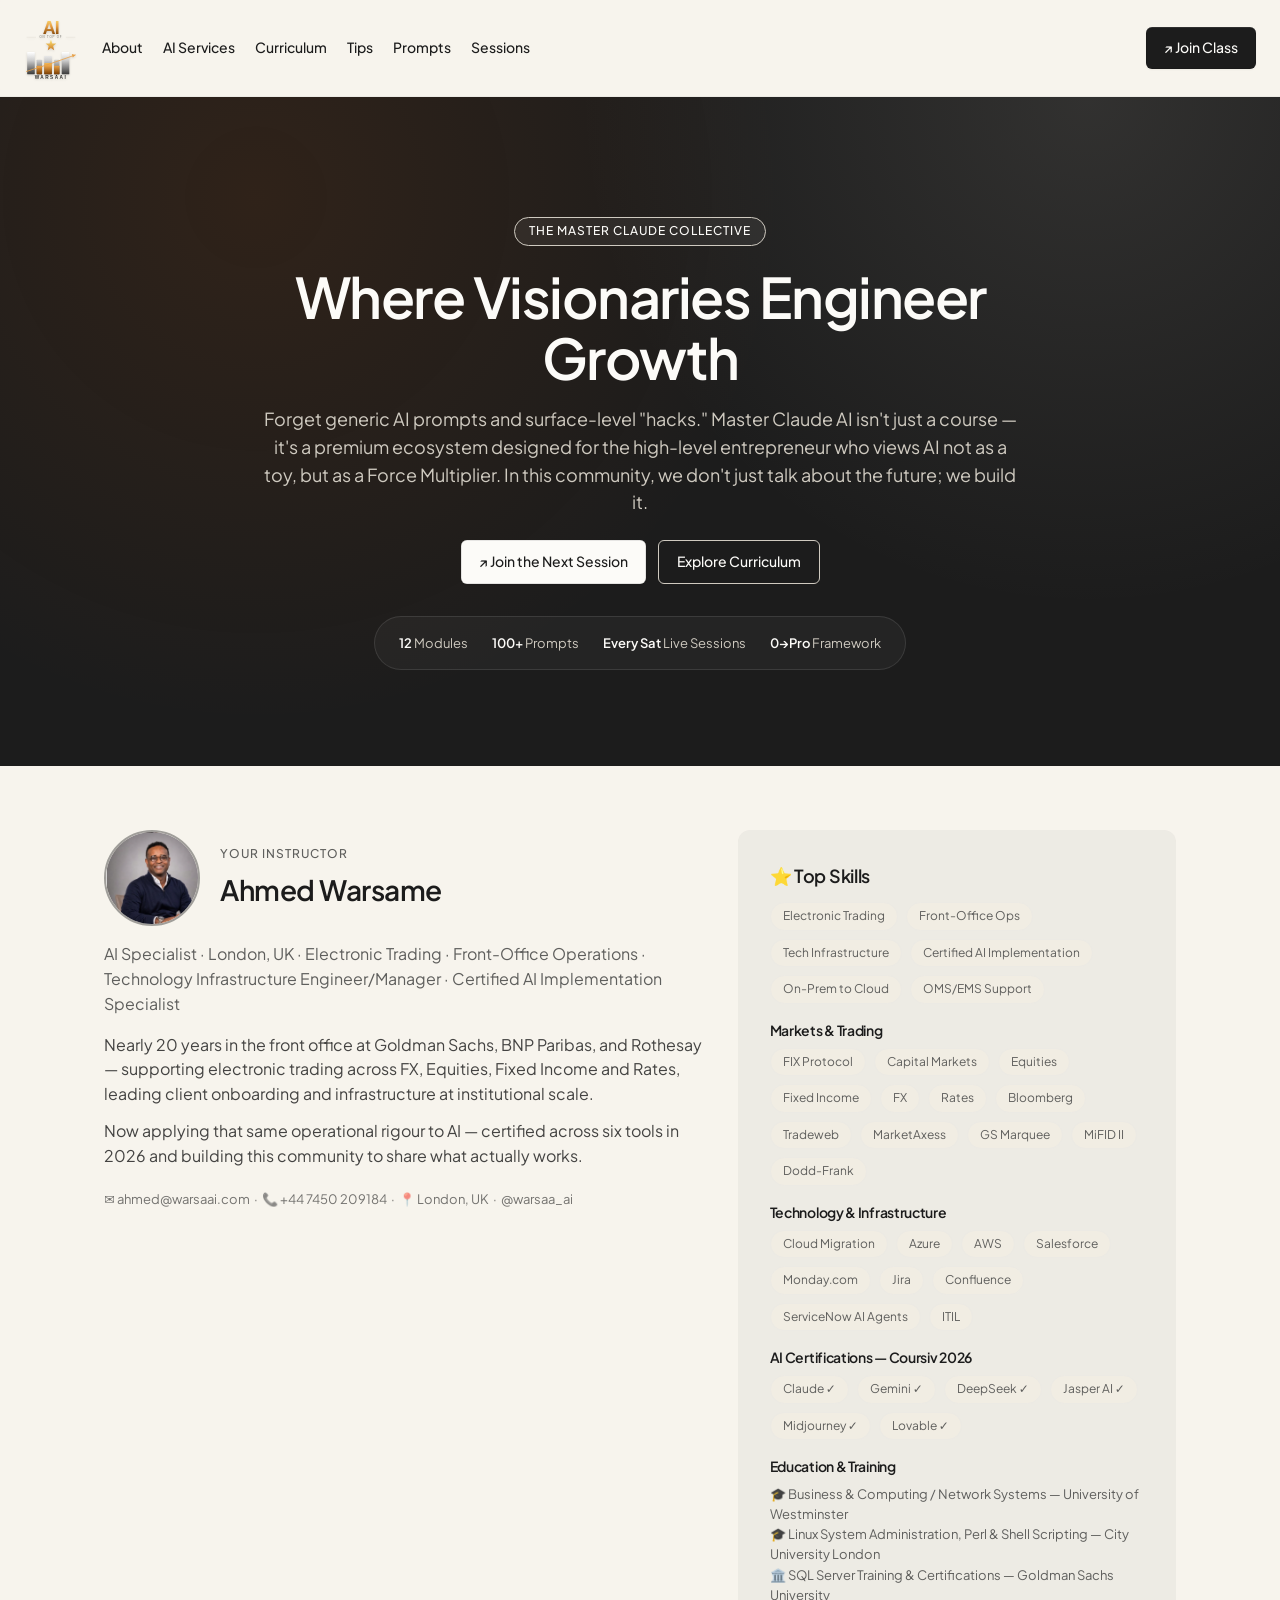
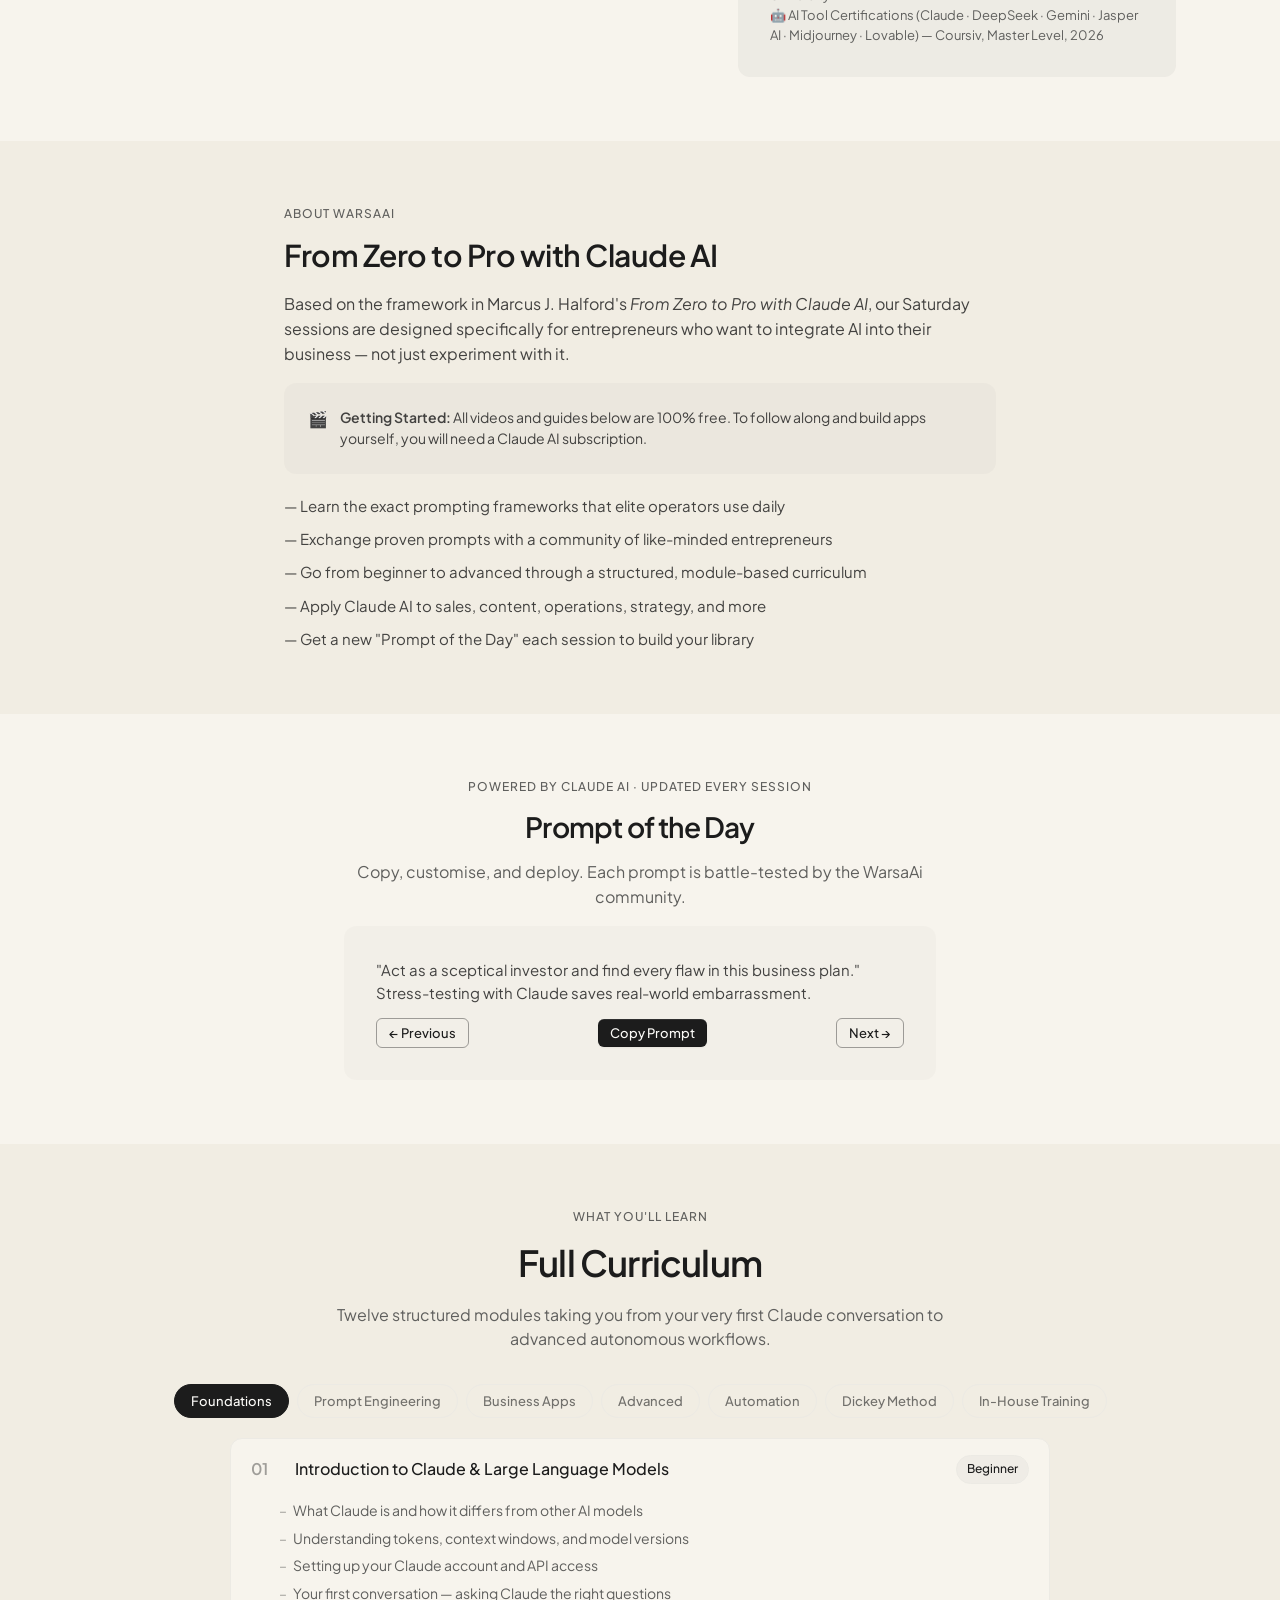
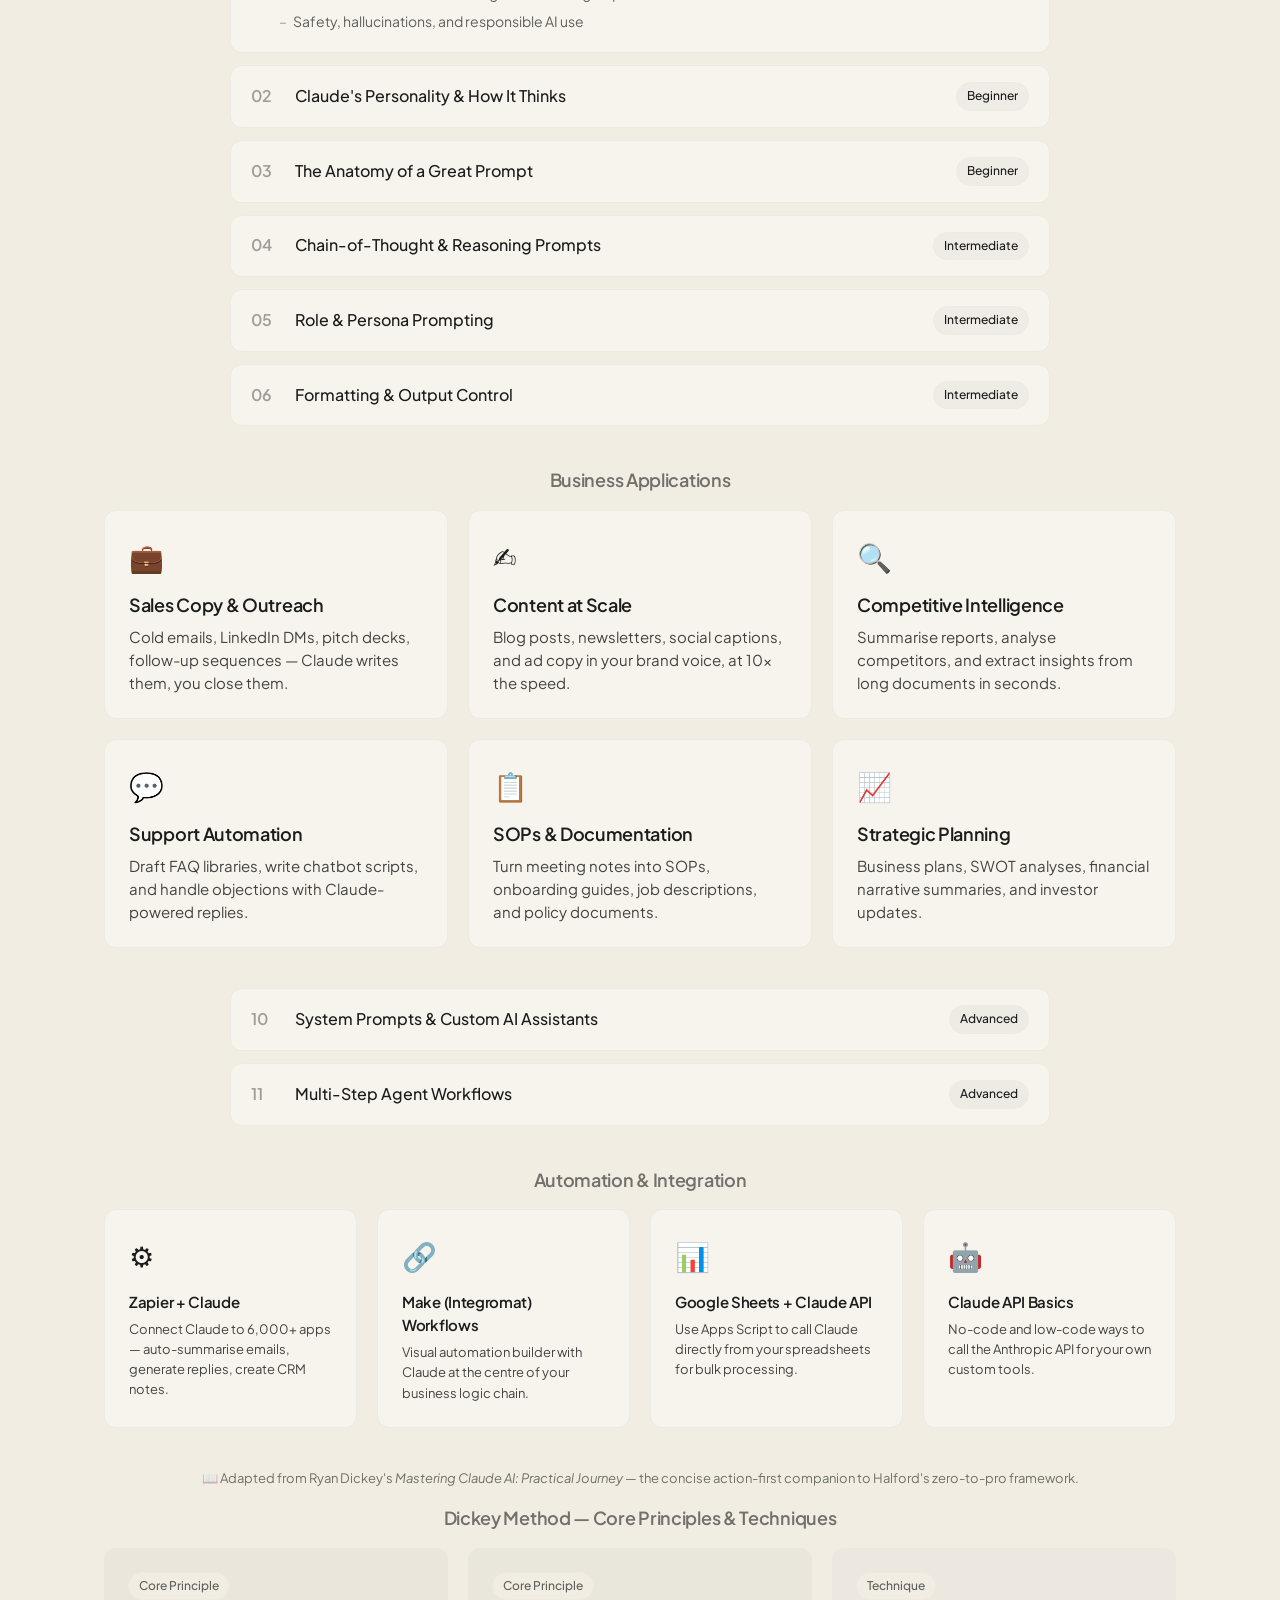
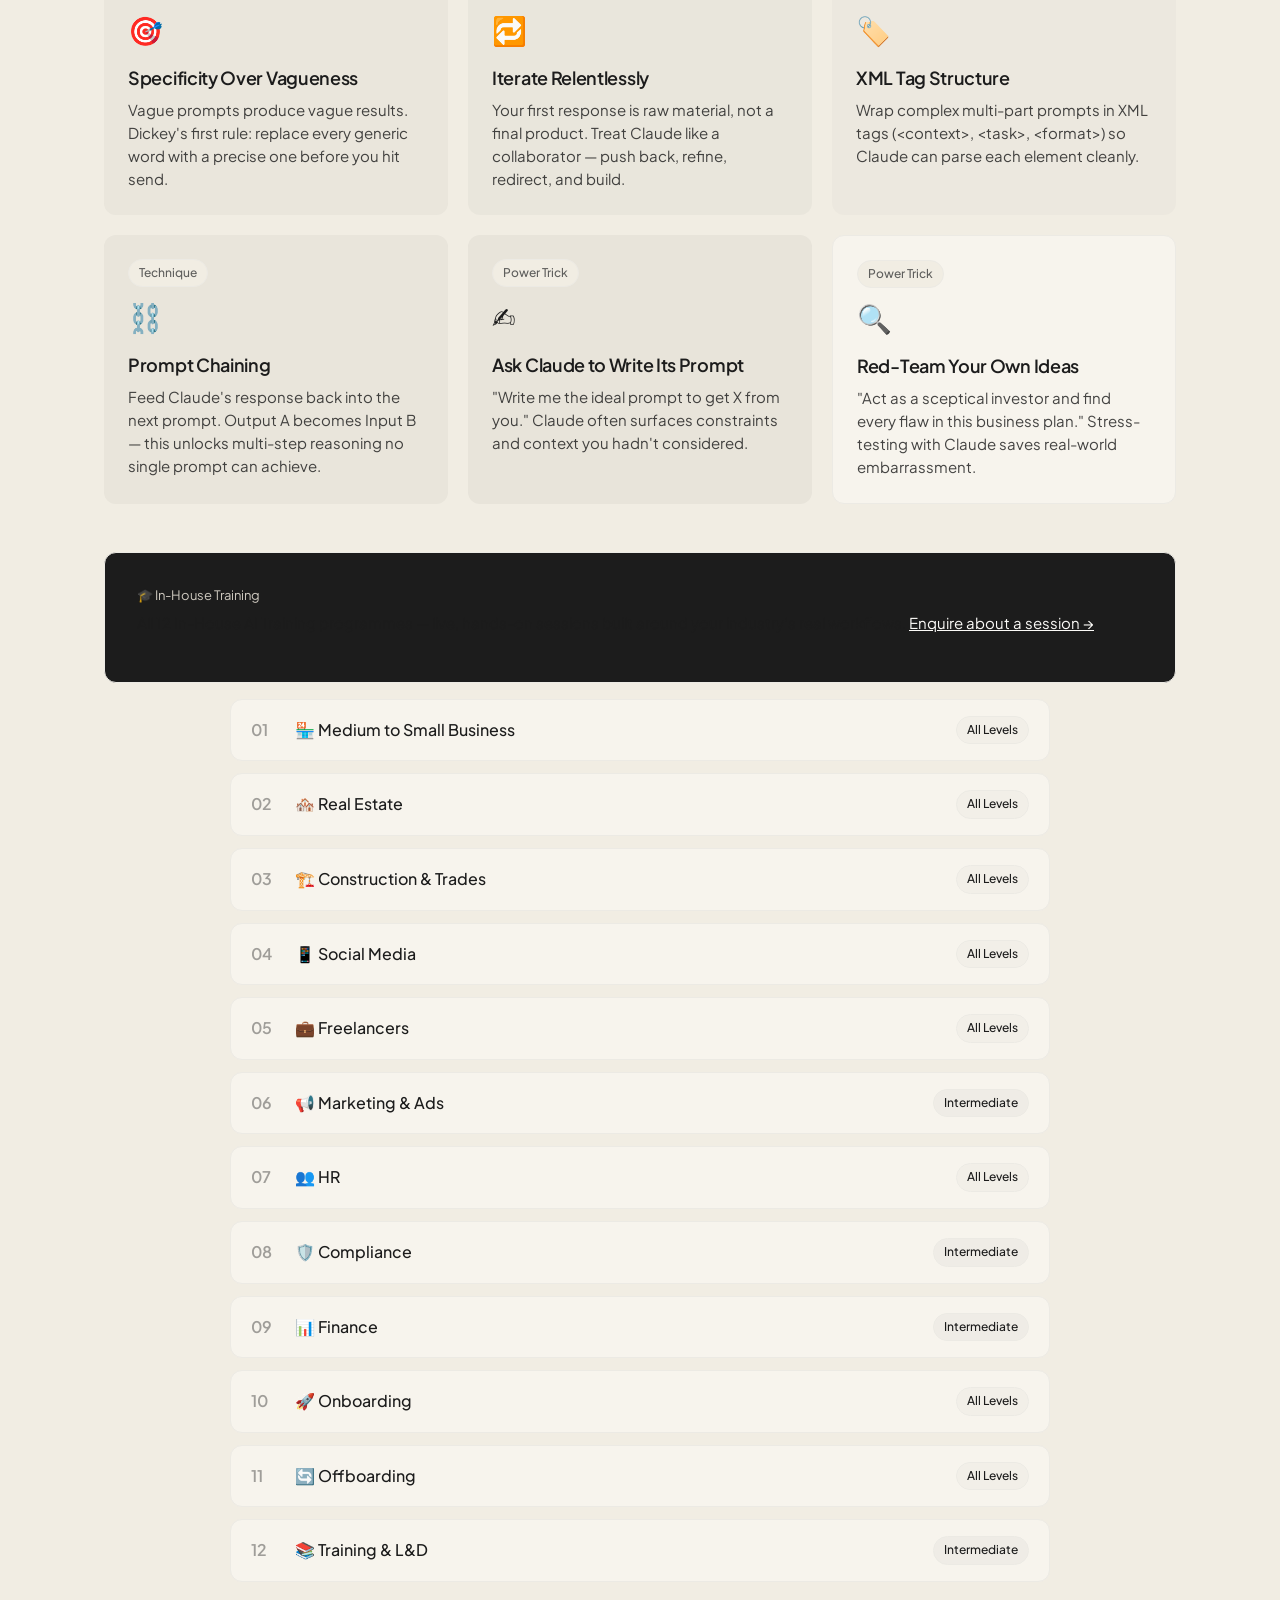
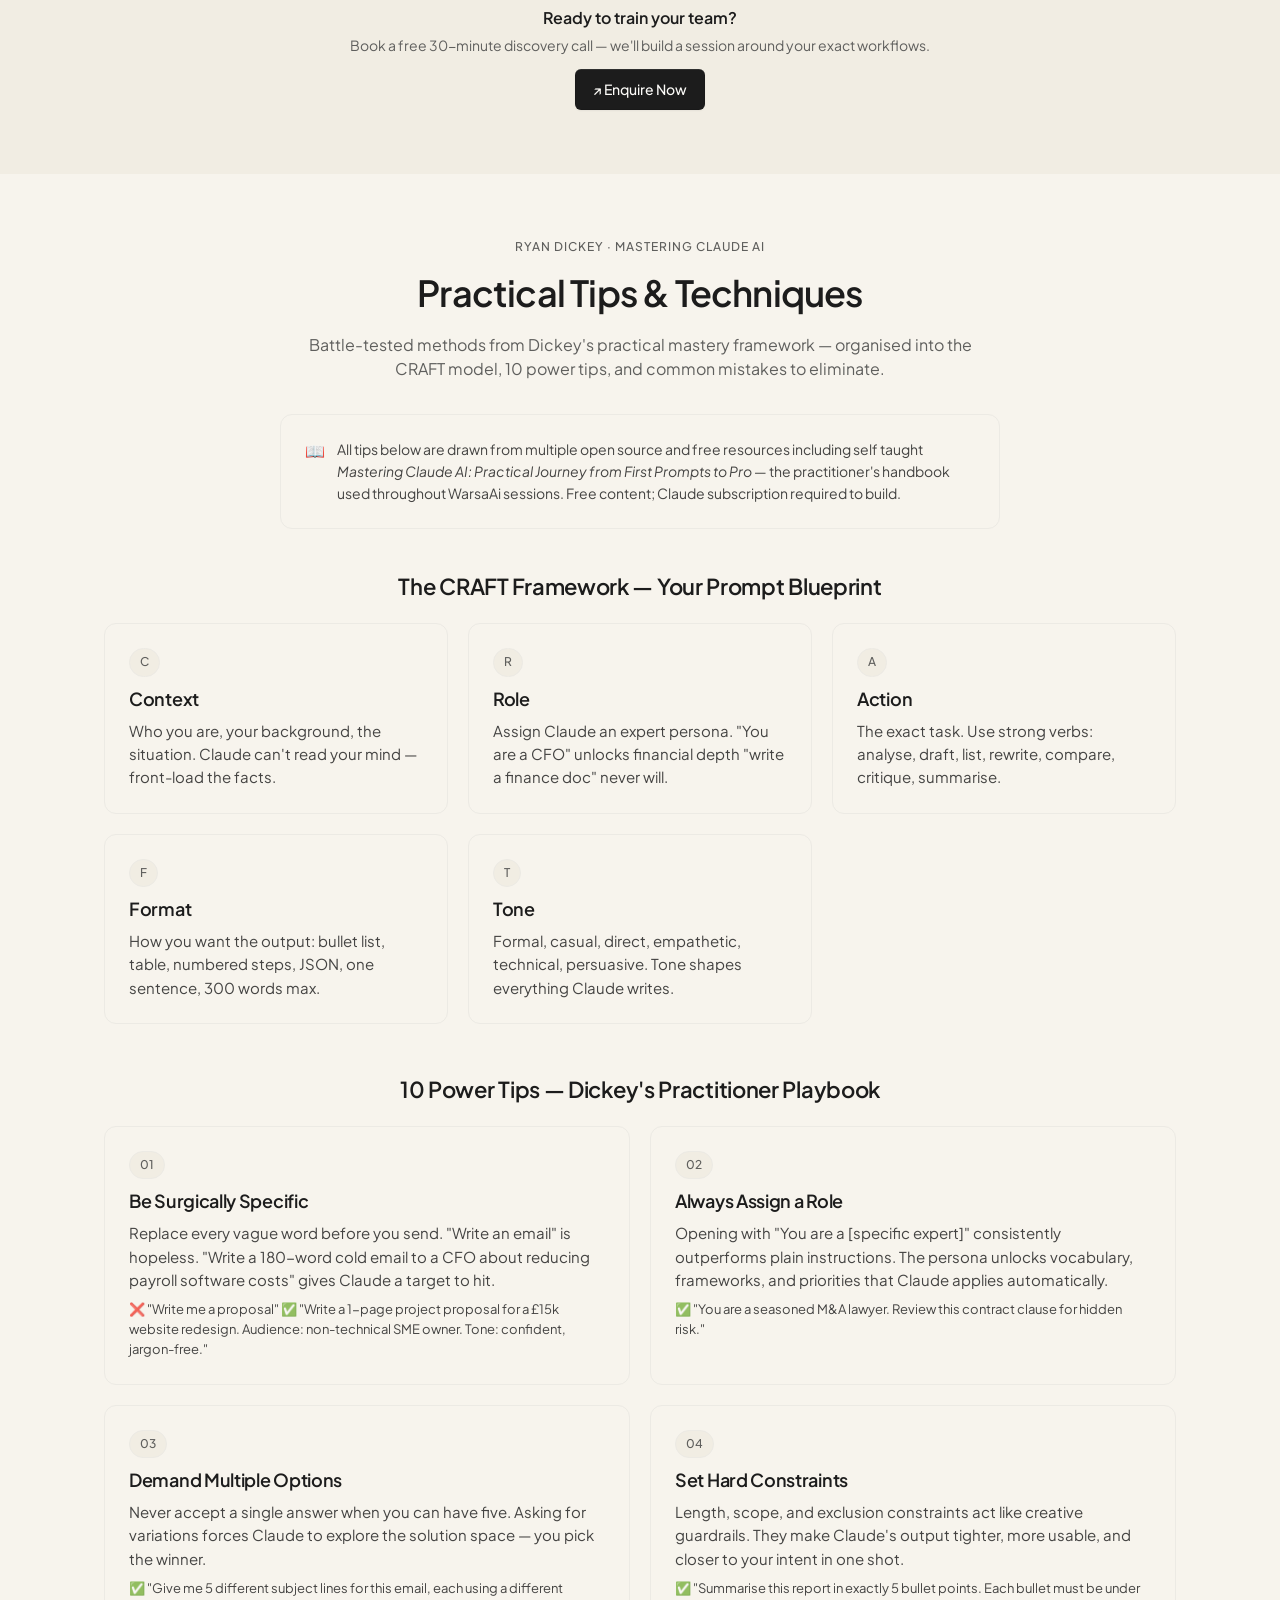
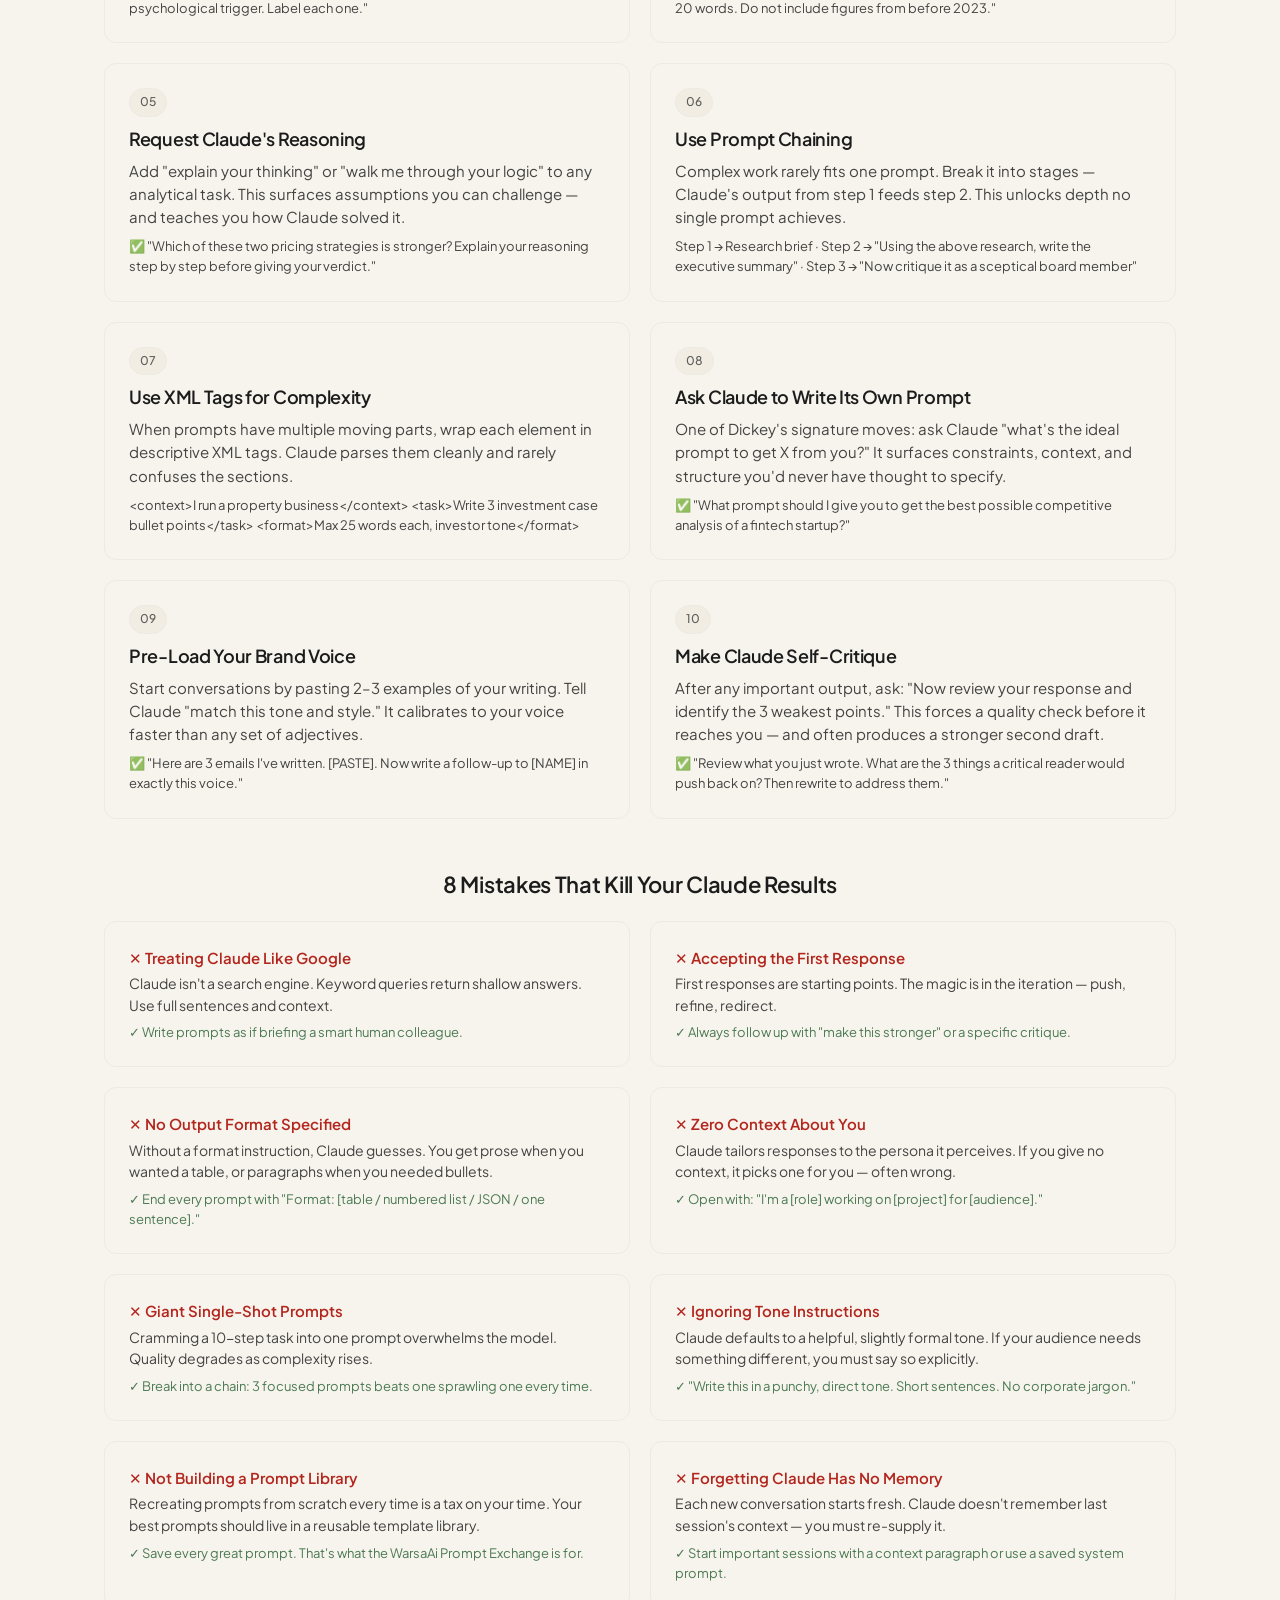
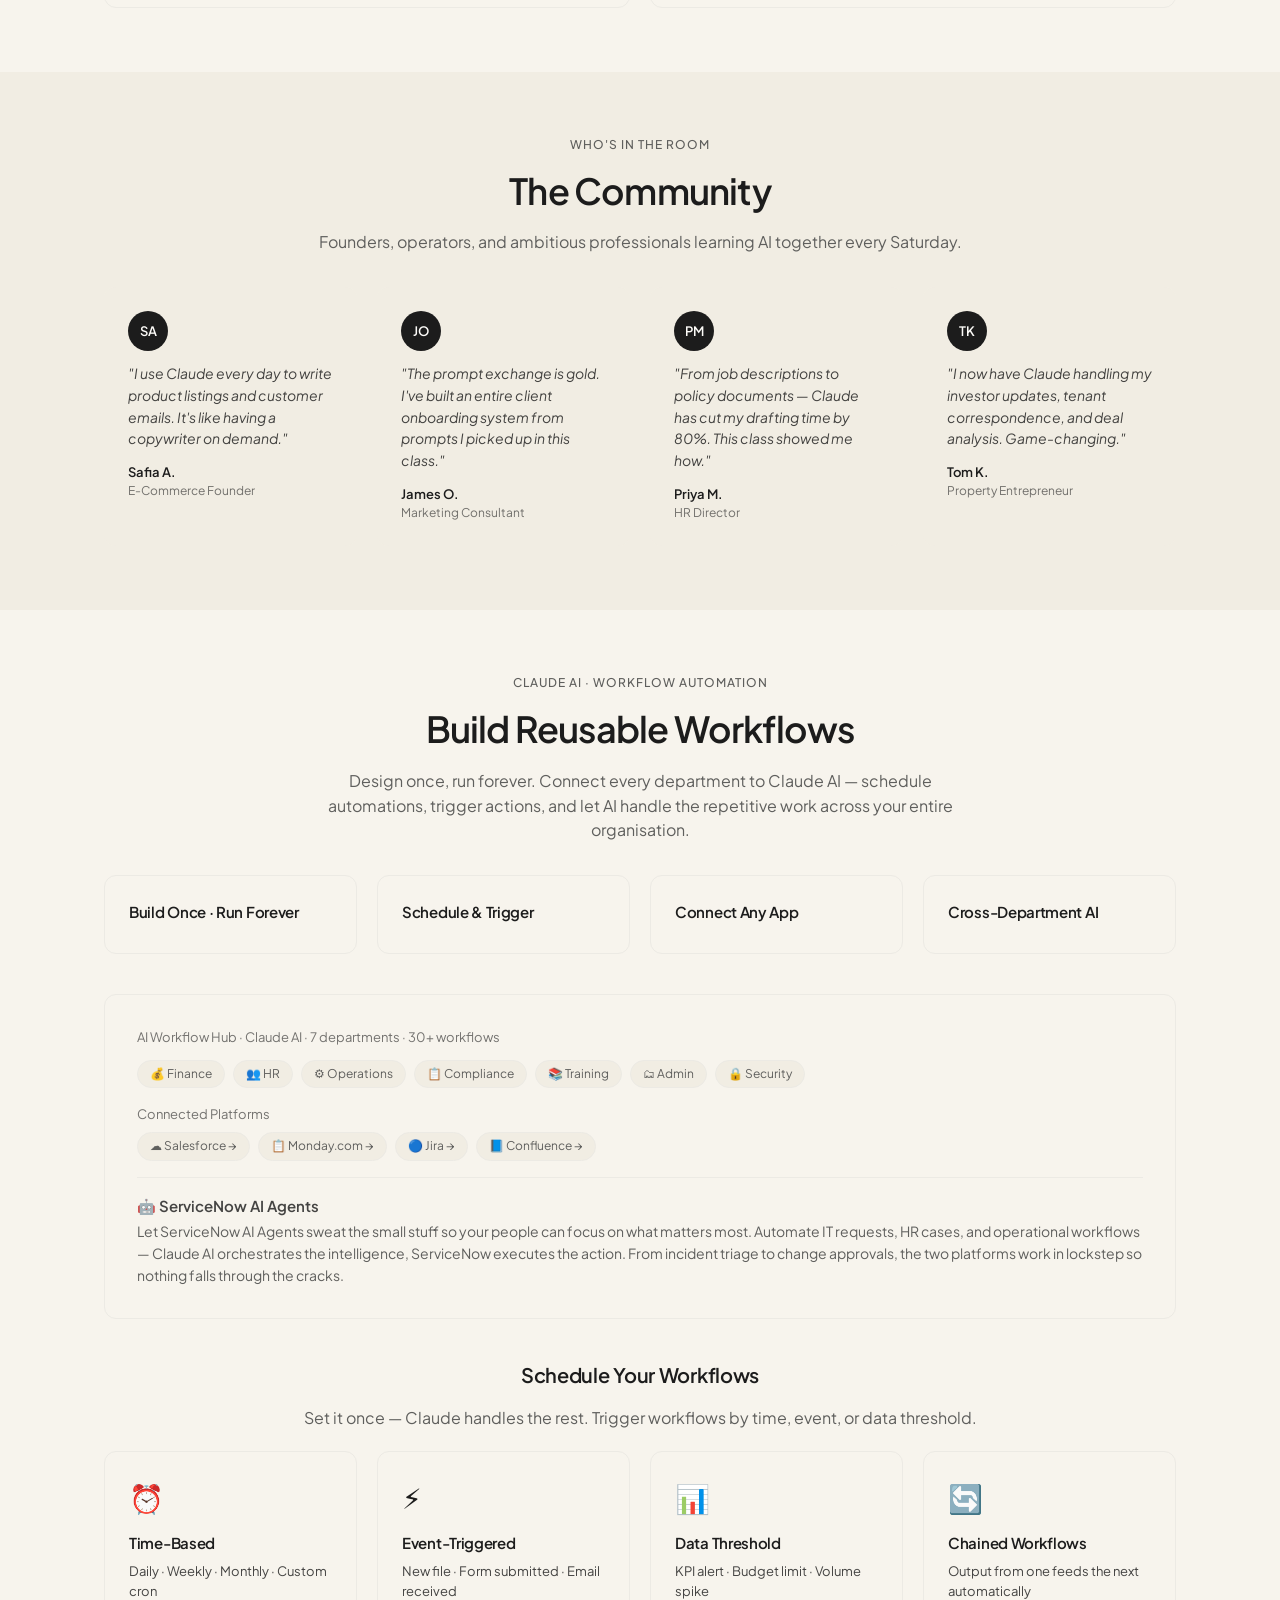
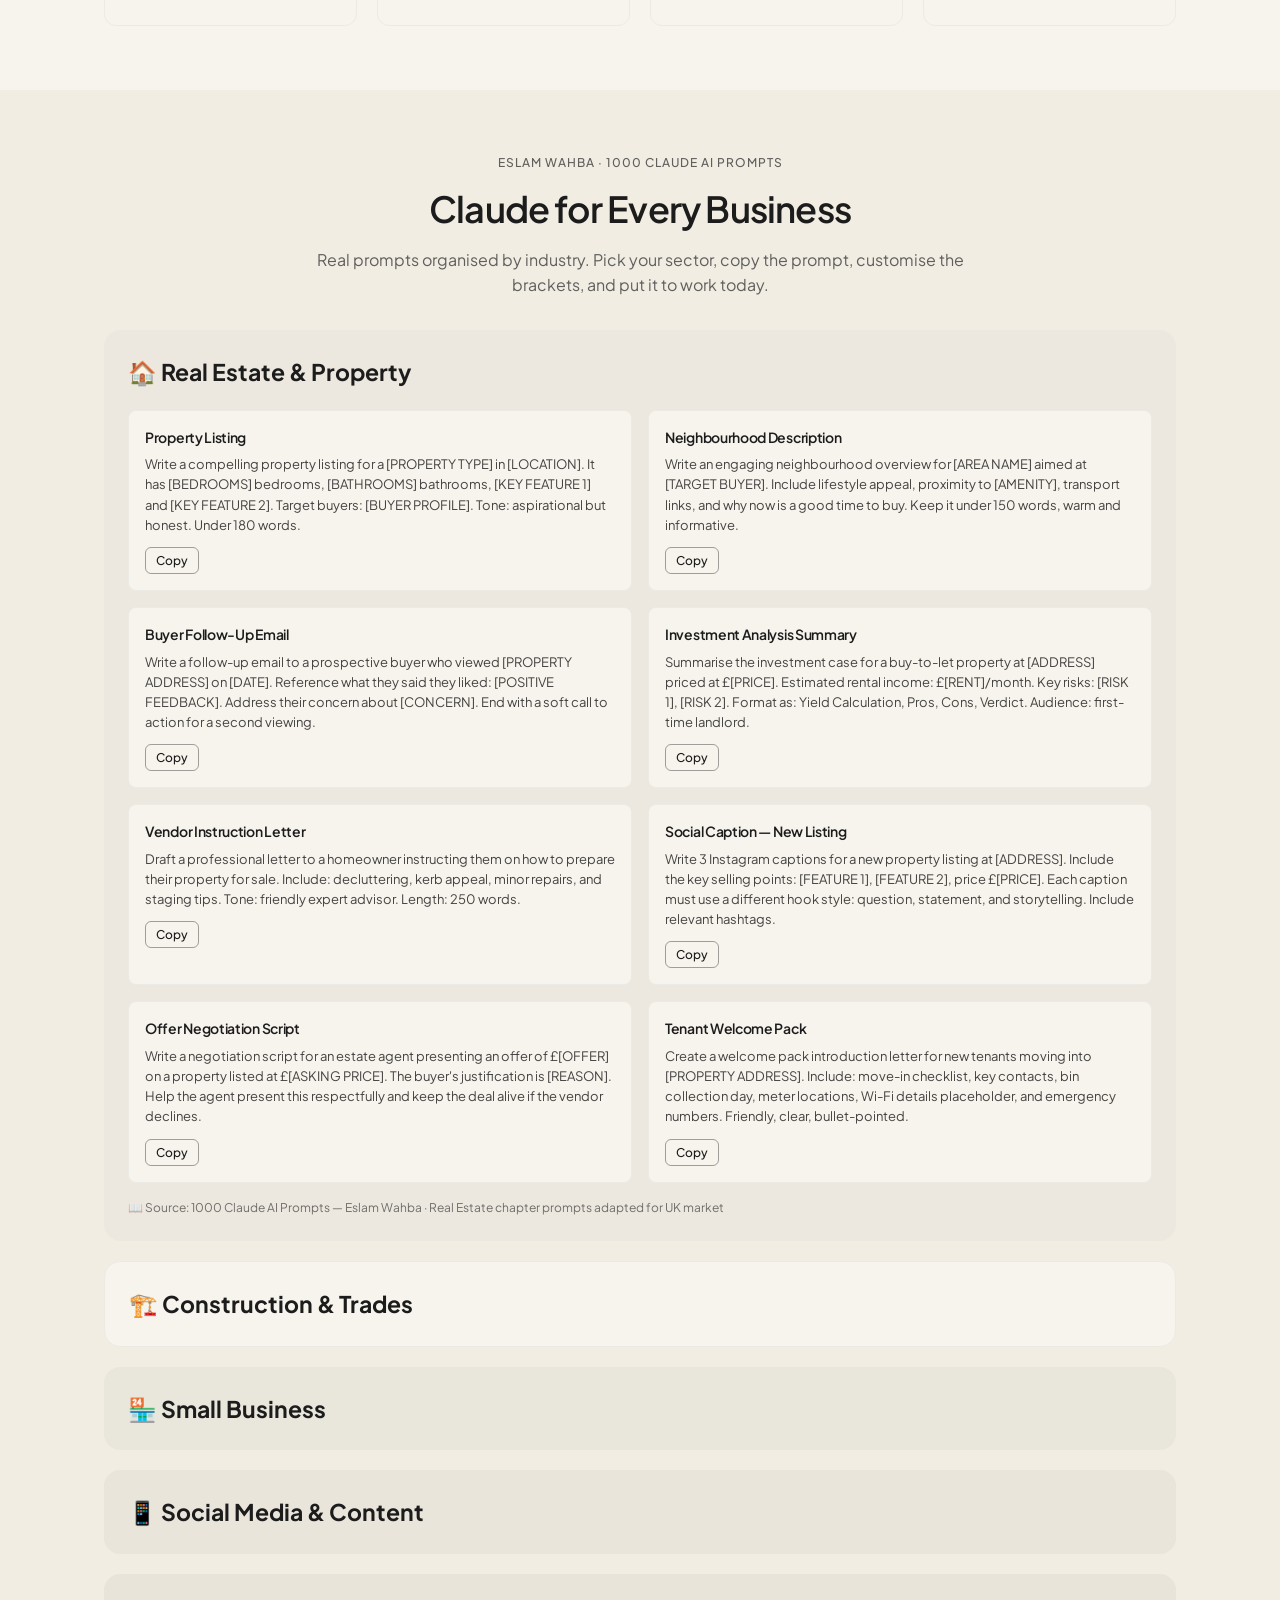
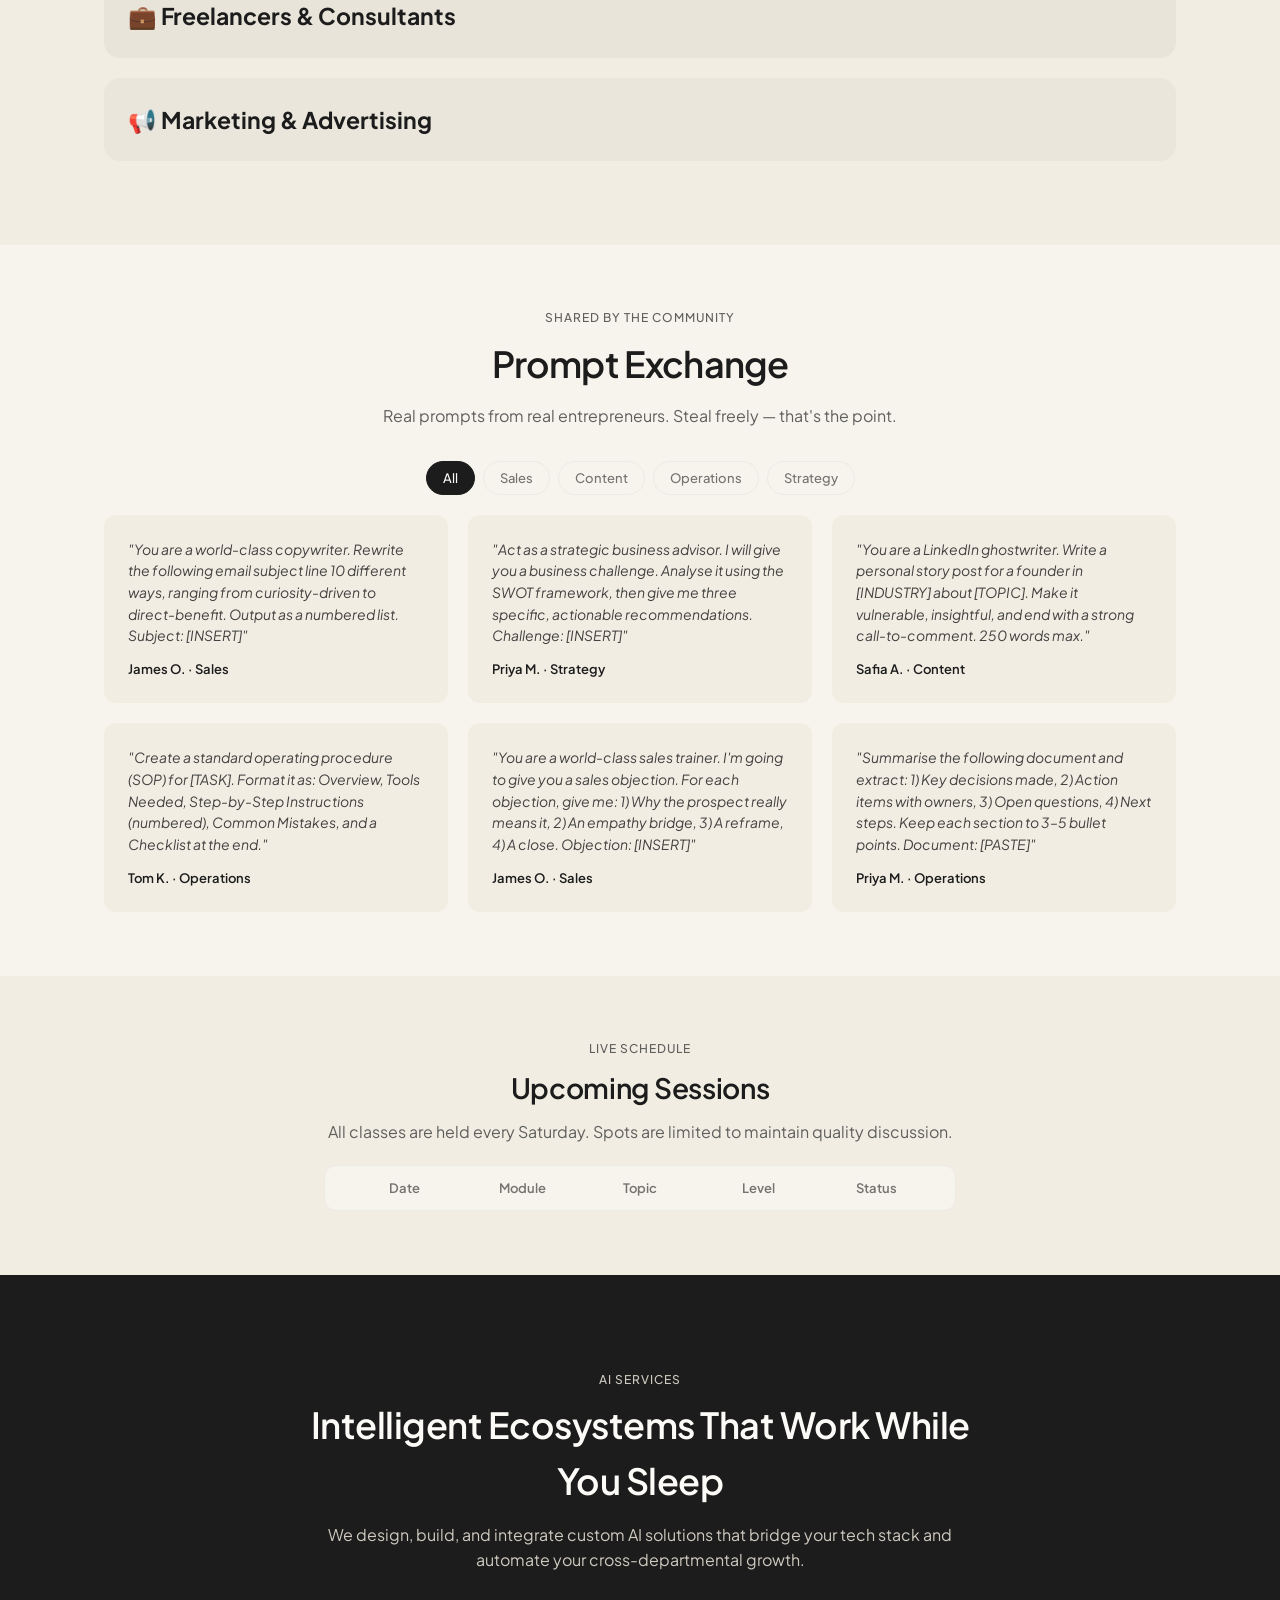
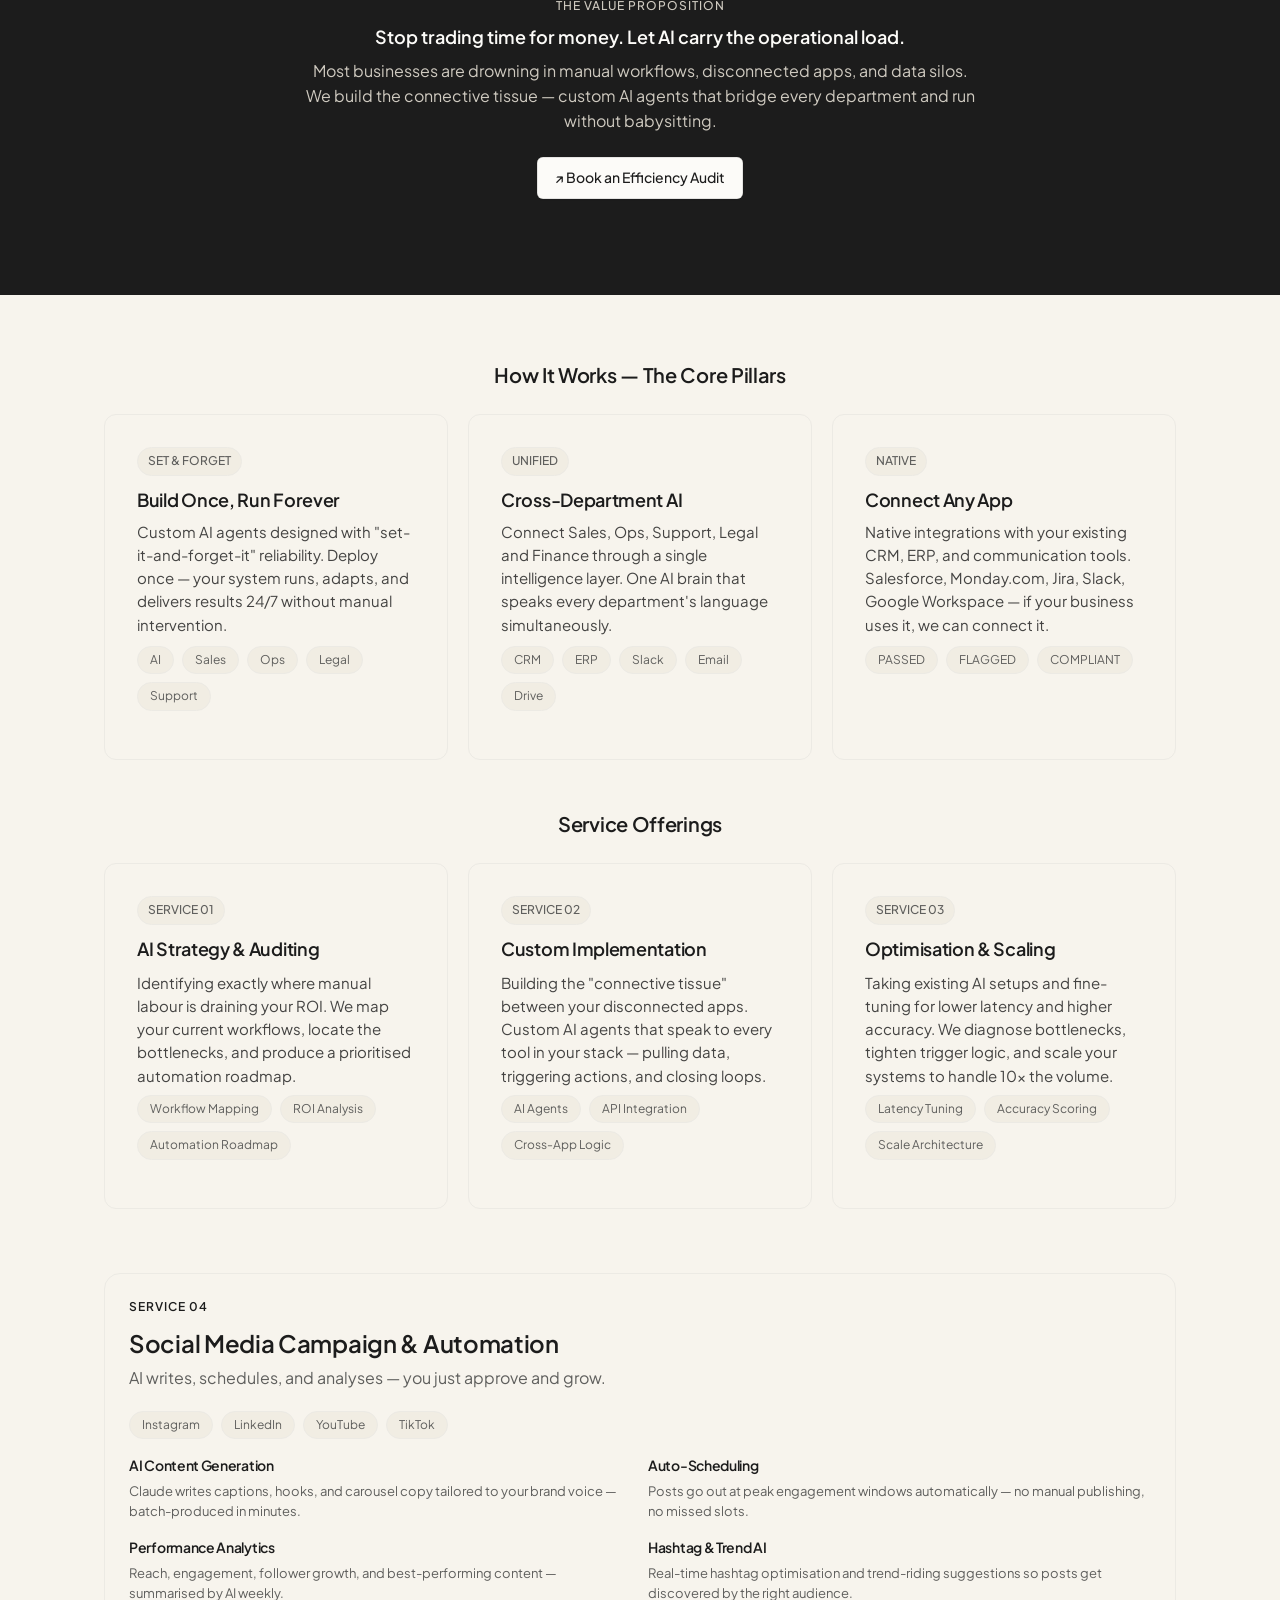
==== commit b14883d1: "Bold sector headings, drop subtitles, add sector icons Sector headings in the Claude-for-Every-Busin" ====
--- a/docs/index.html
+++ b/docs/index.html
@@ -382,7 +382,7 @@
     </div>
 
     <details class="industry-block tint-sky" open>
-      <summary>Real Estate &amp; Property <span class="industry-sub">Listings, client comms, investment analysis &amp; more · 8 prompts</span></summary>
+      <summary>🏠 Real Estate &amp; Property</summary>
       <div class="prompt-grid">
         <div class="prompt-card"><h4>Property Listing</h4><p>Write a compelling property listing for a [PROPERTY TYPE] in [LOCATION]. It has [BEDROOMS] bedrooms, [BATHROOMS] bathrooms, [KEY FEATURE 1] and [KEY FEATURE 2]. Target buyers: [BUYER PROFILE]. Tone: aspirational but honest. Under 180 words.</p><button class="btn btn-sm btn-secondary copy-btn" data-copy="Write a compelling property listing for a [PROPERTY TYPE] in [LOCATION]. It has [BEDROOMS] bedrooms, [BATHROOMS] bathrooms, [KEY FEATURE 1] and [KEY FEATURE 2]. Target buyers: [BUYER PROFILE]. Tone: aspirational but honest. Under 180 words.">Copy</button></div>
         <div class="prompt-card"><h4>Neighbourhood Description</h4><p>Write an engaging neighbourhood overview for [AREA NAME] aimed at [TARGET BUYER]. Include lifestyle appeal, proximity to [AMENITY], transport links, and why now is a good time to buy. Keep it under 150 words, warm and informative.</p><button class="btn btn-sm btn-secondary copy-btn" data-copy="Write an engaging neighbourhood overview for [AREA NAME] aimed at [TARGET BUYER]. Include lifestyle appeal, proximity to [AMENITY], transport links, and why now is a good time to buy. Keep it under 150 words, warm and informative.">Copy</button></div>
@@ -397,7 +397,7 @@
     </details>
 
     <details class="industry-block tint-cream">
-      <summary>Construction &amp; Trades <span class="industry-sub">Proposals, safety docs, client comms &amp; project management · 8 prompts</span></summary>
+      <summary>🏗️ Construction &amp; Trades</summary>
       <div class="prompt-grid">
         <div class="prompt-card"><h4>Project Proposal</h4><p>Write a professional project proposal for a [TYPE OF WORK] at [CLIENT ADDRESS]. Scope: [SCOPE SUMMARY]. Timeline: [X weeks]. Quote: £[AMOUNT]. Include: overview, what's included, what's excluded, payment terms, and a call to action. Client name: [NAME].</p><button class="btn btn-sm btn-secondary copy-btn" data-copy="Write a professional project proposal for a [TYPE OF WORK] at [CLIENT ADDRESS]. Scope: [SCOPE SUMMARY]. Timeline: [X weeks]. Quote: £[AMOUNT]. Include: overview, what's included, what's excluded, payment terms, and a call to action. Client name: [NAME].">Copy</button></div>
         <div class="prompt-card"><h4>Site Safety Briefing</h4><p>Write a daily site safety briefing for a [TYPE OF PROJECT] site. Include: PPE requirements, hazards for today ([HAZARD 1], [HAZARD 2]), emergency procedures, and a reminder of the welfare facilities. Short, clear, suitable for reading aloud at 7am.</p><button class="btn btn-sm btn-secondary copy-btn" data-copy="Write a daily site safety briefing for a [TYPE OF PROJECT] site. Include: PPE requirements, hazards for today ([HAZARD 1], [HAZARD 2]), emergency procedures, and a reminder of the welfare facilities. Short, clear, suitable for reading aloud at 7am.">Copy</button></div>
@@ -412,7 +412,7 @@
     </details>
 
     <details class="industry-block tint-mint">
-      <summary>Small Business <span class="industry-sub">Operations, customer service, sales &amp; growth prompts · 10 prompts</span></summary>
+      <summary>🏪 Small Business</summary>
       <div class="prompt-grid">
         <div class="prompt-card"><h4>Business Plan Executive Summary</h4><p>Write a 300-word executive summary for a business plan for [BUSINESS NAME], a [BUSINESS TYPE] based in [LOCATION]. We serve [TARGET CUSTOMER]. Revenue model: [MODEL]. Our key differentiator is [USP]. Current stage: [STAGE]. Seeking £[AMOUNT] in funding for [PURPOSE].</p><button class="btn btn-sm btn-secondary copy-btn" data-copy="Write a 300-word executive summary for a business plan for [BUSINESS NAME], a [BUSINESS TYPE] based in [LOCATION]. We serve [TARGET CUSTOMER]. Revenue model: [MODEL]. Our key differentiator is [USP]. Current stage: [STAGE]. Seeking £[AMOUNT] in funding for [PURPOSE].">Copy</button></div>
         <div class="prompt-card"><h4>Customer Complaint Response</h4><p>Write a professional email response to a customer complaint about [ISSUE]. Customer name: [NAME]. Their complaint: [COMPLAINT SUMMARY]. Our position: [RESPONSE]. Resolution offered: [RESOLUTION]. Tone: empathetic, calm, solution-focused. End with a retention offer if appropriate.</p><button class="btn btn-sm btn-secondary copy-btn" data-copy="Write a professional email response to a customer complaint about [ISSUE]. Customer name: [NAME]. Their complaint: [COMPLAINT SUMMARY]. Our position: [RESPONSE]. Resolution offered: [RESOLUTION]. Tone: empathetic, calm, solution-focused. End with a retention offer if appropriate.">Copy</button></div>
@@ -429,7 +429,7 @@
     </details>
 
     <details class="industry-block tint-rose">
-      <summary>Social Media &amp; Content <span class="industry-sub">Captions, strategies, hooks, calendars &amp; engagement · 10 prompts</span></summary>
+      <summary>📱 Social Media &amp; Content</summary>
       <div class="prompt-grid">
         <div class="prompt-card"><h4>LinkedIn Post — Thought Leadership</h4><p>Write a LinkedIn thought leadership post from the perspective of a [JOB TITLE] in [INDUSTRY] on the topic of [TOPIC]. Hook: a bold or surprising statement. Body: 3 short insights. Ending: a question to drive comments. 200 words max. No hashtag spam — max 3 relevant tags.</p><button class="btn btn-sm btn-secondary copy-btn" data-copy="Write a LinkedIn thought leadership post from the perspective of a [JOB TITLE] in [INDUSTRY] on the topic of [TOPIC]. Hook: a bold or surprising statement. Body: 3 short insights. Ending: a question to drive comments. 200 words max. No hashtag spam — max 3 relevant tags.">Copy</button></div>
         <div class="prompt-card"><h4>30-Day Content Calendar</h4><p>Create a 30-day social media content calendar for a [BUSINESS TYPE] on [PLATFORM]. Mix of content types: educational (40%), promotional (20%), behind-the-scenes (20%), testimonials (10%), personal/story (10%). Format as a table: Day | Content Type | Caption Idea | Hashtag Theme.</p><button class="btn btn-sm btn-secondary copy-btn" data-copy="Create a 30-day social media content calendar for a [BUSINESS TYPE] on [PLATFORM]. Mix of content types: educational (40%), promotional (20%), behind-the-scenes (20%), testimonials (10%), personal/story (10%). Format as a table: Day | Content Type | Caption Idea | Hashtag Theme.">Copy</button></div>
@@ -446,7 +446,7 @@
     </details>
 
     <details class="industry-block tint-lavender">
-      <summary>Freelancers &amp; Consultants <span class="industry-sub">Proposals, pricing, client comms &amp; positioning · 8 prompts</span></summary>
+      <summary>💼 Freelancers &amp; Consultants</summary>
       <div class="prompt-grid">
         <div class="prompt-card"><h4>Project Proposal</h4><p>Write a freelance project proposal for [CLIENT NAME] for [PROJECT TYPE]. Scope: [SCOPE]. Timeline: [DURATION]. Rate: £[AMOUNT] — [FIXED / HOURLY]. Deliverables: [LIST]. Include: my approach, why I'm the right fit, payment milestones, and a clear acceptance call-to-action.</p><button class="btn btn-sm btn-secondary copy-btn" data-copy="Write a freelance project proposal for [CLIENT NAME] for [PROJECT TYPE]. Scope: [SCOPE]. Timeline: [DURATION]. Rate: £[AMOUNT] — [FIXED / HOURLY]. Deliverables: [LIST]. Include: my approach, why I'm the right fit, payment milestones, and a clear acceptance call-to-action.">Copy</button></div>
         <div class="prompt-card"><h4>Rate Increase Email</h4><p>Write a professional email to an existing client informing them my rate is increasing from £[OLD] to £[NEW] per [hour/day/project] from [DATE]. Give a clear rationale, acknowledge the relationship, offer them a transition arrangement, and keep the tone warm and confident — not apologetic.</p><button class="btn btn-sm btn-secondary copy-btn" data-copy="Write a professional email to an existing client informing them my rate is increasing from £[OLD] to £[NEW] per [hour/day/project] from [DATE]. Give a clear rationale, acknowledge the relationship, offer them a transition arrangement, and keep the tone warm and confident — not apologetic.">Copy</button></div>
@@ -461,7 +461,7 @@
     </details>
 
     <details class="industry-block tint-yellow">
-      <summary>Marketing &amp; Advertising <span class="industry-sub">Ad copy, email campaigns, landing pages &amp; brand voice · 8 prompts</span></summary>
+      <summary>📢 Marketing &amp; Advertising</summary>
       <div class="prompt-grid">
         <div class="prompt-card"><h4>Google Ad Copy</h4><p>Write 5 Google Search ad variations for [PRODUCT/SERVICE] targeting the keyword "[KEYWORD]". For each ad: Headline 1 (30 chars), Headline 2 (30 chars), Headline 3 (30 chars), Description 1 (90 chars), Description 2 (90 chars). Include at least one with a price, one with urgency, one with social proof.</p><button class="btn btn-sm btn-secondary copy-btn" data-copy="Write 5 Google Search ad variations for [PRODUCT/SERVICE] targeting the keyword [KEYWORD]. For each ad: Headline 1 (30 chars), Headline 2 (30 chars), Headline 3 (30 chars), Description 1 (90 chars), Description 2 (90 chars). Include at least one with a price, one with urgency, one with social proof.">Copy</button></div>
         <div class="prompt-card"><h4>Email Campaign Sequence</h4><p>Write a 5-email welcome sequence for new subscribers of [BRAND NAME], a [BUSINESS TYPE]. Email 1: Welcome + what to expect. Email 2: Brand story. Email 3: Most popular product/service + social proof. Email 4: Overcome top objection. Email 5: Limited offer CTA. Friendly, value-first tone throughout.</p><button class="btn btn-sm btn-secondary copy-btn" data-copy="Write a 5-email welcome sequence for new subscribers of [BRAND NAME], a [BUSINESS TYPE]. Email 1: Welcome + what to expect. Email 2: Brand story. Email 3: Most popular product/service + social proof. Email 4: Overcome top objection. Email 5: Limited offer CTA. Friendly, value-first tone throughout.">Copy</button></div>
--- a/docs/styles.css
+++ b/docs/styles.css
@@ -253,9 +253,8 @@
 
 /* Industry prompt library */
 .industry-block { border-radius: var(--r-xl); padding: var(--sp-xl); margin-bottom: var(--sp-lg); }
-.industry-block summary { cursor: pointer; list-style: none; font-size: 20px; font-weight: 600; }
+.industry-block summary { cursor: pointer; list-style: none; font-size: 23px; font-weight: 700; }
 .industry-block summary::-webkit-details-marker { display: none; }
-.industry-block .industry-sub { font-size: 14px; color: var(--slate); font-weight: 400; margin-top: 4px; }
 .prompt-grid { display: grid; grid-template-columns: repeat(2, 1fr); gap: var(--sp-md); margin-top: var(--sp-lg); }
 .prompt-card { background: var(--canvas); border-radius: var(--r-md); padding: var(--sp-md); border: 1px solid var(--hairline); }
 .prompt-card h4 { font-size: 14px; margin-bottom: 6px; font-weight: 600; }
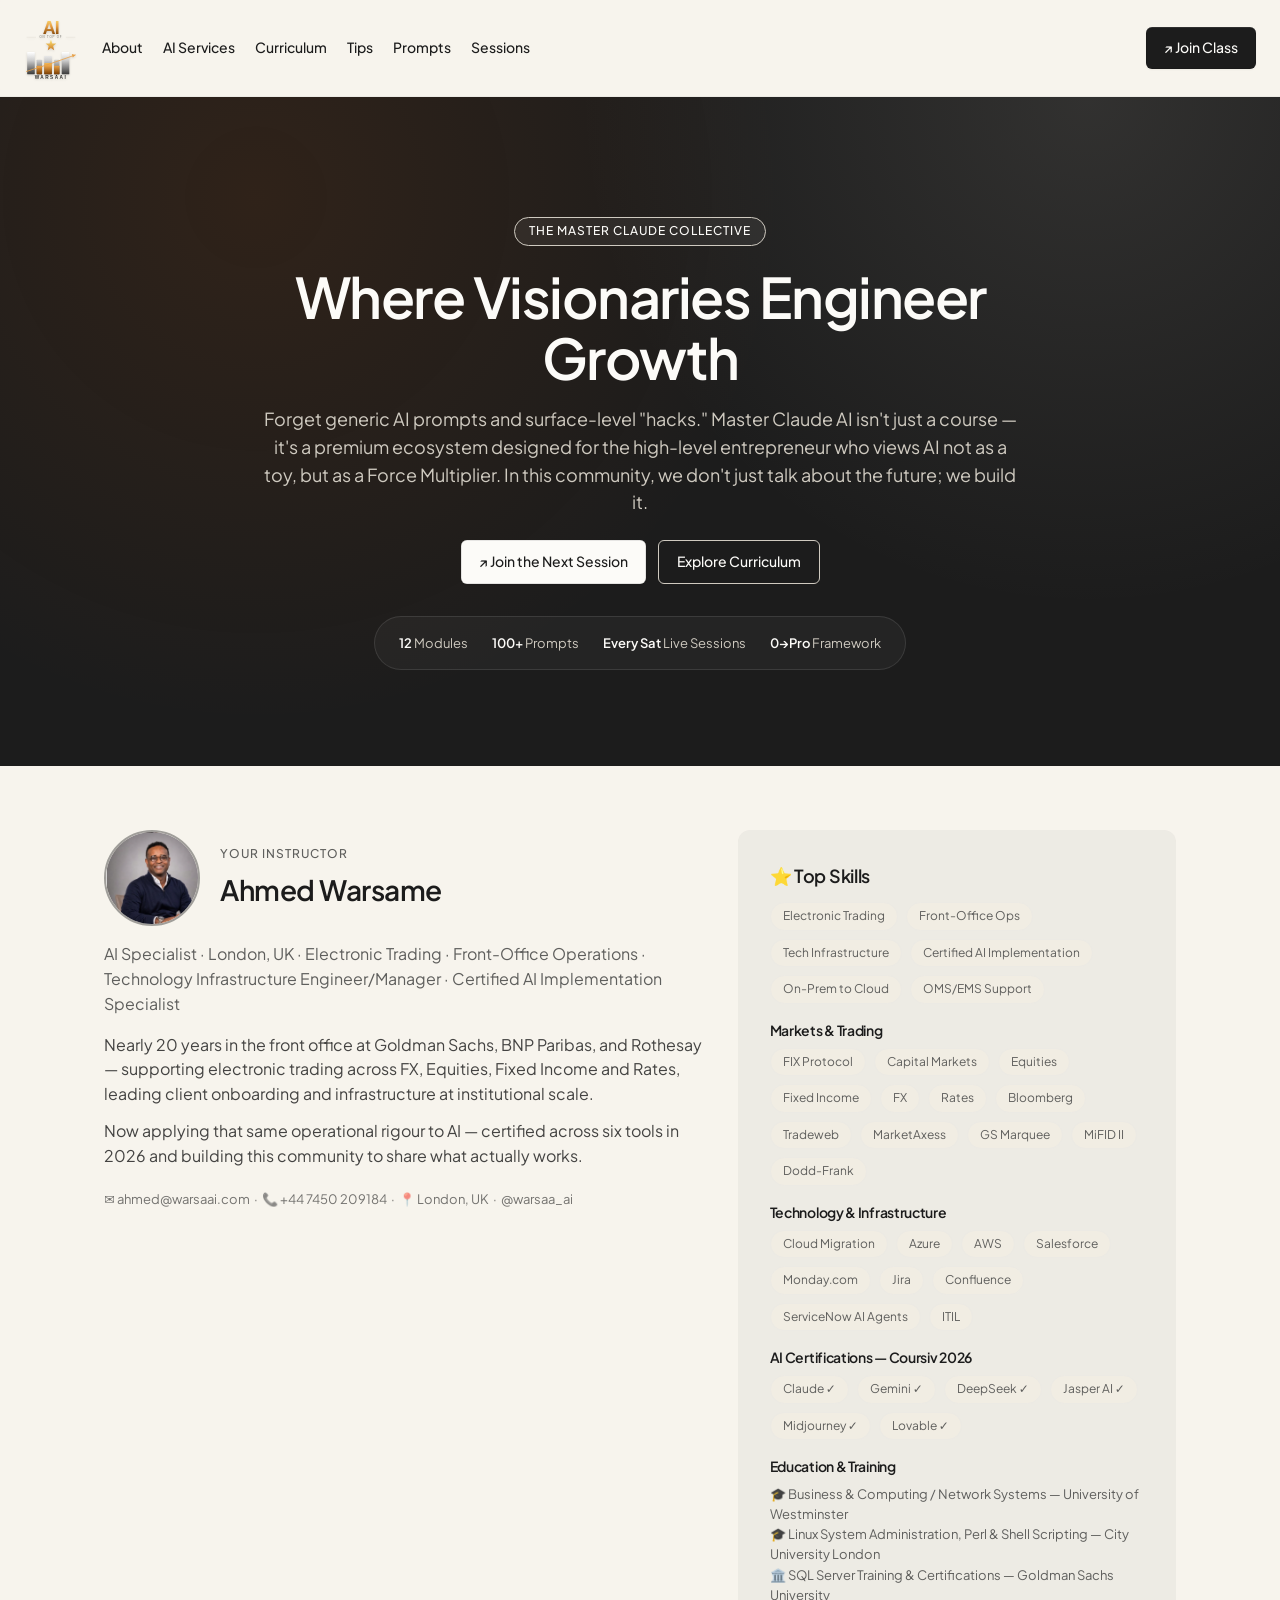
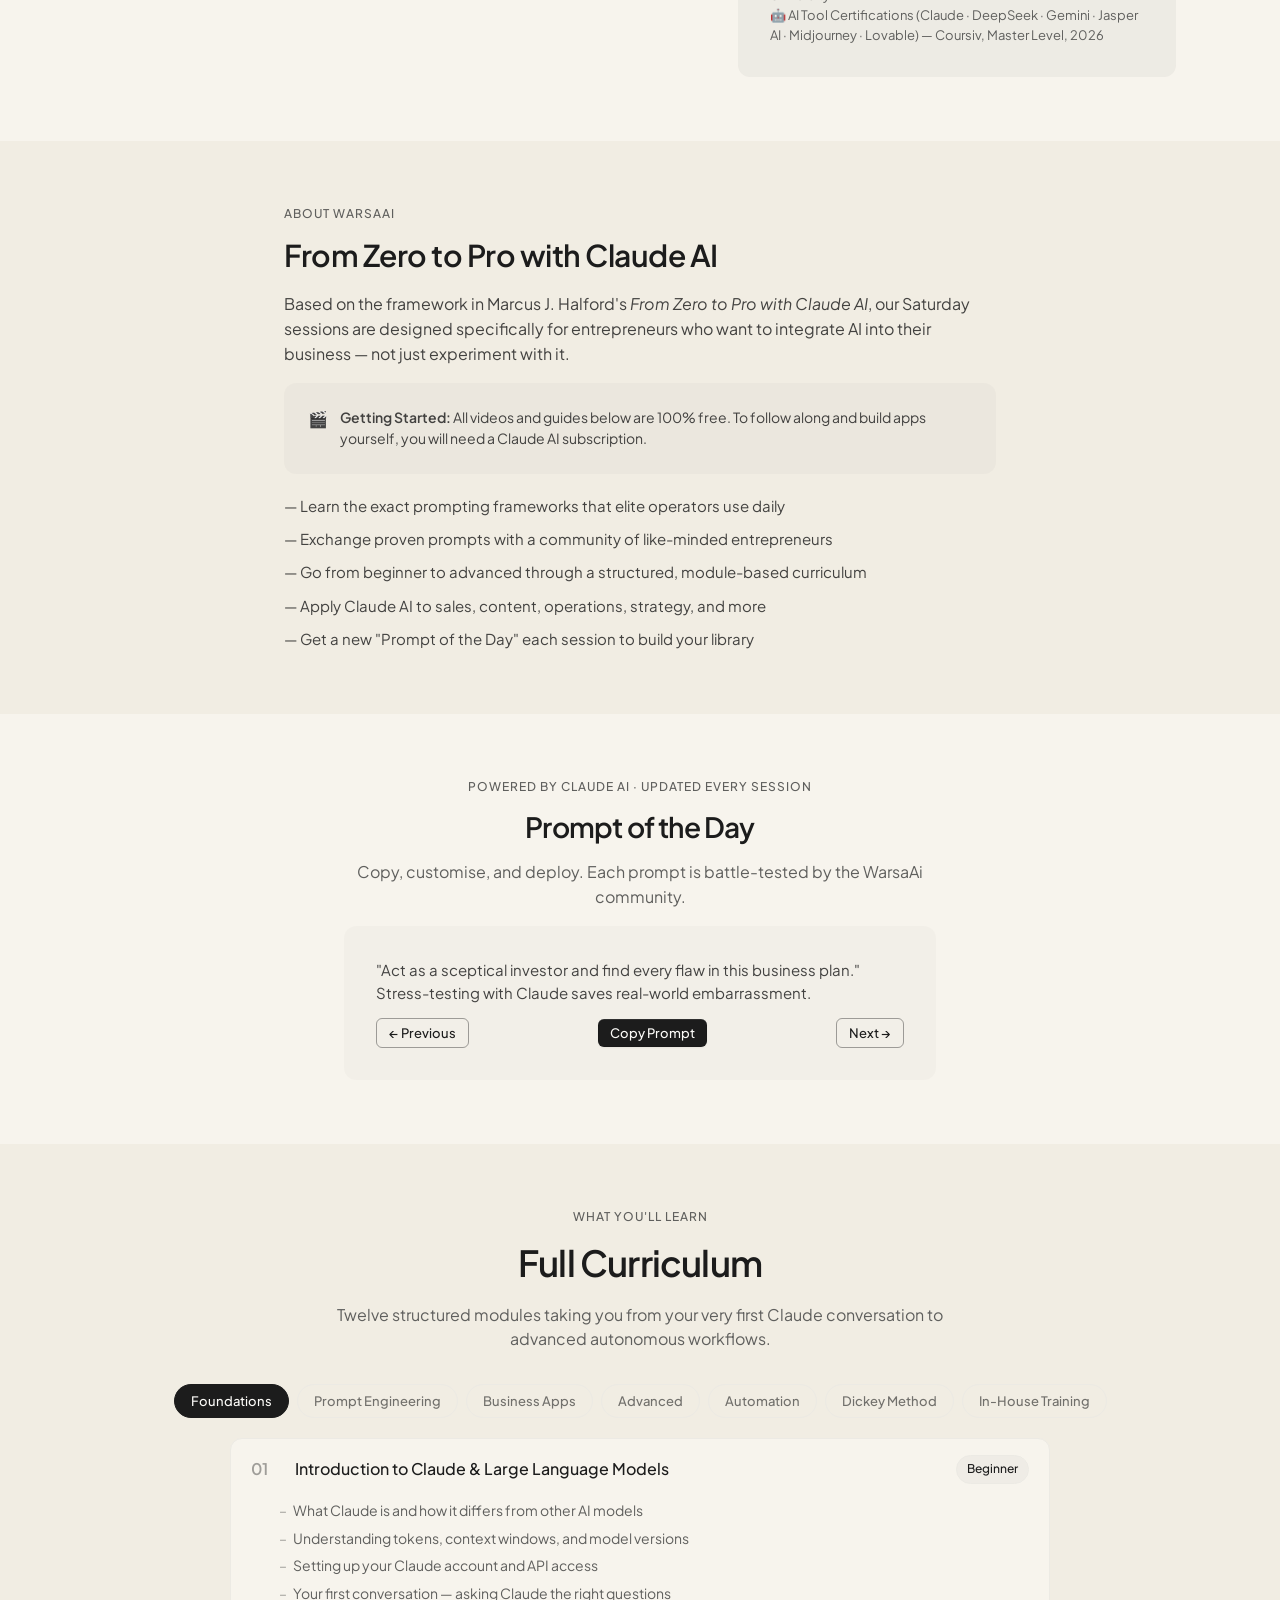
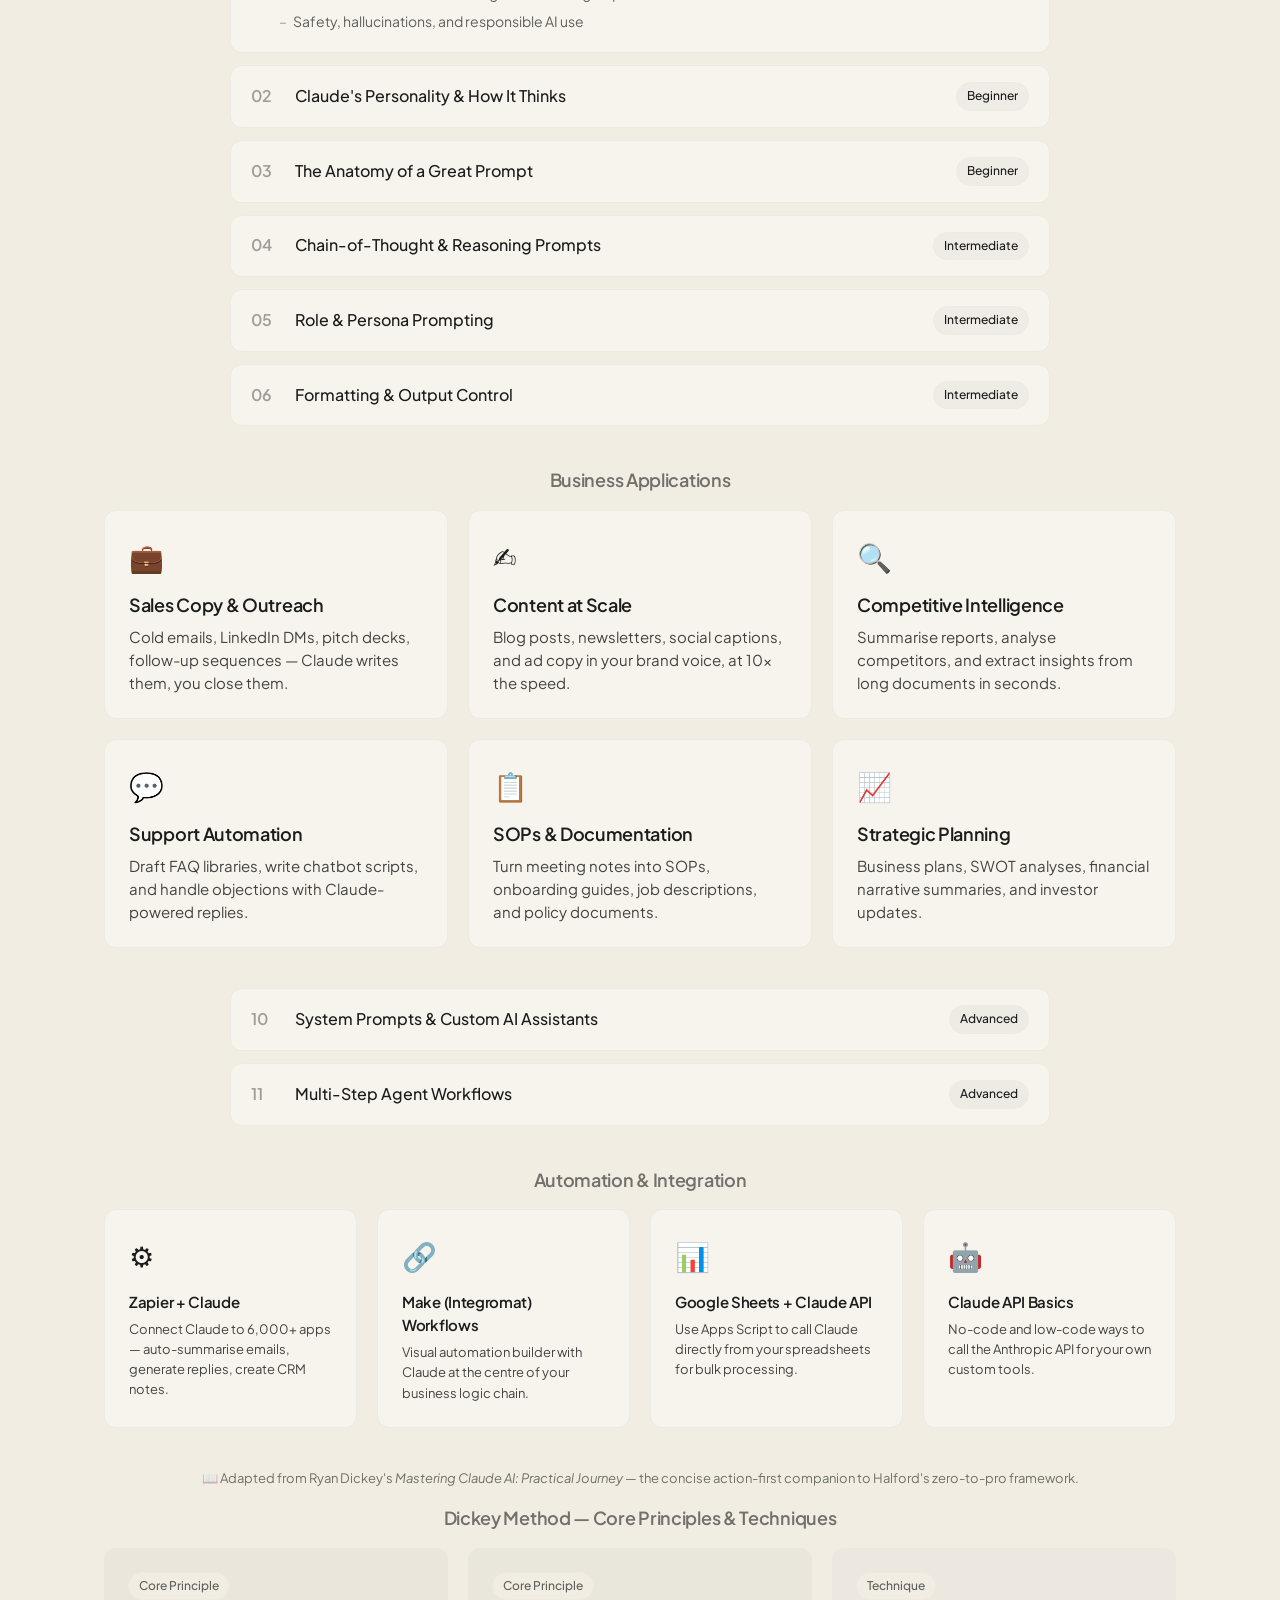
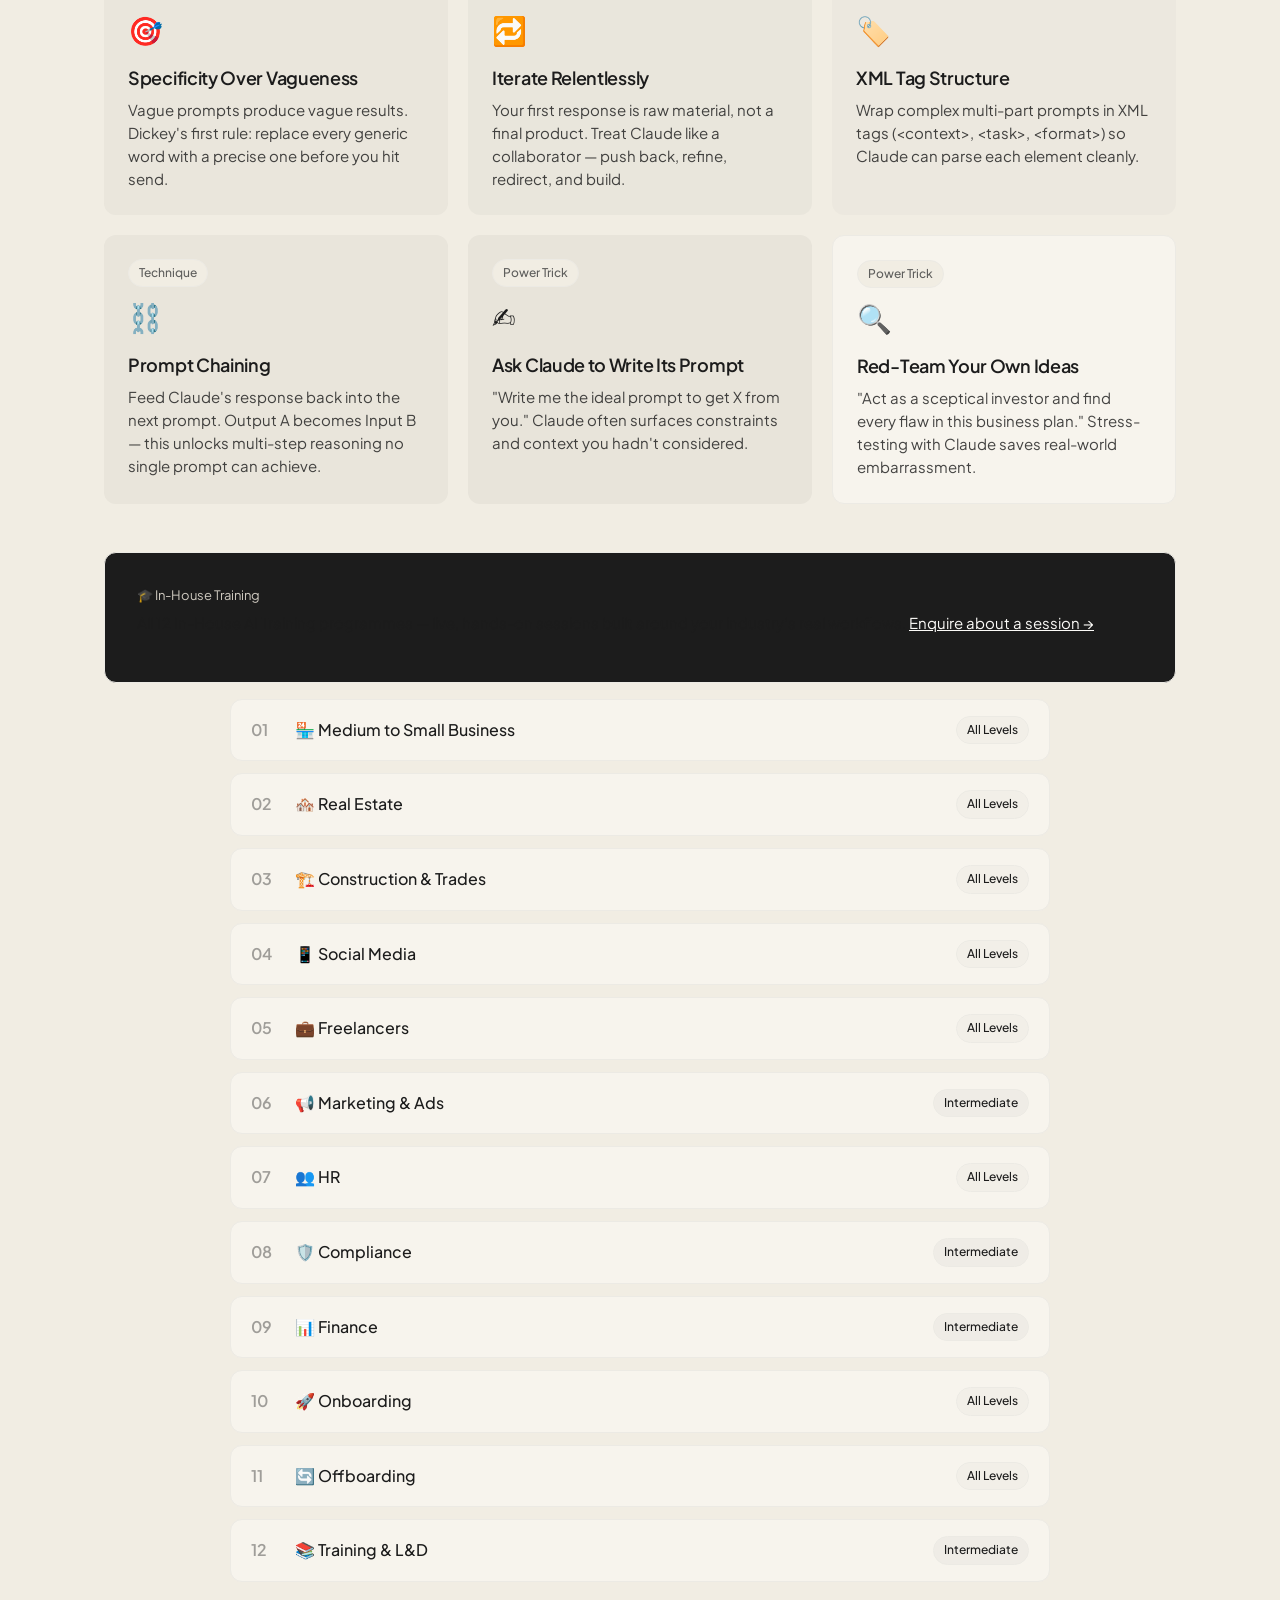
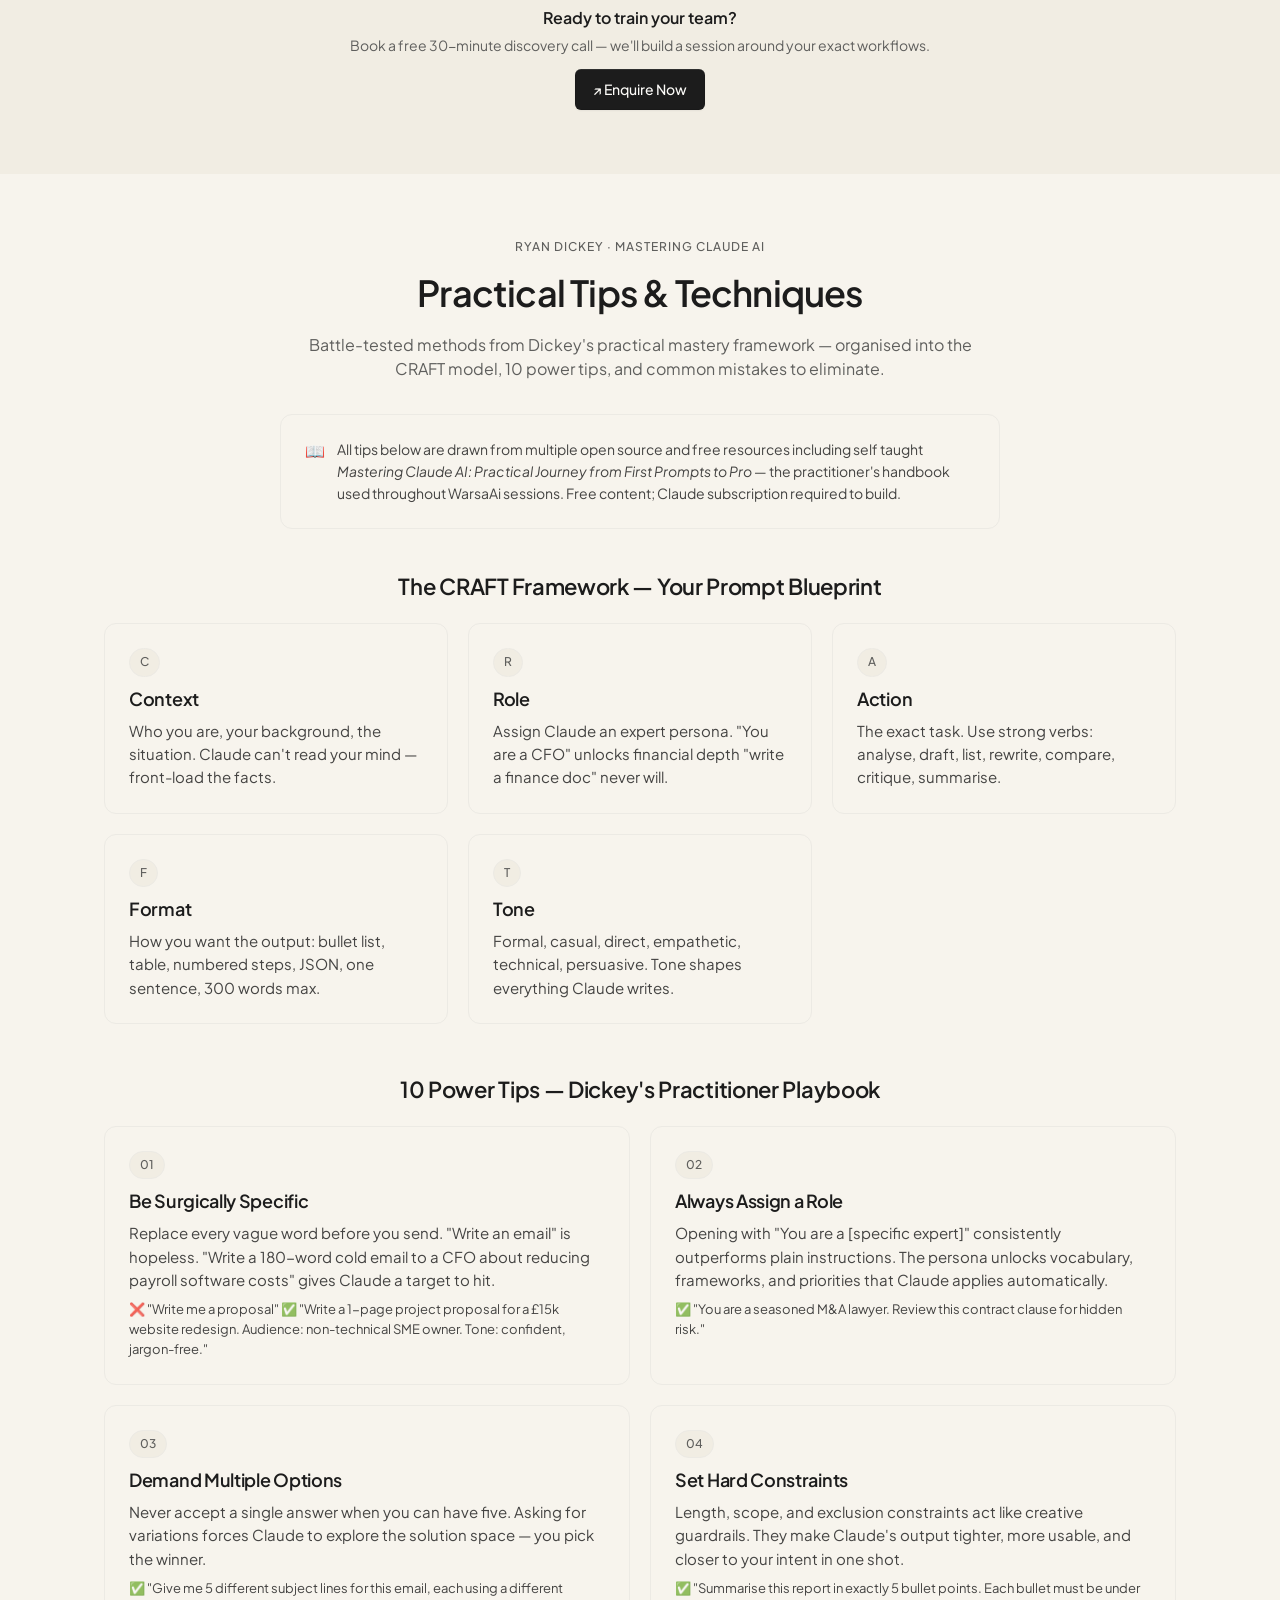
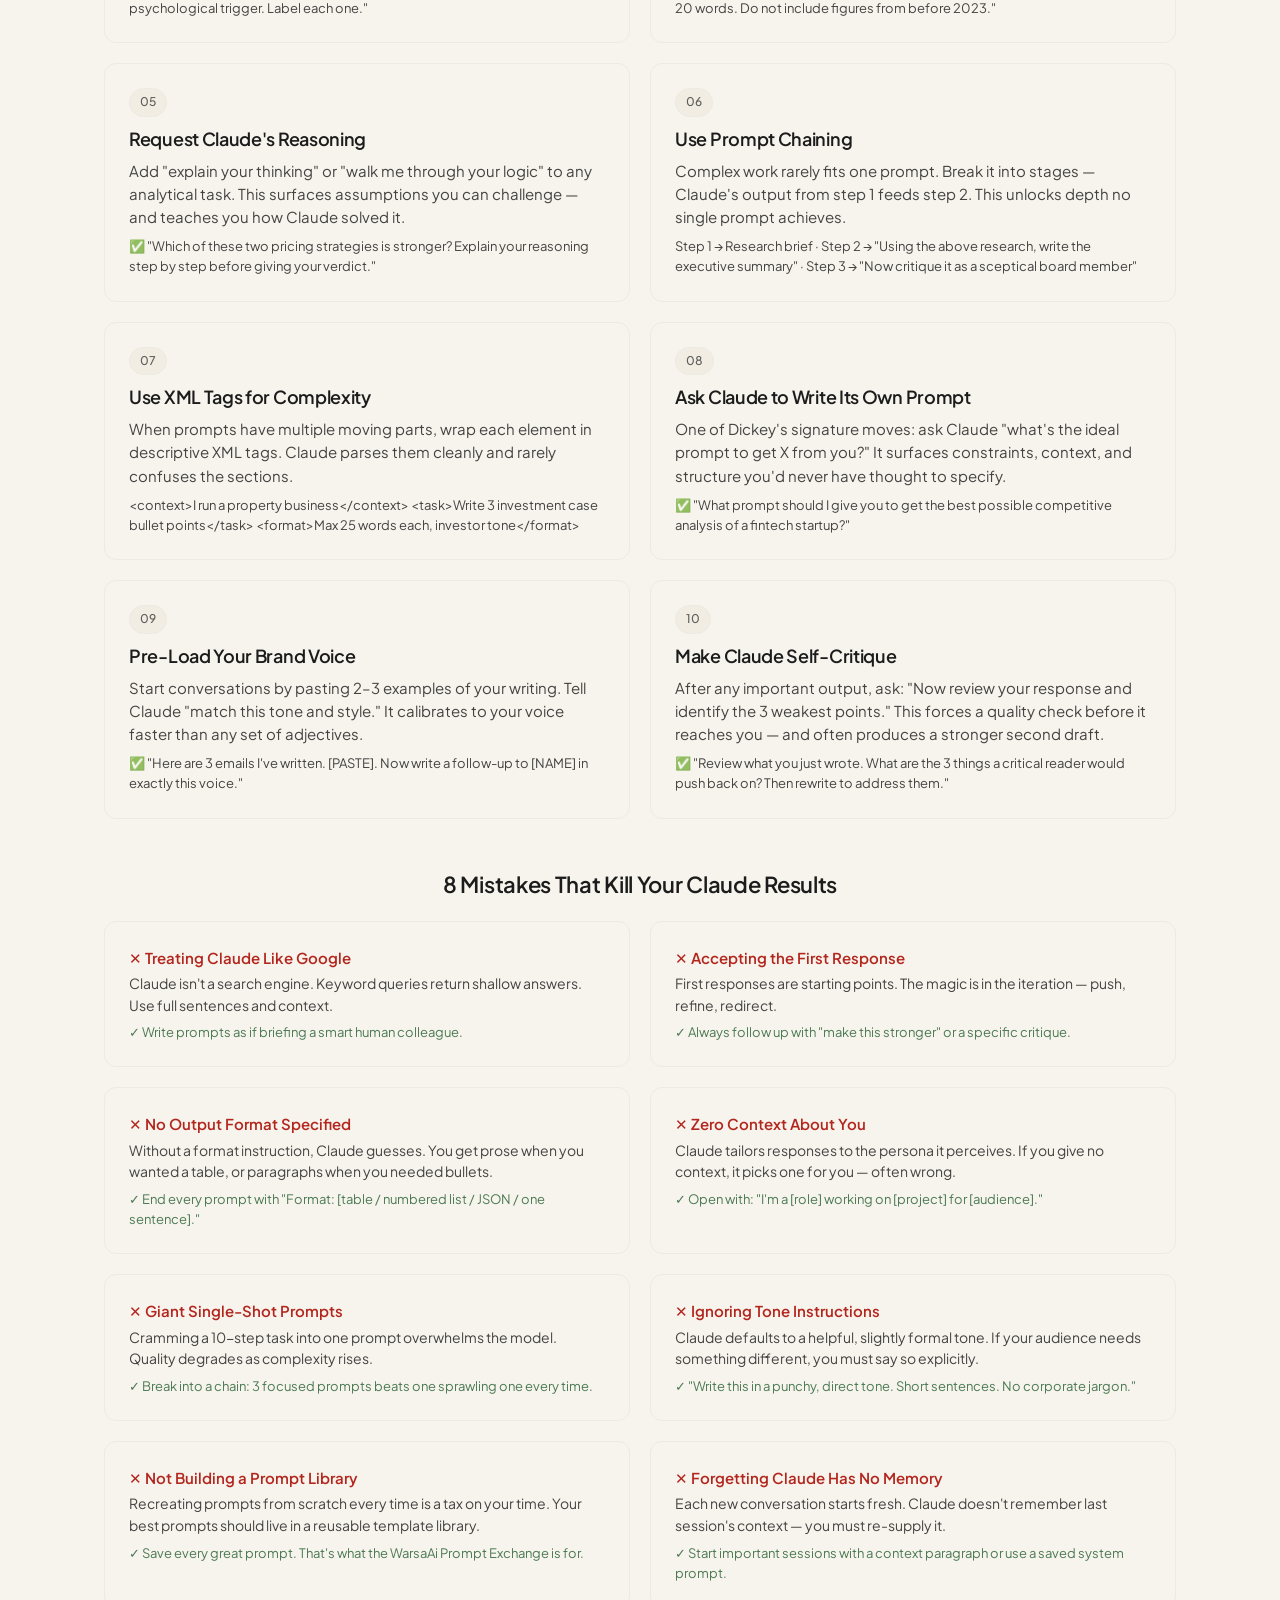
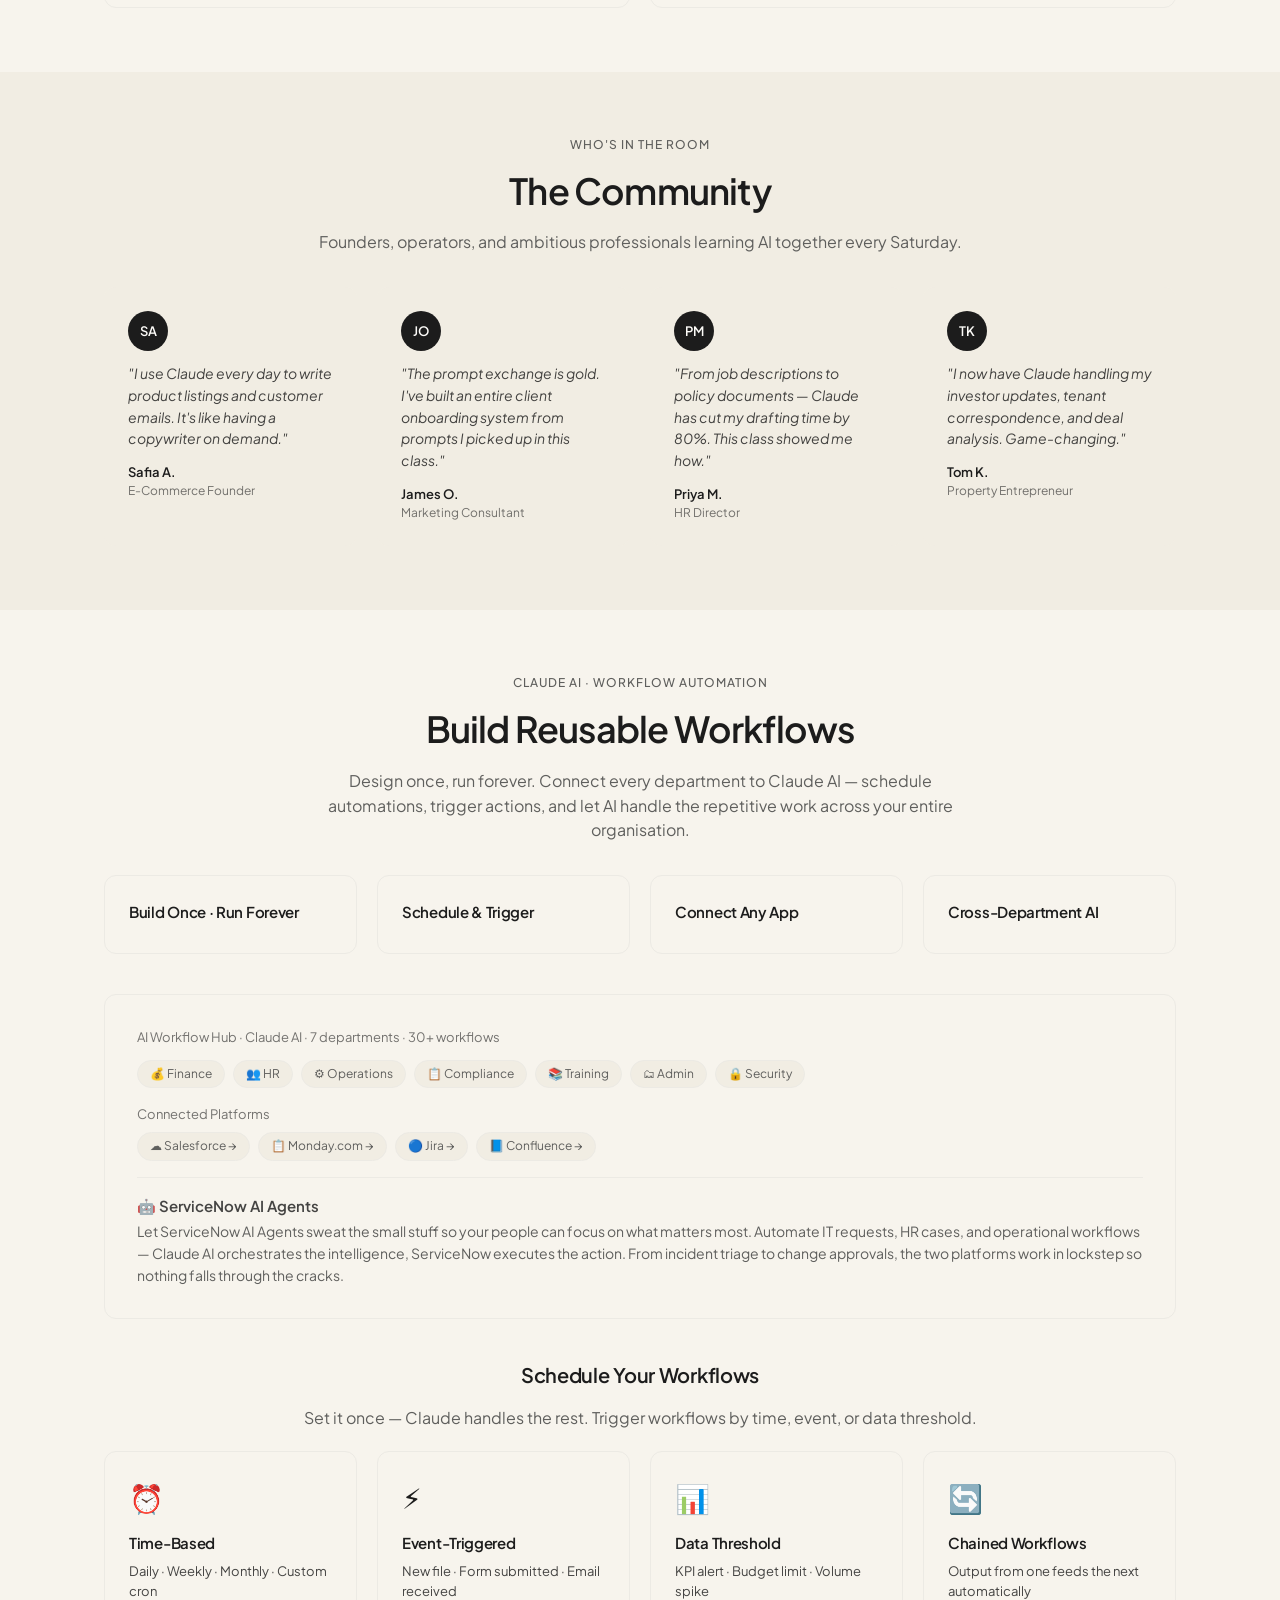
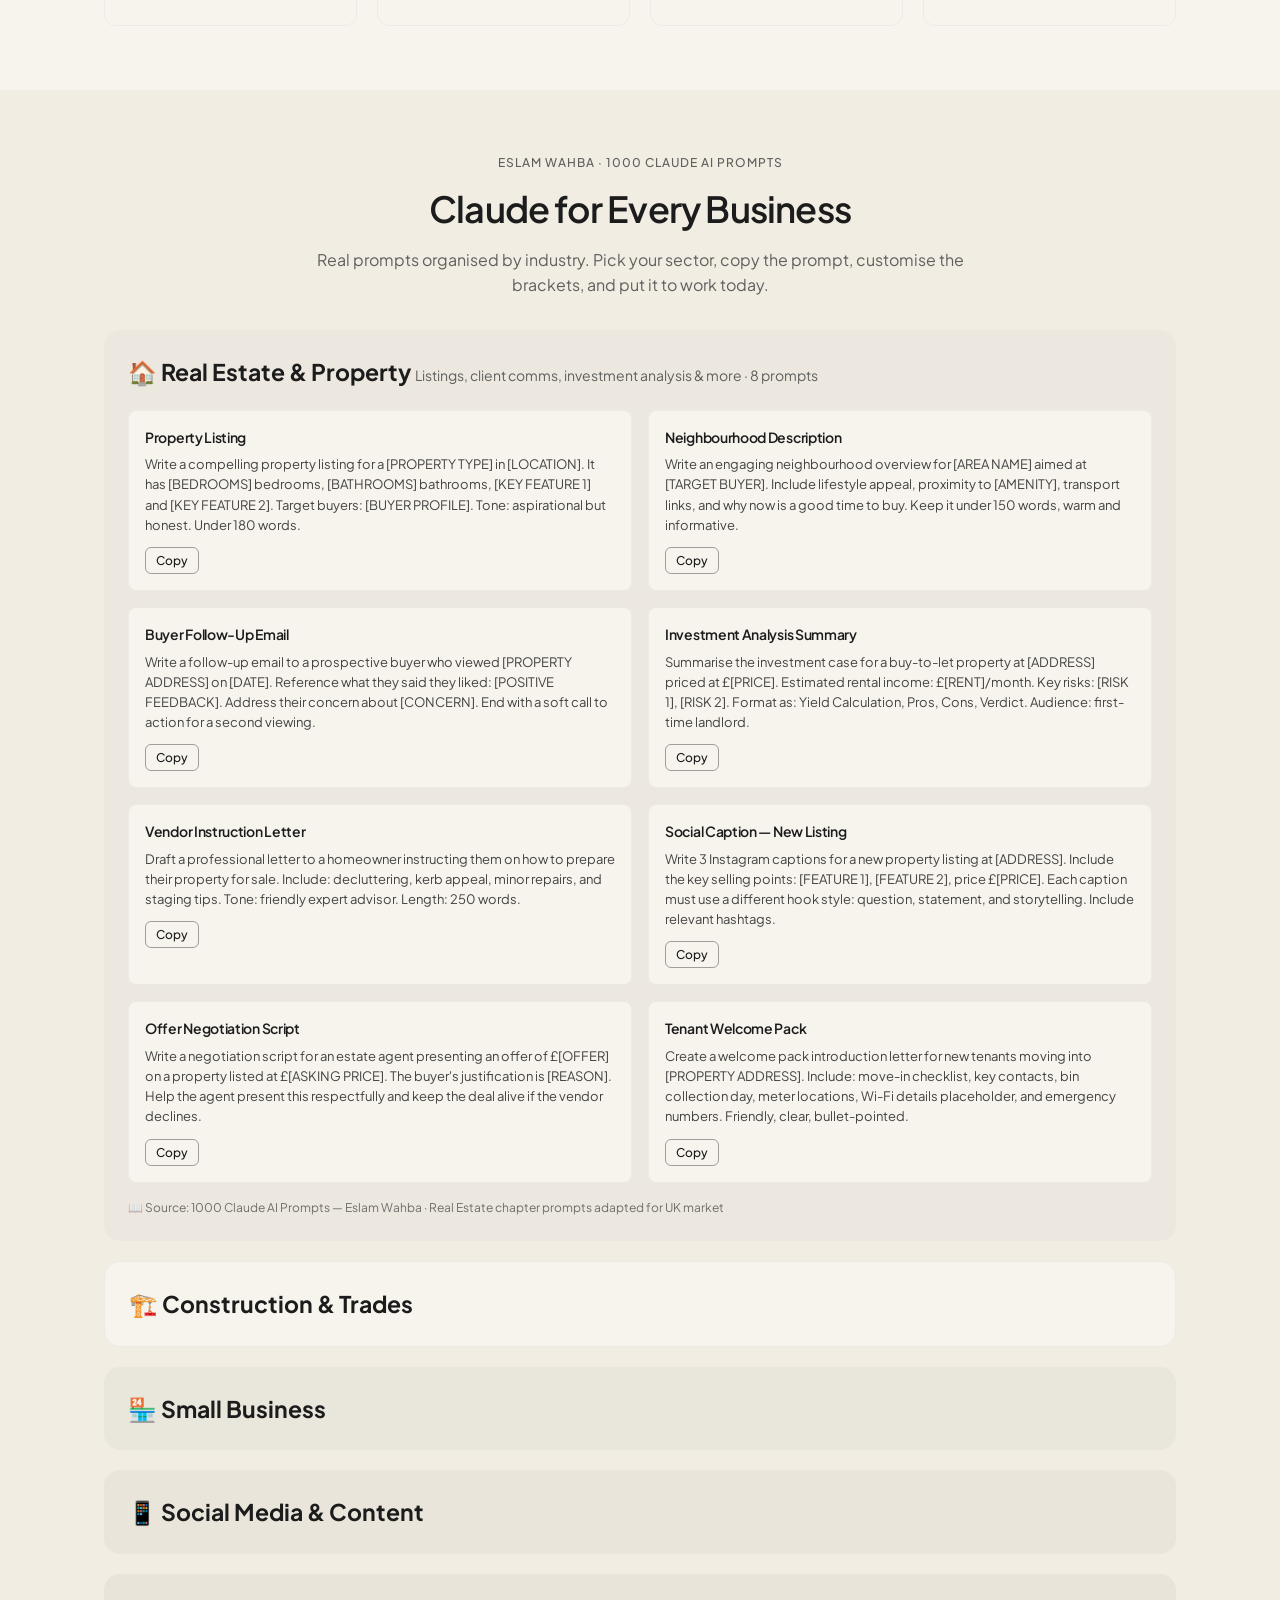
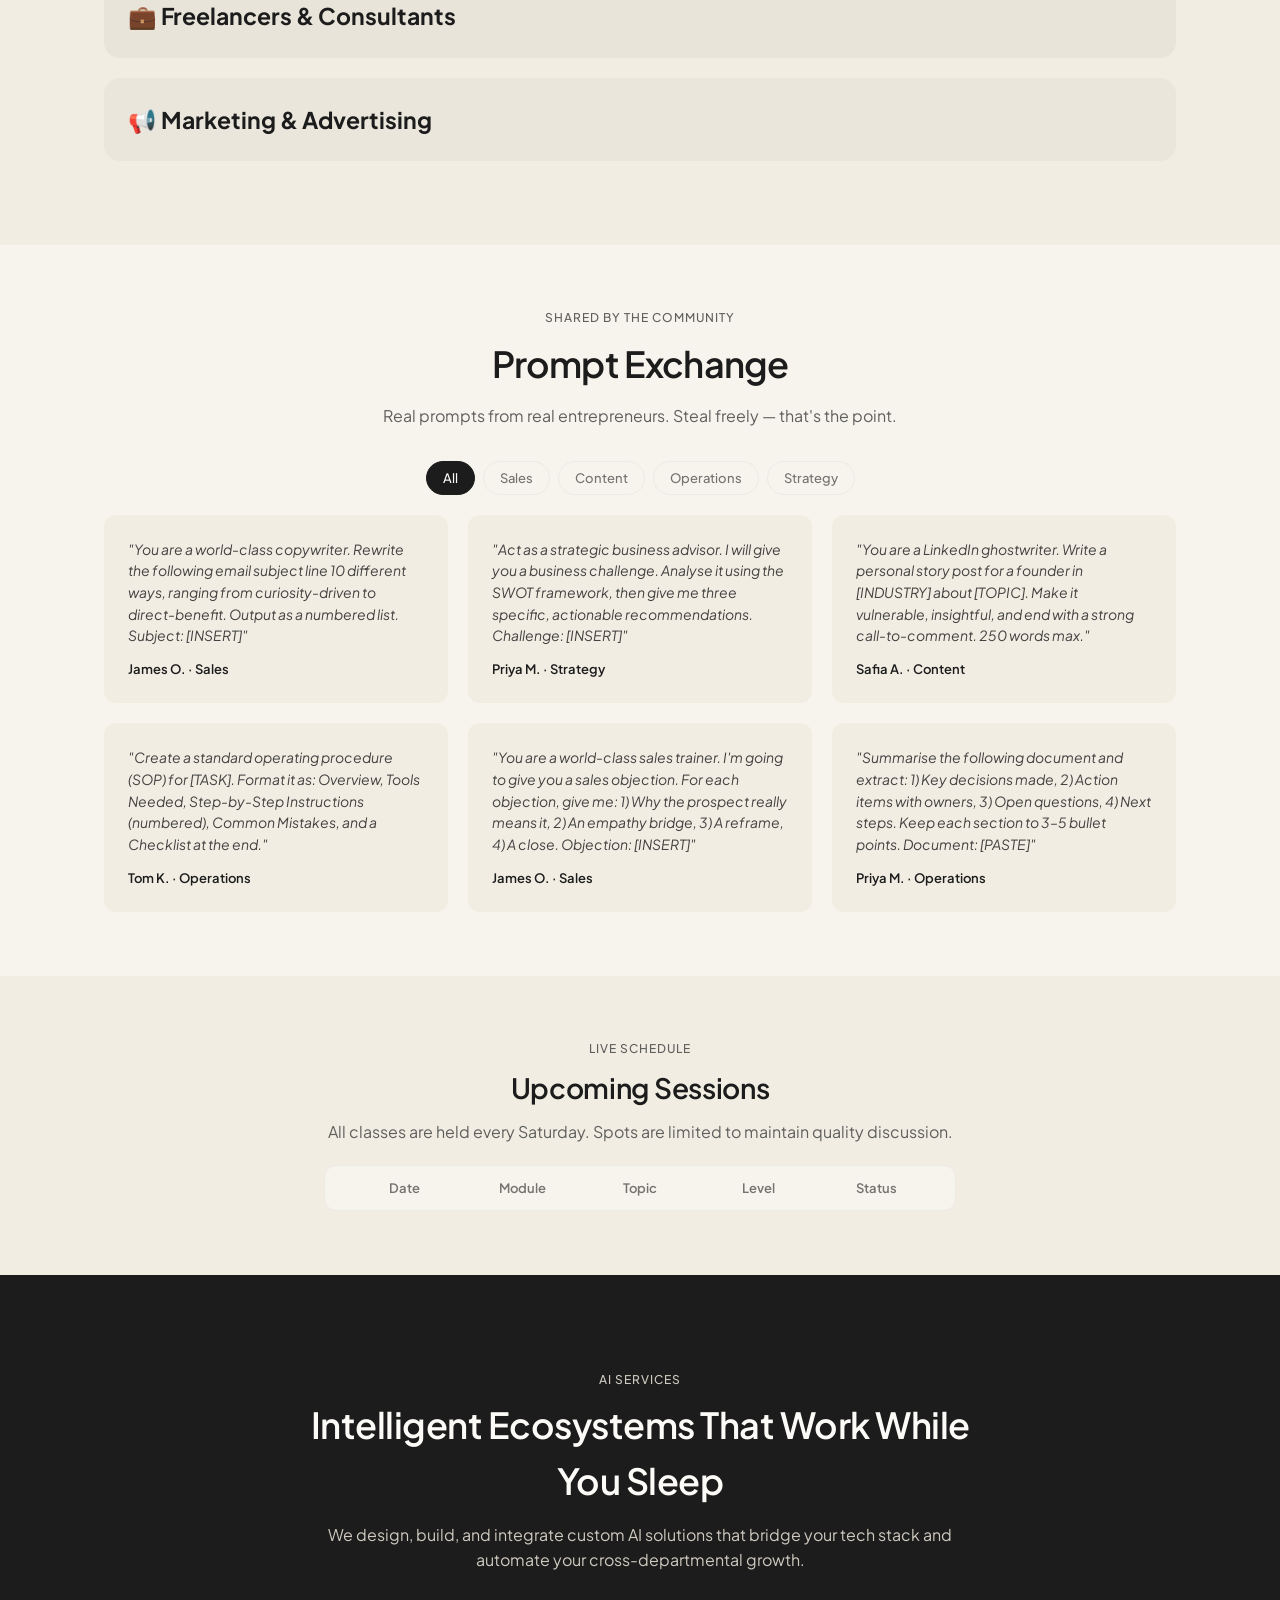
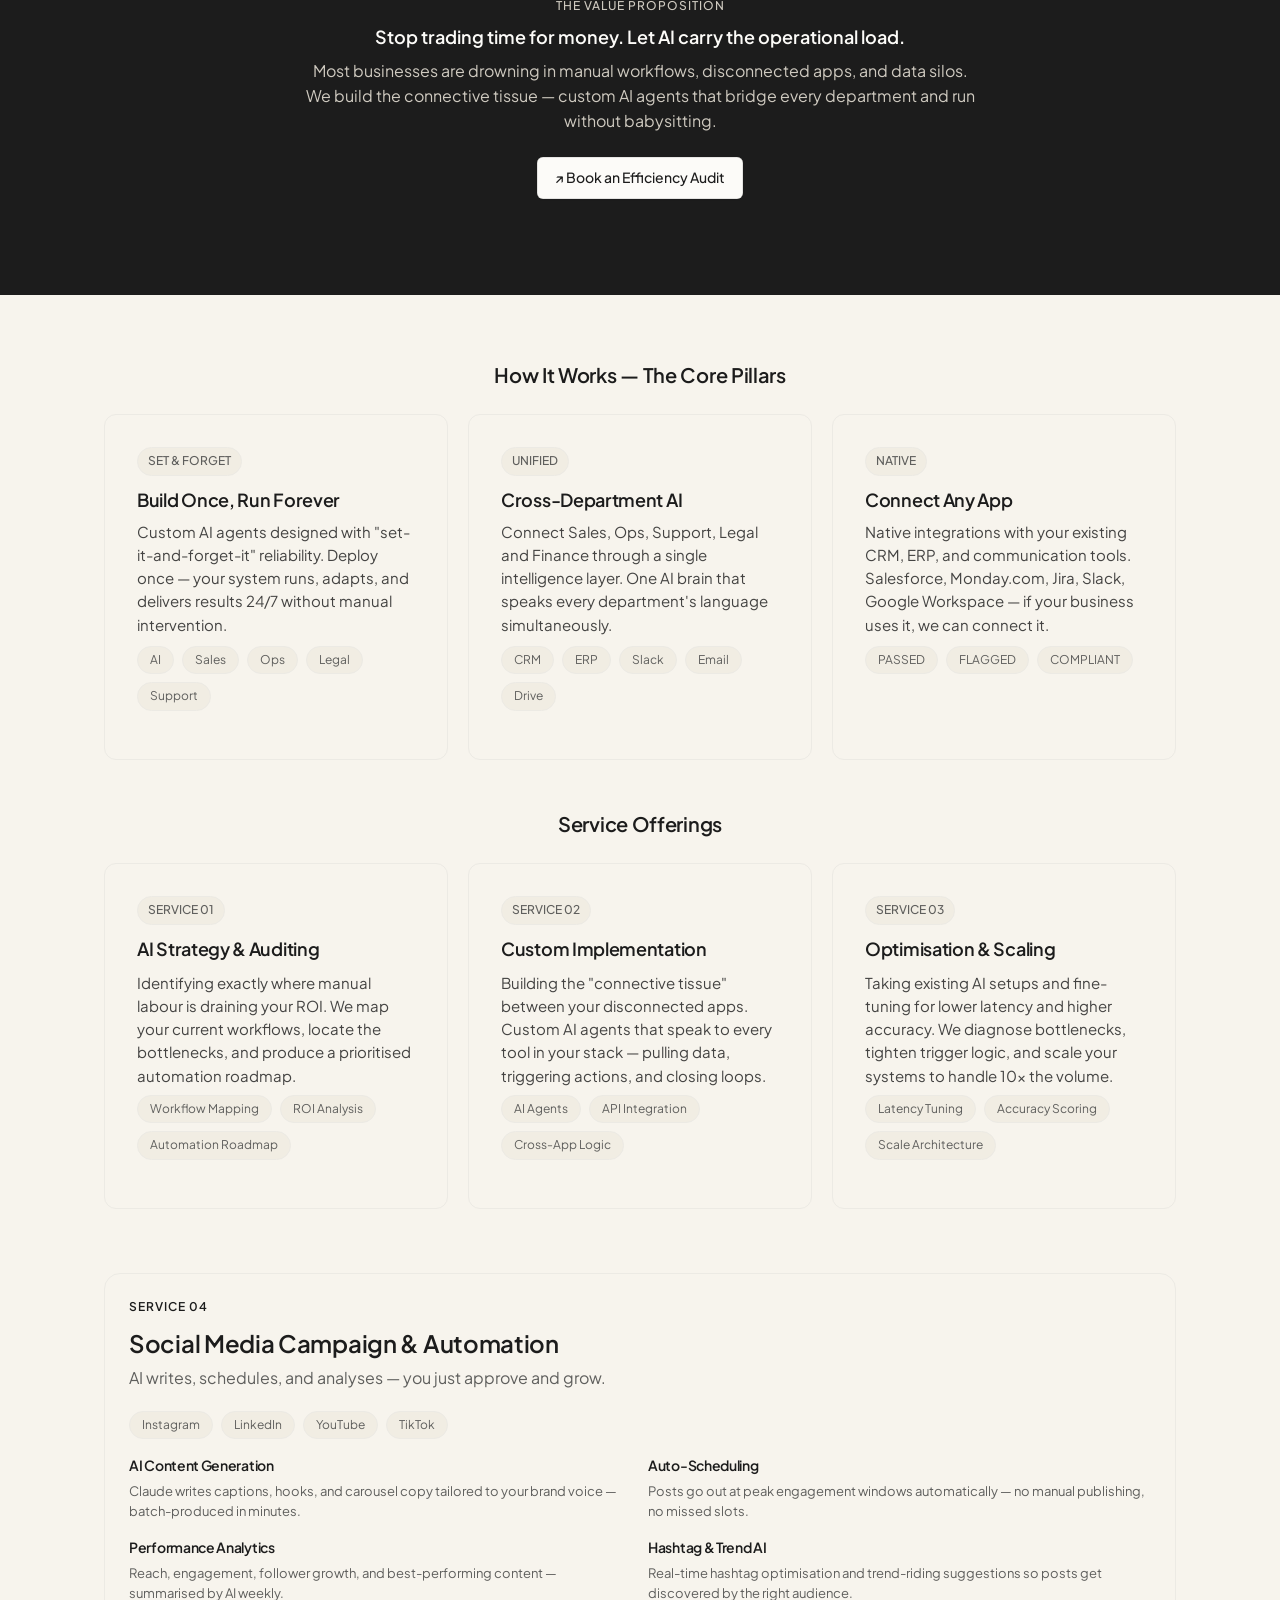
==== commit 990e2e6c: "Restore Real Estate & Property subtitle Undo the subtitle removal for this one sector only; the othe" ====
--- a/docs/index.html
+++ b/docs/index.html
@@ -382,7 +382,7 @@
     </div>
 
     <details class="industry-block tint-sky" open>
-      <summary>🏠 Real Estate &amp; Property</summary>
+      <summary>🏠 Real Estate &amp; Property <span class="industry-sub">Listings, client comms, investment analysis &amp; more · 8 prompts</span></summary>
       <div class="prompt-grid">
         <div class="prompt-card"><h4>Property Listing</h4><p>Write a compelling property listing for a [PROPERTY TYPE] in [LOCATION]. It has [BEDROOMS] bedrooms, [BATHROOMS] bathrooms, [KEY FEATURE 1] and [KEY FEATURE 2]. Target buyers: [BUYER PROFILE]. Tone: aspirational but honest. Under 180 words.</p><button class="btn btn-sm btn-secondary copy-btn" data-copy="Write a compelling property listing for a [PROPERTY TYPE] in [LOCATION]. It has [BEDROOMS] bedrooms, [BATHROOMS] bathrooms, [KEY FEATURE 1] and [KEY FEATURE 2]. Target buyers: [BUYER PROFILE]. Tone: aspirational but honest. Under 180 words.">Copy</button></div>
         <div class="prompt-card"><h4>Neighbourhood Description</h4><p>Write an engaging neighbourhood overview for [AREA NAME] aimed at [TARGET BUYER]. Include lifestyle appeal, proximity to [AMENITY], transport links, and why now is a good time to buy. Keep it under 150 words, warm and informative.</p><button class="btn btn-sm btn-secondary copy-btn" data-copy="Write an engaging neighbourhood overview for [AREA NAME] aimed at [TARGET BUYER]. Include lifestyle appeal, proximity to [AMENITY], transport links, and why now is a good time to buy. Keep it under 150 words, warm and informative.">Copy</button></div>
--- a/docs/styles.css
+++ b/docs/styles.css
@@ -255,6 +255,7 @@
 .industry-block { border-radius: var(--r-xl); padding: var(--sp-xl); margin-bottom: var(--sp-lg); }
 .industry-block summary { cursor: pointer; list-style: none; font-size: 23px; font-weight: 700; }
 .industry-block summary::-webkit-details-marker { display: none; }
+.industry-block .industry-sub { font-size: 14px; color: var(--slate); font-weight: 400; margin-top: 4px; }
 .prompt-grid { display: grid; grid-template-columns: repeat(2, 1fr); gap: var(--sp-md); margin-top: var(--sp-lg); }
 .prompt-card { background: var(--canvas); border-radius: var(--r-md); padding: var(--sp-md); border: 1px solid var(--hairline); }
 .prompt-card h4 { font-size: 14px; margin-bottom: 6px; font-weight: 600; }
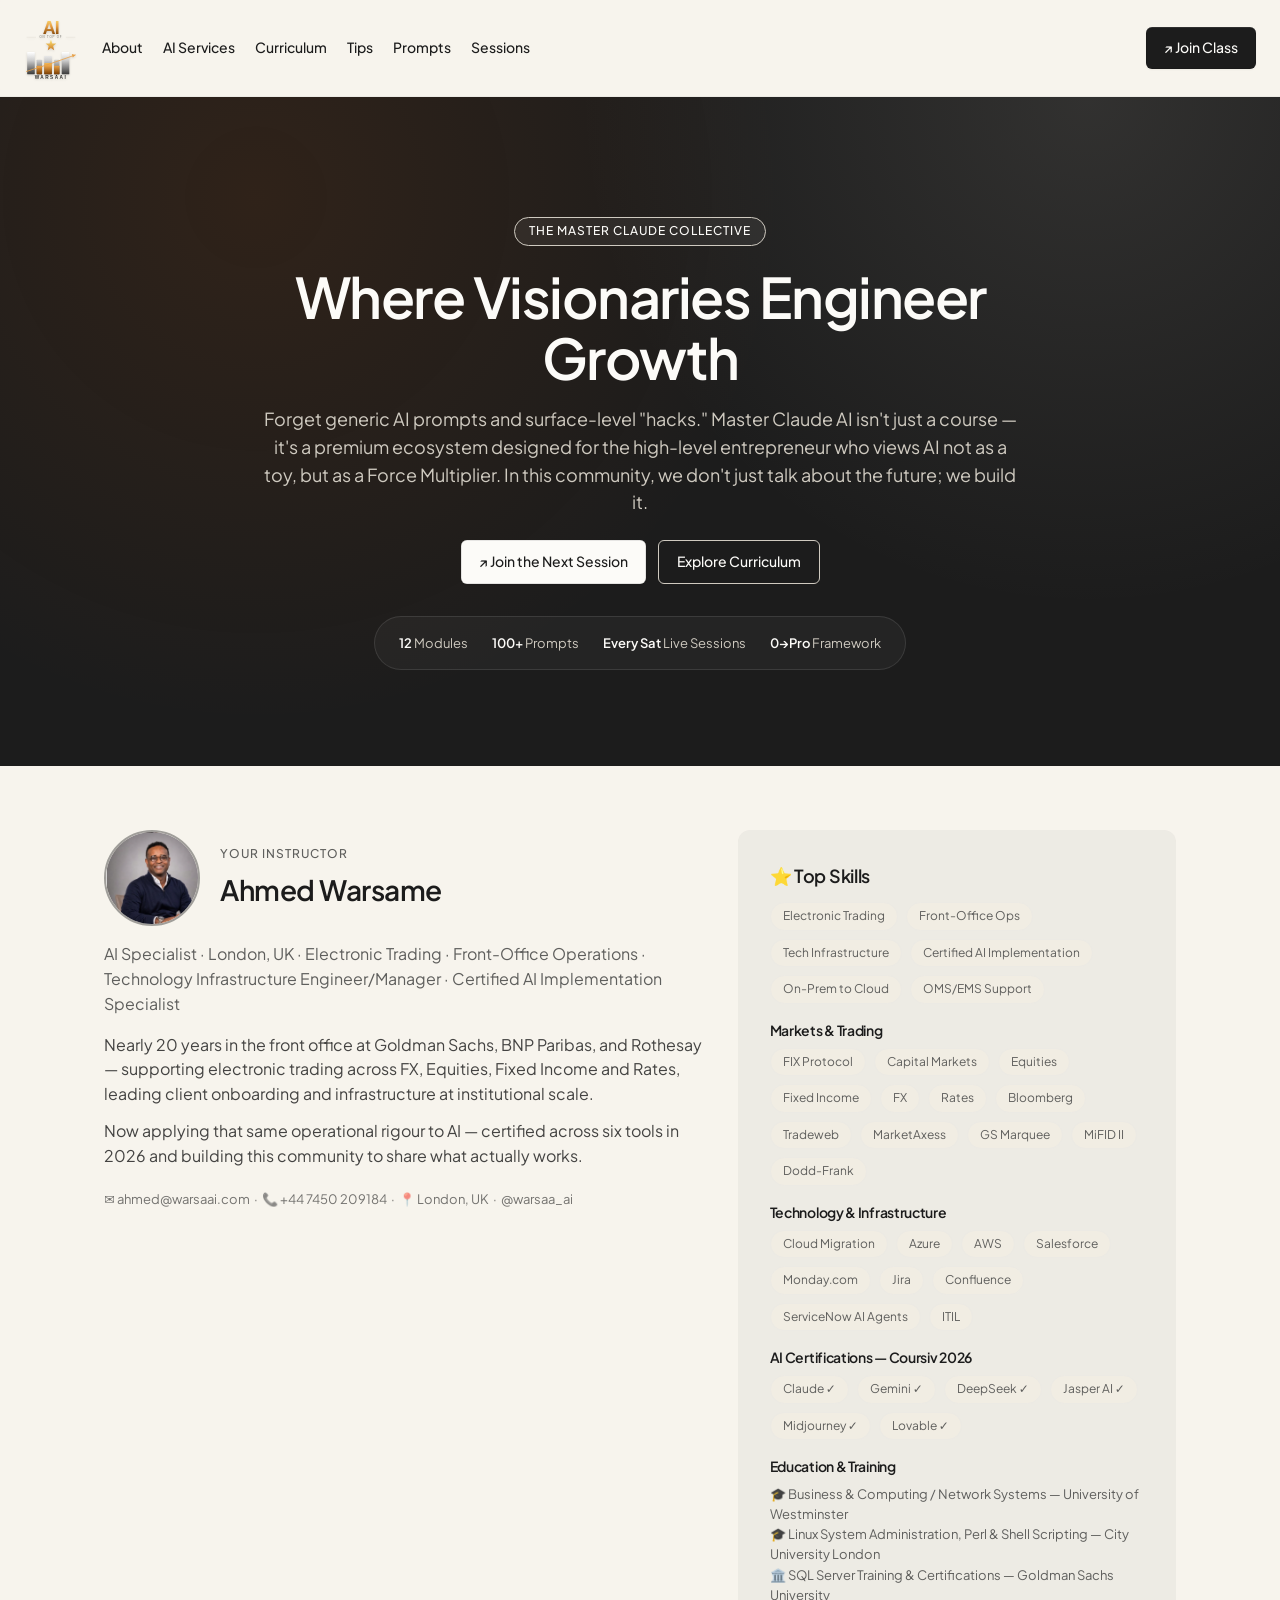
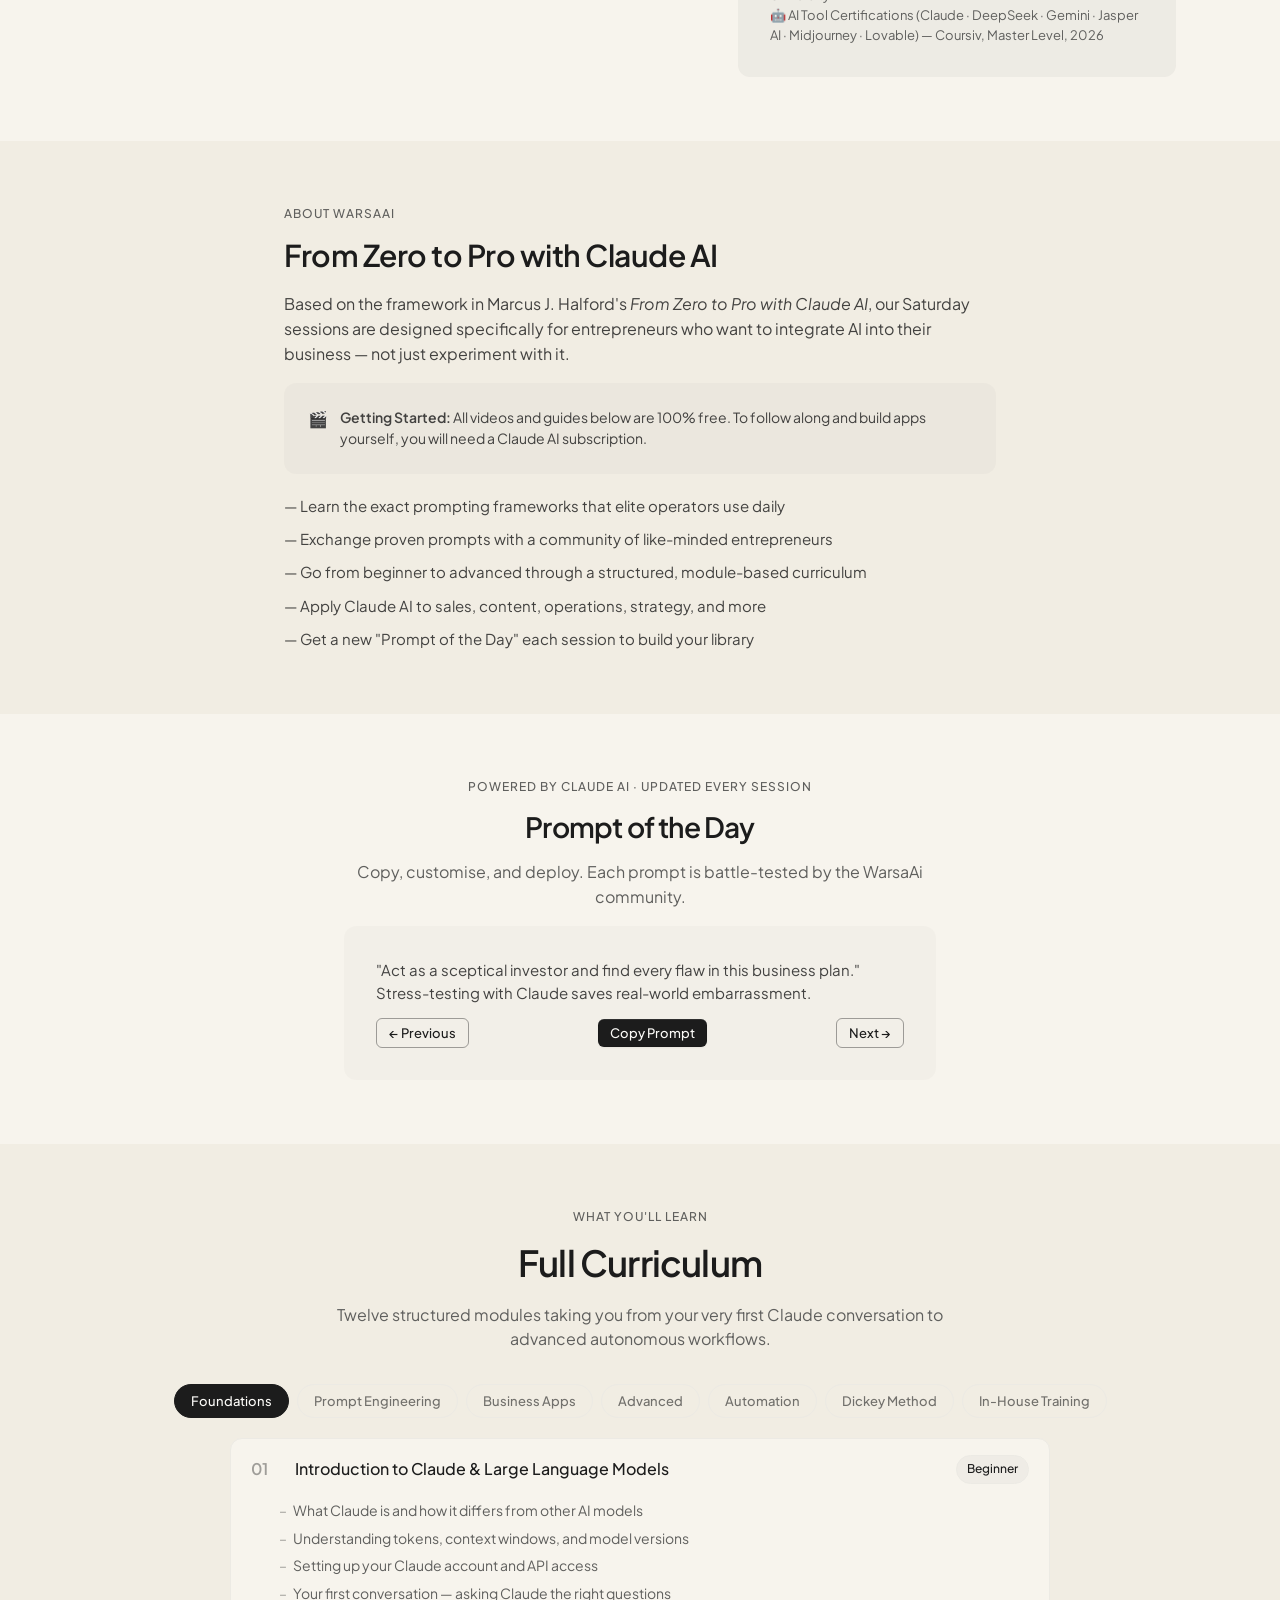
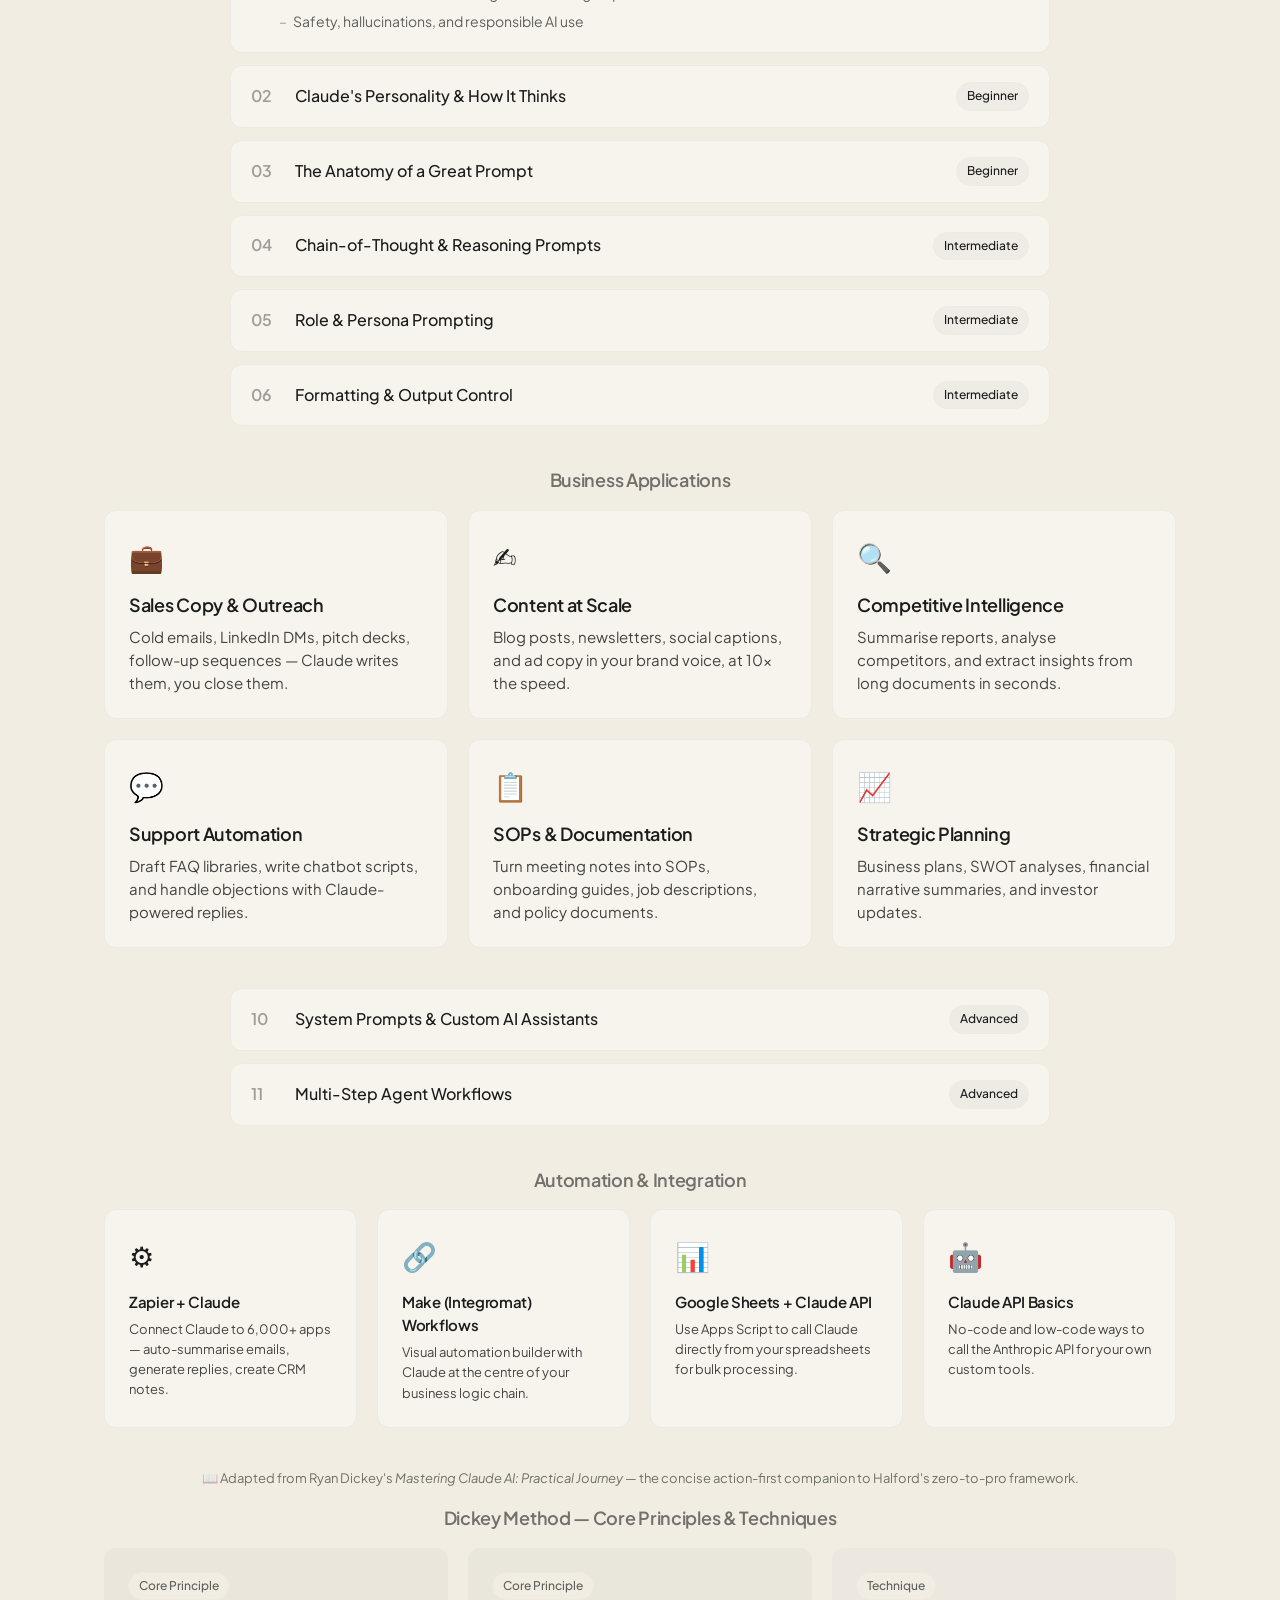
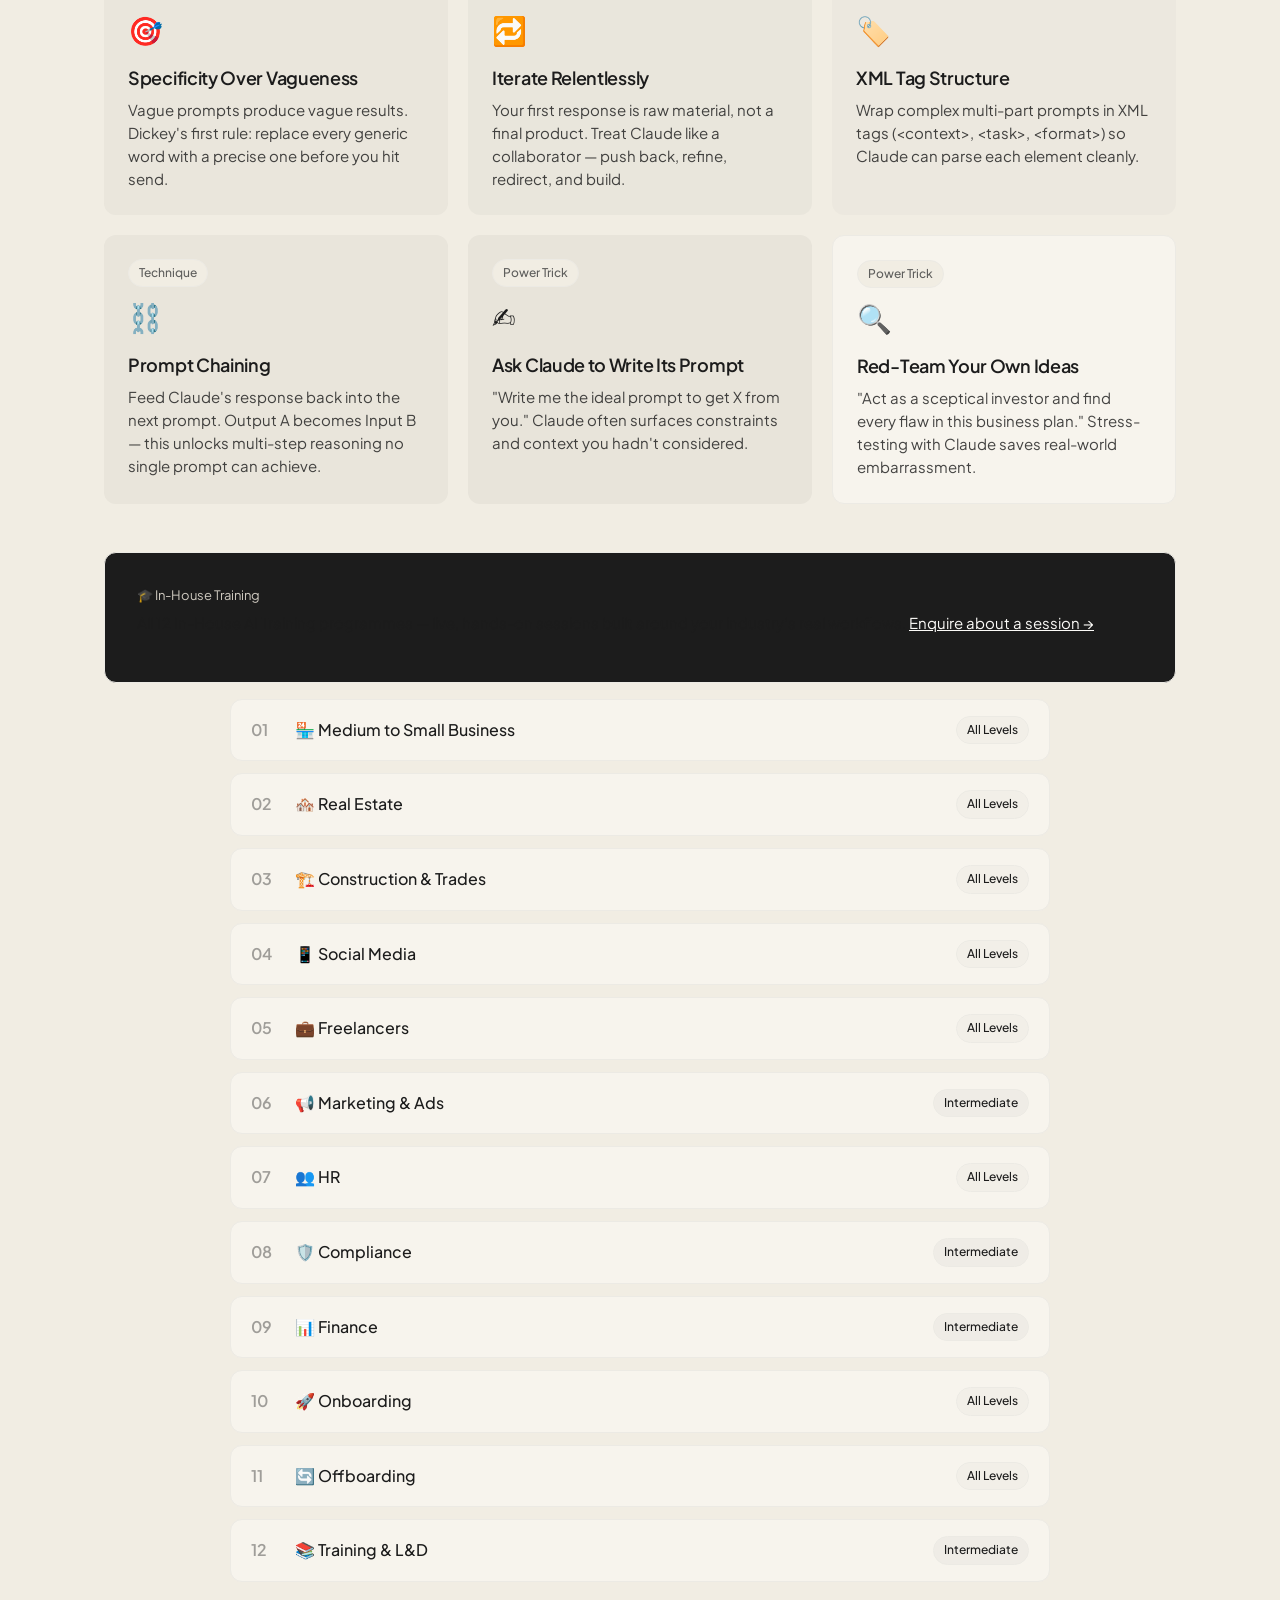
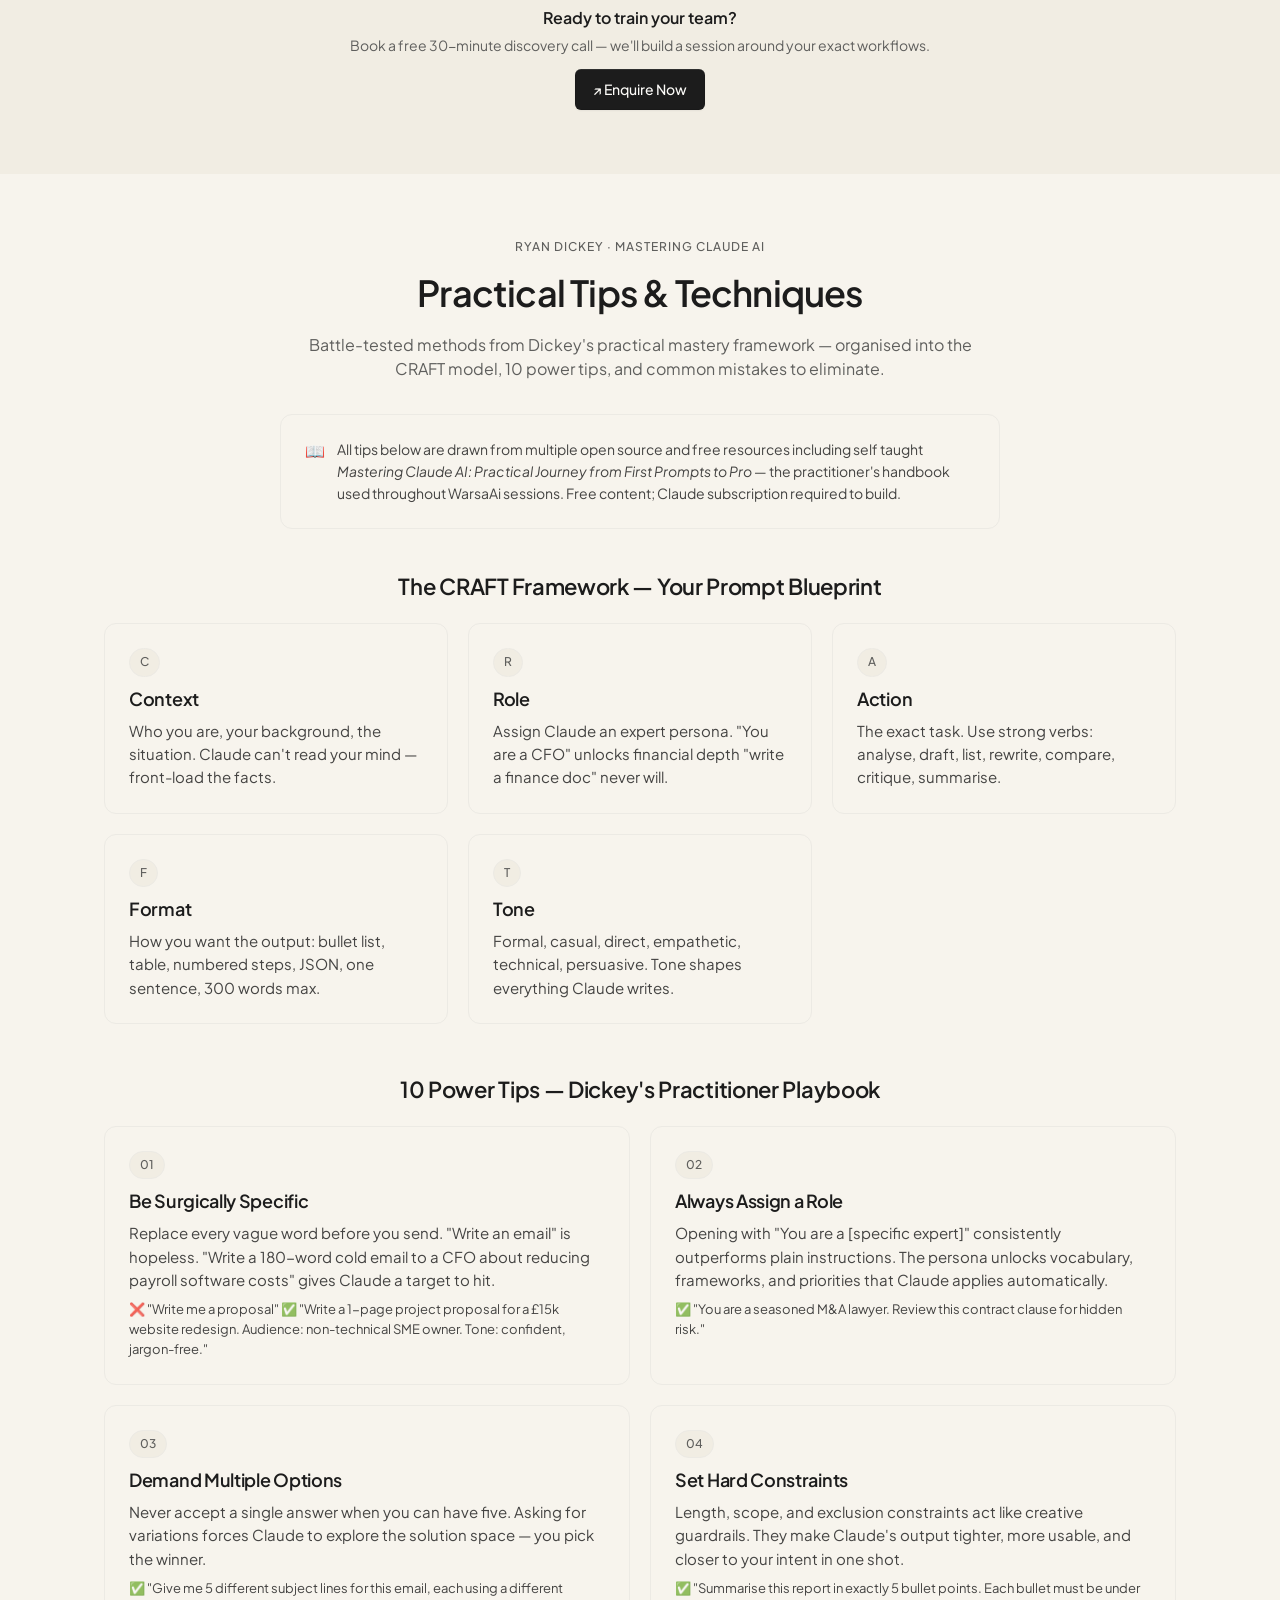
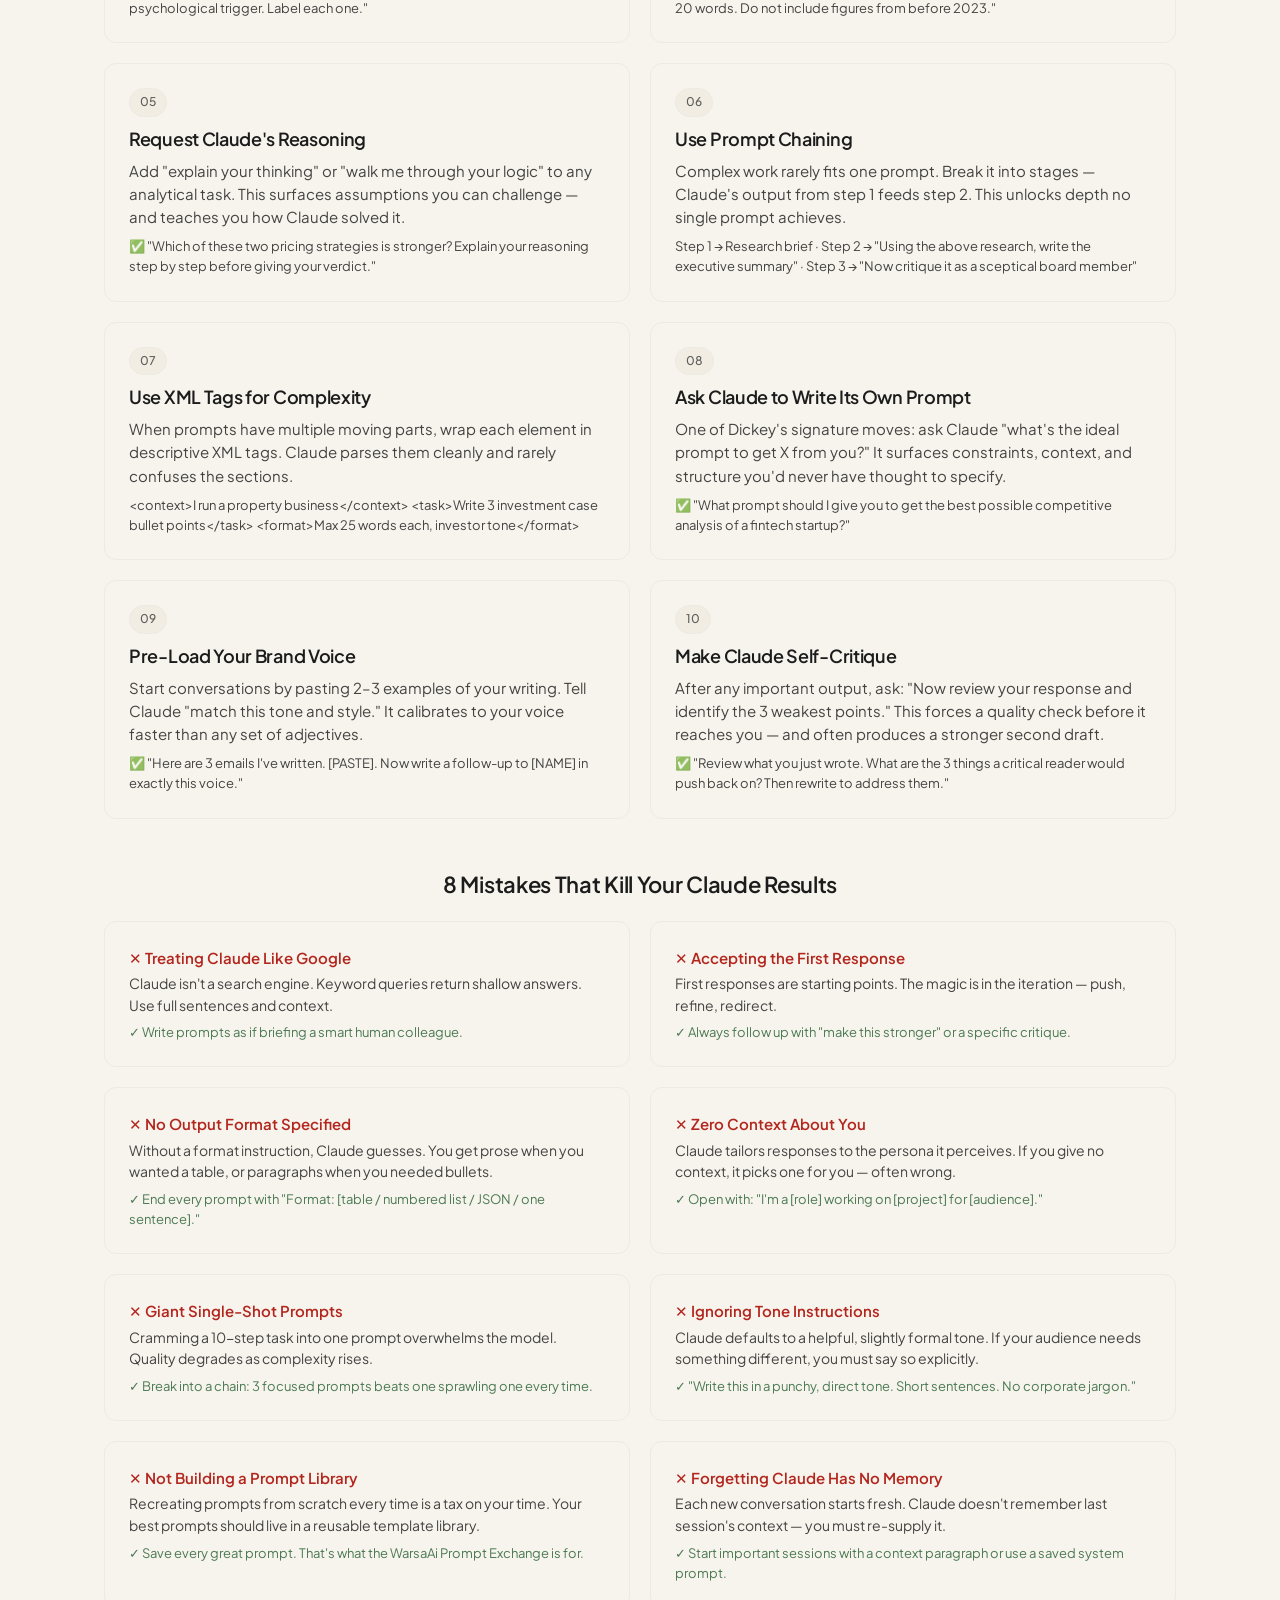
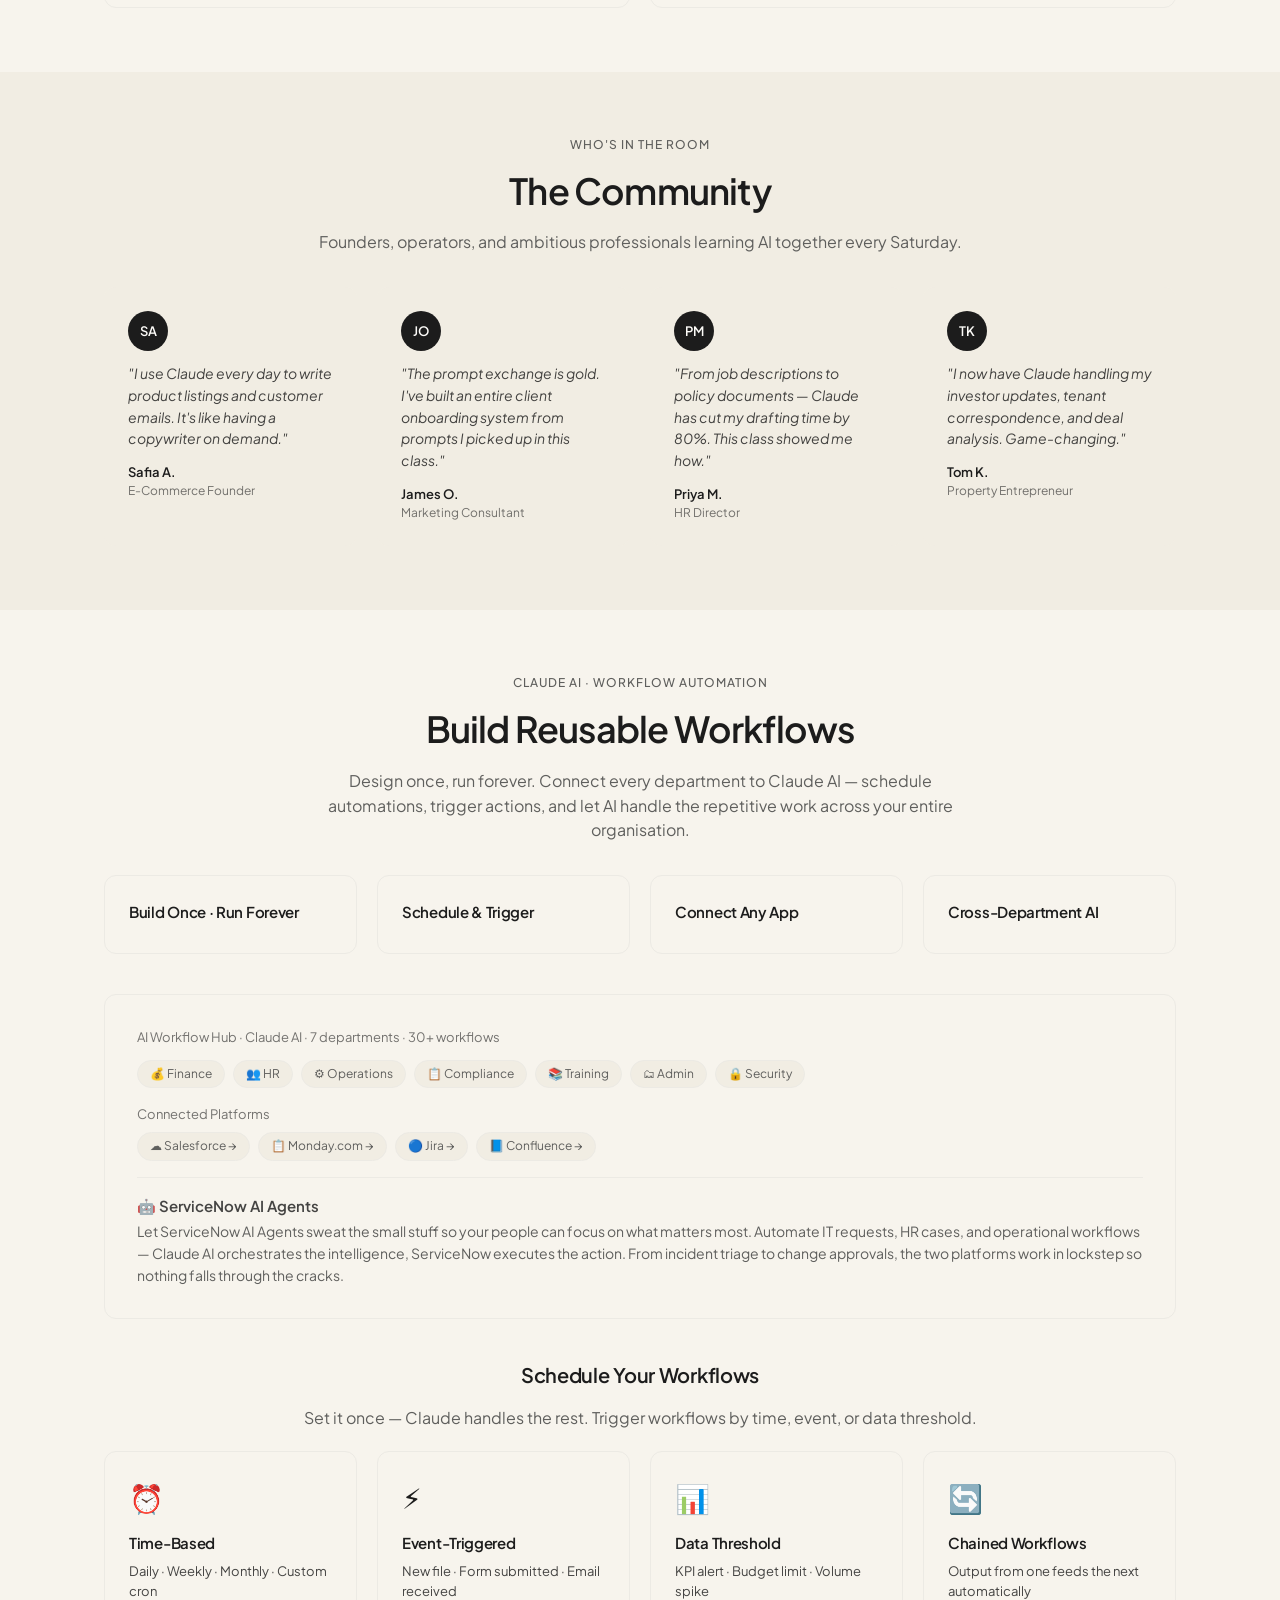
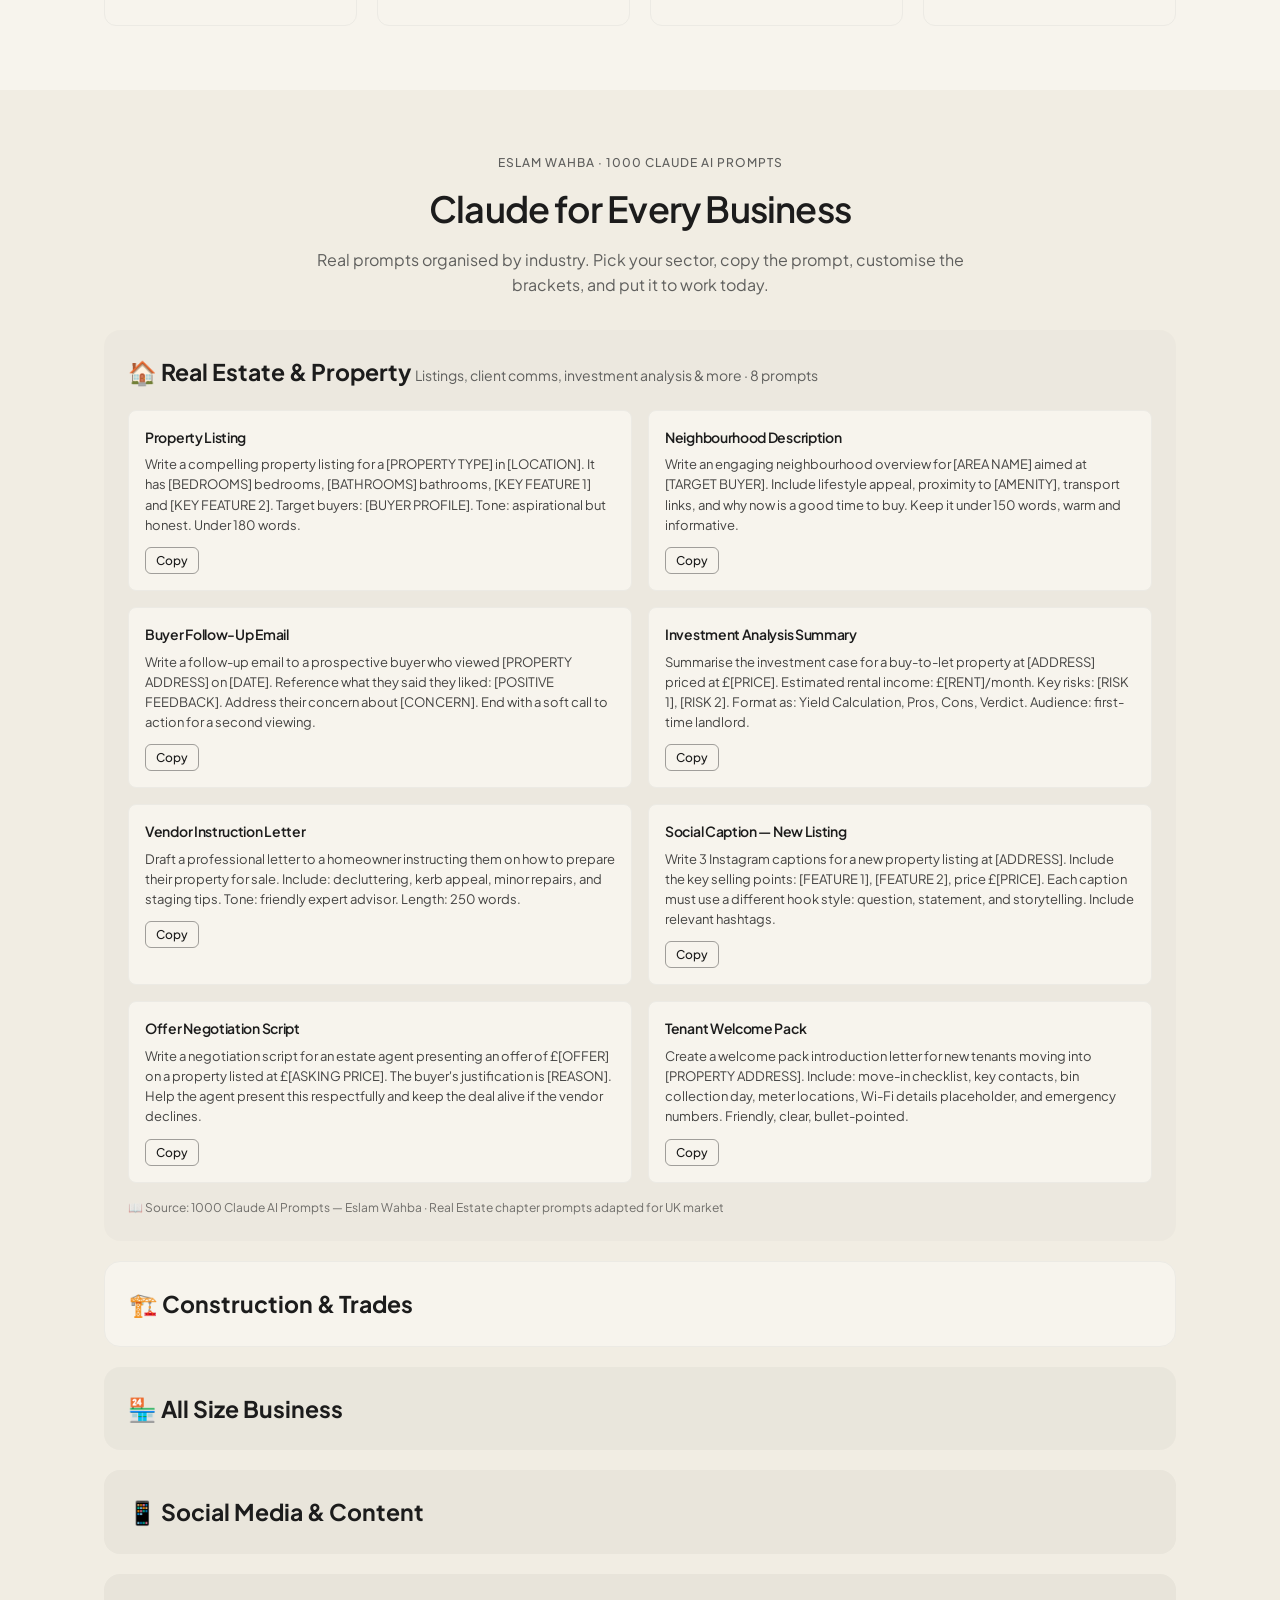
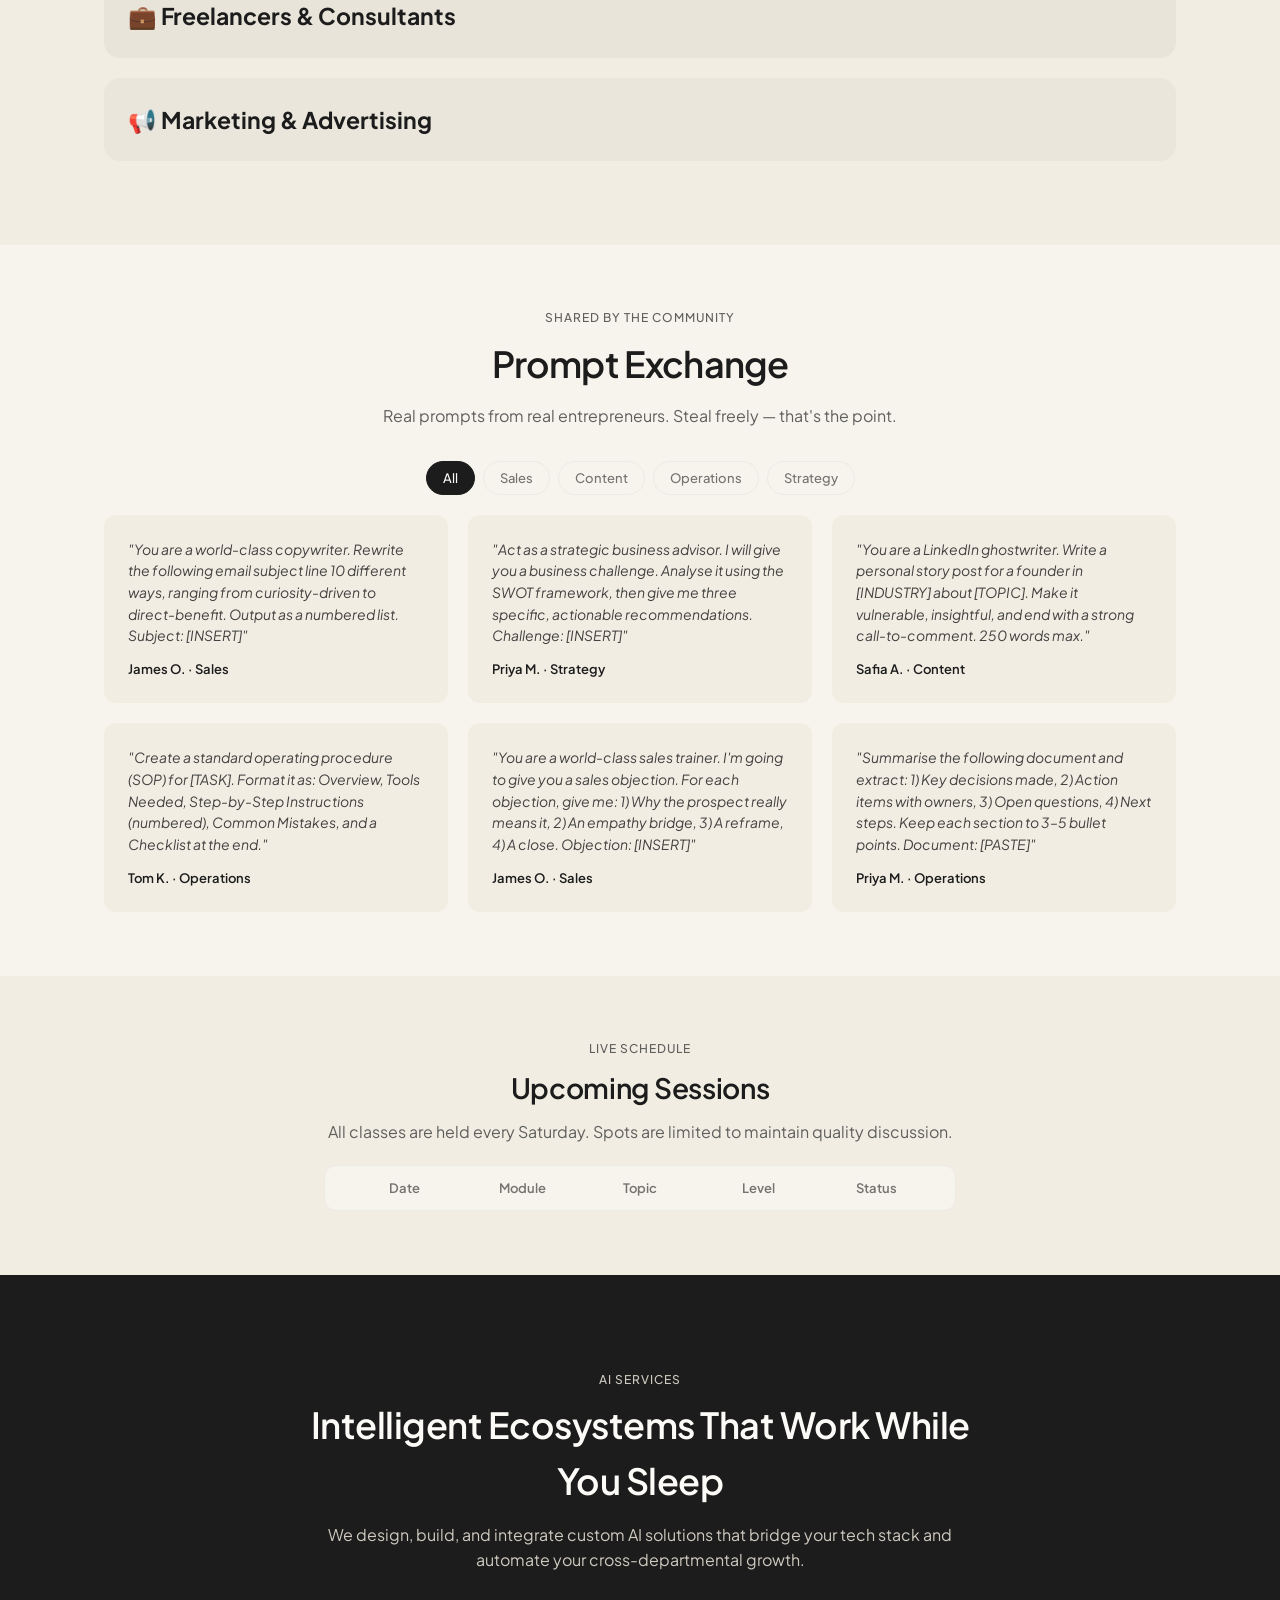
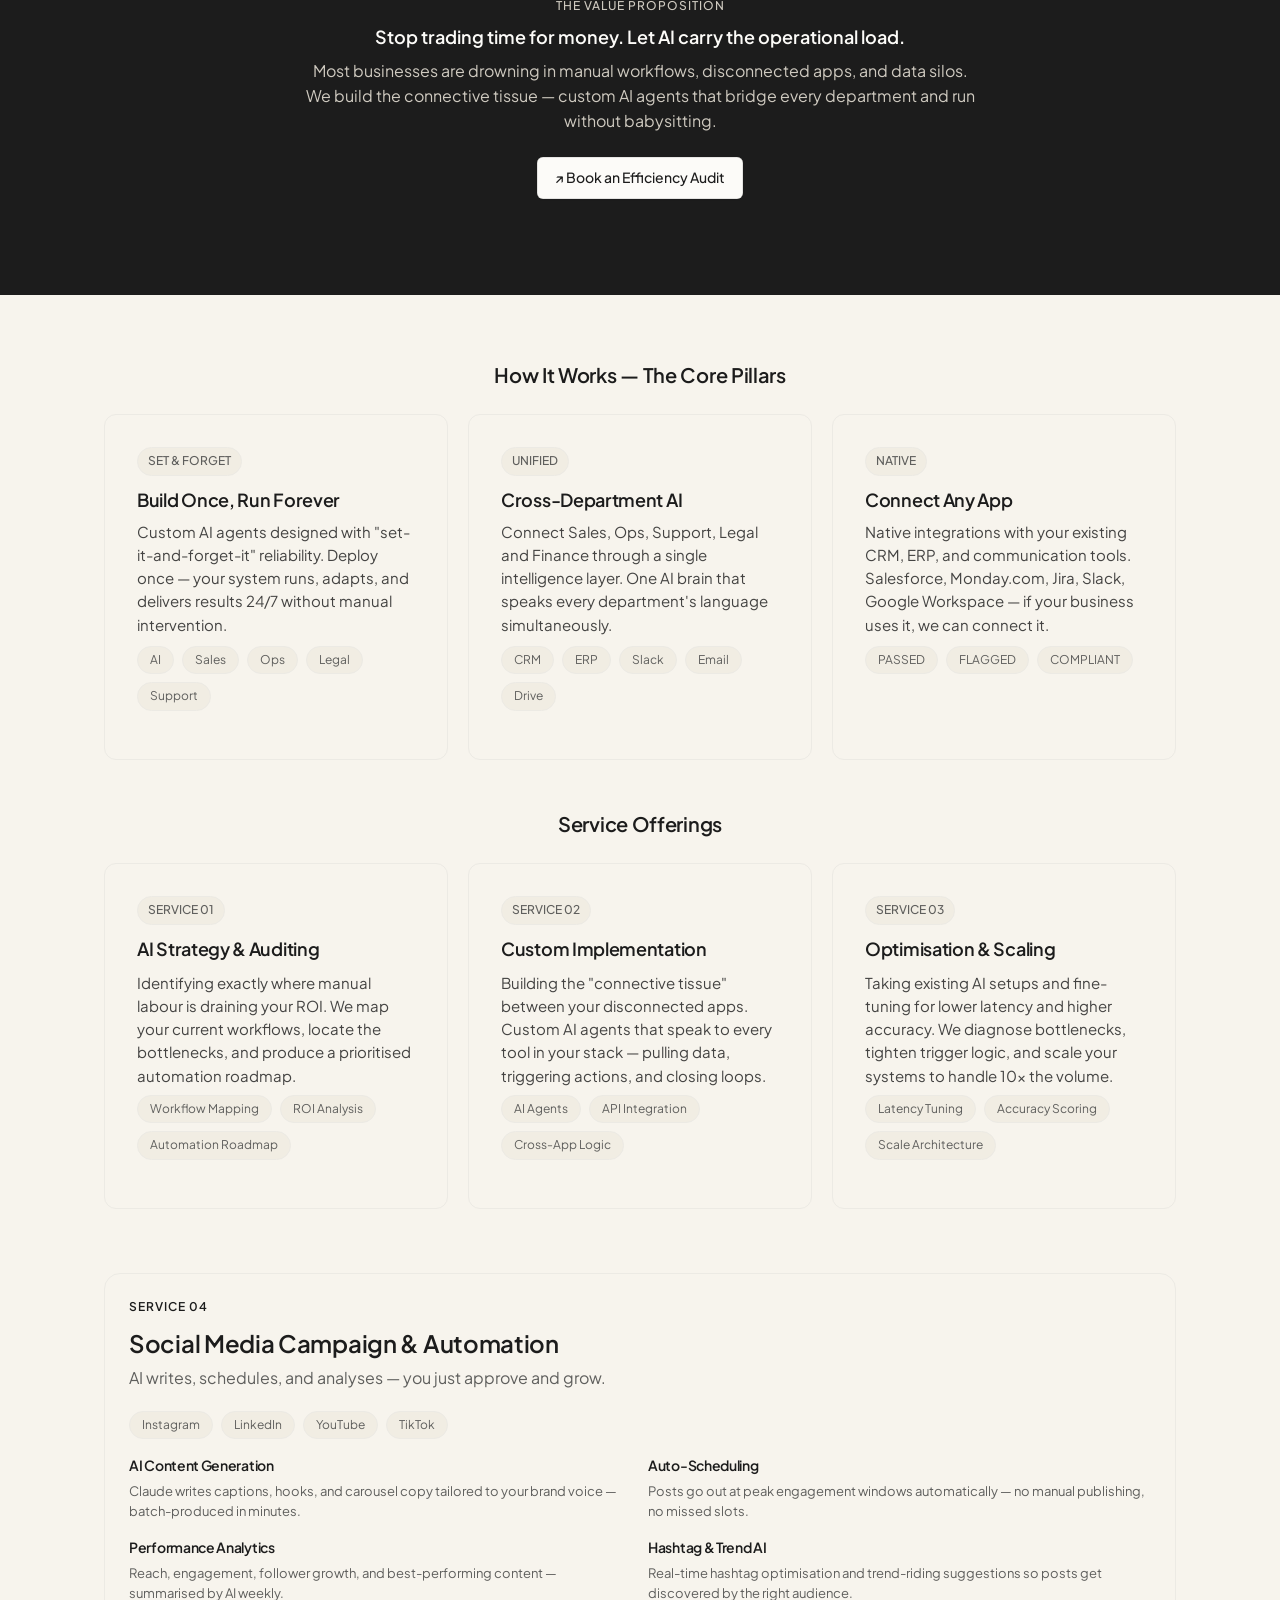
==== commit 23443def: "Rename Small Business sector heading to All Size Business Only the prompt-library sector heading cha" ====
--- a/docs/index.html
+++ b/docs/index.html
@@ -412,7 +412,7 @@
     </details>
 
     <details class="industry-block tint-mint">
-      <summary>🏪 Small Business</summary>
+      <summary>🏪 All Size Business</summary>
       <div class="prompt-grid">
         <div class="prompt-card"><h4>Business Plan Executive Summary</h4><p>Write a 300-word executive summary for a business plan for [BUSINESS NAME], a [BUSINESS TYPE] based in [LOCATION]. We serve [TARGET CUSTOMER]. Revenue model: [MODEL]. Our key differentiator is [USP]. Current stage: [STAGE]. Seeking £[AMOUNT] in funding for [PURPOSE].</p><button class="btn btn-sm btn-secondary copy-btn" data-copy="Write a 300-word executive summary for a business plan for [BUSINESS NAME], a [BUSINESS TYPE] based in [LOCATION]. We serve [TARGET CUSTOMER]. Revenue model: [MODEL]. Our key differentiator is [USP]. Current stage: [STAGE]. Seeking £[AMOUNT] in funding for [PURPOSE].">Copy</button></div>
         <div class="prompt-card"><h4>Customer Complaint Response</h4><p>Write a professional email response to a customer complaint about [ISSUE]. Customer name: [NAME]. Their complaint: [COMPLAINT SUMMARY]. Our position: [RESPONSE]. Resolution offered: [RESOLUTION]. Tone: empathetic, calm, solution-focused. End with a retention offer if appropriate.</p><button class="btn btn-sm btn-secondary copy-btn" data-copy="Write a professional email response to a customer complaint about [ISSUE]. Customer name: [NAME]. Their complaint: [COMPLAINT SUMMARY]. Our position: [RESPONSE]. Resolution offered: [RESOLUTION]. Tone: empathetic, calm, solution-focused. End with a retention offer if appropriate.">Copy</button></div>
